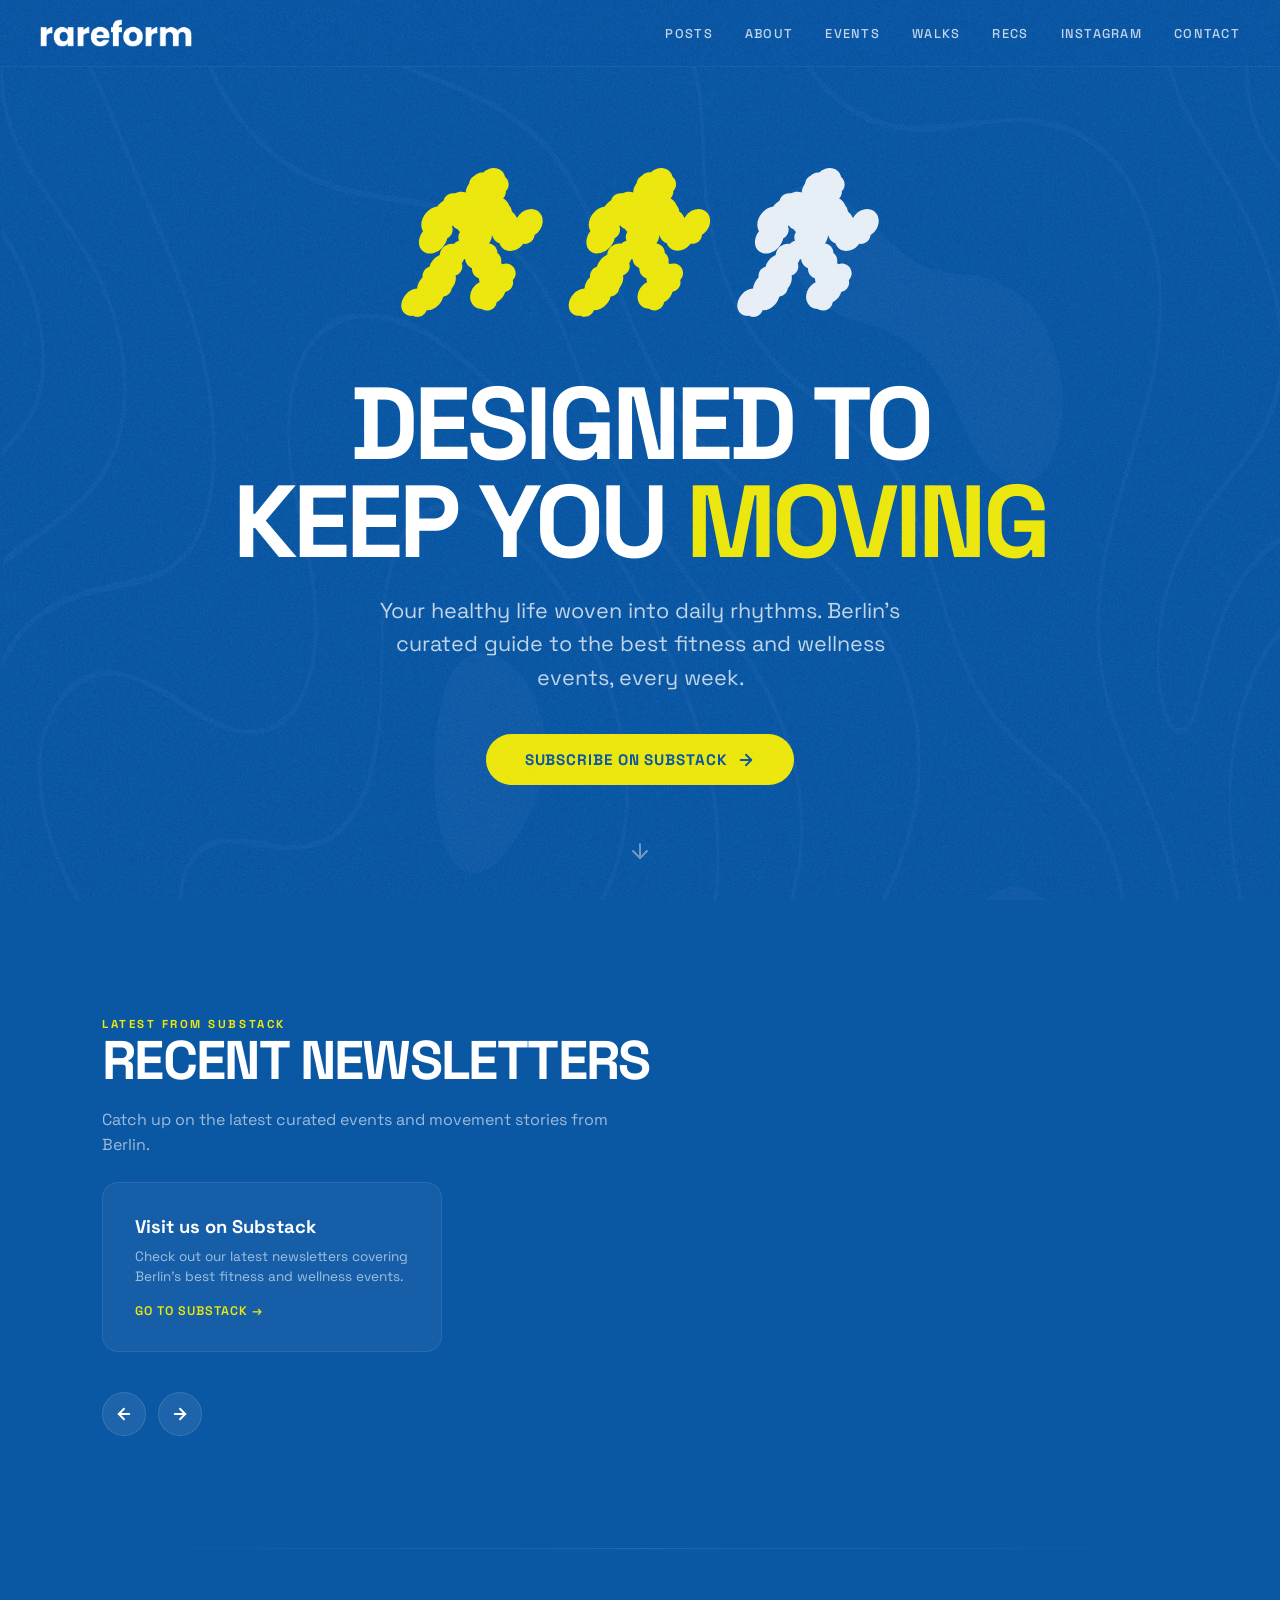
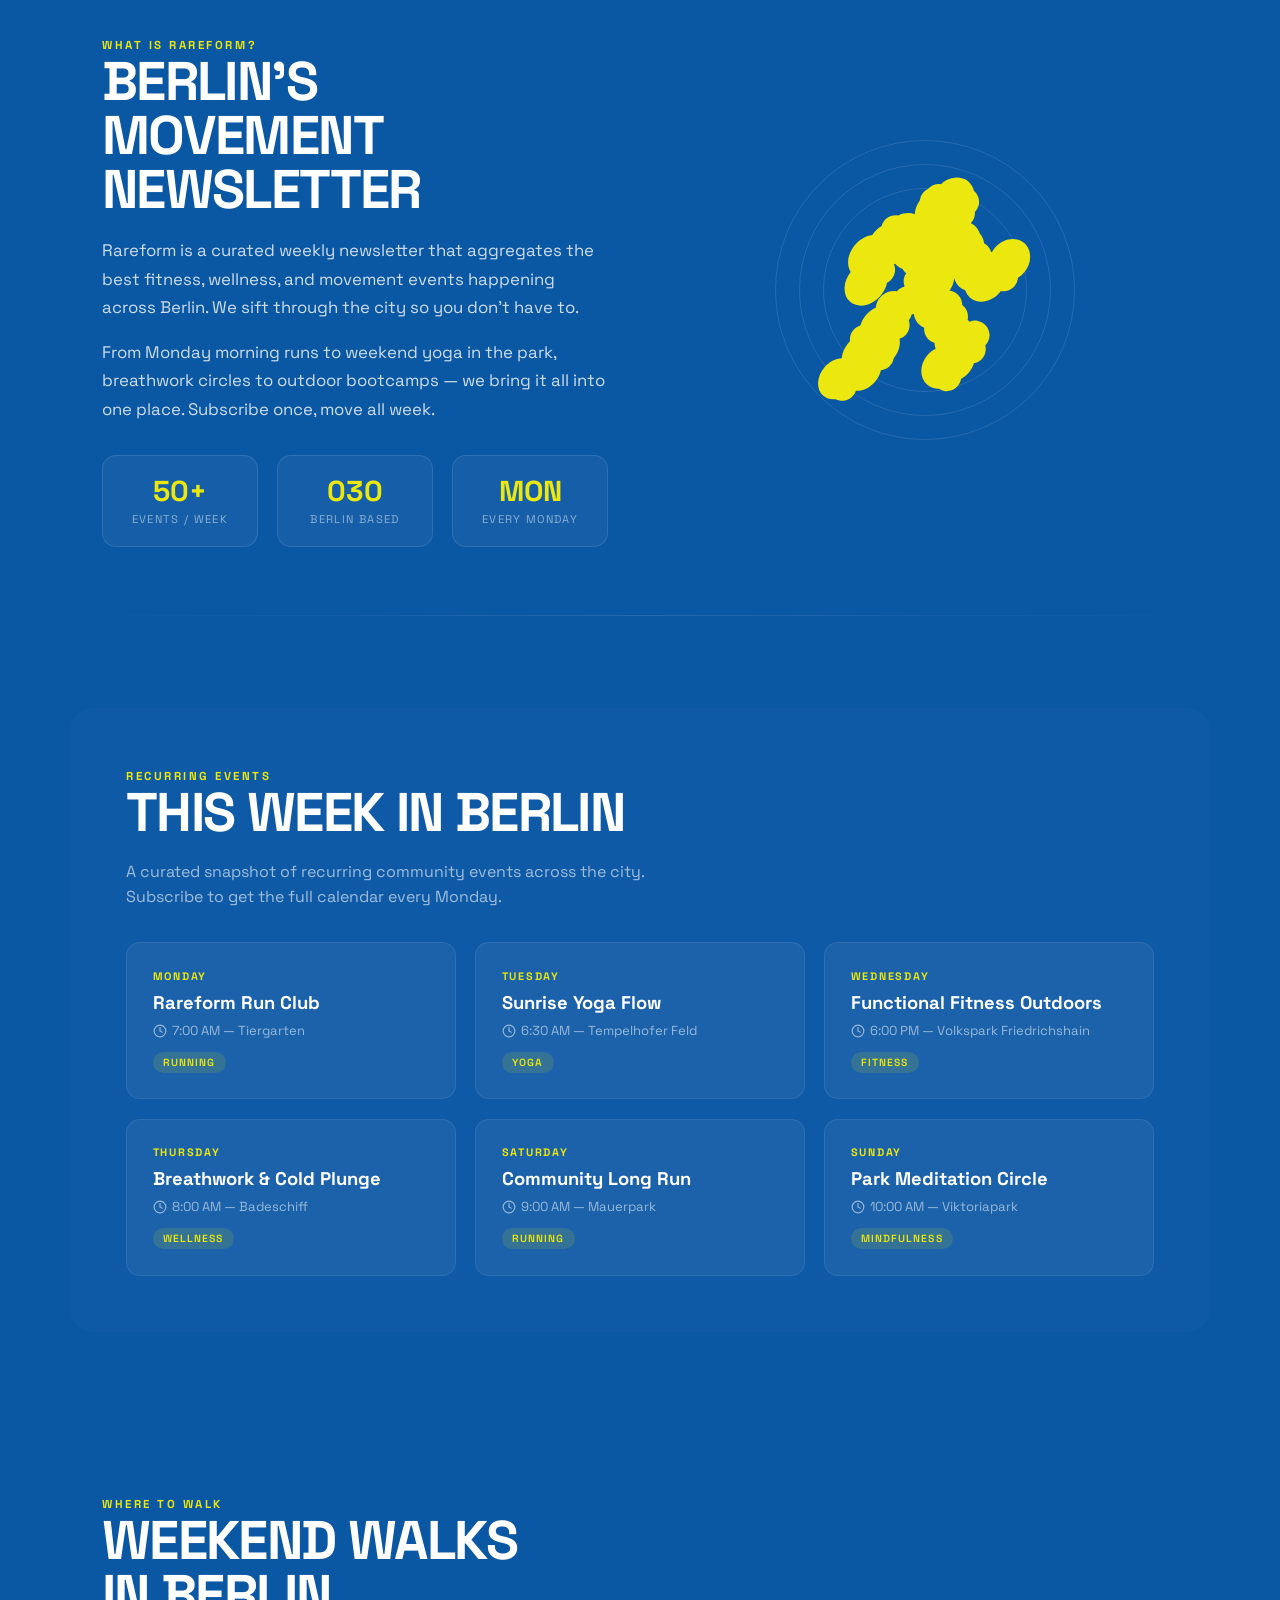
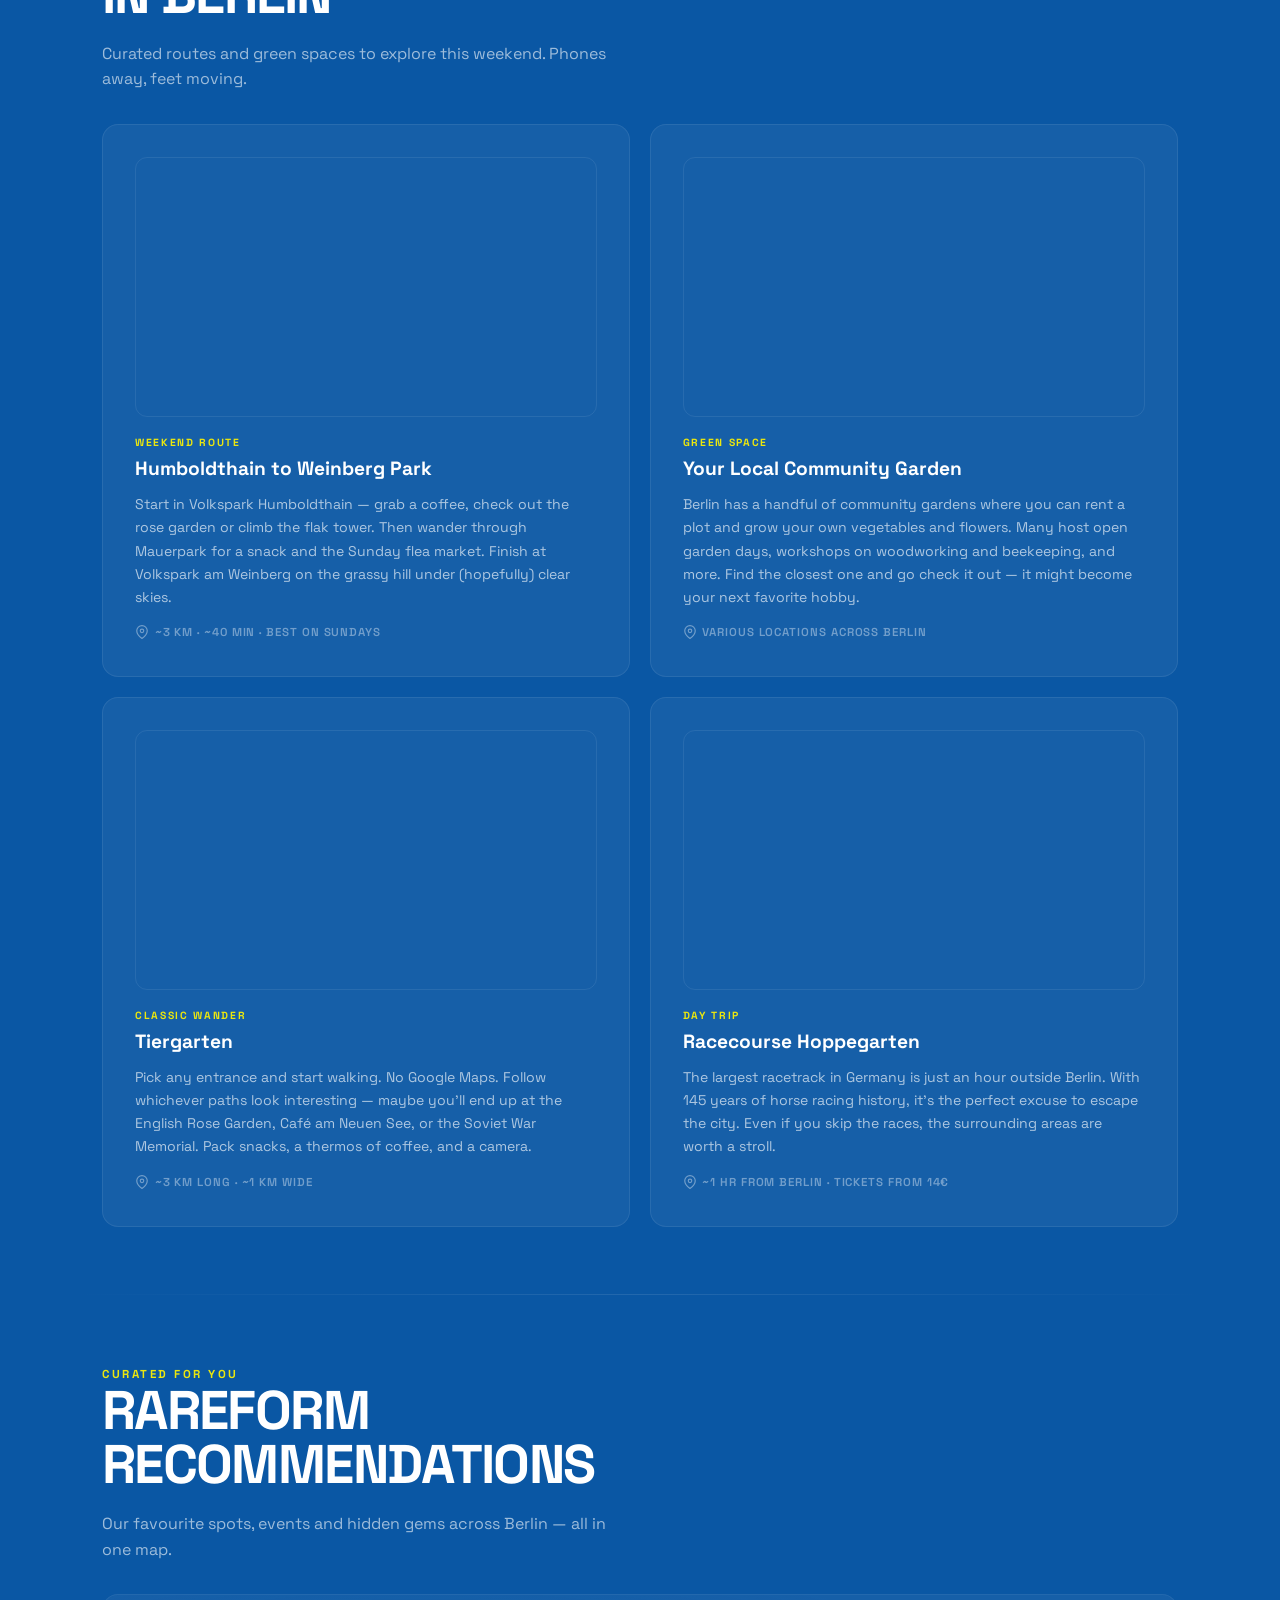
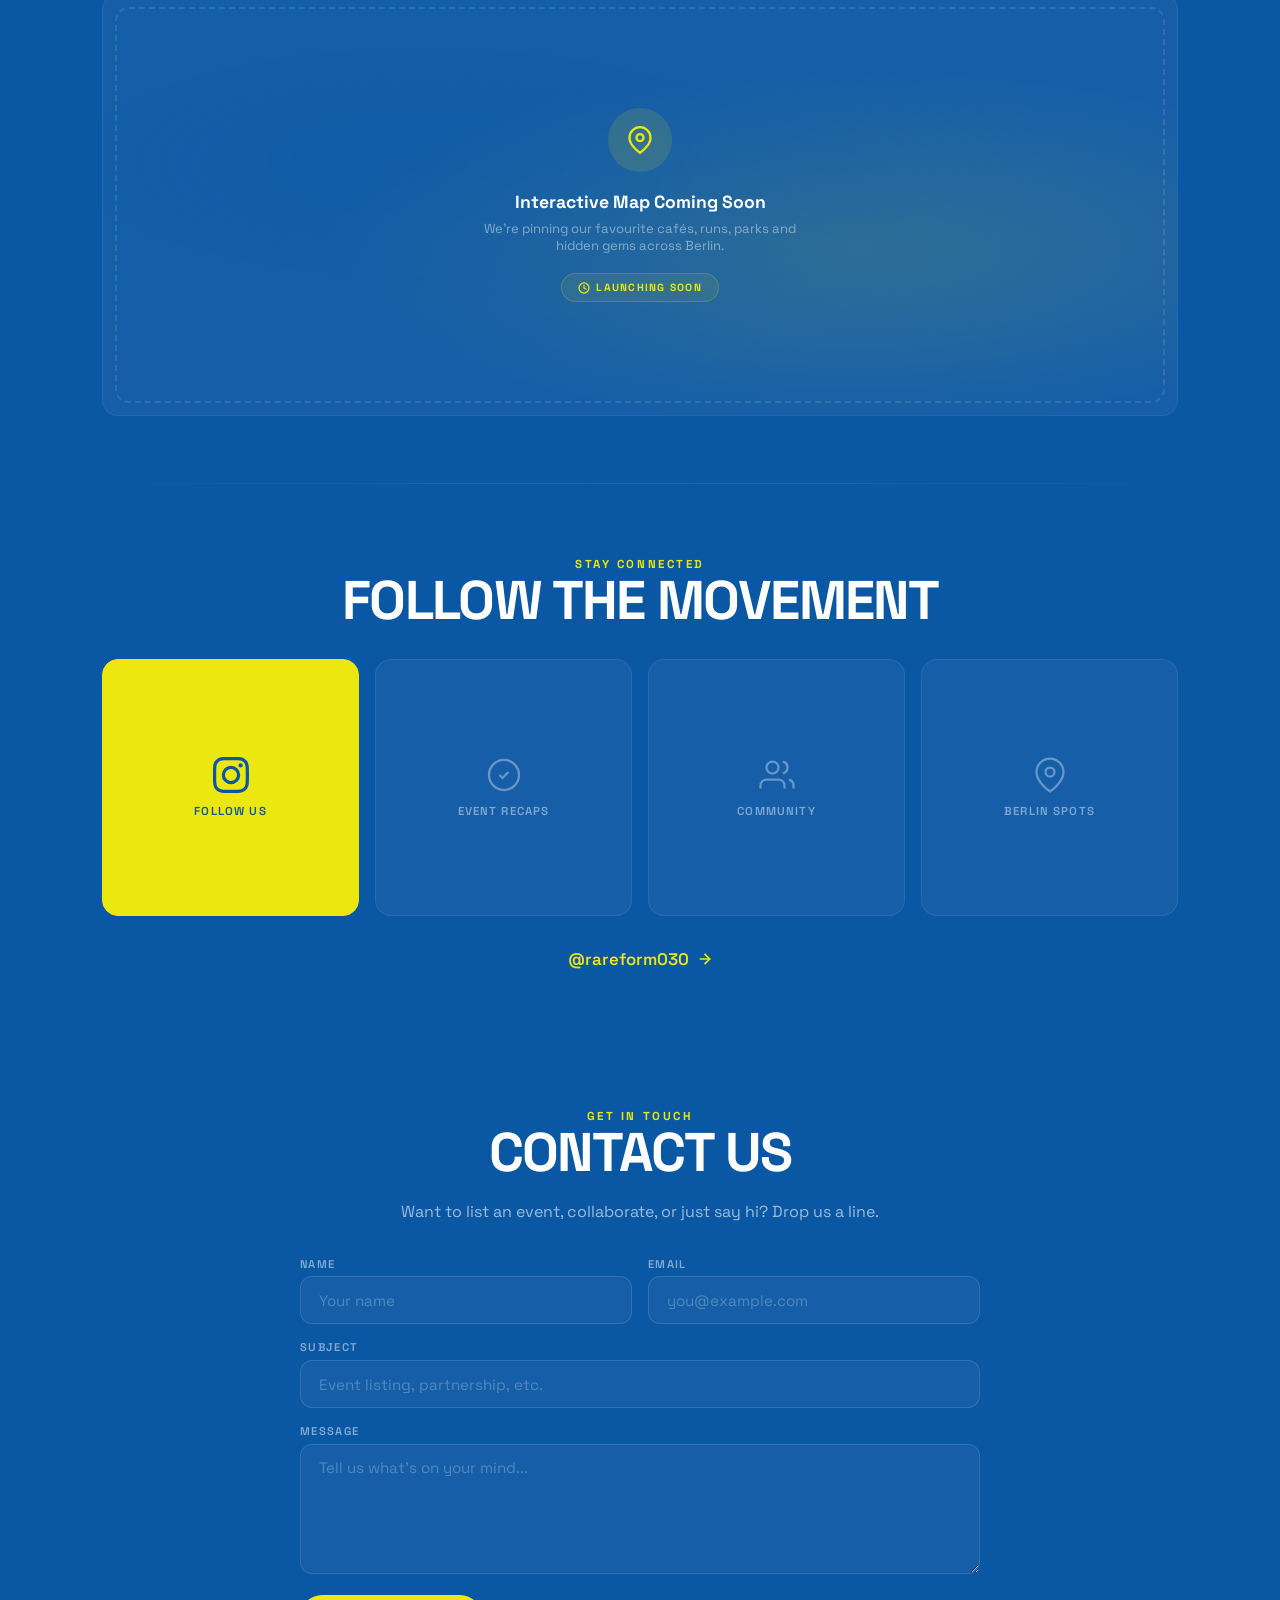
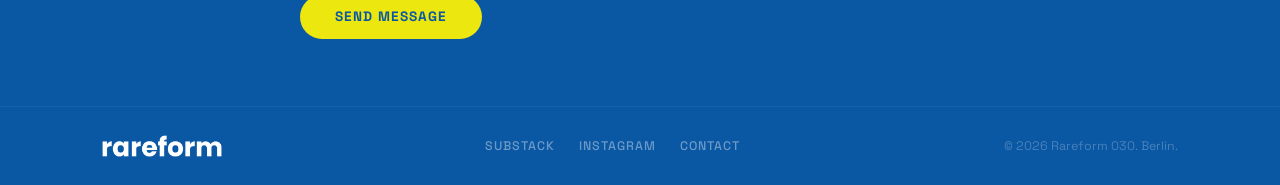
==== index.html @ 79d06886 "Initial commit: Rareform website" ====
<!DOCTYPE html>
<html lang="en">
<head>
<meta charset="UTF-8">
<meta name="viewport" content="width=device-width, initial-scale=1.0">
<title>rareform — Your Healthy Life Woven Into Daily Rhythms</title>
<link rel="preconnect" href="https://fonts.googleapis.com">
<link href="https://fonts.googleapis.com/css2?family=Nunito:wght@900&family=Space+Grotesk:wght@400;500;700&display=swap" rel="stylesheet">
<style>
/* ─── RESET & BASE ─── */
*, *::before, *::after { margin: 0; padding: 0; box-sizing: border-box; }
html { scroll-behavior: smooth; }
body {
  font-family: 'Space Grotesk', sans-serif;
  background: #0a57a4;
  color: #fff;
  overflow-x: hidden;
}

/* ─── GRAIN OVERLAY (canvas-generated, heavy risograph style) ─── */
#grain-canvas {
  position: fixed;
  inset: 0;
  width: 100%;
  height: 100%;
  pointer-events: none;
  z-index: 9999;
  opacity: 0.18;
  mix-blend-mode: overlay;
}

/* ─── FLOWING SQUIGGLE LINES (extracted from Squiggles.ai) ─── */
.bg-squiggles {
  position: fixed;
  inset: 0;
  pointer-events: none;
  z-index: 0;
  overflow: hidden;
}
.bg-squiggles svg {
  width: 100%;
  height: 100%;
}

/* ─── NAVIGATION ─── */
nav {
  position: fixed;
  top: 0; left: 0; right: 0;
  z-index: 1000;
  padding: 1.2rem 2.5rem;
  display: flex;
  justify-content: space-between;
  align-items: center;
  backdrop-filter: blur(16px);
  -webkit-backdrop-filter: blur(16px);
  background: rgba(10, 87, 164, 0.8);
  border-bottom: 1px solid rgba(255,255,255,0.06);
}
.nav-logo {
  text-decoration: none;
  display: inline-flex;
  align-items: center;
}
.nav-logo img {
  height: 28px;
  width: auto;
  filter: brightness(0) invert(1);
}
.nav-links { display: flex; gap: 2rem; align-items: center; }
.nav-links a {
  color: rgba(255,255,255,0.75);
  text-decoration: none;
  font-size: 0.8rem;
  font-weight: 500;
  letter-spacing: 0.1em;
  text-transform: uppercase;
  transition: color 0.25s;
}
.nav-links a:hover { color: #ece70e; }
.hamburger {
  display: none;
  flex-direction: column;
  gap: 5px;
  cursor: pointer;
  background: none;
  border: none;
  padding: 8px;
  -webkit-tap-highlight-color: transparent;
}
.hamburger span {
  width: 26px;
  height: 2.5px;
  background: #fff;
  border-radius: 2px;
  transition: transform 0.3s ease, opacity 0.3s ease;
  transform-origin: center;
}
.hamburger.active span:nth-child(1) { transform: translateY(7.5px) rotate(45deg); }
.hamburger.active span:nth-child(2) { opacity: 0; }
.hamburger.active span:nth-child(3) { transform: translateY(-7.5px) rotate(-45deg); }

/* ─── STICKY MOBILE CTA ─── */
.mobile-cta {
  display: none;
  position: fixed;
  bottom: 0;
  left: 0; right: 0;
  z-index: 999;
  padding: 0.8rem 1.2rem;
  background: rgba(10,87,164,0.95);
  backdrop-filter: blur(12px);
  -webkit-backdrop-filter: blur(12px);
  border-top: 1px solid rgba(255,255,255,0.08);
  transform: translateY(100%);
  transition: transform 0.3s ease;
}
.mobile-cta.visible { transform: translateY(0); }
.mobile-cta a {
  display: flex;
  align-items: center;
  justify-content: center;
  gap: 0.5rem;
  background: #ece70e;
  color: #0a57a4;
  font-family: inherit;
  font-size: 0.85rem;
  font-weight: 700;
  letter-spacing: 0.06em;
  text-transform: uppercase;
  text-decoration: none;
  padding: 0.85rem;
  border-radius: 60px;
  width: 100%;
}
.mobile-cta a svg { width: 16px; height: 16px; }

/* ─── HERO ─── */
.hero {
  min-height: 100vh;
  display: flex;
  flex-direction: column;
  justify-content: center;
  align-items: center;
  text-align: center;
  padding: 5.6rem 2rem 2.8rem;
  position: relative;
  z-index: 1;
}
.hero-runners {
  position: relative;
  display: flex;
  gap: 0.5rem;
  margin-bottom: 3rem;
  align-items: flex-end;
}
.runner-fig {
  animation: bounce 2.6s ease-in-out infinite;
}
.runner-fig:nth-child(2) { animation-delay: 0.25s; }
.runner-fig:nth-child(3) { animation-delay: 0.5s; }
@keyframes bounce {
  0%, 100% { transform: translateY(0); }
  50% { transform: translateY(-16px); }
}
@keyframes bounceMirror {
  0%, 100% { transform: scaleX(-1) translateY(0); }
  50% { transform: scaleX(-1) translateY(-16px); }
}
.runner-fig.mirrored {
  animation-name: bounceMirror;
}
.hero h1 {
  font-size: clamp(2.8rem, 8vw, 6.5rem);
  font-weight: 700;
  letter-spacing: -0.04em;
  line-height: 0.95;
  text-transform: uppercase;
  margin-bottom: 1.5rem;
}
.hero h1 .yellow { color: #ece70e; }
.hero-tagline {
  font-size: clamp(1rem, 2.5vw, 1.35rem);
  font-weight: 400;
  color: rgba(255,255,255,0.75);
  max-width: 520px;
  line-height: 1.55;
  margin-bottom: 2.5rem;
}
.btn-primary {
  display: inline-flex;
  align-items: center;
  gap: 0.6rem;
  background: #ece70e;
  color: #0a57a4;
  font-family: inherit;
  font-size: 0.95rem;
  font-weight: 700;
  letter-spacing: 0.06em;
  text-transform: uppercase;
  text-decoration: none;
  padding: 1rem 2.4rem;
  border-radius: 60px;
  border: none;
  cursor: pointer;
  transition: transform 0.2s, box-shadow 0.25s;
}
.btn-primary:hover {
  transform: translateY(-2px);
  box-shadow: 0 8px 32px rgba(236, 231, 14, 0.3);
}
.btn-primary svg { width: 18px; height: 18px; }
.scroll-hint {
  position: absolute;
  bottom: 2rem;
  left: 50%;
  transform: translateX(-50%);
  animation: scrollPulse 2s ease-in-out infinite;
  opacity: 0.4;
}
@keyframes scrollPulse {
  0%, 100% { transform: translateX(-50%) translateY(0); opacity: 0.4; }
  50% { transform: translateX(-50%) translateY(8px); opacity: 0.8; }
}

/* ─── SECTIONS ─── */
section, .panel {
  position: relative;
  z-index: 1;
}
.container {
  max-width: 1140px;
  margin: 0 auto;
  padding: 4.2rem 2rem;
}
.section-label {
  font-size: 0.72rem;
  font-weight: 700;
  letter-spacing: 0.22em;
  text-transform: uppercase;
  color: #ece70e;
  margin-bottom: 0.8rem;
}
.section-title {
  font-size: clamp(2rem, 5vw, 3.4rem);
  font-weight: 700;
  letter-spacing: -0.03em;
  text-transform: uppercase;
  line-height: 1;
  margin-bottom: 1.2rem;
}
.section-desc {
  color: rgba(255,255,255,0.6);
  max-width: 520px;
  line-height: 1.6;
  font-size: 1rem;
}

/* ─── ABOUT ─── */
.about-grid {
  display: grid;
  grid-template-columns: 1fr 1fr;
  gap: 4rem;
  align-items: center;
  margin-top: 1rem;
}
.about-text p {
  font-size: 1.05rem;
  line-height: 1.7;
  color: rgba(255,255,255,0.8);
  margin-bottom: 1rem;
}
.stats-row {
  display: flex;
  gap: 1.2rem;
  margin-top: 2rem;
}
.stat {
  background: rgba(255,255,255,0.05);
  border: 1px solid rgba(255,255,255,0.1);
  border-radius: 14px;
  padding: 1.3rem 1rem;
  flex: 1;
  text-align: center;
  transition: border-color 0.25s;
}
.stat:hover { border-color: rgba(236,231,14,0.3); }
.stat-number {
  font-size: 1.8rem;
  font-weight: 700;
  color: #ece70e;
  line-height: 1;
}
.stat-label {
  font-size: 0.7rem;
  text-transform: uppercase;
  letter-spacing: 0.12em;
  color: rgba(255,255,255,0.5);
  margin-top: 0.35rem;
}
.about-visual {
  display: flex;
  justify-content: center;
  align-items: center;
}
.about-orb {
  width: 300px;
  height: 300px;
  position: relative;
}
.about-orb .ring {
  position: absolute;
  inset: 0;
  border: 1.5px solid rgba(255,255,255,0.12);
  border-radius: 50%;
  animation: spin 22s linear infinite;
}
.about-orb .ring:nth-child(2) { inset: 24px; animation-direction: reverse; animation-duration: 16s; }
.about-orb .ring:nth-child(3) { inset: 48px; animation-duration: 28s; }
@keyframes spin { to { transform: rotate(360deg); } }

/* ─── DIVIDER ─── */
.divider {
  height: 1px;
  max-width: 1140px;
  margin: 0 auto;
  background: linear-gradient(90deg, transparent, rgba(255,255,255,0.1), transparent);
}

/* ─── EVENTS ─── */
.events-panel {
  background: rgba(255,255,255,0.025);
  border-radius: 24px;
  padding: 3.5rem;
  max-width: 1140px;
  margin: 3rem auto;
}
.events-grid {
  display: grid;
  grid-template-columns: repeat(auto-fill, minmax(300px, 1fr));
  gap: 1.2rem;
  margin-top: 2rem;
}
.event-card {
  background: rgba(255,255,255,0.05);
  border: 1px solid rgba(255,255,255,0.08);
  border-radius: 14px;
  padding: 1.6rem;
  transition: transform 0.2s, border-color 0.25s;
}
.event-card:hover {
  transform: translateY(-3px);
  border-color: rgba(236,231,14,0.5);
}
.event-day {
  font-size: 0.68rem;
  font-weight: 700;
  text-transform: uppercase;
  letter-spacing: 0.16em;
  color: #ece70e;
  margin-bottom: 0.5rem;
}
.event-name {
  font-size: 1.15rem;
  font-weight: 700;
  margin-bottom: 0.45rem;
}
.event-meta {
  font-size: 0.82rem;
  color: rgba(255,255,255,0.55);
  line-height: 1.5;
  display: flex;
  align-items: center;
  gap: 0.35rem;
}
.event-meta svg { width: 14px; height: 14px; flex-shrink: 0; }
.event-tag {
  display: inline-block;
  background: rgba(236,231,14,0.12);
  color: #ece70e;
  font-size: 0.65rem;
  font-weight: 600;
  letter-spacing: 0.1em;
  text-transform: uppercase;
  padding: 0.25rem 0.65rem;
  border-radius: 20px;
  margin-top: 0.7rem;
}

/* ─── SUBSTACK CAROUSEL ─── */
.substack-section { padding: 2.8rem 2rem; }
.substack-carousel {
  display: flex;
  gap: 1.5rem;
  overflow-x: auto;
  scroll-snap-type: x mandatory;
  padding: 1.5rem 0 2rem;
  -webkit-overflow-scrolling: touch;
  scrollbar-width: none;
}
.substack-carousel::-webkit-scrollbar { display: none; }
.substack-card {
  flex: 0 0 340px;
  scroll-snap-align: start;
  background: rgba(255,255,255,0.05);
  border: 1px solid rgba(255,255,255,0.08);
  border-radius: 16px;
  padding: 2rem;
  transition: transform 0.2s, border-color 0.25s;
  text-decoration: none;
  color: #fff;
  display: flex;
  flex-direction: column;
}
.substack-card:hover {
  transform: translateY(-3px);
  border-color: rgba(236,231,14,0.5);
}
.substack-card .post-date {
  font-size: 0.68rem;
  font-weight: 700;
  text-transform: uppercase;
  letter-spacing: 0.16em;
  color: #ece70e;
  margin-bottom: 0.6rem;
}
.substack-card .post-title {
  font-size: 1.15rem;
  font-weight: 700;
  margin-bottom: 0.5rem;
  line-height: 1.3;
}
.substack-card .post-excerpt {
  font-size: 0.85rem;
  color: rgba(255,255,255,0.6);
  line-height: 1.5;
  flex: 1;
  display: -webkit-box;
  -webkit-line-clamp: 3;
  -webkit-box-orient: vertical;
  overflow: hidden;
}
.substack-card .read-more {
  margin-top: 1rem;
  font-size: 0.78rem;
  font-weight: 600;
  color: #ece70e;
  letter-spacing: 0.08em;
  text-transform: uppercase;
}
.carousel-nav {
  display: flex;
  gap: 0.75rem;
  margin-top: 0.5rem;
}
.carousel-nav button {
  background: rgba(255,255,255,0.08);
  border: 1px solid rgba(255,255,255,0.12);
  color: #fff;
  width: 44px;
  height: 44px;
  border-radius: 50%;
  cursor: pointer;
  display: flex;
  align-items: center;
  justify-content: center;
  transition: background 0.2s;
}
.carousel-nav button:hover { background: rgba(236,231,14,0.2); }

/* ─── LOADING SKELETON ─── */
.skeleton-card {
  flex: 0 0 340px;
  background: rgba(255,255,255,0.03);
  border: 1px solid rgba(255,255,255,0.06);
  border-radius: 16px;
  padding: 2rem;
}
.skeleton-line {
  background: rgba(255,255,255,0.06);
  border-radius: 6px;
  margin-bottom: 0.8rem;
  animation: pulse 1.5s ease-in-out infinite;
}
.skeleton-line.short { width: 40%; height: 12px; }
.skeleton-line.medium { width: 80%; height: 16px; }
.skeleton-line.long { width: 100%; height: 12px; }
@keyframes pulse {
  0%, 100% { opacity: 1; }
  50% { opacity: 0.4; }
}

/* ─── ADMIN BADGE ─── */
.admin-hint {
  display: inline-flex;
  align-items: center;
  gap: 0.4rem;
  background: rgba(236,231,14,0.1);
  border: 1px solid rgba(236,231,14,0.2);
  border-radius: 8px;
  padding: 0.4rem 0.8rem;
  font-size: 0.7rem;
  color: #ece70e;
  margin-top: 1rem;
  text-decoration: none;
  transition: background 0.2s;
}
.admin-hint:hover { background: rgba(236,231,14,0.18); }

/* ─── WALKS ─── */
.walks-grid {
  display: grid;
  grid-template-columns: repeat(2, 1fr);
  gap: 1.2rem;
  margin-top: 2rem;
}
.walk-card {
  background: rgba(255,255,255,0.05);
  border: 1px solid rgba(255,255,255,0.08);
  border-radius: 16px;
  padding: 2rem;
  transition: transform 0.2s, border-color 0.25s;
  cursor: default;
}
.walk-card:hover {
  transform: translateY(-3px);
  border-color: rgba(236,231,14,0.5);
}
.walk-card .walk-label {
  font-size: 0.65rem;
  font-weight: 700;
  text-transform: uppercase;
  letter-spacing: 0.16em;
  color: #ece70e;
  margin-bottom: 0.5rem;
}
.walk-card .walk-title {
  font-size: 1.2rem;
  font-weight: 700;
  margin-bottom: 0.75rem;
  line-height: 1.25;
}
.walk-card .walk-desc {
  font-size: 0.88rem;
  color: rgba(255,255,255,0.65);
  line-height: 1.65;
}
.walk-card .walk-meta {
  display: inline-flex;
  align-items: center;
  gap: 0.35rem;
  margin-top: 1rem;
  font-size: 0.72rem;
  font-weight: 600;
  color: rgba(255,255,255,0.4);
  text-transform: uppercase;
  letter-spacing: 0.08em;
}
.walk-card .walk-meta svg { width: 14px; height: 14px; flex-shrink: 0; }
.walk-card .walk-map {
  border-radius: 12px;
  overflow: hidden;
  margin-bottom: 1.2rem;
  aspect-ratio: 16/9;
  position: relative;
  border: 1px solid rgba(255,255,255,0.08);
}
.walk-card .walk-map iframe {
  width: 100%;
  height: 100%;
  border: none;
  filter: saturate(0.4) brightness(0.75) contrast(1.2);
  pointer-events: none;
}
.walk-card .walk-map-link {
  position: absolute;
  inset: 0;
  display: flex;
  align-items: center;
  justify-content: center;
  background: rgba(10,87,164,0);
  transition: background 0.25s;
  text-decoration: none;
  z-index: 1;
}
.walk-card .walk-map-link:hover { background: rgba(10,87,164,0.4); }
.walk-card .walk-map-link span {
  opacity: 0;
  background: #ece70e;
  color: #0a57a4;
  font-size: 0.7rem;
  font-weight: 700;
  text-transform: uppercase;
  letter-spacing: 0.08em;
  padding: 0.5rem 1rem;
  border-radius: 40px;
  transition: opacity 0.25s;
  display: flex;
  align-items: center;
  gap: 0.4rem;
}
.walk-card .walk-map-link:hover span { opacity: 1; }
.walk-card .walk-map-link span svg { width: 14px; height: 14px; }

/* ─── RECOMMENDATIONS MAP ─── */
.recs-map-wrap {
  margin-top: 2rem;
  border-radius: 16px;
  overflow: hidden;
  border: 1px solid rgba(255,255,255,0.08);
  background: rgba(255,255,255,0.03);
}
.recs-map-wrap iframe {
  width: 100%;
  height: 600px;
  border: none;
  display: block;
}
.recs-placeholder {
  height: 420px;
  display: flex;
  flex-direction: column;
  align-items: center;
  justify-content: center;
  gap: 1.2rem;
  background:
    radial-gradient(ellipse at 30% 40%, rgba(10,87,164,0.35) 0%, transparent 60%),
    radial-gradient(ellipse at 70% 60%, rgba(236,231,14,0.12) 0%, transparent 50%),
    rgba(255,255,255,0.02);
  position: relative;
  overflow: hidden;
}
.recs-placeholder::before {
  content: '';
  position: absolute;
  inset: 0;
  border: 2px dashed rgba(255,255,255,0.1);
  border-radius: 14px;
  margin: 12px;
  pointer-events: none;
}
.recs-placeholder-icon {
  width: 64px;
  height: 64px;
  border-radius: 50%;
  background: rgba(236,231,14,0.12);
  display: flex;
  align-items: center;
  justify-content: center;
  animation: pulse-glow 2.5s ease-in-out infinite;
}
.recs-placeholder-icon svg {
  width: 28px;
  height: 28px;
  color: #ece70e;
}
@keyframes pulse-glow {
  0%, 100% { box-shadow: 0 0 0 0 rgba(236,231,14,0.15); }
  50% { box-shadow: 0 0 0 16px rgba(236,231,14,0); }
}
.recs-placeholder-text {
  text-align: center;
}
.recs-placeholder-text h3 {
  font-size: 1.1rem;
  font-weight: 700;
  margin-bottom: 0.4rem;
}
.recs-placeholder-text p {
  font-size: 0.82rem;
  color: rgba(255,255,255,0.45);
  max-width: 320px;
}
.recs-badge {
  display: inline-flex;
  align-items: center;
  gap: 0.4rem;
  background: rgba(236,231,14,0.08);
  border: 1px solid rgba(236,231,14,0.2);
  color: #ece70e;
  font-size: 0.65rem;
  font-weight: 700;
  text-transform: uppercase;
  letter-spacing: 0.12em;
  padding: 0.45rem 1rem;
  border-radius: 40px;
}
.recs-badge svg { width: 12px; height: 12px; }
@media (max-width: 768px) {
  .recs-placeholder { height: 340px; }
}
@media (max-width: 480px) {
  .recs-placeholder { height: 280px; gap: 1rem; }
  .recs-placeholder-icon { width: 52px; height: 52px; }
  .recs-placeholder-icon svg { width: 22px; height: 22px; }
  .recs-placeholder-text h3 { font-size: 0.95rem; }
  .recs-placeholder-text p { font-size: 0.75rem; }
  .recs-map-wrap { border-radius: 10px; }
}

/* ─── INSTAGRAM ─── */
.insta-grid {
  display: grid;
  grid-template-columns: repeat(4, 1fr);
  gap: 1rem;
  margin-top: 2rem;
}
.insta-card {
  aspect-ratio: 1;
  background: rgba(255,255,255,0.05);
  border: 1px solid rgba(255,255,255,0.08);
  border-radius: 16px;
  display: flex;
  flex-direction: column;
  justify-content: center;
  align-items: center;
  padding: 1.5rem;
  transition: transform 0.2s, border-color 0.25s;
  cursor: pointer;
  text-decoration: none;
  color: #fff;
}
.insta-card:hover {
  transform: translateY(-3px);
  border-color: rgba(236,231,14,0.5);
}
.insta-card svg { width: 36px; height: 36px; margin-bottom: 0.7rem; opacity: 0.35; }
.insta-card .label {
  font-size: 0.72rem;
  color: rgba(255,255,255,0.45);
  text-transform: uppercase;
  letter-spacing: 0.1em;
  font-weight: 600;
}
.insta-card.primary {
  background: #ece70e;
  border-color: #ece70e;
  color: #0a57a4;
}
.insta-card.primary svg { opacity: 1; }
.insta-card.primary .label { color: #0a57a4; }
.insta-handle {
  display: inline-flex;
  align-items: center;
  gap: 0.5rem;
  margin-top: 2rem;
  font-size: 1.05rem;
  font-weight: 600;
  color: #ece70e;
  text-decoration: none;
  transition: opacity 0.2s;
}
.insta-handle:hover { opacity: 0.75; }

/* ─── CONTACT ─── */
.contact-inner {
  max-width: 680px;
  margin: 0 auto;
  text-align: center;
}
.contact-form {
  margin-top: 2rem;
  display: flex;
  flex-direction: column;
  gap: 1rem;
  text-align: left;
}
.form-row { display: flex; gap: 1rem; }
.form-row > * { flex: 1; }
.contact-form label {
  font-size: 0.7rem;
  font-weight: 600;
  text-transform: uppercase;
  letter-spacing: 0.12em;
  color: rgba(255,255,255,0.5);
  display: block;
  margin-bottom: 0.35rem;
}
.contact-form input,
.contact-form textarea {
  width: 100%;
  font-family: inherit;
  font-size: 0.95rem;
  color: #fff;
  background: rgba(255,255,255,0.05);
  border: 1px solid rgba(255,255,255,0.12);
  border-radius: 12px;
  padding: 0.85rem 1.1rem;
  outline: none;
  transition: border-color 0.25s;
}
.contact-form input::placeholder,
.contact-form textarea::placeholder { color: rgba(255,255,255,0.25); }
.contact-form input:focus,
.contact-form textarea:focus { border-color: #ece70e; }
.contact-form textarea { min-height: 130px; resize: vertical; }
.btn-submit {
  align-self: flex-start;
  background: #ece70e;
  color: #0a57a4;
  font-family: inherit;
  font-size: 0.85rem;
  font-weight: 700;
  letter-spacing: 0.08em;
  text-transform: uppercase;
  padding: 0.85rem 2.2rem;
  border-radius: 60px;
  border: none;
  cursor: pointer;
  transition: transform 0.2s, box-shadow 0.25s;
}
.btn-submit:hover {
  transform: translateY(-2px);
  box-shadow: 0 6px 24px rgba(236,231,14,0.25);
}

/* ─── FOOTER ─── */
footer {
  border-top: 1px solid rgba(255,255,255,0.06);
  position: relative;
  z-index: 1;
}
.footer-inner {
  max-width: 1140px;
  margin: 0 auto;
  padding: 1.75rem 2rem;
  display: flex;
  justify-content: space-between;
  align-items: center;
  flex-wrap: wrap;
  gap: 1rem;
}
.footer-links { display: flex; gap: 1.5rem; }
.footer-links a {
  color: rgba(255,255,255,0.4);
  text-decoration: none;
  font-size: 0.78rem;
  text-transform: uppercase;
  letter-spacing: 0.08em;
  font-weight: 500;
  transition: color 0.2s;
}
.footer-links a:hover { color: #ece70e; }
.footer-copy {
  font-size: 0.78rem;
  color: rgba(255,255,255,0.25);
}

/* ─── RESPONSIVE: TABLET ─── */
@media (max-width: 1024px) {
  .about-grid { gap: 2.5rem; }
  .events-grid { grid-template-columns: repeat(auto-fill, minmax(260px, 1fr)); }
  .insta-grid { grid-template-columns: repeat(2, 1fr); }
  .container { padding: 3.5rem 1.8rem; }
}

/* ─── RESPONSIVE: MOBILE ─── */
@media (max-width: 768px) {
  /* Nav — smooth slide-down menu */
  nav { padding: 1rem 1.5rem; }
  .nav-logo img { height: 24px; }
  .nav-links {
    display: flex;
    flex-direction: column;
    position: absolute;
    top: 100%;
    left: 0; right: 0;
    background: rgba(10,87,164,0.97);
    backdrop-filter: blur(16px);
    -webkit-backdrop-filter: blur(16px);
    padding: 0 2rem;
    gap: 0;
    border-bottom: 1px solid rgba(255,255,255,0.06);
    max-height: 0;
    overflow: hidden;
    transition: max-height 0.35s ease, padding 0.35s ease;
  }
  .nav-links.open {
    max-height: 400px;
    padding: 1.2rem 2rem;
    gap: 1.2rem;
  }
  .nav-links a {
    font-size: 0.9rem;
    padding: 0.5rem 0;
  }
  .hamburger { display: flex; }
  .mobile-cta { display: block; }

  /* Hero — fills viewport nicely */
  .hero {
    padding: 5rem 1.5rem 2rem;
    min-height: calc(100vh - 60px);
    min-height: calc(100dvh - 60px);
    justify-content: center;
  }
  .hero h1 { margin-bottom: 1rem; }
  .hero-tagline {
    font-size: 0.95rem;
    margin-bottom: 2rem;
    line-height: 1.6;
  }
  .hero-runners { gap: 0.25rem; margin-bottom: 2rem; }
  .hero-runners .runner-fig { width: 110px; height: 116px; }
  .btn-primary { font-size: 0.85rem; padding: 0.9rem 2rem; }
  .scroll-hint { bottom: 5rem; }

  /* Sections — better readability */
  .container { padding: 2.5rem 1.2rem; }
  .section-label { font-size: 0.68rem; margin-bottom: 0.5rem; }
  .section-title { line-height: 1.05; }
  .section-desc { font-size: 0.9rem; line-height: 1.65; }

  /* About */
  .about-grid { grid-template-columns: 1fr; gap: 2rem; }
  .about-visual { order: -1; }
  .about-orb { width: 200px; height: 200px; }
  .about-orb svg { width: 170px !important; height: 178px !important; }
  .about-text p { font-size: 0.95rem; line-height: 1.7; }
  .stats-row { flex-wrap: wrap; gap: 0.8rem; }
  .stat { min-width: calc(50% - 0.4rem); padding: 1rem 0.8rem; }
  .stat-number { font-size: 1.5rem; }

  /* Substack carousel — swipe-friendly */
  .substack-section { padding: 2rem 1.2rem; }
  .substack-carousel { scroll-padding-left: 1.2rem; padding: 1rem 0 1.5rem; }
  .substack-card {
    flex: 0 0 82vw;
    padding: 1.5rem;
    scroll-snap-align: center;
  }
  .substack-card .post-title { font-size: 1.05rem; }
  .skeleton-card { flex: 0 0 82vw; }
  .carousel-nav { display: none; }

  /* Events */
  .events-panel { padding: 2rem 1.2rem; margin: 1.5rem 0.8rem; border-radius: 18px; }
  .events-grid { grid-template-columns: 1fr; gap: 0.8rem; }
  .event-card {
    padding: 1.3rem;
    display: flex;
    flex-wrap: wrap;
    align-items: center;
    gap: 0.3rem;
  }
  .event-day { width: 100%; }
  .event-name { width: 100%; }
  .event-tag { margin-left: auto; margin-top: 0; }

  /* Walks */
  .walks-grid { grid-template-columns: 1fr; }
  .walk-card { padding: 1.5rem; }
  .walk-card .walk-title { font-size: 1.1rem; }
  .walk-card .walk-desc { font-size: 0.85rem; }

  /* Instagram */
  .insta-grid { grid-template-columns: repeat(2, 1fr); gap: 0.8rem; }
  .insta-card { padding: 1.2rem; border-radius: 12px; }
  .insta-card svg { width: 28px; height: 28px; margin-bottom: 0.5rem; }
  .insta-card .label { font-size: 0.65rem; }

  /* Contact — mobile-friendly inputs */
  .form-row { flex-direction: column; gap: 1rem; }
  .contact-form input,
  .contact-form textarea {
    font-size: 16px;
    padding: 0.9rem 1.1rem;
    border-radius: 10px;
  }
  .btn-submit {
    align-self: stretch;
    text-align: center;
    padding: 1rem;
    font-size: 0.9rem;
    min-height: 48px;
  }

  /* Footer — room for sticky CTA */
  .footer-inner { flex-direction: column; text-align: center; gap: 0.8rem; padding-bottom: 5rem; }
  .footer-links { gap: 1rem; }
}

/* ─── RESPONSIVE: SMALL PHONES ─── */
@media (max-width: 480px) {
  .hero {
    padding: 4.2rem 1rem 1.75rem;
  }
  .hero-runners .runner-fig { width: 80px; height: 84px; }
  .hero-tagline { font-size: 0.88rem; padding: 0 0.5rem; }
  .btn-primary { font-size: 0.8rem; padding: 0.85rem 1.6rem; width: 100%; justify-content: center; }

  .container { padding: 2.1rem 1rem; }
  .section-title { margin-bottom: 0.8rem; }
  .section-desc { font-size: 0.85rem; }

  .about-orb { width: 160px; height: 160px; }
  .about-orb svg { width: 130px !important; height: 137px !important; }
  .stats-row { gap: 0.6rem; }
  .stat { min-width: 100%; }
  .stat-number { font-size: 1.3rem; }

  .substack-section { padding: 1.75rem 1rem; }
  .substack-card { flex: 0 0 88vw; padding: 1.3rem; }
  .skeleton-card { flex: 0 0 88vw; }

  .events-panel { padding: 1.5rem 1rem; margin: 1rem 0.5rem; }
  .event-name { font-size: 1.05rem; }

  .insta-grid { gap: 0.6rem; }
  .insta-card { border-radius: 10px; padding: 1rem; }

  .btn-submit { padding: 0.85rem 1.5rem; }

  .footer-inner { padding: 2rem 1rem 5rem; }
  .footer-links { flex-wrap: wrap; justify-content: center; gap: 0.8rem; }

  /* Walk cards mobile */
  .walks-grid { grid-template-columns: 1fr; gap: 1rem; }
  .walk-card .walk-map { aspect-ratio: 2/1; border-radius: 8px; }
  .walk-card .walk-map-link span { opacity: 1; font-size: 0.65rem; padding: 0.4rem 0.8rem; }
  .walk-card .walk-map-link { background: rgba(10,87,164,0.25); }
}

/* ─── REVEAL ANIMATION ─── */
.reveal {
  opacity: 0;
  transform: translateY(28px);
  transition: opacity 0.6s ease, transform 0.6s ease;
}
.reveal.visible {
  opacity: 1;
  transform: translateY(0);
}
</style>
</head>
<body>

<!-- Canvas for heavy grain texture -->
<canvas id="grain-canvas"></canvas>

<!-- Actual squiggle paths extracted from Squiggles.ai -->
<div class="bg-squiggles">
  <svg viewBox="0 0 1024 1661" preserveAspectRatio="xMidYMid slice" fill="none">
    <!-- Squiggle paths from the original AI file, rendered as subtle light strokes -->
    <g opacity="0.07" fill="rgba(239,241,249,0.5)" stroke="none">
      <path d="M575.2,1171.4 C574.1,1206.8 563.2,1238.5 547.1,1262.1 C513.5,1311.8 466.4,1322.5 422.4,1318.0 C410.1,1316.7 398.6,1317.0 386.3,1317.4 C382.4,1317.6 377.9,1319.4 374.1,1320.6 C356.1,1325.9 329.8,1337.6 327.6,1374.1 C324.7,1420.0 367.5,1462.2 388.8,1481.7 C416.4,1507.1 440.4,1537.9 461.9,1576.1 C477.3,1603.5 491.5,1631.5 504.6,1661.1 L500.4,1661.1 C485.5,1626.5 468.5,1593.9 449.9,1563.3 C432.9,1535.2 414.5,1512.0 393.7,1492.3 C371.3,1471.1 328.0,1431.6 325.1,1385.2 C321.7,1330.6 360.8,1315.2 386.9,1314.7 L453.3,1313.3 C485.3,1312.6 522.0,1292.7 546.0,1256.9 C564.9,1228.8 574.3,1190.1 573.2,1148.5 C571.8,1089.0 552.1,1032.5 529.7,986.8 C508.9,944.4 486.7,905.2 462.5,867.6 C431.2,818.8 395.8,779.4 356.5,749.8 C340.9,738.0 325.4,730.9 308.5,726.9 C275.2,719.0 240.1,735.8 233.3,795.9 C226.7,853.5 250.2,897.7 254.0,957.0 C255.6,982.0 252.7,1006.9 243.7,1027.1 C233.7,1049.5 217.2,1059.2 200.4,1058.2 C160.0,1055.8 138.1,1023.7 99.6,1012.1 C84.8,1007.6 62.9,1015.1 50.5,1030.4 C23.0,1064.6 31.8,1119.5 49.5,1160.0 C69.3,1204.9 90.3,1228.1 107.5,1275.3 C122.4,1316.2 125.1,1364.8 105.2,1402.9 C76.9,1457.0 32.3,1458.5 5.2,1505.9 L3.2,1509.3 C-2.1,1518.6 1.9,1490.7 32.4,1467.9 L67.5,1441.6 C79.6,1432.5 90.3,1420.7 99.7,1405.3 C114.4,1381.3 119.6,1347.8 114.5,1314.9 C111.4,1295.7 105.9,1278.9 98.9,1262.5 C76.2,1209.7 33.2,1162.3 30.2,1093.6 C29.0,1065.4 36.1,1040.5 50.2,1024.4 C63.0,1009.7 78.4,1005.3 93.9,1007.9 C108.4,1010.3 121.4,1014.6 135.0,1023.9 C151.3,1035.1 167.4,1045.6 184.9,1051.6 C211.4,1060.7 240.4,1045.9 248.9,998.8 C256.1,959.0 246.8,919.9 238.0,882.6 C233.3,862.9 231.0,843.6 229.9,822.6 C228.2,788.2 235.8,754.3 254.3,736.1 C262.5,728.0 271.6,722.1 281.5,721.8 C289.1,721.6 296.7,721.1 304.4,721.8 C323.9,723.5 342.0,733.7 359.7,747.0 C400.5,777.5 436.7,819.5 468.7,870.3 C487.7,900.4 505.1,931.0 522.2,963.9 C539.1,996.4 553.9,1029.9 564.5,1068.9 C574.6,1106.6 576.5,1130.1 575.2,1171.4Z"/>
      <path d="M477.2,1200.8 C441.9,1254.5 391.7,1272.1 344.2,1262.7 C338.1,1261.5 332.1,1260.4 326.0,1258.2 L310.4,1252.6 C291.7,1245.9 271.3,1234.6 252.8,1245.1 C225.2,1260.7 228.9,1310.8 237.7,1346.5 C255.6,1419.7 295.7,1492.1 337.2,1532.9 L379.5,1574.5 C401.9,1596.5 424.6,1625.7 438.3,1661.1 L434.0,1661.1 C427.2,1637.4 400.9,1601.8 386.7,1587.7 L340.8,1542.3 C313.7,1515.6 290.4,1483.5 270.5,1443.5 C250.9,1404.3 227.4,1344.7 228.2,1292.9 C228.7,1263.4 242.1,1238.7 260.4,1237.9 C267.0,1237.6 273.8,1236.8 280.3,1237.7 C296.1,1240.1 310.8,1248.2 326.0,1253.9 C333.9,1255.4 341.5,1259.3 349.3,1260.0 C354.8,1260.4 359.8,1260.5 365.3,1261.4 C369.3,1262.1 373.3,1261.4 377.3,1261.0 C412.8,1256.8 447.7,1237.4 474.1,1198.7 C507.5,1149.7 506.3,1079.2 484.8,1018.9 C469.0,974.4 446.7,937.0 420.0,909.5 C404.2,893.3 387.6,882.9 369.4,877.9 C362.9,876.1 357.6,875.3 351.3,877.7 C339.9,882.2 329.4,889.1 322.0,904.3 C312.6,923.7 308.0,952.3 307.3,976.6 L306.3,1009.0 C306.1,1015.0 305.9,1020.9 305.6,1026.8 C305.6,1037.0 305.0,1046.2 303.6,1056.1 C299.8,1106.6 279.5,1144.9 247.5,1149.2 C232.1,1151.3 217.6,1150.5 202.4,1147.3 C190.1,1144.7 178.5,1143.8 166.7,1149.4 C152.6,1156.0 144.0,1176.2 145.5,1200.7 C146.5,1217.6 149.2,1234.8 154.1,1250.2 L169.9,1300.7 C174.6,1315.7 178.4,1331.0 180.0,1347.8 C184.4,1391.9 168.7,1425.6 146.8,1447.9 C132.4,1462.6 117.9,1475.3 102.9,1488.6 C71.7,1516.4 49.0,1549.4 39.5,1607.5 C36.7,1625.1 36.4,1643.4 35.6,1661.1 L32.4,1661.1 C33.0,1648.3 33.1,1634.9 35.0,1621.8 L38.2,1599.3 C43.5,1563.0 57.8,1533.2 76.0,1510.9 C98.2,1483.5 122.2,1467.7 146.5,1442.1 C176.3,1410.5 186.6,1365.9 170.0,1312.5 L153.9,1260.8 C144.9,1231.9 142.2,1216.0 143.6,1184.4 C144.8,1158.1 162.4,1141.5 175.3,1141.7 L196.5,1141.9 C215.4,1142.1 230.0,1150.2 248.3,1144.6 C262.0,1140.5 274.8,1132.9 284.3,1115.8 C293.1,1099.8 298.1,1080.1 300.8,1058.6 C302.3,1046.9 303.6,1035.0 303.9,1022.7 L304.7,974.9 C305.0,953.5 308.2,933.7 314.0,914.9 C322.6,887.6 338.8,872.9 357.6,873.1 C363.1,873.2 369.2,873.0 374.8,874.7 C419.3,888.1 460.6,946.7 484.3,1007.5 C491.8,1026.6 496.7,1046.4 500.2,1067.8 C508.3,1116.9 500.3,1165.9 477.2,1200.8Z"/>
      <path d="M734.3,1661.1 L730.9,1661.1 C725.3,1596.0 696.8,1552.3 664.2,1517.1 C638.5,1489.4 614.0,1466.3 596.2,1424.2 C583.1,1393.5 580.3,1356.1 588.4,1321.1 C592.4,1304.0 597.6,1288.2 603.5,1272.6 L620.6,1227.3 C630.2,1201.6 639.7,1166.1 640.0,1135.5 C640.8,1055.0 597.5,996.2 562.4,950.6 C517.9,892.7 490.2,853.2 462.2,770.4 C447.0,725.3 430.9,689.6 402.3,665.5 C357.1,627.2 312.8,637.8 262.1,620.6 C215.4,604.8 172.1,559.5 153.6,486.0 C150.6,474.1 149.2,462.0 148.1,449.4 C147.0,436.5 147.9,424.8 149.2,412.2 C156.1,343.6 202.2,297.0 235.1,262.1 C274.4,220.5 314.5,169.6 327.4,93.3 C332.1,61.0 331.7,29.7 324.4,-0.0 L327.4,-0.0 C335.3,33.2 335.8,69.0 328.3,103.2 C314.2,181.2 268.2,233.8 228.2,275.6 C194.7,310.5 157.9,352.5 150.5,420.3 C146.7,492.9 179.4,557.0 217.0,589.2 C267.3,632.2 312.1,619.3 365.4,638.5 C403.1,652.0 434.1,684.5 454.0,738.8 L475.3,796.8 C501.0,866.8 538.2,912.1 576.0,962.0 C601.6,995.8 628.3,1038.1 638.8,1089.5 C645.5,1122.4 642.6,1165.1 633.9,1196.3 C617.4,1256.2 588.3,1300.5 586.4,1362.5 C588.2,1422.9 620.4,1465.0 649.3,1495.2 C690.1,1538.0 725.2,1578.0 734.3,1661.1Z"/>
      <path d="M810.8,1661.1 L807.3,1661.1 C802.7,1642.8 799.1,1624.0 796.0,1604.0 C775.4,1468.5 694.7,1476.1 660.2,1394.6 C623.5,1308.0 691.2,1229.5 717.3,1162.0 C727.2,1136.4 734.3,1107.8 733.8,1077.3 C732.9,1014.5 704.9,966.6 674.8,933.6 C646.1,902.1 611.0,879.0 579.7,847.9 C555.4,823.8 534.2,794.9 516.6,758.5 C506.0,736.5 497.4,714.0 488.7,690.1 C468.9,635.5 448.2,593.9 411.4,568.0 C398.5,558.9 385.8,551.5 372.0,545.7 L348.3,535.8 C327.8,527.3 307.7,521.6 288.5,506.3 C276.8,497.0 266.1,485.9 257.8,469.7 C236.1,427.7 244.3,377.8 264.6,339.4 C286.7,297.7 311.1,275.3 334.6,237.2 C354.3,205.1 368.2,165.9 374.0,121.8 C375.4,100.1 376.5,80.1 373.5,59.4 C370.5,38.1 366.5,18.5 360.3,-0.0 L363.3,-0.0 C371.1,21.8 375.9,46.0 376.9,72.1 C377.9,99.5 378.4,109.2 374.8,135.0 C371.1,161.3 363.6,185.0 354.2,207.2 C344.2,230.7 331.9,249.7 318.4,267.8 L288.8,307.5 C261.6,344.0 231.9,404.0 257.5,460.8 C273.9,497.2 302.7,512.7 328.3,523.7 C339.0,528.2 349.2,531.1 359.8,535.9 L376.2,543.3 C433.5,569.2 458.7,599.8 489.5,682.8 C496.1,700.7 502.2,717.5 509.5,734.7 C542.5,812.0 579.6,845.0 629.7,886.2 C663.4,913.9 697.3,944.5 719.6,995.6 C732.7,1025.7 737.6,1054.8 736.2,1091.8 C734.6,1135.0 717.2,1175.2 700.3,1207.1 C683.0,1239.8 662.4,1277.0 654.5,1318.7 C643.9,1374.7 673.7,1420.5 701.2,1444.8 L731.1,1471.1 C746.8,1485.0 761.3,1501.3 773.4,1522.7 C799.1,1568.4 796.6,1609.8 810.8,1661.1Z"/>
      <path d="M1024.0,1362.4 L1024.0,1367.6 C1009.5,1360.6 997.0,1346.5 985.8,1328.9 C962.9,1292.7 953.0,1252.3 943.5,1203.9 C936.4,1167.5 926.5,1134.5 912.6,1103.6 C904.7,1085.8 897.3,1068.9 890.7,1050.0 C876.3,1009.1 873.2,963.2 881.9,918.4 C886.8,893.1 893.4,870.0 900.4,846.1 C913.3,802.5 928.2,757.4 926.7,707.4 C924.6,643.2 897.1,596.6 860.4,579.1 C847.9,573.2 835.5,570.8 822.5,568.5 C814.1,567.0 805.7,568.0 797.2,569.1 L752.1,575.0 C709.1,580.6 669.7,565.1 638.6,515.4 C614.4,476.7 604.3,451.6 573.8,421.2 C565.6,413.1 558.0,405.2 550.1,396.2 C528.0,370.9 513.8,334.0 523.1,288.9 C527.1,270.0 533.4,253.8 540.0,236.8 C550.4,210.2 555.8,180.0 552.1,148.8 C545.6,93.5 513.5,40.8 492.3,-0.0 L495.3,-0.0 C510.6,24.8 524.4,52.3 536.9,81.8 C560.3,136.7 563.8,186.1 541.3,243.0 C535.5,257.7 530.0,272.0 526.4,288.3 C520.2,316.0 523.3,344.9 535.0,367.2 C543.1,382.7 552.7,394.1 563.5,404.8 C599.6,440.6 603.9,449.3 632.3,498.0 C645.9,521.4 660.8,541.7 679.2,554.1 C695.0,564.7 711.0,569.9 728.2,570.7 C743.4,571.4 757.9,568.6 773.1,567.4 L798.1,565.5 C823.1,563.5 847.8,565.0 871.3,579.9 C892.0,593.1 909.1,616.4 919.8,648.0 C935.2,693.7 930.6,754.2 917.3,799.7 L900.3,858.0 C883.2,916.6 870.3,971.4 889.3,1035.1 C901.0,1074.4 919.0,1104.1 932.1,1145.5 C939.9,1170.1 945.0,1195.2 950.3,1221.6 C962.6,1283.0 985.7,1340.2 1024.0,1362.4Z"/>
      <path d="M1024.0,1461.8 L1024.0,1467.3 C978.7,1460.4 937.6,1416.1 917.4,1348.8 C900.8,1293.4 908.3,1245.0 895.2,1181.8 C888.1,1147.2 873.9,1119.1 854.0,1101.9 L818.8,1071.5 C795.5,1051.2 776.8,1022.6 763.4,985.5 C755.0,962.2 748.5,938.7 741.2,914.3 C727.8,869.2 710.5,835.1 681.9,813.5 L641.0,782.7 C623.3,769.4 608.3,751.6 594.9,728.8 C574.0,693.1 562.7,648.3 561.6,598.8 C560.5,550.5 557.0,508.6 529.6,479.8 C506.8,455.9 482.1,454.7 457.4,421.7 C443.1,402.5 432.3,375.8 431.5,345.4 L430.9,325.6 C430.8,321.2 430.6,313.0 431.2,308.6 C440.8,238.5 451.0,233.3 462.4,177.2 C466.3,158.0 466.8,137.4 466.0,116.4 C465.2,96.3 459.5,76.8 453.7,58.9 C446.4,36.3 435.9,18.8 426.3,-0.0 L430.3,-0.0 C447.9,32.7 462.7,61.4 467.5,106.9 C469.5,126.2 470.1,144.2 467.1,163.1 C464.1,182.2 461.1,199.8 455.7,217.7 C438.3,275.1 422.2,320.2 441.5,382.9 C447.1,401.1 456.1,415.1 466.3,426.2 C488.2,450.1 506.4,452.5 527.8,472.3 C543.4,486.7 554.7,508.8 559.7,536.8 C565.9,571.4 561.6,602.7 569.2,646.4 C573.1,669.2 579.5,690.0 588.5,708.8 C623.7,782.7 666.9,786.6 703.3,828.3 C756.3,889.2 746.3,995.5 813.2,1060.4 C848.6,1094.8 881.9,1106.3 897.8,1178.7 C906.7,1219.3 903.6,1240.5 908.1,1278.4 C911.1,1303.1 913.9,1326.5 920.8,1348.9 C941.0,1413.4 980.2,1455.4 1024.0,1461.8Z"/>
      <path d="M168.4,875.3 C163.6,897.1 154.5,913.9 141.5,923.5 C131.1,931.3 120.1,936.1 108.7,938.6 L76.1,945.6 C50.1,951.2 16.3,968.6 2.0,1005.7 L0.5,1002.5 L0.5,999.3 C17.2,962.6 48.2,946.8 75.6,940.5 L117.7,930.9 C126.6,928.9 134.9,923.5 142.7,916.7 C176.0,887.4 173.1,814.9 162.5,765.0 C156.7,737.5 149.4,711.9 139.2,687.6 L82.7,551.2 C70.7,522.2 50.5,483.5 28.4,478.1 C18.5,475.7 9.6,483.3 6.0,498.5 C-1.8,531.3 4.5,565.2 18.3,591.0 C37.4,626.8 57.5,648.3 77.2,684.9 C104.5,735.5 113.9,813.3 77.9,859.3 C66.3,874.1 53.1,884.0 39.6,894.4 L0.9,924.2 C6.0,910.3 15.8,906.2 23.8,900.4 L43.8,885.8 C74.3,863.6 101.0,833.4 98.2,771.8 C96.1,725.0 76.6,686.9 55.9,656.4 L26.6,613.0 C16.3,597.8 8.0,579.6 3.0,558.5 L0.5,543.4 L0.5,507.7 C0.9,506.8 1.8,504.0 2.0,502.5 C4.5,484.7 13.1,472.7 24.6,472.8 C56.5,473.3 83.1,543.3 99.1,581.7 L137.7,674.6 C160.2,728.6 182.5,810.7 168.4,875.3Z"/>
      <path d="M1024.0,251.4 L1024.0,254.7 C964.5,257.5 945.4,323.9 908.8,380.9 C877.1,430.2 836.4,458.5 792.5,462.3 C782.2,463.2 772.8,462.7 762.6,460.2 C752.9,457.8 743.6,456.3 733.7,452.1 C668.2,424.2 607.8,331.9 606.4,216.4 L605.8,168.6 C605.0,107.5 585.4,45.4 562.2,-0.0 L565.2,-0.0 C590.5,45.9 606.7,104.2 608.3,166.9 C608.6,179.7 608.0,191.2 609.1,203.4 C608.8,274.4 626.0,330.9 657.7,378.8 C682.3,415.9 712.6,440.2 745.3,451.7 C753.2,454.4 760.1,457.8 768.2,456.9 C821.2,463.5 872.1,433.2 909.7,372.5 C929.4,340.8 944.9,304.5 966.6,279.7 C983.3,260.5 1004.1,248.2 1024.0,251.4Z"/>
      <path d="M1024.0,163.7 L1024.0,168.8 C1001.9,167.8 979.6,176.2 960.3,195.2 C929.9,225.0 918.4,272.9 886.4,309.1 C865.5,332.9 840.7,345.7 815.2,347.8 C781.1,350.6 749.5,342.7 720.3,313.0 C679.4,271.3 658.1,197.5 652.2,121.5 L650.7,102.5 C647.5,62.9 648.2,38.2 638.2,-0.0 L641.2,-0.0 C645.2,13.8 647.3,28.6 649.2,44.4 C652.1,67.5 652.3,90.4 654.2,113.7 C658.9,171.5 670.2,225.6 694.0,269.7 C724.4,326.3 765.6,345.8 811.1,343.6 C826.7,342.8 841.6,337.4 856.2,328.9 C877.9,316.2 896.1,294.1 911.1,266.2 L931.5,228.1 C955.3,183.8 988.5,162.0 1024.0,163.7Z"/>
      <path d="M654.5,1661.1 L651.0,1661.1 C649.8,1649.3 646.6,1638.4 642.9,1627.2 C627.6,1582.1 604.8,1553.8 581.8,1521.0 L553.4,1480.7 C539.8,1461.4 504.1,1402.7 485.4,1426.6 C473.4,1442.0 481.4,1481.1 488.3,1500.9 C494.9,1519.8 502.9,1536.8 512.6,1552.0 L540.4,1596.0 C552.9,1615.9 563.9,1637.2 572.6,1661.1 L568.6,1661.1 C547.6,1600.7 513.0,1572.5 489.3,1513.1 C480.3,1490.3 471.8,1457.5 479.3,1431.4 C484.8,1412.9 500.2,1414.8 508.3,1420.4 C518.8,1427.7 527.8,1437.5 536.5,1449.8 L602.6,1543.5 C624.8,1575.0 647.5,1614.5 654.5,1661.1Z"/>
      <path d="M275.4,102.0 C263.2,136.7 237.9,161.3 215.9,178.0 L162.1,218.8 C116.6,253.2 85.9,316.3 52.6,349.1 C37.1,364.4 19.3,377.5 0.5,373.1 C0.4,373.1 0.2,373.1 0.0,373.0 C0.2,373.0 0.4,372.9 0.5,372.9 C19.1,366.8 35.3,361.7 50.6,345.4 C61.1,334.3 70.7,322.5 80.2,309.2 L103.8,276.1 C123.6,248.4 144.8,225.3 168.6,207.6 L203.0,182.2 C228.6,163.2 259.9,138.2 273.7,96.8 C283.8,66.8 280.6,31.7 265.1,8.4 C263.3,5.7 261.6,2.7 260.4,-0.0 L264.4,-0.0 C269.0,8.1 274.1,16.0 277.4,26.4 C285.1,50.5 283.7,78.5 275.4,102.0Z"/>
      <path d="M1024.0,69.8 L1024.0,73.0 C992.3,71.9 961.6,88.7 936.1,120.2 L911.0,151.1 C884.4,184.0 853.2,209.9 818.7,204.1 C800.7,201.1 785.1,192.2 770.7,174.5 C754.2,154.2 742.8,127.5 735.3,96.5 C731.8,81.6 730.1,67.2 728.2,51.5 L722.2,-0.0 L724.2,-0.0 C724.9,2.1 726.1,5.5 726.4,8.4 L731.6,58.0 C734.2,82.7 739.7,104.9 747.7,126.0 C762.8,165.7 787.2,193.2 816.0,198.7 C838.1,203.0 859.1,194.9 878.6,178.9 C906.5,155.9 922.2,126.7 948.4,100.8 C972.0,77.3 996.9,66.9 1024.0,69.8Z"/>
      <path d="M927.8,986.2 C927.0,996.0 926.8,1004.5 928.3,1013.7 C930.0,1024.4 934.5,1056.5 945.6,1052.7 C949.9,1051.3 953.6,1043.9 955.3,1037.4 L967.9,989.6 C978.8,947.8 998.5,916.1 1024.0,899.2 L1024.0,904.6 C985.3,933.9 976.4,968.0 961.1,1028.1 C957.9,1040.5 953.0,1059.3 943.7,1058.1 C931.5,1056.4 925.6,1026.2 925.9,1010.9 C926.1,998.4 925.6,986.5 926.5,974.5 C928.3,949.8 935.6,927.9 945.0,908.3 C954.7,888.0 966.6,872.2 979.0,856.4 C1002.2,826.7 1017.5,810.2 1024.0,762.4 L1024.0,780.2 C1017.1,814.8 1002.4,832.8 984.9,854.9 C956.5,890.8 932.8,924.5 927.8,986.2Z"/>
      <path d="M945.8,442.1 C922.6,485.3 935.2,533.3 956.9,569.6 L975.1,600.1 C996.2,635.5 1014.6,670.7 1024.0,717.0 L1024.0,739.7 C1018.6,690.4 1000.7,650.1 978.8,613.5 L951.3,567.3 C931.3,533.9 921.7,484.7 940.9,444.2 C961.2,401.2 993.6,385.7 1024.0,372.9 L1024.0,377.7 C995.6,390.4 966.2,404.2 945.8,442.1Z"/>
      <path d="M333.3,1661.1 L329.9,1661.1 C327.2,1636.5 317.6,1615.6 306.1,1598.2 C292.2,1577.4 275.9,1565.6 259.0,1553.4 C245.4,1543.6 218.7,1527.5 204.2,1529.9 C167.7,1521.3 131.0,1545.4 115.6,1604.2 C110.7,1622.8 107.7,1641.7 106.1,1661.1 L103.1,1661.1 C104.6,1640.8 107.9,1620.3 113.0,1601.2 C126.8,1549.7 157.5,1521.7 191.5,1524.3 C217.3,1526.3 233.4,1530.3 257.4,1546.9 C274.0,1558.4 289.8,1570.0 303.8,1588.6 C318.3,1607.8 329.5,1632.0 333.3,1661.1Z"/>
      <path d="M194.4,-0.0 L187.6,37.3 C183.0,62.3 174.3,84.1 162.6,102.6 C140.4,137.5 117.6,169.7 93.4,201.1 C68.8,233.1 33.3,262.3 0.6,253.3 C7.5,249.7 13.7,252.4 20.2,250.6 C45.4,243.5 67.8,226.9 88.0,201.6 C105.4,179.8 121.2,157.1 137.7,133.4 C160.1,101.0 179.3,74.5 186.7,25.4 C188.1,16.4 189.7,8.0 191.4,-0.0 L194.4,-0.0Z"/>
      <path d="M987.8,1074.5 C983.4,1112.3 983.7,1124.0 989.0,1162.1 C994.0,1198.3 1005.7,1232.0 1024.0,1253.0 L1024.0,1258.8 C1001.2,1236.0 986.0,1184.1 983.8,1140.5 C982.6,1116.9 982.4,1094.4 985.2,1071.5 C990.1,1031.2 1003.5,995.8 1024.0,973.1 L1024.0,979.5 C1004.7,1001.5 992.3,1036.2 987.8,1074.5Z"/>
      <path d="M107.5,-0.0 C107.5,3.7 107.1,7.9 106.5,12.3 C103.7,35.0 100.9,56.2 95.5,77.5 C79.6,140.0 41.5,179.6 0.5,173.6 L0.5,171.9 C1.9,168.3 3.8,169.6 6.4,169.6 C48.0,169.7 83.2,126.2 95.7,62.3 C99.8,41.3 102.4,20.8 105.5,-0.0 L107.5,-0.0Z"/>
      <path d="M925.0,-0.0 C925.0,3.0 923.7,5.6 922.0,8.1 C898.3,45.1 870.0,87.3 833.7,74.3 C810.4,65.9 798.7,35.2 796.1,-0.0 L798.1,-0.0 L802.0,20.1 C807.3,48.1 821.3,66.8 838.8,71.4 C854.9,75.7 874.1,64.2 887.6,49.1 C900.5,34.8 911.8,18.3 922.0,-0.0 L925.0,-0.0Z"/>
      <path d="M1024.0,1584.9 L1024.0,1588.1 C1002.1,1586.9 980.2,1589.9 959.3,1603.6 C943.4,1614.0 930.5,1631.0 918.5,1650.4 C916.4,1653.8 914.6,1657.4 913.6,1661.1 L909.5,1661.1 C929.7,1616.2 964.6,1584.6 999.9,1584.8 L1024.0,1584.9Z"/>
      <path d="M999.7,540.1 C1002.4,564.8 1011.6,587.0 1024.0,600.8 L1024.0,606.9 C1006.1,586.9 990.9,549.4 997.9,511.4 C1001.6,491.1 1011.5,475.8 1024.0,472.5 L1024.0,477.4 C1007.1,483.0 996.5,511.4 999.7,540.1Z"/>
      <path d="M37.5,-0.0 C36.9,2.7 36.7,5.9 36.7,9.8 C36.7,39.5 25.4,76.5 4.5,76.8 C3.2,76.8 1.0,74.3 0.5,73.0 L0.5,69.8 C23.9,78.6 35.1,30.5 34.5,-0.0 L37.5,-0.0Z"/>
      <path d="M888.4,1509.2 C873.0,1535.5 847.4,1518.1 835.5,1488.6 L820.9,1452.4 C813.9,1435.1 804.7,1419.4 792.7,1411.8 C770.7,1397.8 767.4,1402.0 749.6,1392.3 C740.2,1387.2 731.6,1379.7 724.9,1368.1 C706.1,1335.2 719.7,1294.9 735.9,1268.1 L765.2,1220.0 C778.6,1198.1 797.9,1175.5 817.6,1180.2 C846.2,1187.0 860.8,1229.7 855.1,1269.0 L849.5,1306.9 C837.6,1388.0 882.9,1406.9 893.3,1463.8 C896.2,1479.4 895.5,1497.1 888.4,1509.2Z"/>
      <path d="M846.3,823.9 C841.4,842.9 831.7,854.5 819.5,856.6 C790.6,861.8 775.1,821.4 760.2,788.6 C740.4,745.0 717.6,736.9 686.1,727.8 C662.4,720.8 638.2,702.3 626.6,666.5 C623.8,657.7 621.8,646.2 624.2,636.9 C629.9,614.5 650.8,617.7 662.7,624.0 C674.2,630.0 684.9,637.2 695.3,647.2 L719.2,670.2 C735.9,686.2 753.7,688.5 773.1,690.3 C805.1,693.3 835.7,710.4 847.2,763.4 C851.5,782.8 851.3,804.3 846.3,823.9Z"/>
      <path d="M425.9,1117.2 C415.5,1139.0 400.7,1164.2 383.3,1168.7 C372.0,1171.6 361.7,1163.9 355.8,1147.9 C343.6,1114.9 345.2,1058.7 355.1,1024.6 C360.9,1004.7 372.3,991.3 386.4,992.5 C414.0,994.8 438.1,1031.4 437.2,1078.1 C434.3,1092.7 431.5,1105.5 425.9,1117.2Z"/>
      <path d="M35.8,765.8 C34.7,798.9 18.8,817.7 2.1,834.9 L1.5,829.0 C10.1,820.6 18.1,812.0 24.3,799.5 C45.2,757.4 25.7,698.1 5.1,665.6 C2.9,662.3 0.8,658.9 1.7,652.9 C21.7,684.3 37.4,718.8 35.8,765.8Z"/>
    </g>
  </svg>
</div>

<!-- ─── NAV ─── -->
<nav>
  <a href="#" class="nav-logo"><img src="rareform-logo.png" alt="rareform"></a>
  <div class="nav-links" id="navLinks">
    <a href="#posts">Posts</a>
    <a href="#about">About</a>
    <a href="#events">Events</a>
    <a href="#walks">Walks</a>
    <a href="#recs">Recs</a>
    <a href="#instagram">Instagram</a>
    <a href="#contact">Contact</a>
  </div>
  <button class="hamburger" id="hamburger" aria-label="Menu">
    <span></span><span></span><span></span>
  </button>
</nav>

<!-- ─── HERO ─── -->
<section class="hero">
  <div class="hero-runners">
    <!-- Character 1 — yellow (from _Stickers-DigitalFile.svg) -->
    <svg class="runner-fig" width="160" height="168" viewBox="34 270 90 94" fill="none">
      <path fill="#ece70e" d="M116.5,310.49c-.67.78-1.48,1.46-2.33,1.98-.02.21-.05.42-.08.62-.48,2.56-2.72,4.43-5.33,4.43-.34,0-.67-.03-.99-.09-.19.26-.39.53-.6.77-1.74,2.03-4.22,3.24-6.64,3.24-1.63,0-3.1-.53-4.28-1.54-.83-.72-1.47-1.66-1.85-2.72-.73-.26-1.41-.66-2-1.16-1.05-.9-1.76-2.1-2.09-3.48-.11,1.65-.72,3.28-1.75,4.7.11.01.21.03.33.05,2.56.48,4.43,2.77,4.42,5.36,1.64,1.23,2.45,3.3,2.07,5.34-.02.1-.05.22-.08.33.28.17.54.36.78.58,0,0,.01,0,.02.01.97-.39,2.05-.49,3.03-.3,2.94.55,4.88,3.39,4.33,6.34-.2,1.07-.73,2.07-1.5,2.84.2.77.23,1.59.08,2.37-.42,2.23-2.16,3.95-4.37,4.34-.37,1.3-1.03,2.51-1.95,3.59-.81.94-1.79,1.73-2.86,2.28,0,.06-.01.11-.03.17-.48,2.56-2.72,4.43-5.33,4.43-.35,0-.69-.03-1.01-.1-.71-.13-1.36-.39-1.97-.79h-.06c-1.63,0-3.11-.53-4.28-1.54-1.46-1.26-2.27-3.11-2.25-5.21.01-2.09.82-4.16,2.28-5.85.87-1.02,1.94-1.84,3.11-2.4-.26-.7-.42-1.44-.45-2.22-1.18-.35-2.22-1.11-2.92-2.14-.71-1.04-1.03-2.28-.93-3.52-.62-.26-1.19-.6-1.7-1.04-1.22-1.05-1.99-2.52-2.2-4.19-.25.1-.51.19-.77.26-.23.8-.59,1.54-1.08,2.2.29.87.35,1.81.18,2.72-.37,1.96-1.79,3.57-3.68,4.17.17.82.17,1.7.03,2.6-.26,1.63-1.03,3.28-2.18,4.66,0,.06-.01.12-.03.19-.45,2.4-2.4,4.17-4.79,4.4-.35,1.5-1.12,2.96-2.2,4.23-1.83,2.13-4.35,3.41-6.74,3.41-.15,0-.3,0-.45-.01-.71,2.24-2.79,3.79-5.18,3.79-.34,0-.68-.03-1-.09-.53-.1-1.03-.27-1.49-.51-.28.03-.56.05-.83.05-1.44,0-2.73-.46-3.74-1.32-1.41-1.21-2.09-3.03-1.93-5.14.14-1.93,1-3.9,2.4-5.54,1.76-2.05,4.16-3.3,6.46-3.4.13-1.93,1-3.96,2.4-5.59.24-.28.47-.52.71-.75-.07-.56-.06-1.13.05-1.7.38-2.02,1.86-3.64,3.82-4.21.38-1.41,1.12-2.77,2.13-3.96,1.03-1.19,2.28-2.13,3.62-2.72.02-.21.06-.44.1-.67.61-3.26,3.46-5.63,6.78-5.63.37,0,.75.03,1.12.09.73-.87,1.75-1.49,2.84-1.77-.36-.94-.45-1.95-.26-2.94.13-.71.42-1.41.82-2.02-.41-.35-.78-.76-1.08-1.21-.08-.11-.15-.22-.21-.33-.71-.26-1.36-.64-1.93-1.13-.32-.27-.6-.58-.86-.9-.15.09-.3.17-.44.24.39.97.5,2.02.3,3.06-.32,1.68-1.41,3.11-2.92,3.87-.36,1.72-1.21,3.39-2.45,4.85-2,2.33-4.75,3.71-7.34,3.71-1.55,0-2.95-.49-4.04-1.43-1.52-1.3-2.26-3.28-2.09-5.56.14-1.93.94-3.91,2.27-5.6-1.75-2.84-1.07-7,1.7-10.23,1.74-2.03,4.05-3.35,6.36-3.66.25-.36.52-.71.8-1.04.8-.93,1.75-1.74,2.76-2.35.62-2.4,2.76-4.07,5.25-4.07.34,0,.68.03,1,.09h.03c1.18-.59,2.46-.91,3.7-.91.87,0,1.68.15,2.45.44.01-.37.05-.73.12-1.12.24-1.42.86-2.81,1.77-4.02.01-.13.03-.26.06-.39.33-1.71,1.41-3.12,2.97-3.88,1.2-1.41,3.03-2.13,4.91-1.85,1.69-1.61,3.86-2.54,5.97-2.54,1.63,0,3.11.53,4.29,1.54,1.04.89,1.75,2.09,2.06,3.48,1.52,1.26,2.23,3.23,1.87,5.18-.2,1.07-.71,2.04-1.48,2.81.03.46,0,.92-.08,1.38-.2,1.05-.71,2.03-1.45,2.79.53.24,1.03.56,1.47.94.92.79,1.59,1.84,1.95,3.04.85.95,1.39,2.15,1.57,3.51.29.17.56.37.81.58.85.73,1.49,1.7,1.85,2.8.1-.01.19-.03.3-.04.32-.6.71-1.16,1.16-1.69,1.74-2.02,4.23-3.24,6.64-3.24,1.63,0,3.11.53,4.28,1.54,3.01,2.58,3,7.54-.02,11.06Z"/>
    </svg>
    <!-- Character 2 — yellow (from _Stickers-DigitalFile.svg) -->
    <svg class="runner-fig" width="160" height="168" viewBox="107 250 90 94" fill="none">
      <path fill="#ece70e" d="M189.21,279.4c-1.17-1-2.65-1.54-4.28-1.54-2.42,0-4.91,1.21-6.64,3.24-.45.52-.84,1.09-1.16,1.68-.1.01-.19.03-.29.05-.37-1.11-1-2.07-1.86-2.8-.25-.22-.52-.42-.81-.59-.17-1.35-.71-2.56-1.57-3.51-.35-1.2-1.03-2.25-1.95-3.04-.44-.38-.94-.7-1.47-.94.75-.77,1.25-1.74,1.45-2.79.09-.46.12-.92.08-1.38.76-.77,1.27-1.74,1.48-2.81.37-1.95-.35-3.93-1.87-5.18-.31-1.39-1.03-2.58-2.06-3.48-1.17-1-2.65-1.54-4.29-1.54-2.12,0-4.29.92-5.97,2.54-.27-.04-.53-.06-.79-.06-1.59,0-3.09.69-4.12,1.91-1.57.76-2.65,2.17-2.97,3.88-.02.12-.04.26-.06.38-.91,1.21-1.52,2.6-1.77,4.03-.06.37-.1.75-.12,1.12-.76-.29-1.58-.44-2.45-.44-1.24,0-2.51.31-3.7.91,0,0-.02,0-.03,0-.33-.06-.67-.09-1-.09-2.49,0-4.63,1.66-5.25,4.06-1.01.62-1.96,1.43-2.76,2.36-.28.34-.55.69-.79,1.04-2.31.3-4.63,1.63-6.37,3.65-2.77,3.23-3.45,7.39-1.7,10.23-1.32,1.7-2.13,3.68-2.27,5.6-.17,2.28.57,4.25,2.09,5.55,1.09.94,2.49,1.43,4.04,1.43,2.6,0,5.34-1.39,7.34-3.72,1.25-1.45,2.09-3.12,2.45-4.85,1.52-.75,2.6-2.18,2.92-3.86.19-1.04.09-2.09-.3-3.06.15-.08.3-.15.45-.24.25.33.54.63.85.9.58.49,1.23.87,1.93,1.13.06.1.13.21.21.33.3.44.67.85,1.09,1.21-.41.61-.7,1.3-.83,2.02-.19,1-.1,2,.26,2.94-1.09.28-2.11.91-2.84,1.77-.37-.06-.74-.09-1.12-.09-3.32,0-6.17,2.37-6.78,5.64-.04.21-.07.44-.09.67-1.35.59-2.6,1.52-3.63,2.72-1.01,1.18-1.75,2.54-2.13,3.95-1.95.57-3.44,2.2-3.82,4.21-.1.56-.12,1.13-.05,1.7-.25.24-.48.49-.7.74-1.41,1.64-2.27,3.66-2.41,5.6-2.31.09-4.7,1.35-6.46,3.4-1.41,1.64-2.26,3.6-2.4,5.54-.16,2.1.53,3.93,1.93,5.13,1.01.87,2.31,1.33,3.74,1.33.27,0,.55-.02.83-.05.47.24.97.41,1.49.51.33.06.67.1,1.01.1,2.38,0,4.45-1.54,5.17-3.79,2.51.17,5.24-1.12,7.19-3.39,1.09-1.27,1.85-2.72,2.2-4.23,2.39-.24,4.34-2.01,4.79-4.4.01-.06.02-.12.03-.19,1.14-1.39,1.91-3.04,2.17-4.66.15-.91.14-1.78-.03-2.61,1.88-.6,3.31-2.2,3.69-4.16.17-.91.1-1.84-.19-2.72.49-.67.86-1.4,1.09-2.2.26-.07.51-.16.76-.26.21,1.67.98,3.15,2.2,4.19.51.43,1.07.78,1.7,1.04-.1,1.24.22,2.48.93,3.52.71,1.03,1.74,1.78,2.92,2.13.03.78.19,1.53.45,2.23-1.16.55-2.24,1.39-3.11,2.4-3.02,3.52-3.03,8.48-.03,11.06,1.17,1,2.65,1.54,4.28,1.54h.05c.6.39,1.28.67,1.97.8.33.06.67.1,1.01.1,2.6,0,4.84-1.86,5.33-4.43.01-.06.02-.12.03-.17,1.07-.56,2.06-1.34,2.86-2.28.91-1.07,1.59-2.3,1.95-3.59,2.21-.39,3.96-2.11,4.37-4.34.15-.78.12-1.6-.08-2.38.77-.77,1.3-1.77,1.5-2.83.55-2.94-1.39-5.78-4.34-6.34-.34-.06-.67-.1-1-.1-.69,0-1.38.14-2.02.4,0,0-.01-.01-.02-.02-.24-.21-.51-.4-.78-.58.03-.1.06-.21.08-.33.38-2.03-.43-4.11-2.07-5.33.01-2.6-1.86-4.88-4.43-5.36-.1-.02-.21-.04-.32-.06,1.03-1.41,1.64-3.05,1.75-4.7.33,1.39,1.04,2.58,2.09,3.48.6.51,1.27.9,2.01,1.16.37,1.07,1.01,2,1.84,2.72,1.17,1.01,2.65,1.54,4.29,1.54,2.42,0,4.9-1.21,6.64-3.24.21-.24.41-.51.6-.78.32.06.65.09.99.09,2.6,0,4.85-1.86,5.33-4.42.04-.21.07-.42.08-.62.87-.53,1.65-1.19,2.33-1.98,1.45-1.69,2.26-3.77,2.27-5.85v-.06c0-2.08-.8-3.91-2.25-5.15Z"/>
    </svg>
    <!-- Character 3 — white (mirrored character 1) -->
    <svg class="runner-fig" width="160" height="168" viewBox="34 270 90 94" fill="none">
      <path fill="rgba(255,255,255,0.9)" d="M116.5,310.49c-.67.78-1.48,1.46-2.33,1.98-.02.21-.05.42-.08.62-.48,2.56-2.72,4.43-5.33,4.43-.34,0-.67-.03-.99-.09-.19.26-.39.53-.6.77-1.74,2.03-4.22,3.24-6.64,3.24-1.63,0-3.1-.53-4.28-1.54-.83-.72-1.47-1.66-1.85-2.72-.73-.26-1.41-.66-2-1.16-1.05-.9-1.76-2.1-2.09-3.48-.11,1.65-.72,3.28-1.75,4.7.11.01.21.03.33.05,2.56.48,4.43,2.77,4.42,5.36,1.64,1.23,2.45,3.3,2.07,5.34-.02.1-.05.22-.08.33.28.17.54.36.78.58,0,0,.01,0,.02.01.97-.39,2.05-.49,3.03-.3,2.94.55,4.88,3.39,4.33,6.34-.2,1.07-.73,2.07-1.5,2.84.2.77.23,1.59.08,2.37-.42,2.23-2.16,3.95-4.37,4.34-.37,1.3-1.03,2.51-1.95,3.59-.81.94-1.79,1.73-2.86,2.28,0,.06-.01.11-.03.17-.48,2.56-2.72,4.43-5.33,4.43-.35,0-.69-.03-1.01-.1-.71-.13-1.36-.39-1.97-.79h-.06c-1.63,0-3.11-.53-4.28-1.54-1.46-1.26-2.27-3.11-2.25-5.21.01-2.09.82-4.16,2.28-5.85.87-1.02,1.94-1.84,3.11-2.4-.26-.7-.42-1.44-.45-2.22-1.18-.35-2.22-1.11-2.92-2.14-.71-1.04-1.03-2.28-.93-3.52-.62-.26-1.19-.6-1.7-1.04-1.22-1.05-1.99-2.52-2.2-4.19-.25.1-.51.19-.77.26-.23.8-.59,1.54-1.08,2.2.29.87.35,1.81.18,2.72-.37,1.96-1.79,3.57-3.68,4.17.17.82.17,1.7.03,2.6-.26,1.63-1.03,3.28-2.18,4.66,0,.06-.01.12-.03.19-.45,2.4-2.4,4.17-4.79,4.4-.35,1.5-1.12,2.96-2.2,4.23-1.83,2.13-4.35,3.41-6.74,3.41-.15,0-.3,0-.45-.01-.71,2.24-2.79,3.79-5.18,3.79-.34,0-.68-.03-1-.09-.53-.1-1.03-.27-1.49-.51-.28.03-.56.05-.83.05-1.44,0-2.73-.46-3.74-1.32-1.41-1.21-2.09-3.03-1.93-5.14.14-1.93,1-3.9,2.4-5.54,1.76-2.05,4.16-3.3,6.46-3.4.13-1.93,1-3.96,2.4-5.59.24-.28.47-.52.71-.75-.07-.56-.06-1.13.05-1.7.38-2.02,1.86-3.64,3.82-4.21.38-1.41,1.12-2.77,2.13-3.96,1.03-1.19,2.28-2.13,3.62-2.72.02-.21.06-.44.1-.67.61-3.26,3.46-5.63,6.78-5.63.37,0,.75.03,1.12.09.73-.87,1.75-1.49,2.84-1.77-.36-.94-.45-1.95-.26-2.94.13-.71.42-1.41.82-2.02-.41-.35-.78-.76-1.08-1.21-.08-.11-.15-.22-.21-.33-.71-.26-1.36-.64-1.93-1.13-.32-.27-.6-.58-.86-.9-.15.09-.3.17-.44.24.39.97.5,2.02.3,3.06-.32,1.68-1.41,3.11-2.92,3.87-.36,1.72-1.21,3.39-2.45,4.85-2,2.33-4.75,3.71-7.34,3.71-1.55,0-2.95-.49-4.04-1.43-1.52-1.3-2.26-3.28-2.09-5.56.14-1.93.94-3.91,2.27-5.6-1.75-2.84-1.07-7,1.7-10.23,1.74-2.03,4.05-3.35,6.36-3.66.25-.36.52-.71.8-1.04.8-.93,1.75-1.74,2.76-2.35.62-2.4,2.76-4.07,5.25-4.07.34,0,.68.03,1,.09h.03c1.18-.59,2.46-.91,3.7-.91.87,0,1.68.15,2.45.44.01-.37.05-.73.12-1.12.24-1.42.86-2.81,1.77-4.02.01-.13.03-.26.06-.39.33-1.71,1.41-3.12,2.97-3.88,1.2-1.41,3.03-2.13,4.91-1.85,1.69-1.61,3.86-2.54,5.97-2.54,1.63,0,3.11.53,4.29,1.54,1.04.89,1.75,2.09,2.06,3.48,1.52,1.26,2.23,3.23,1.87,5.18-.2,1.07-.71,2.04-1.48,2.81.03.46,0,.92-.08,1.38-.2,1.05-.71,2.03-1.45,2.79.53.24,1.03.56,1.47.94.92.79,1.59,1.84,1.95,3.04.85.95,1.39,2.15,1.57,3.51.29.17.56.37.81.58.85.73,1.49,1.7,1.85,2.8.1-.01.19-.03.3-.04.32-.6.71-1.16,1.16-1.69,1.74-2.02,4.23-3.24,6.64-3.24,1.63,0,3.11.53,4.28,1.54,3.01,2.58,3,7.54-.02,11.06Z"/>
    </svg>
  </div>

  <h1>Designed to<br>keep you <span class="yellow">moving</span></h1>
  <p class="hero-tagline">Your healthy life woven into daily rhythms. Berlin's curated guide to the best fitness and wellness events, every week.</p>
  <a href="https://rareform030.substack.com" target="_blank" class="btn-primary">
    Subscribe on Substack
    <svg viewBox="0 0 24 24" fill="none" stroke="currentColor" stroke-width="2.5" stroke-linecap="round" stroke-linejoin="round"><path d="M5 12h14"/><path d="m12 5 7 7-7 7"/></svg>
  </a>

  <div class="scroll-hint">
    <svg width="24" height="24" viewBox="0 0 24 24" fill="none" stroke="white" stroke-width="2" stroke-linecap="round"><path d="M12 5v14"/><path d="m19 12-7 7-7-7"/></svg>
  </div>
</section>

<!-- ─── LATEST POSTS ─── -->
<section id="posts" class="substack-section reveal">
  <div class="container">
    <span class="section-label">Latest from Substack</span>
    <h2 class="section-title">Recent Newsletters</h2>
    <p class="section-desc">Catch up on the latest curated events and movement stories from Berlin.</p>
    <div class="substack-carousel" id="substackCarousel">
      <div class="skeleton-card"><div class="skeleton-line short"></div><div class="skeleton-line medium"></div><div class="skeleton-line long"></div><div class="skeleton-line long"></div></div>
      <div class="skeleton-card"><div class="skeleton-line short"></div><div class="skeleton-line medium"></div><div class="skeleton-line long"></div><div class="skeleton-line long"></div></div>
      <div class="skeleton-card"><div class="skeleton-line short"></div><div class="skeleton-line medium"></div><div class="skeleton-line long"></div><div class="skeleton-line long"></div></div>
    </div>
    <div class="carousel-nav">
      <button onclick="document.getElementById('substackCarousel').scrollBy({left:-360,behavior:'smooth'})" aria-label="Previous">
        <svg width="18" height="18" viewBox="0 0 24 24" fill="none" stroke="currentColor" stroke-width="2.5" stroke-linecap="round"><path d="M19 12H5"/><path d="m12 19-7-7 7-7"/></svg>
      </button>
      <button onclick="document.getElementById('substackCarousel').scrollBy({left:360,behavior:'smooth'})" aria-label="Next">
        <svg width="18" height="18" viewBox="0 0 24 24" fill="none" stroke="currentColor" stroke-width="2.5" stroke-linecap="round"><path d="M5 12h14"/><path d="m12 5 7 7-7 7"/></svg>
      </button>
    </div>
  </div>
</section>

<div class="divider"></div>

<!-- ─── ABOUT ─── -->
<section id="about" class="reveal">
  <div class="container">
    <div class="about-grid">
      <div class="about-text">
        <span class="section-label">What is Rareform?</span>
        <h2 class="section-title">Berlin's Movement<br>Newsletter</h2>
        <p>Rareform is a curated weekly newsletter that aggregates the best fitness, wellness, and movement events happening across Berlin. We sift through the city so you don't have to.</p>
        <p>From Monday morning runs to weekend yoga in the park, breathwork circles to outdoor bootcamps — we bring it all into one place. Subscribe once, move all week.</p>
        <div class="stats-row">
          <div class="stat">
            <div class="stat-number">50+</div>
            <div class="stat-label">Events / Week</div>
          </div>
          <div class="stat">
            <div class="stat-number">030</div>
            <div class="stat-label">Berlin Based</div>
          </div>
          <div class="stat">
            <div class="stat-number">MON</div>
            <div class="stat-label">Every Monday</div>
          </div>
        </div>
      </div>
      <div class="about-visual">
        <div class="about-orb">
          <div class="ring"></div>
          <div class="ring"></div>
          <div class="ring"></div>
          <svg width="240" height="252" viewBox="107 250 90 94" style="position:absolute;top:50%;left:50%;transform:translate(-50%,-50%)" fill="none">
            <path fill="#ece70e" d="M189.21,279.4c-1.17-1-2.65-1.54-4.28-1.54-2.42,0-4.91,1.21-6.64,3.24-.45.52-.84,1.09-1.16,1.68-.1.01-.19.03-.29.05-.37-1.11-1-2.07-1.86-2.8-.25-.22-.52-.42-.81-.59-.17-1.35-.71-2.56-1.57-3.51-.35-1.2-1.03-2.25-1.95-3.04-.44-.38-.94-.7-1.47-.94.75-.77,1.25-1.74,1.45-2.79.09-.46.12-.92.08-1.38.76-.77,1.27-1.74,1.48-2.81.37-1.95-.35-3.93-1.87-5.18-.31-1.39-1.03-2.58-2.06-3.48-1.17-1-2.65-1.54-4.29-1.54-2.12,0-4.29.92-5.97,2.54-.27-.04-.53-.06-.79-.06-1.59,0-3.09.69-4.12,1.91-1.57.76-2.65,2.17-2.97,3.88-.02.12-.04.26-.06.38-.91,1.21-1.52,2.6-1.77,4.03-.06.37-.1.75-.12,1.12-.76-.29-1.58-.44-2.45-.44-1.24,0-2.51.31-3.7.91,0,0-.02,0-.03,0-.33-.06-.67-.09-1-.09-2.49,0-4.63,1.66-5.25,4.06-1.01.62-1.96,1.43-2.76,2.36-.28.34-.55.69-.79,1.04-2.31.3-4.63,1.63-6.37,3.65-2.77,3.23-3.45,7.39-1.7,10.23-1.32,1.7-2.13,3.68-2.27,5.6-.17,2.28.57,4.25,2.09,5.55,1.09.94,2.49,1.43,4.04,1.43,2.6,0,5.34-1.39,7.34-3.72,1.25-1.45,2.09-3.12,2.45-4.85,1.52-.75,2.6-2.18,2.92-3.86.19-1.04.09-2.09-.3-3.06.15-.08.3-.15.45-.24.25.33.54.63.85.9.58.49,1.23.87,1.93,1.13.06.1.13.21.21.33.3.44.67.85,1.09,1.21-.41.61-.7,1.3-.83,2.02-.19,1-.1,2,.26,2.94-1.09.28-2.11.91-2.84,1.77-.37-.06-.74-.09-1.12-.09-3.32,0-6.17,2.37-6.78,5.64-.04.21-.07.44-.09.67-1.35.59-2.6,1.52-3.63,2.72-1.01,1.18-1.75,2.54-2.13,3.95-1.95.57-3.44,2.2-3.82,4.21-.1.56-.12,1.13-.05,1.7-.25.24-.48.49-.7.74-1.41,1.64-2.27,3.66-2.41,5.6-2.31.09-4.7,1.35-6.46,3.4-1.41,1.64-2.26,3.6-2.4,5.54-.16,2.1.53,3.93,1.93,5.13,1.01.87,2.31,1.33,3.74,1.33.27,0,.55-.02.83-.05.47.24.97.41,1.49.51.33.06.67.1,1.01.1,2.38,0,4.45-1.54,5.17-3.79,2.51.17,5.24-1.12,7.19-3.39,1.09-1.27,1.85-2.72,2.2-4.23,2.39-.24,4.34-2.01,4.79-4.4.01-.06.02-.12.03-.19,1.14-1.39,1.91-3.04,2.17-4.66.15-.91.14-1.78-.03-2.61,1.88-.6,3.31-2.2,3.69-4.16.17-.91.1-1.84-.19-2.72.49-.67.86-1.4,1.09-2.2.26-.07.51-.16.76-.26.21,1.67.98,3.15,2.2,4.19.51.43,1.07.78,1.7,1.04-.1,1.24.22,2.48.93,3.52.71,1.03,1.74,1.78,2.92,2.13.03.78.19,1.53.45,2.23-1.16.55-2.24,1.39-3.11,2.4-3.02,3.52-3.03,8.48-.03,11.06,1.17,1,2.65,1.54,4.28,1.54h.05c.6.39,1.28.67,1.97.8.33.06.67.1,1.01.1,2.6,0,4.84-1.86,5.33-4.43.01-.06.02-.12.03-.17,1.07-.56,2.06-1.34,2.86-2.28.91-1.07,1.59-2.3,1.95-3.59,2.21-.39,3.96-2.11,4.37-4.34.15-.78.12-1.6-.08-2.38.77-.77,1.3-1.77,1.5-2.83.55-2.94-1.39-5.78-4.34-6.34-.34-.06-.67-.1-1-.1-.69,0-1.38.14-2.02.4,0,0-.01-.01-.02-.02-.24-.21-.51-.4-.78-.58.03-.1.06-.21.08-.33.38-2.03-.43-4.11-2.07-5.33.01-2.6-1.86-4.88-4.43-5.36-.1-.02-.21-.04-.32-.06,1.03-1.41,1.64-3.05,1.75-4.7.33,1.39,1.04,2.58,2.09,3.48.6.51,1.27.9,2.01,1.16.37,1.07,1.01,2,1.84,2.72,1.17,1.01,2.65,1.54,4.29,1.54,2.42,0,4.9-1.21,6.64-3.24.21-.24.41-.51.6-.78.32.06.65.09.99.09,2.6,0,4.85-1.86,5.33-4.42.04-.21.07-.42.08-.62.87-.53,1.65-1.19,2.33-1.98,1.45-1.69,2.26-3.77,2.27-5.85v-.06c0-2.08-.8-3.91-2.25-5.15Z"/>
          </svg>
        </div>
      </div>
    </div>
  </div>
</section>

<div class="divider"></div>

<!-- ─── EVENTS ─── -->
<section id="events" class="reveal" style="padding: 2.8rem 2rem;">
  <div class="events-panel">
    <span class="section-label">Recurring Events</span>
    <h2 class="section-title">This Week in Berlin</h2>
    <p class="section-desc">A curated snapshot of recurring community events across the city. Subscribe to get the full calendar every Monday.</p>

    <div class="events-grid" id="eventsGrid">
      <!-- Events loaded dynamically from Google Sheets -->
      <div class="event-card" style="opacity:0.4;text-align:center;grid-column:1/-1;padding:3rem">
        <p>Loading events...</p>
      </div>
    </div>
    <a href="#" id="sheetLink" class="admin-hint" style="display:none" target="_blank">
      <svg width="14" height="14" viewBox="0 0 24 24" fill="none" stroke="currentColor" stroke-width="2"><path d="M11 4H4a2 2 0 00-2 2v14a2 2 0 002 2h14a2 2 0 002-2v-7"/><path d="M18.5 2.5a2.121 2.121 0 013 3L12 15l-4 1 1-4 9.5-9.5z"/></svg>
      Edit Events in Google Sheets
    </a>
  </div>
</section>

<!-- ─── WALKS ─── -->
<section id="walks" class="reveal">
  <div class="container">
    <span class="section-label">Where to Walk</span>
    <h2 class="section-title">Weekend Walks<br>in Berlin</h2>
    <p class="section-desc">Curated routes and green spaces to explore this weekend. Phones away, feet moving.</p>

    <div class="walks-grid">
      <div class="walk-card">
        <div class="walk-map">
          <iframe src="https://www.google.com/maps/embed?pb=!1m18!1m12!1m3!1d9704.5!2d13.385!3d52.546!2m3!1f0!2f0!3f0!3m2!1i1024!2i768!4f13.1!3m3!1m2!1s0x47a851f5980d94cf%3A0x2e78aeb1b2e06b3!2sVolkspark%20Humboldthain!5e0!3m2!1sen!2sde!4v1" loading="lazy"></iframe>
          <a href="https://www.google.com/maps/dir/Volkspark+Humboldthain,+Berlin/Mauerpark,+Berlin/Volkspark+am+Weinbergsweg,+Berlin" target="_blank" class="walk-map-link">
            <span>
              <svg viewBox="0 0 24 24" fill="none" stroke="currentColor" stroke-width="2.5" stroke-linecap="round"><path d="M5 12h14"/><path d="m12 5 7 7-7 7"/></svg>
              Open in Maps
            </span>
          </a>
        </div>
        <div class="walk-label">Weekend Route</div>
        <div class="walk-title">Humboldthain to Weinberg Park</div>
        <div class="walk-desc">Start in Volkspark Humboldthain — grab a coffee, check out the rose garden or climb the flak tower. Then wander through Mauerpark for a snack and the Sunday flea market. Finish at Volkspark am Weinberg on the grassy hill under (hopefully) clear skies.</div>
        <div class="walk-meta">
          <svg viewBox="0 0 24 24" fill="none" stroke="currentColor" stroke-width="2" stroke-linecap="round"><path d="M21 10c0 7-9 13-9 13s-9-6-9-13a9 9 0 0118 0z"/><circle cx="12" cy="10" r="3"/></svg>
          ~3 km &middot; ~40 min &middot; Best on Sundays
        </div>
      </div>

      <div class="walk-card">
        <div class="walk-map">
          <iframe src="https://www.google.com/maps/embed?pb=!1m18!1m12!1m3!1d4854.2!2d13.411!3d52.503!2m3!1f0!2f0!3f0!3m2!1i1024!2i768!4f13.1!3m3!1m2!1s0x47a84e24be29dc35%3A0x850c8e187a2ce376!2sPrinzessinnengarten%20Kollektiv%20Berlin!5e0!3m2!1sen!2sde!4v1" loading="lazy"></iframe>
          <a href="https://www.google.com/maps/search/community+garden+berlin" target="_blank" class="walk-map-link">
            <span>
              <svg viewBox="0 0 24 24" fill="none" stroke="currentColor" stroke-width="2.5" stroke-linecap="round"><path d="M5 12h14"/><path d="m12 5 7 7-7 7"/></svg>
              Find Gardens
            </span>
          </a>
        </div>
        <div class="walk-label">Green Space</div>
        <div class="walk-title">Your Local Community Garden</div>
        <div class="walk-desc">Berlin has a handful of community gardens where you can rent a plot and grow your own vegetables and flowers. Many host open garden days, workshops on woodworking and beekeeping, and more. Find the closest one and go check it out — it might become your next favorite hobby.</div>
        <div class="walk-meta">
          <svg viewBox="0 0 24 24" fill="none" stroke="currentColor" stroke-width="2" stroke-linecap="round"><path d="M21 10c0 7-9 13-9 13s-9-6-9-13a9 9 0 0118 0z"/><circle cx="12" cy="10" r="3"/></svg>
          Various locations across Berlin
        </div>
      </div>

      <div class="walk-card">
        <div class="walk-map">
          <iframe src="https://www.google.com/maps/embed?pb=!1m18!1m12!1m3!1d9712.8!2d13.345!3d52.514!2m3!1f0!2f0!3f0!3m2!1i1024!2i768!4f13.1!3m3!1m2!1s0x47a851bfb0af76dd%3A0xad22698d7e7d980e!2sGro%C3%9Fer%20Tiergarten!5e0!3m2!1sen!2sde!4v1" loading="lazy"></iframe>
          <a href="https://www.google.com/maps/place/Gro%C3%9Fer+Tiergarten,+Berlin" target="_blank" class="walk-map-link">
            <span>
              <svg viewBox="0 0 24 24" fill="none" stroke="currentColor" stroke-width="2.5" stroke-linecap="round"><path d="M5 12h14"/><path d="m12 5 7 7-7 7"/></svg>
              Open in Maps
            </span>
          </a>
        </div>
        <div class="walk-label">Classic Wander</div>
        <div class="walk-title">Tiergarten</div>
        <div class="walk-desc">Pick any entrance and start walking. No Google Maps. Follow whichever paths look interesting — maybe you'll end up at the English Rose Garden, Caf&eacute; am Neuen See, or the Soviet War Memorial. Pack snacks, a thermos of coffee, and a camera.</div>
        <div class="walk-meta">
          <svg viewBox="0 0 24 24" fill="none" stroke="currentColor" stroke-width="2" stroke-linecap="round"><path d="M21 10c0 7-9 13-9 13s-9-6-9-13a9 9 0 0118 0z"/><circle cx="12" cy="10" r="3"/></svg>
          ~3 km long &middot; ~1 km wide
        </div>
      </div>

      <div class="walk-card">
        <div class="walk-map">
          <iframe src="https://www.google.com/maps/embed?pb=!1m18!1m12!1m3!1d4860.2!2d13.657!3d52.502!2m3!1f0!2f0!3f0!3m2!1i1024!2i768!4f13.1!3m3!1m2!1s0x47a837dc2ecbe5cb%3A0xe40a541ff8e61de4!2sRennbahn%20Hoppegarten!5e0!3m2!1sen!2sde!4v1" loading="lazy"></iframe>
          <a href="https://www.google.com/maps/place/Rennbahn+Hoppegarten" target="_blank" class="walk-map-link">
            <span>
              <svg viewBox="0 0 24 24" fill="none" stroke="currentColor" stroke-width="2.5" stroke-linecap="round"><path d="M5 12h14"/><path d="m12 5 7 7-7 7"/></svg>
              Open in Maps
            </span>
          </a>
        </div>
        <div class="walk-label">Day Trip</div>
        <div class="walk-title">Racecourse Hoppegarten</div>
        <div class="walk-desc">The largest racetrack in Germany is just an hour outside Berlin. With 145 years of horse racing history, it's the perfect excuse to escape the city. Even if you skip the races, the surrounding areas are worth a stroll.</div>
        <div class="walk-meta">
          <svg viewBox="0 0 24 24" fill="none" stroke="currentColor" stroke-width="2" stroke-linecap="round"><path d="M21 10c0 7-9 13-9 13s-9-6-9-13a9 9 0 0118 0z"/><circle cx="12" cy="10" r="3"/></svg>
          ~1 hr from Berlin &middot; Tickets from 14&euro;
        </div>
      </div>
    </div>
  </div>
</section>

<div class="divider"></div>

<!-- ─── RAREFORM RECOMMENDATIONS ─── -->
<section id="recs" class="reveal">
  <div class="container">
    <span class="section-label">Curated for You</span>
    <h2 class="section-title">Rareform<br>Recommendations</h2>
    <p class="section-desc">Our favourite spots, events and hidden gems across Berlin — all in one map.</p>
    <div class="recs-map-wrap">
      <!-- PLACEHOLDER — replace this div with the iframe below once the map is hosted:
           <iframe src="https://yoursite.com/berlin-events-map.html" loading="lazy" allow="geolocation"></iframe>
      -->
      <div class="recs-placeholder">
        <div class="recs-placeholder-icon">
          <svg viewBox="0 0 24 24" fill="none" stroke="currentColor" stroke-width="2" stroke-linecap="round" stroke-linejoin="round"><path d="M21 10c0 7-9 13-9 13s-9-6-9-13a9 9 0 0118 0z"/><circle cx="12" cy="10" r="3"/></svg>
        </div>
        <div class="recs-placeholder-text">
          <h3>Interactive Map Coming Soon</h3>
          <p>We're pinning our favourite cafés, runs, parks and hidden gems across Berlin.</p>
        </div>
        <span class="recs-badge">
          <svg viewBox="0 0 24 24" fill="none" stroke="currentColor" stroke-width="2.5" stroke-linecap="round"><circle cx="12" cy="12" r="10"/><path d="M12 6v6l4 2"/></svg>
          Launching Soon
        </span>
      </div>
    </div>
  </div>
</section>

<div class="divider"></div>

<!-- ─── INSTAGRAM ─── -->
<section id="instagram" class="reveal">
  <div class="container" style="text-align:center;">
    <span class="section-label">Stay Connected</span>
    <h2 class="section-title">Follow the Movement</h2>

    <div class="insta-grid">
      <a href="https://instagram.com/rareform030" target="_blank" class="insta-card primary">
        <svg viewBox="0 0 24 24" fill="currentColor">
          <path d="M12 2.163c3.204 0 3.584.012 4.85.07 3.252.148 4.771 1.691 4.919 4.919.058 1.265.069 1.645.069 4.849 0 3.205-.012 3.584-.069 4.849-.149 3.225-1.664 4.771-4.919 4.919-1.266.058-1.644.07-4.85.07-3.204 0-3.584-.012-4.849-.07-3.26-.149-4.771-1.699-4.919-4.92-.058-1.265-.07-1.644-.07-4.849 0-3.204.013-3.583.07-4.849.149-3.227 1.664-4.771 4.919-4.919 1.266-.057 1.645-.069 4.849-.069zM12 0C8.741 0 8.333.014 7.053.072 2.695.272.273 2.69.073 7.052.014 8.333 0 8.741 0 12c0 3.259.014 3.668.072 4.948.2 4.358 2.618 6.78 6.98 6.98C8.333 23.986 8.741 24 12 24c3.259 0 3.668-.014 4.948-.072 4.354-.2 6.782-2.618 6.979-6.98.059-1.28.073-1.689.073-4.948 0-3.259-.014-3.667-.072-4.947-.196-4.354-2.617-6.78-6.979-6.98C15.668.014 15.259 0 12 0zm0 5.838a6.162 6.162 0 100 12.324 6.162 6.162 0 000-12.324zM12 16a4 4 0 110-8 4 4 0 010 8zm6.406-11.845a1.44 1.44 0 100 2.881 1.44 1.44 0 000-2.881z"/>
        </svg>
        <span class="label">Follow Us</span>
      </a>
      <div class="insta-card">
        <svg viewBox="0 0 24 24" fill="none" stroke="currentColor" stroke-width="1.5"><path d="M15 10l-4 4-2-2"/><circle cx="12" cy="12" r="10"/></svg>
        <span class="label">Event Recaps</span>
      </div>
      <div class="insta-card">
        <svg viewBox="0 0 24 24" fill="none" stroke="currentColor" stroke-width="1.5"><path d="M17 21v-2a4 4 0 00-4-4H5a4 4 0 00-4 4v2"/><circle cx="9" cy="7" r="4"/><path d="M23 21v-2a4 4 0 00-3-3.87"/><path d="M16 3.13a4 4 0 010 7.75"/></svg>
        <span class="label">Community</span>
      </div>
      <div class="insta-card">
        <svg viewBox="0 0 24 24" fill="none" stroke="currentColor" stroke-width="1.5"><path d="M21 10c0 7-9 13-9 13s-9-6-9-13a9 9 0 0118 0z"/><circle cx="12" cy="10" r="3"/></svg>
        <span class="label">Berlin Spots</span>
      </div>
    </div>

    <a href="https://instagram.com/rareform030" target="_blank" class="insta-handle">
      @rareform030
      <svg width="16" height="16" viewBox="0 0 24 24" fill="none" stroke="currentColor" stroke-width="2.5" stroke-linecap="round"><path d="M5 12h14"/><path d="m12 5 7 7-7 7"/></svg>
    </a>
  </div>
</section>

<!-- ─── CONTACT ─── -->
<section id="contact" class="reveal">
  <div class="container">
    <div class="contact-inner">
      <span class="section-label">Get in Touch</span>
      <h2 class="section-title">Contact Us</h2>
      <p class="section-desc" style="margin: 0 auto;">Want to list an event, collaborate, or just say hi? Drop us a line.</p>

      <form class="contact-form" onsubmit="event.preventDefault(); this.querySelector('.btn-submit').textContent='Sent!'; setTimeout(() => this.querySelector('.btn-submit').textContent='Send Message', 2000);">
        <div class="form-row">
          <div>
            <label for="name">Name</label>
            <input type="text" id="name" placeholder="Your name" required>
          </div>
          <div>
            <label for="email">Email</label>
            <input type="email" id="email" placeholder="you@example.com" required>
          </div>
        </div>
        <div>
          <label for="subject">Subject</label>
          <input type="text" id="subject" placeholder="Event listing, partnership, etc.">
        </div>
        <div>
          <label for="message">Message</label>
          <textarea id="message" placeholder="Tell us what's on your mind..." required></textarea>
        </div>
        <button type="submit" class="btn-submit">Send Message</button>
      </form>
    </div>
  </div>
</section>

<!-- ─── STICKY MOBILE CTA ─── -->
<div class="mobile-cta" id="mobileCta">
  <a href="https://rareform030.substack.com" target="_blank">
    Subscribe on Substack
    <svg viewBox="0 0 24 24" fill="none" stroke="currentColor" stroke-width="2.5" stroke-linecap="round" stroke-linejoin="round"><path d="M5 12h14"/><path d="m12 5 7 7-7 7"/></svg>
  </a>
</div>

<!-- ─── FOOTER ─── -->
<footer>
  <div class="footer-inner">
    <a href="#" class="nav-logo"><img src="rareform-logo.png" alt="rareform" style="height:22px"></a>
    <div class="footer-links">
      <a href="https://rareform030.substack.com" target="_blank">Substack</a>
      <a href="https://instagram.com/rareform030" target="_blank">Instagram</a>
      <a href="#contact">Contact</a>
    </div>
    <span class="footer-copy">&copy; 2026 Rareform 030. Berlin.</span>
  </div>
</footer>

<!-- ─── SCRIPTS ─── -->
<script>
// Mobile menu with animated hamburger
const hamburger = document.getElementById('hamburger');
const navLinks = document.getElementById('navLinks');
hamburger.addEventListener('click', () => {
  navLinks.classList.toggle('open');
  hamburger.classList.toggle('active');
});
navLinks.querySelectorAll('a').forEach(a => a.addEventListener('click', () => {
  navLinks.classList.remove('open');
  hamburger.classList.remove('active');
}));

// Sticky mobile CTA — appears after scrolling past hero
const mobileCta = document.getElementById('mobileCta');
if (mobileCta) {
  const heroSection = document.querySelector('.hero');
  const ctaObserver = new IntersectionObserver(entries => {
    entries.forEach(e => {
      mobileCta.classList.toggle('visible', !e.isIntersecting);
    });
  }, { threshold: 0 });
  if (heroSection) ctaObserver.observe(heroSection);
}

// Scroll reveal
const observer = new IntersectionObserver(entries => {
  entries.forEach(e => { if (e.isIntersecting) e.target.classList.add('visible'); });
}, { threshold: 0.08 });
document.querySelectorAll('.reveal').forEach(el => observer.observe(el));

// Nav background on scroll
window.addEventListener('scroll', () => {
  document.querySelector('nav').style.background =
    window.scrollY > 60 ? 'rgba(10,87,164,0.95)' : 'rgba(10,87,164,0.8)';
});

// Heavy grain / noise texture (risograph poster style)
(function generateGrain() {
  const canvas = document.getElementById('grain-canvas');
  const ctx = canvas.getContext('2d');
  let w, h;

  function resize() {
    w = canvas.width = window.innerWidth;
    h = canvas.height = window.innerHeight;
    render();
  }

  function render() {
    const imageData = ctx.createImageData(w, h);
    const data = imageData.data;
    for (let i = 0; i < data.length; i += 4) {
      const v = Math.random() * 255;
      data[i] = v;        // R
      data[i + 1] = v;    // G
      data[i + 2] = v;    // B
      data[i + 3] = 50 + Math.random() * 80;  // A — variable for organic feel
    }
    ctx.putImageData(imageData, 0, 0);
  }

  resize();
  window.addEventListener('resize', resize);

  // Re-render grain periodically for subtle shimmer
  setInterval(render, 120);
})();

// ─── GOOGLE SHEETS EVENTS BACKEND ───
// HOW TO SET UP:
// 1. Create a Google Sheet with columns: Day | Event | Time | Location | Tag
// 2. Go to Extensions → Apps Script
// 3. Paste this code in the script editor:
//    function doGet() {
//      var sheet = SpreadsheetApp.getActiveSpreadsheet().getActiveSheet();
//      var data = sheet.getDataRange().getValues();
//      var headers = data[0];
//      var rows = [];
//      for (var i = 1; i < data.length; i++) {
//        var row = {};
//        for (var j = 0; j < headers.length; j++) {
//          row[headers[j].toLowerCase().trim()] = data[i][j];
//        }
//        rows.push(row);
//      }
//      return ContentService.createTextOutput(JSON.stringify(rows))
//        .setMimeType(ContentService.MimeType.JSON);
//    }
// 4. Deploy → New Deployment → Web App → Anyone can access → Deploy
// 5. Copy the URL and paste it below:

const GOOGLE_SHEET_API = ''; // ← Paste your Google Apps Script Web App URL here
const GOOGLE_SHEET_URL = ''; // ← Paste your Google Sheet URL here (for the edit link)

// Fallback events (shown when sheet isn't connected yet)
const FALLBACK_EVENTS = [
  { day: 'Monday', event: 'Rareform Run Club', time: '7:00 AM', location: 'Tiergarten', tag: 'Running' },
  { day: 'Tuesday', event: 'Sunrise Yoga Flow', time: '6:30 AM', location: 'Tempelhofer Feld', tag: 'Yoga' },
  { day: 'Wednesday', event: 'Functional Fitness Outdoors', time: '6:00 PM', location: 'Volkspark Friedrichshain', tag: 'Fitness' },
  { day: 'Thursday', event: 'Breathwork & Cold Plunge', time: '8:00 AM', location: 'Badeschiff', tag: 'Wellness' },
  { day: 'Saturday', event: 'Community Long Run', time: '9:00 AM', location: 'Mauerpark', tag: 'Running' },
  { day: 'Sunday', event: 'Park Meditation Circle', time: '10:00 AM', location: 'Viktoriapark', tag: 'Mindfulness' }
];

function renderEvents(events) {
  const grid = document.getElementById('eventsGrid');
  grid.innerHTML = events.map(ev => `
    <div class="event-card">
      <div class="event-day">${ev.day}</div>
      <div class="event-name">${ev.event}</div>
      <div class="event-meta">
        <svg viewBox="0 0 24 24" fill="none" stroke="currentColor" stroke-width="2" stroke-linecap="round"><circle cx="12" cy="12" r="10"/><path d="M12 6v6l4 2"/></svg>
        ${ev.time} — ${ev.location}
      </div>
      <span class="event-tag">${ev.tag}</span>
    </div>
  `).join('');
}

function loadEvents() {
  if (!GOOGLE_SHEET_API) {
    renderEvents(FALLBACK_EVENTS);
    return;
  }
  const sheetLink = document.getElementById('sheetLink');
  if (GOOGLE_SHEET_URL && sheetLink) {
    sheetLink.href = GOOGLE_SHEET_URL;
    sheetLink.style.display = 'inline-flex';
  }
  fetch(GOOGLE_SHEET_API)
    .then(r => r.json())
    .then(data => {
      if (data && data.length) renderEvents(data);
      else renderEvents(FALLBACK_EVENTS);
    })
    .catch(() => renderEvents(FALLBACK_EVENTS));
}
loadEvents();

// ─── SUBSTACK RSS FEED CAROUSEL ───
const SUBSTACK_RSS = 'https://api.rss2json.com/v1/api.json?rss_url=https%3A%2F%2Frareform030.substack.com%2Ffeed';

function loadSubstackPosts() {
  const carousel = document.getElementById('substackCarousel');
  fetch(SUBSTACK_RSS)
    .then(r => r.json())
    .then(data => {
      if (!data.items || !data.items.length) {
        carousel.innerHTML = '<p style="color:rgba(255,255,255,0.5);padding:2rem;">No posts found. Check back soon!</p>';
        return;
      }
      carousel.innerHTML = data.items.slice(0, 8).map(post => {
        const date = new Date(post.pubDate).toLocaleDateString('en-US', { month: 'short', day: 'numeric', year: 'numeric' });
        // Strip HTML tags from description for excerpt
        const excerpt = post.description ? post.description.replace(/<[^>]*>/g, '').substring(0, 160) + '...' : '';
        return `
          <a href="${post.link}" target="_blank" class="substack-card">
            <div class="post-date">${date}</div>
            <div class="post-title">${post.title}</div>
            <div class="post-excerpt">${excerpt}</div>
            <div class="read-more">Read on Substack →</div>
          </a>
        `;
      }).join('');
    })
    .catch(() => {
      carousel.innerHTML = `
        <a href="https://rareform030.substack.com" target="_blank" class="substack-card">
          <div class="post-title">Visit us on Substack</div>
          <div class="post-excerpt">Check out our latest newsletters covering Berlin's best fitness and wellness events.</div>
          <div class="read-more">Go to Substack →</div>
        </a>
      `;
    });
}
loadSubstackPosts();
</script>
</body>
</html>
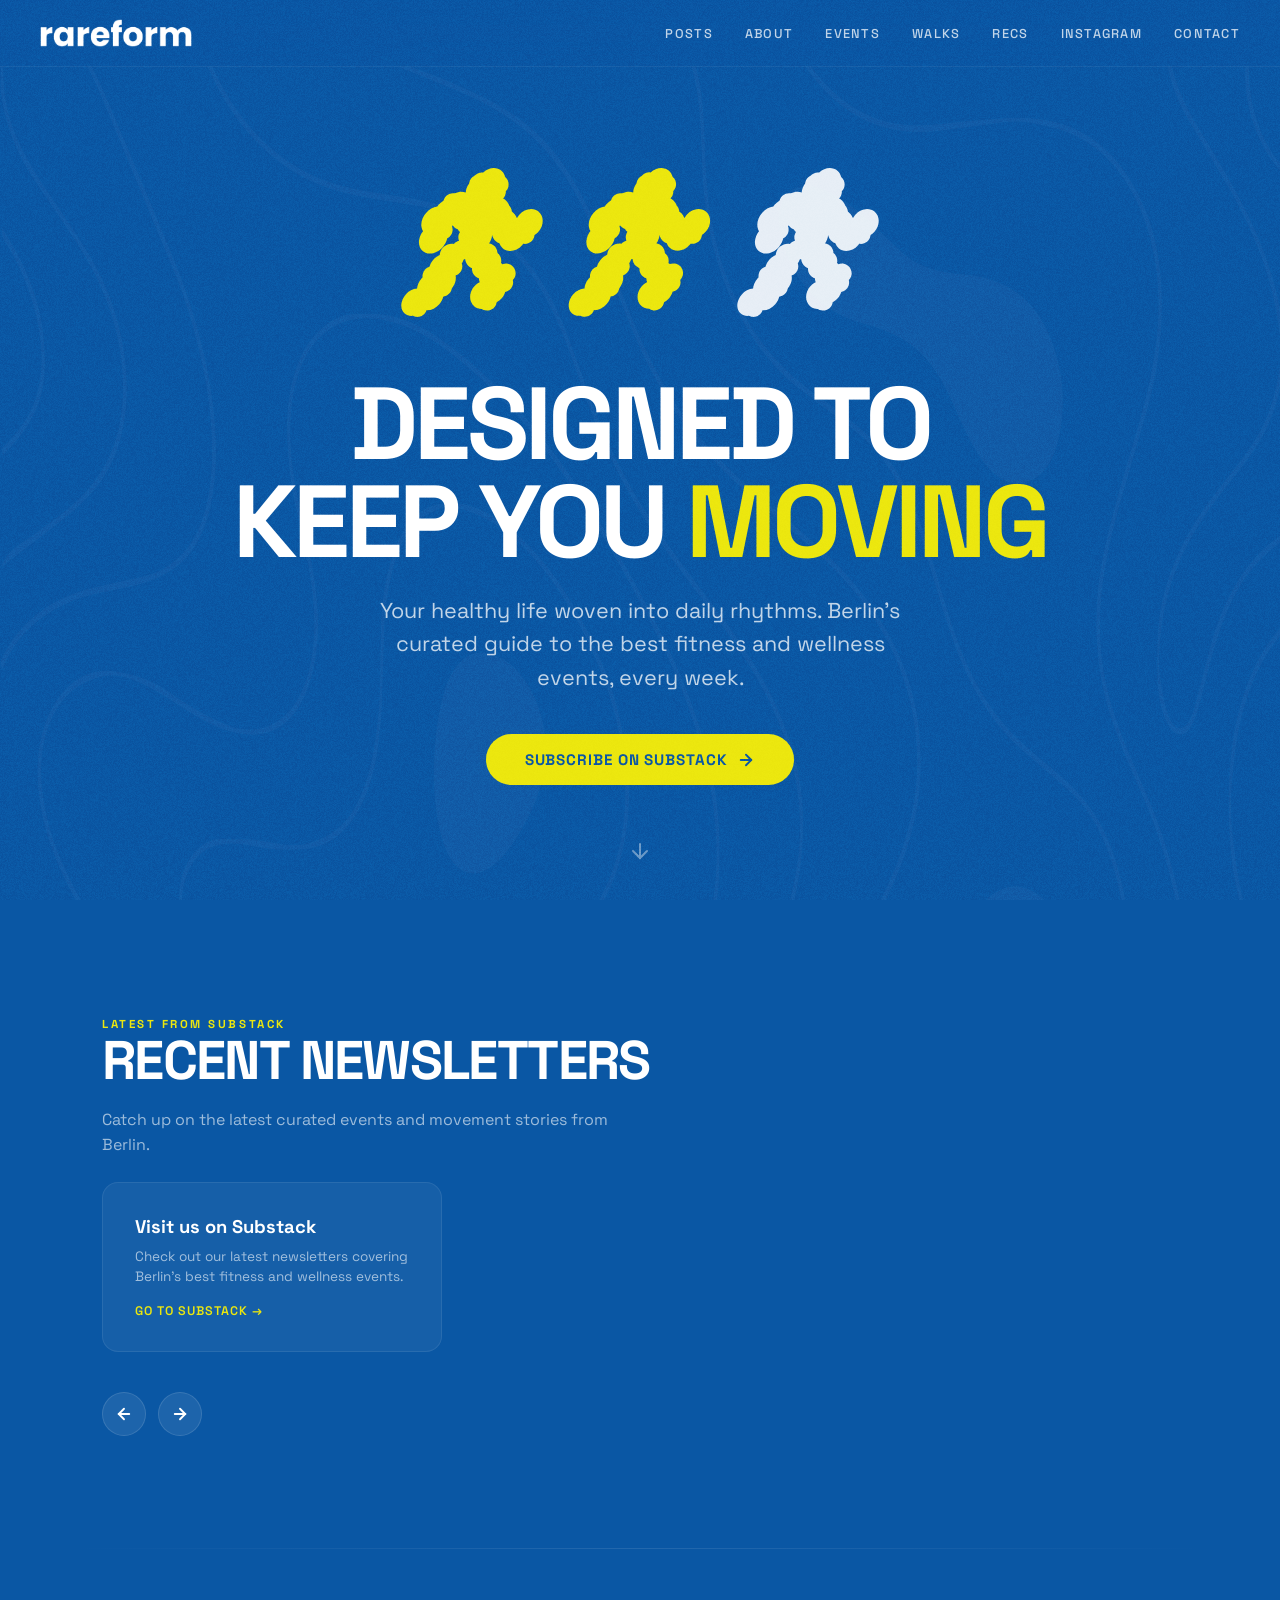
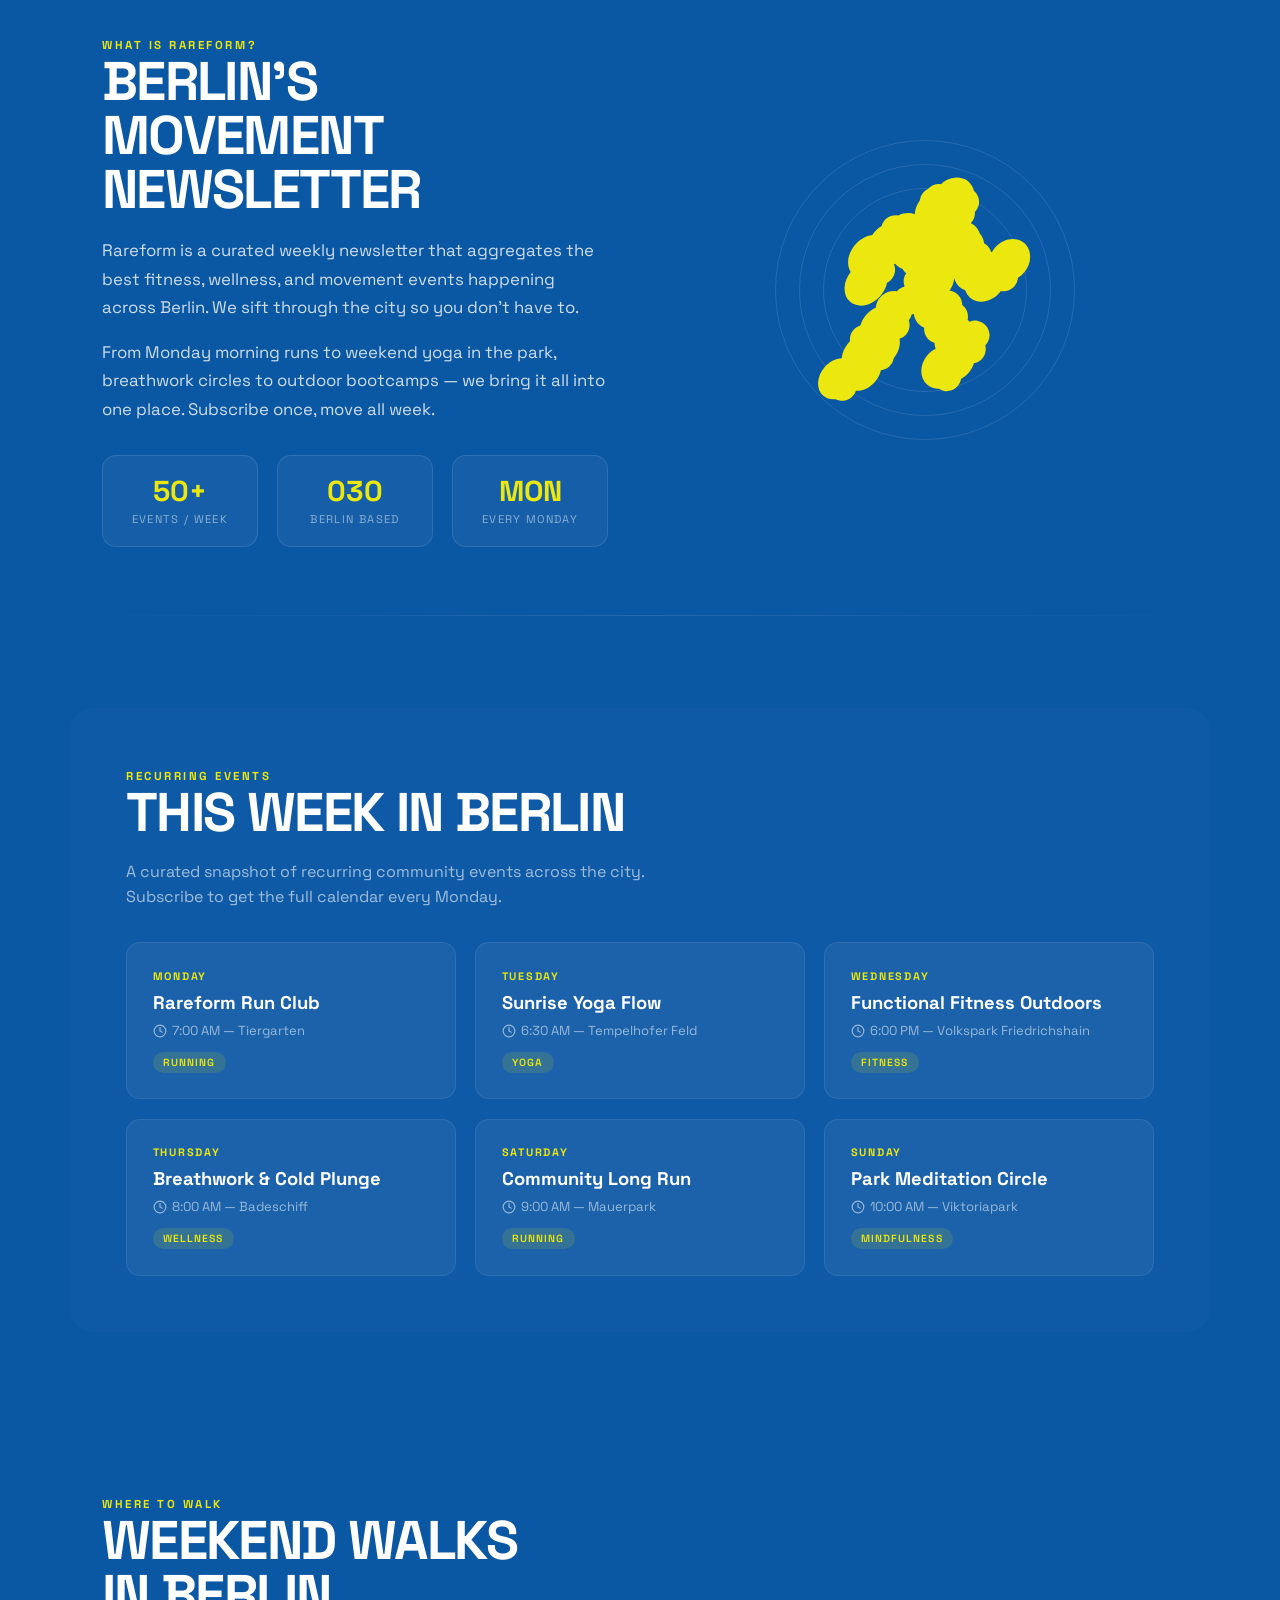
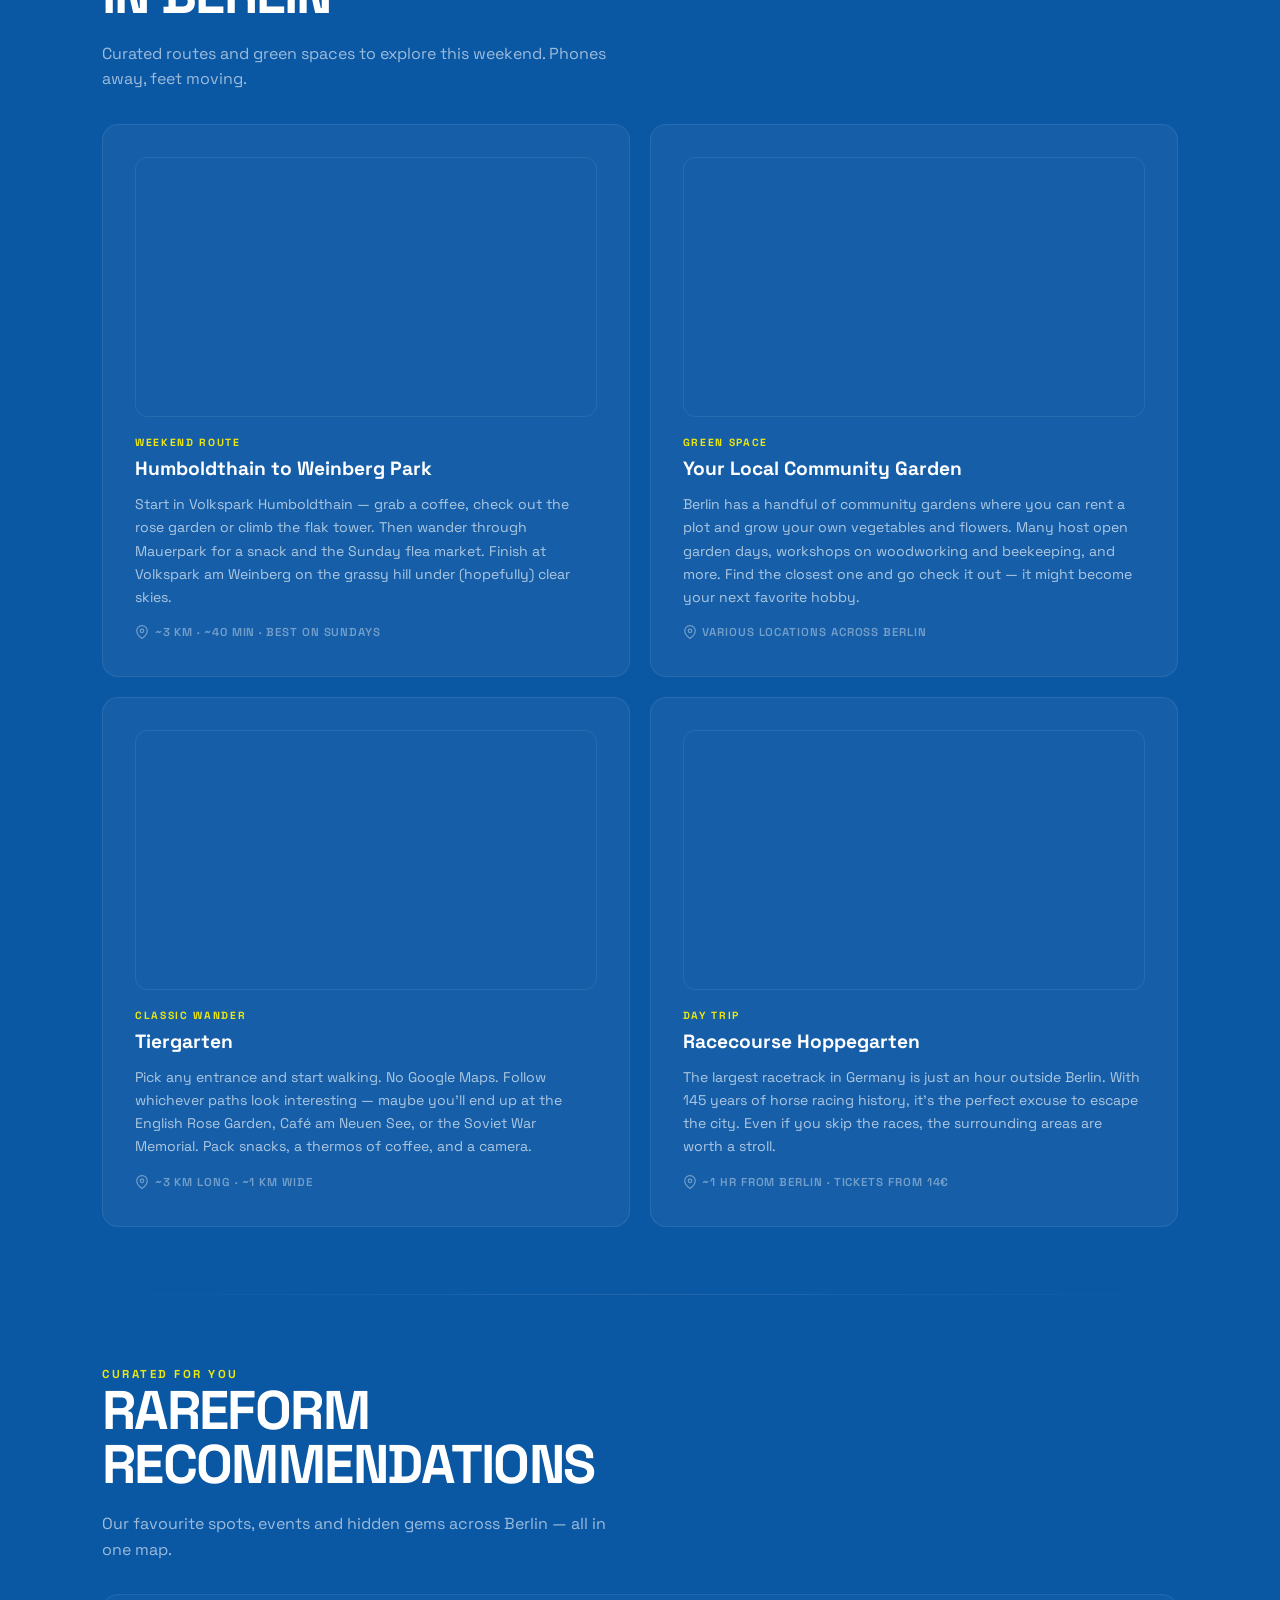
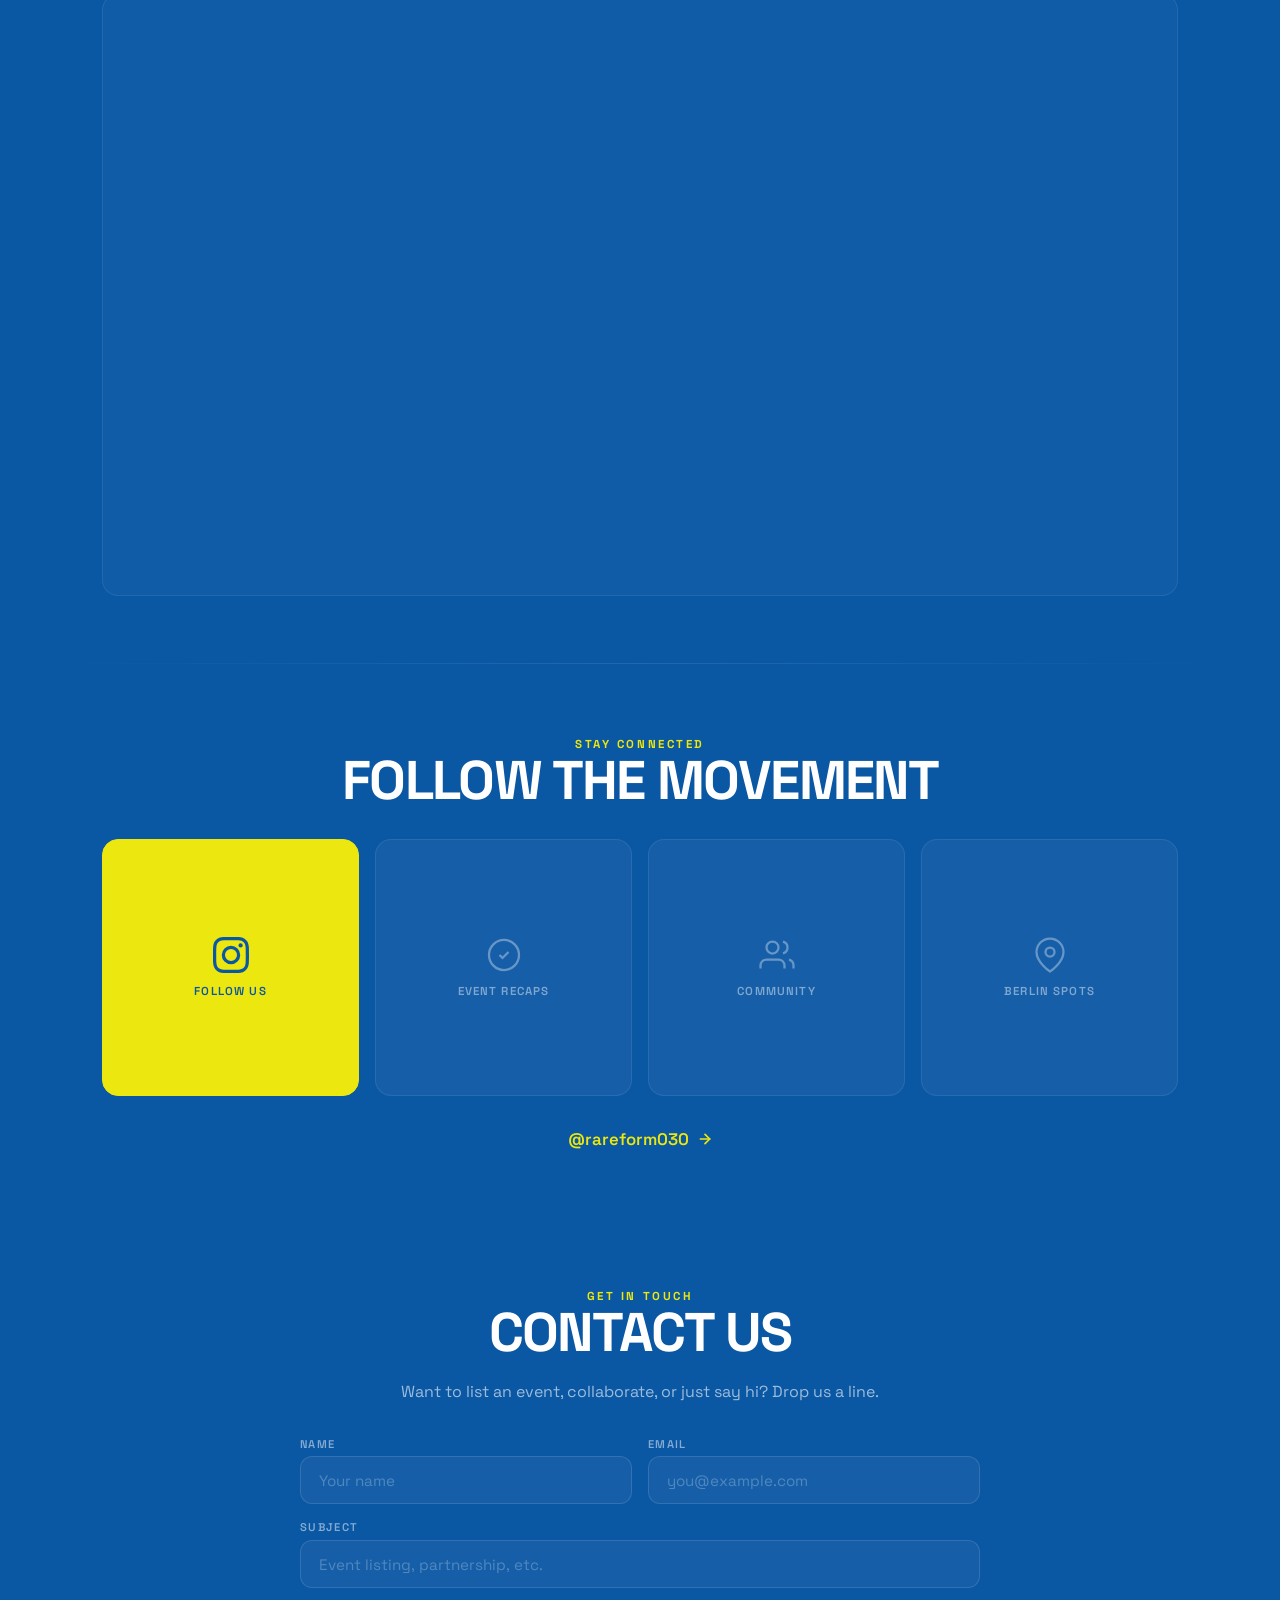
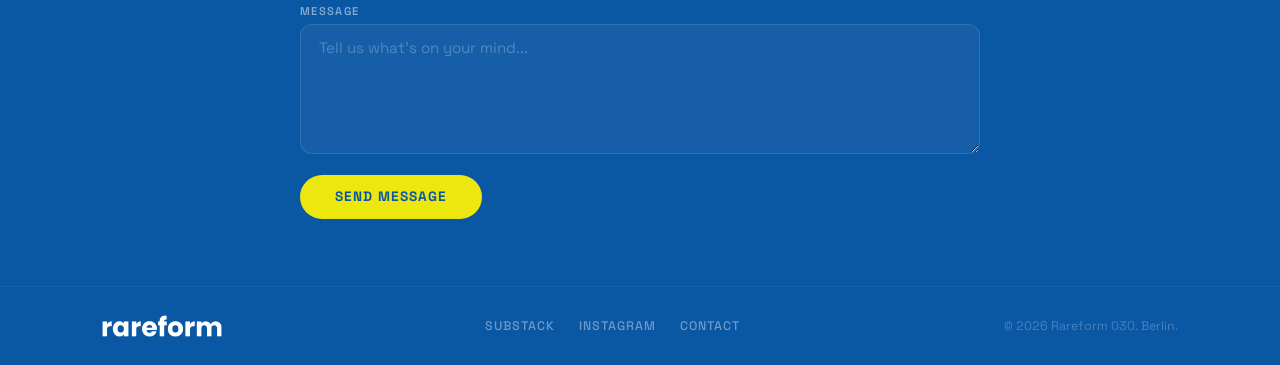
==== commit 69a0ab1e: "Connect contact form to Google Sheets backend" ====
--- a/index.html
+++ b/index.html
@@ -1298,22 +1298,7 @@
     <h2 class="section-title">Rareform<br>Recommendations</h2>
     <p class="section-desc">Our favourite spots, events and hidden gems across Berlin — all in one map.</p>
     <div class="recs-map-wrap">
-      <!-- PLACEHOLDER — replace this div with the iframe below once the map is hosted:
-           <iframe src="https://yoursite.com/berlin-events-map.html" loading="lazy" allow="geolocation"></iframe>
-      -->
-      <div class="recs-placeholder">
-        <div class="recs-placeholder-icon">
-          <svg viewBox="0 0 24 24" fill="none" stroke="currentColor" stroke-width="2" stroke-linecap="round" stroke-linejoin="round"><path d="M21 10c0 7-9 13-9 13s-9-6-9-13a9 9 0 0118 0z"/><circle cx="12" cy="10" r="3"/></svg>
-        </div>
-        <div class="recs-placeholder-text">
-          <h3>Interactive Map Coming Soon</h3>
-          <p>We're pinning our favourite cafés, runs, parks and hidden gems across Berlin.</p>
-        </div>
-        <span class="recs-badge">
-          <svg viewBox="0 0 24 24" fill="none" stroke="currentColor" stroke-width="2.5" stroke-linecap="round"><circle cx="12" cy="12" r="10"/><path d="M12 6v6l4 2"/></svg>
-          Launching Soon
-        </span>
-      </div>
+      <iframe src="https://rareform.health/berlin-events-map.html" width="100%" height="600" frameborder="0" loading="lazy"></iframe>
     </div>
   </div>
 </section>
@@ -1362,27 +1347,60 @@
       <h2 class="section-title">Contact Us</h2>
       <p class="section-desc" style="margin: 0 auto;">Want to list an event, collaborate, or just say hi? Drop us a line.</p>
 
-      <form class="contact-form" onsubmit="event.preventDefault(); this.querySelector('.btn-submit').textContent='Sent!'; setTimeout(() => this.querySelector('.btn-submit').textContent='Send Message', 2000);">
+      <!-- Replace YOUR_SCRIPT_ID with your deployed Google Apps Script URL -->
+      <form class="contact-form" id="contactForm">
+        <input type="text" name="_gotcha" style="display:none">
         <div class="form-row">
           <div>
             <label for="name">Name</label>
-            <input type="text" id="name" placeholder="Your name" required>
+            <input type="text" id="name" name="name" placeholder="Your name" required>
           </div>
           <div>
             <label for="email">Email</label>
-            <input type="email" id="email" placeholder="you@example.com" required>
+            <input type="email" id="email" name="email" placeholder="you@example.com" required>
           </div>
         </div>
         <div>
           <label for="subject">Subject</label>
-          <input type="text" id="subject" placeholder="Event listing, partnership, etc.">
+          <input type="text" id="subject" name="subject" placeholder="Event listing, partnership, etc.">
         </div>
         <div>
           <label for="message">Message</label>
-          <textarea id="message" placeholder="Tell us what's on your mind..." required></textarea>
+          <textarea id="message" name="message" placeholder="Tell us what's on your mind..." required></textarea>
         </div>
-        <button type="submit" class="btn-submit">Send Message</button>
+        <button type="submit" class="btn-submit" id="contactSubmit">Send Message</button>
       </form>
+      <script>
+      const CONTACT_SCRIPT_URL = 'https://script.google.com/a/macros/outcurve.ai/s/AKfycbySmRNE8OK91QNtxdPCLevFegOBUaWKKJl0q1uS17RnPdk2RcyLjZGHYONwrdvONLn1/exec';
+      document.getElementById('contactForm').addEventListener('submit', function(e) {
+        const btn = document.getElementById('contactSubmit');
+        const form = this;
+        e.preventDefault();
+        if (form.querySelector('[name="_gotcha"]').value) return;
+        btn.textContent = 'Sending...';
+        btn.disabled = true;
+        const data = {
+          name: form.name.value,
+          email: form.email.value,
+          subject: form.subject.value,
+          message: form.message.value,
+          timestamp: new Date().toISOString()
+        };
+        fetch(CONTACT_SCRIPT_URL, {
+          method: 'POST',
+          mode: 'no-cors',
+          headers: { 'Content-Type': 'application/json' },
+          body: JSON.stringify(data)
+        }).then(() => {
+          btn.textContent = 'Sent!';
+          form.reset();
+          setTimeout(() => { btn.textContent = 'Send Message'; btn.disabled = false; }, 3000);
+        }).catch(() => {
+          btn.textContent = 'Error — try again';
+          btn.disabled = false;
+        });
+      });
+      </script>
     </div>
   </div>
 </section>
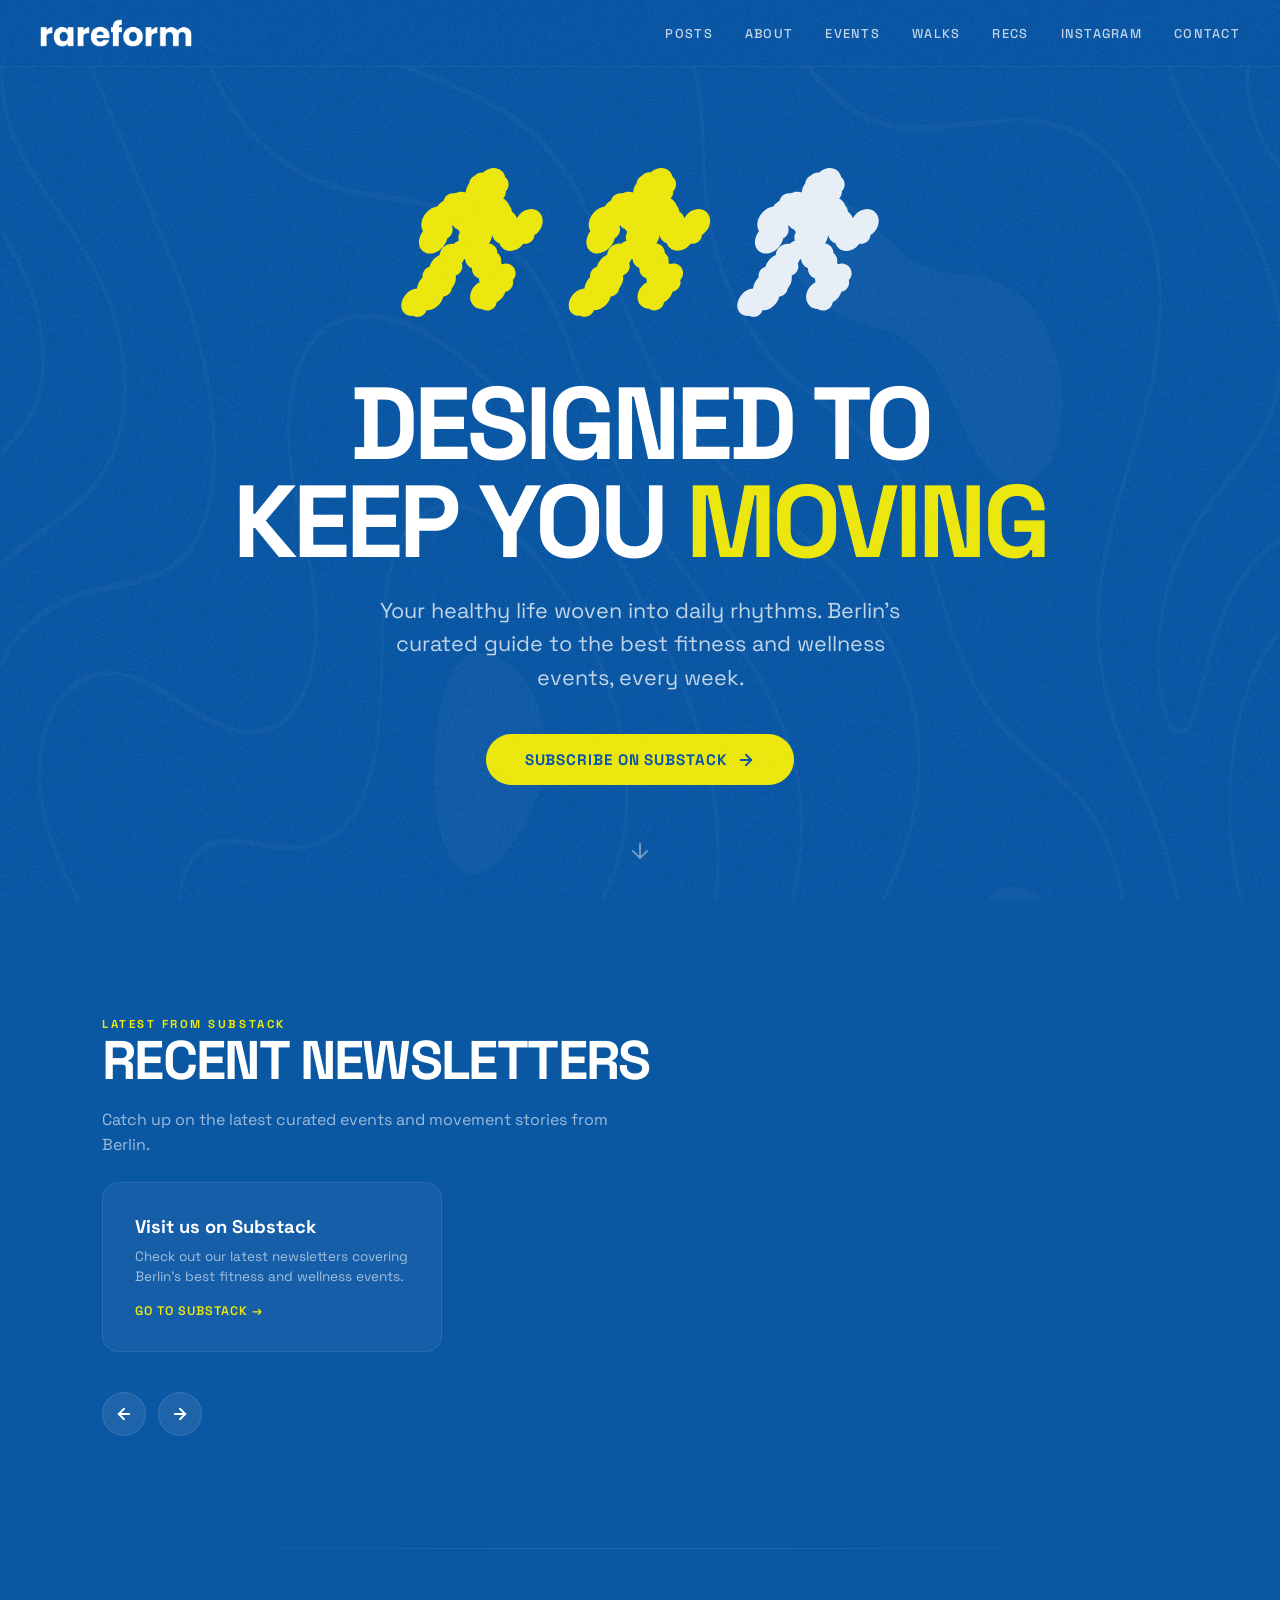
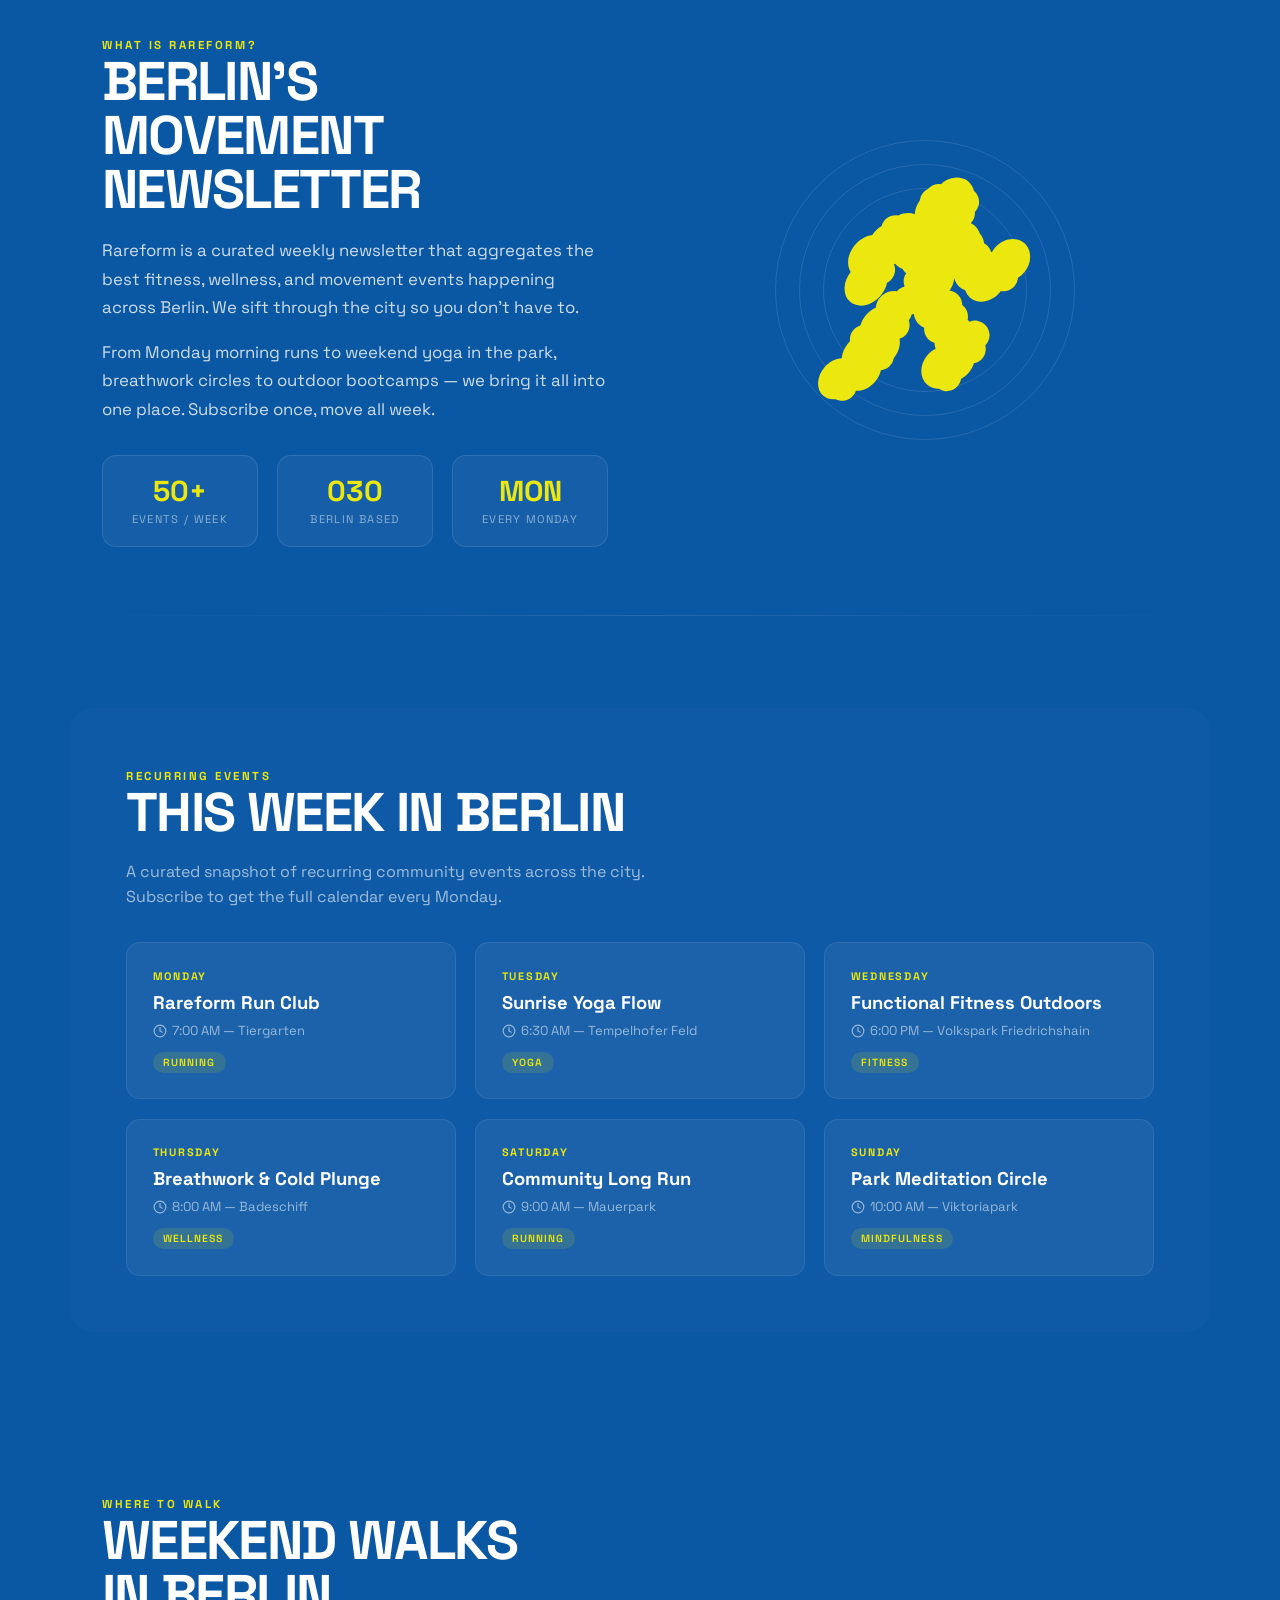
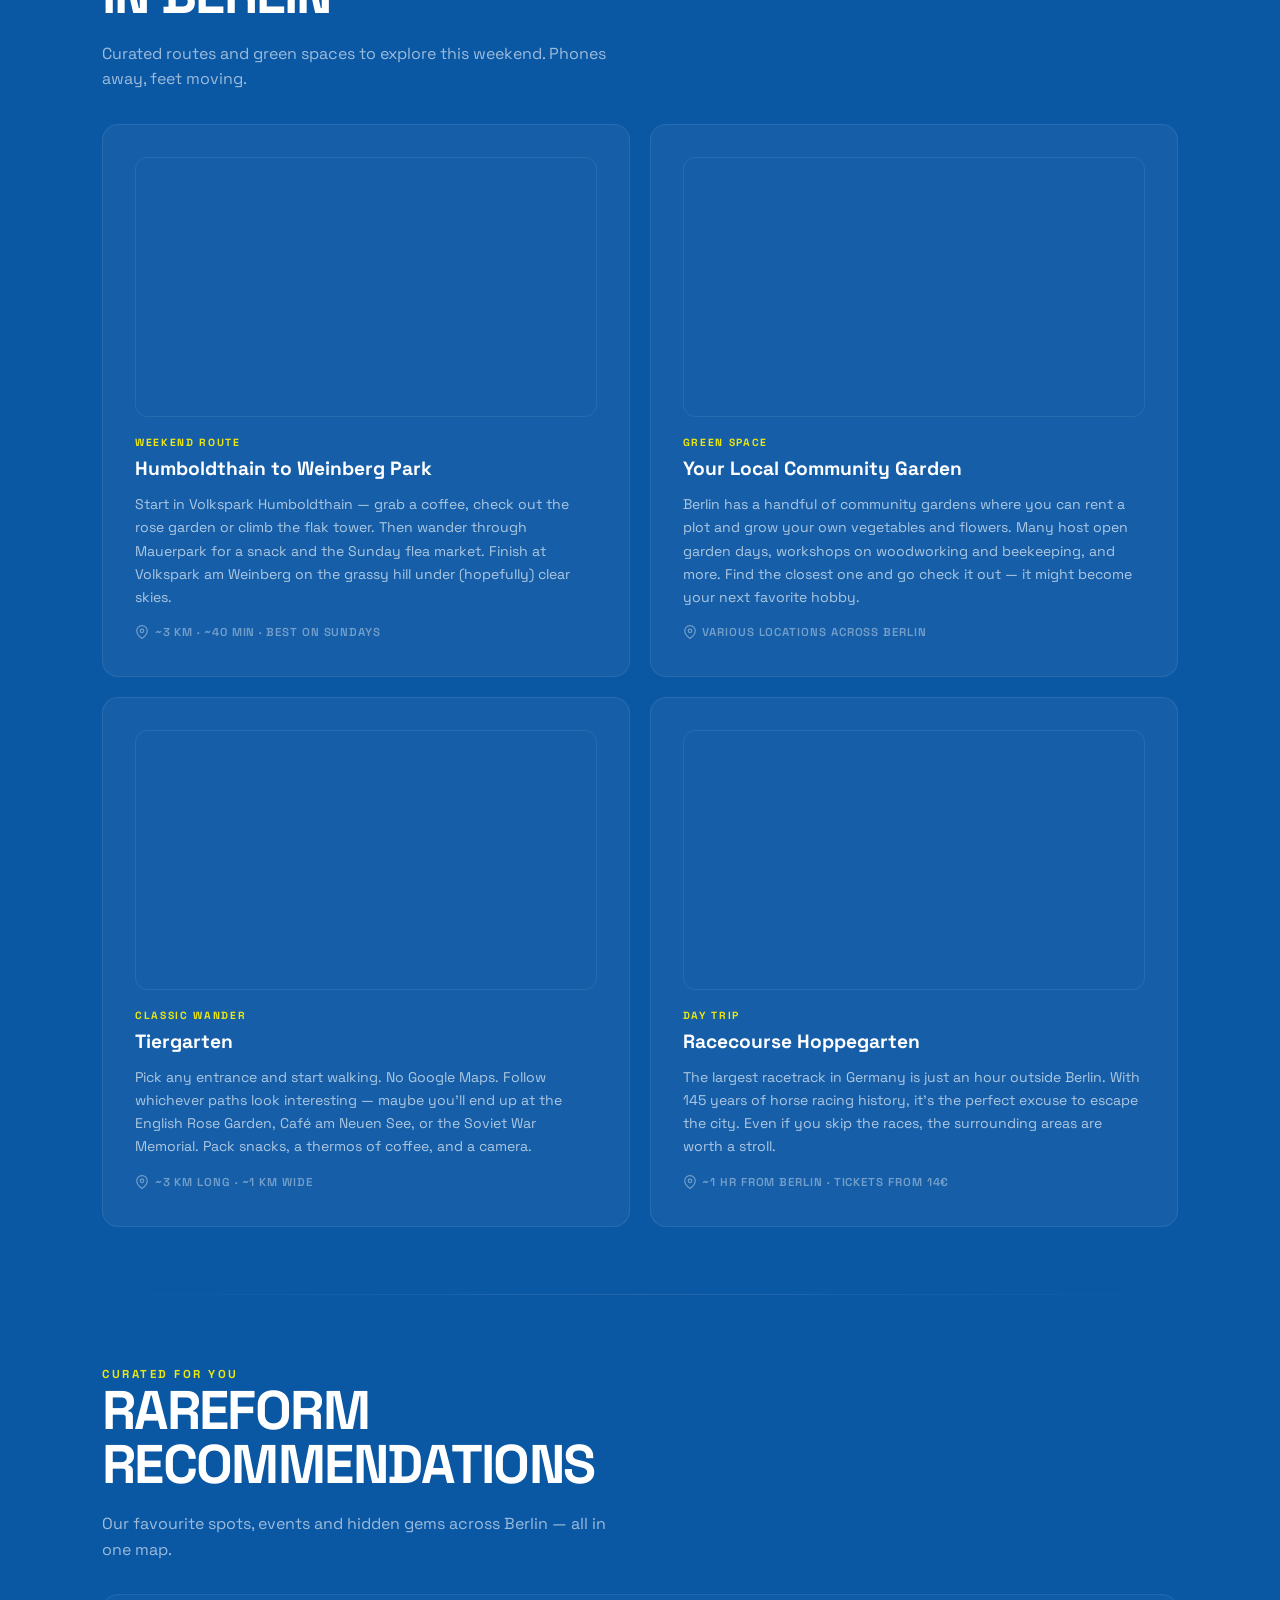
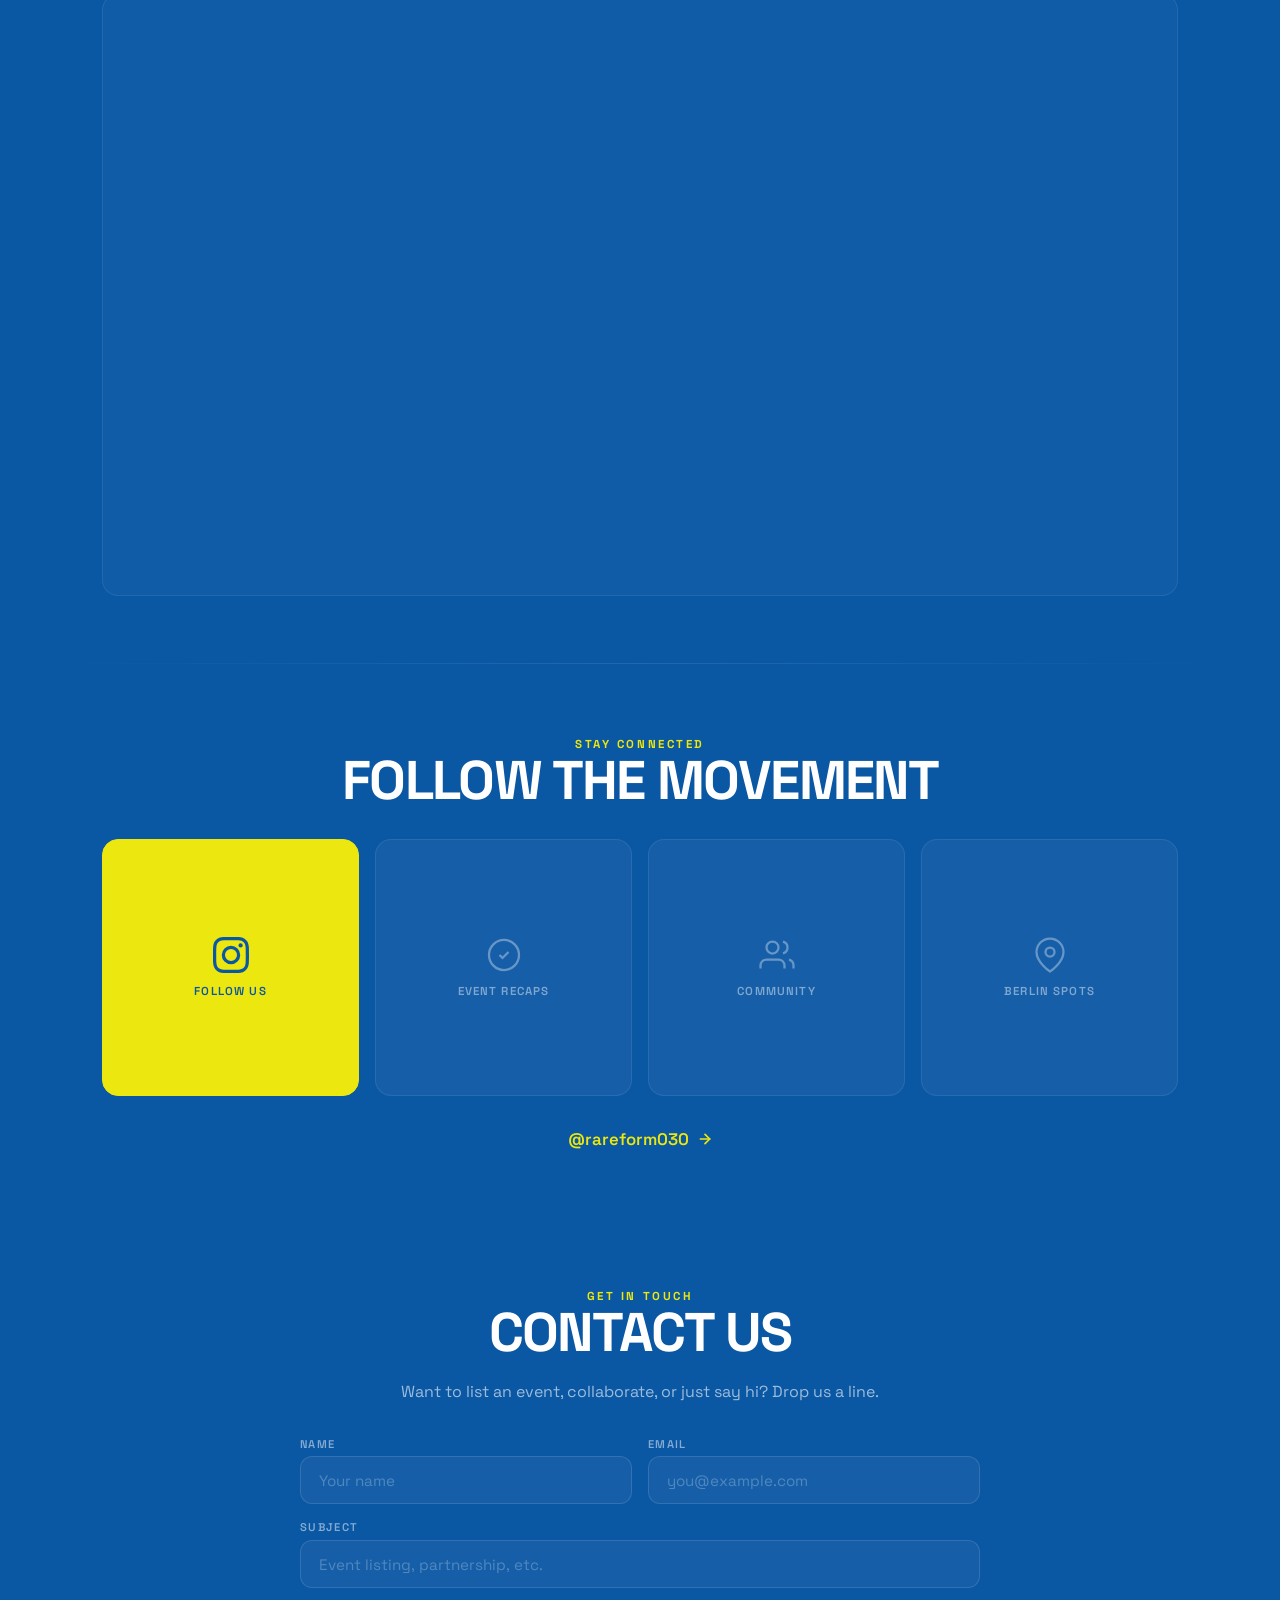
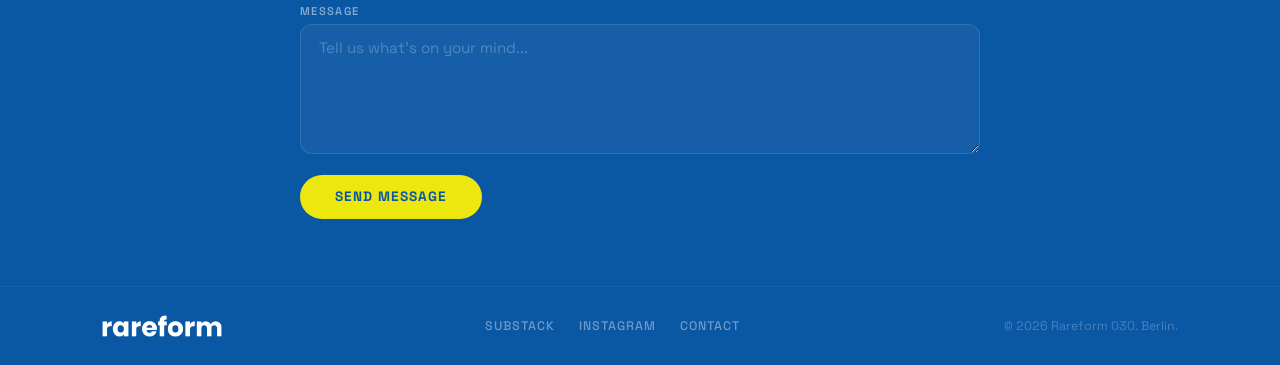
==== commit dcbb0a45: "Update Apps Script URL for contact form" ====
--- a/index.html
+++ b/index.html
@@ -811,6 +811,115 @@
 .btn-submit:hover {
   transform: translateY(-2px);
   box-shadow: 0 6px 24px rgba(236,231,14,0.25);
+}
+
+/* ─── CONTACT SUCCESS OVERLAY ─── */
+.contact-inner { position: relative; }
+.contact-success {
+  position: absolute;
+  inset: 0;
+  display: flex;
+  flex-direction: column;
+  align-items: center;
+  justify-content: center;
+  gap: 1.5rem;
+  background: rgba(10,87,164,0.97);
+  border-radius: 20px;
+  z-index: 10;
+  opacity: 0;
+  pointer-events: none;
+  transition: opacity 0.4s ease;
+}
+.contact-success.visible {
+  opacity: 1;
+  pointer-events: auto;
+}
+.success-check {
+  width: 100px;
+  height: 100px;
+  border-radius: 50%;
+  background: rgba(236,231,14,0.12);
+  display: flex;
+  align-items: center;
+  justify-content: center;
+  animation: success-pop 0.5s cubic-bezier(0.34, 1.56, 0.64, 1) forwards;
+}
+@keyframes success-pop {
+  0% { transform: scale(0); opacity: 0; }
+  60% { transform: scale(1.15); }
+  100% { transform: scale(1); opacity: 1; }
+}
+.success-check svg {
+  width: 52px;
+  height: 52px;
+  stroke: #ece70e;
+  stroke-width: 3;
+  fill: none;
+  stroke-linecap: round;
+  stroke-linejoin: round;
+}
+.success-check svg path {
+  stroke-dasharray: 60;
+  stroke-dashoffset: 60;
+  animation: draw-check 0.5s 0.3s ease forwards;
+}
+@keyframes draw-check {
+  to { stroke-dashoffset: 0; }
+}
+.success-ring {
+  position: absolute;
+  width: 100px;
+  height: 100px;
+  border-radius: 50%;
+  border: 2px solid rgba(236,231,14,0.3);
+  animation: success-ring-expand 0.8s 0.2s ease-out forwards;
+  opacity: 0;
+}
+@keyframes success-ring-expand {
+  0% { transform: scale(1); opacity: 0.6; }
+  100% { transform: scale(1.8); opacity: 0; }
+}
+.contact-success h3 {
+  font-size: 1.4rem;
+  font-weight: 700;
+  color: #fff;
+  opacity: 0;
+  transform: translateY(10px);
+  animation: success-text-in 0.4s 0.5s ease forwards;
+}
+.contact-success p {
+  font-size: 0.9rem;
+  color: rgba(255,255,255,0.6);
+  max-width: 320px;
+  text-align: center;
+  line-height: 1.5;
+  opacity: 0;
+  transform: translateY(10px);
+  animation: success-text-in 0.4s 0.65s ease forwards;
+}
+.contact-success .success-btn {
+  margin-top: 0.5rem;
+  background: rgba(236,231,14,0.1);
+  border: 1px solid rgba(236,231,14,0.25);
+  color: #ece70e;
+  font-family: inherit;
+  font-size: 0.75rem;
+  font-weight: 700;
+  text-transform: uppercase;
+  letter-spacing: 0.1em;
+  padding: 0.65rem 1.6rem;
+  border-radius: 40px;
+  cursor: pointer;
+  opacity: 0;
+  transform: translateY(10px);
+  animation: success-text-in 0.4s 0.8s ease forwards;
+  transition: background 0.2s;
+}
+.contact-success .success-btn:hover {
+  background: rgba(236,231,14,0.2);
+}
+@keyframes success-text-in {
+  to { opacity: 1; transform: translateY(0); }
 }
 
 /* ─── FOOTER ─── */
@@ -1370,9 +1479,25 @@
         </div>
         <button type="submit" class="btn-submit" id="contactSubmit">Send Message</button>
       </form>
+
+      <div class="contact-success" id="contactSuccess">
+        <div style="position:relative;display:flex;align-items:center;justify-content:center;">
+          <div class="success-ring"></div>
+          <div class="success-check">
+            <svg viewBox="0 0 24 24"><path d="M4 12.5l5.5 5.5L20 6"/></svg>
+          </div>
+        </div>
+        <h3>Message Sent</h3>
+        <p>Thanks for reaching out — we'll get back to you soon.</p>
+        <button class="success-btn" id="successReset">Send Another</button>
+      </div>
+
       <script>
-      const CONTACT_SCRIPT_URL = 'https://script.google.com/a/macros/outcurve.ai/s/AKfycbySmRNE8OK91QNtxdPCLevFegOBUaWKKJl0q1uS17RnPdk2RcyLjZGHYONwrdvONLn1/exec';
-      document.getElementById('contactForm').addEventListener('submit', function(e) {
+      const CONTACT_SCRIPT_URL = 'https://script.google.com/a/macros/outcurve.ai/s/AKfycbxRmpp--Bdb7MUtwe_AqHq0X5IJQM65asraF7mFDQsYB7qOllLhMahURZcD25LJVeZs/exec';
+      const contactForm = document.getElementById('contactForm');
+      const contactSuccess = document.getElementById('contactSuccess');
+
+      contactForm.addEventListener('submit', function(e) {
         const btn = document.getElementById('contactSubmit');
         const form = this;
         e.preventDefault();
@@ -1392,13 +1517,18 @@
           headers: { 'Content-Type': 'application/json' },
           body: JSON.stringify(data)
         }).then(() => {
-          btn.textContent = 'Sent!';
           form.reset();
-          setTimeout(() => { btn.textContent = 'Send Message'; btn.disabled = false; }, 3000);
+          btn.textContent = 'Send Message';
+          btn.disabled = false;
+          contactSuccess.classList.add('visible');
         }).catch(() => {
           btn.textContent = 'Error — try again';
           btn.disabled = false;
         });
+      });
+
+      document.getElementById('successReset').addEventListener('click', function() {
+        contactSuccess.classList.remove('visible');
       });
       </script>
     </div>
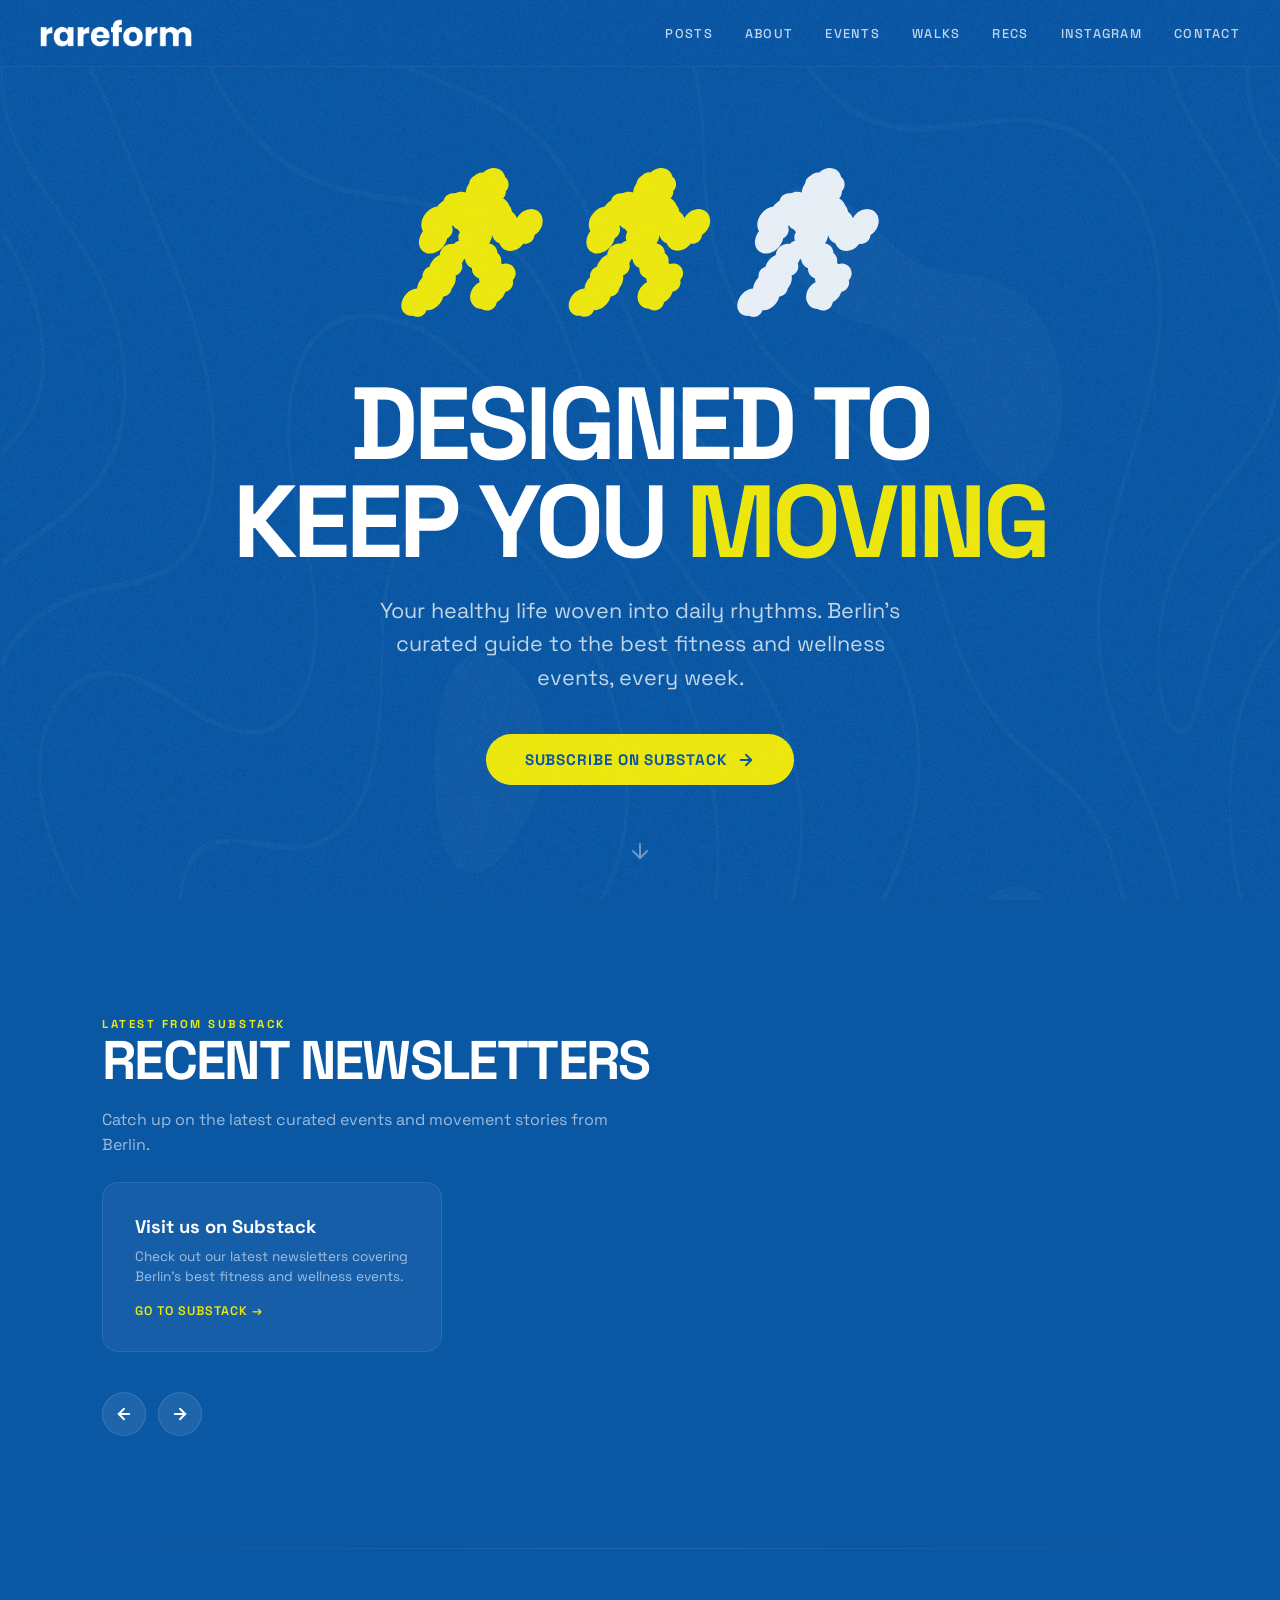
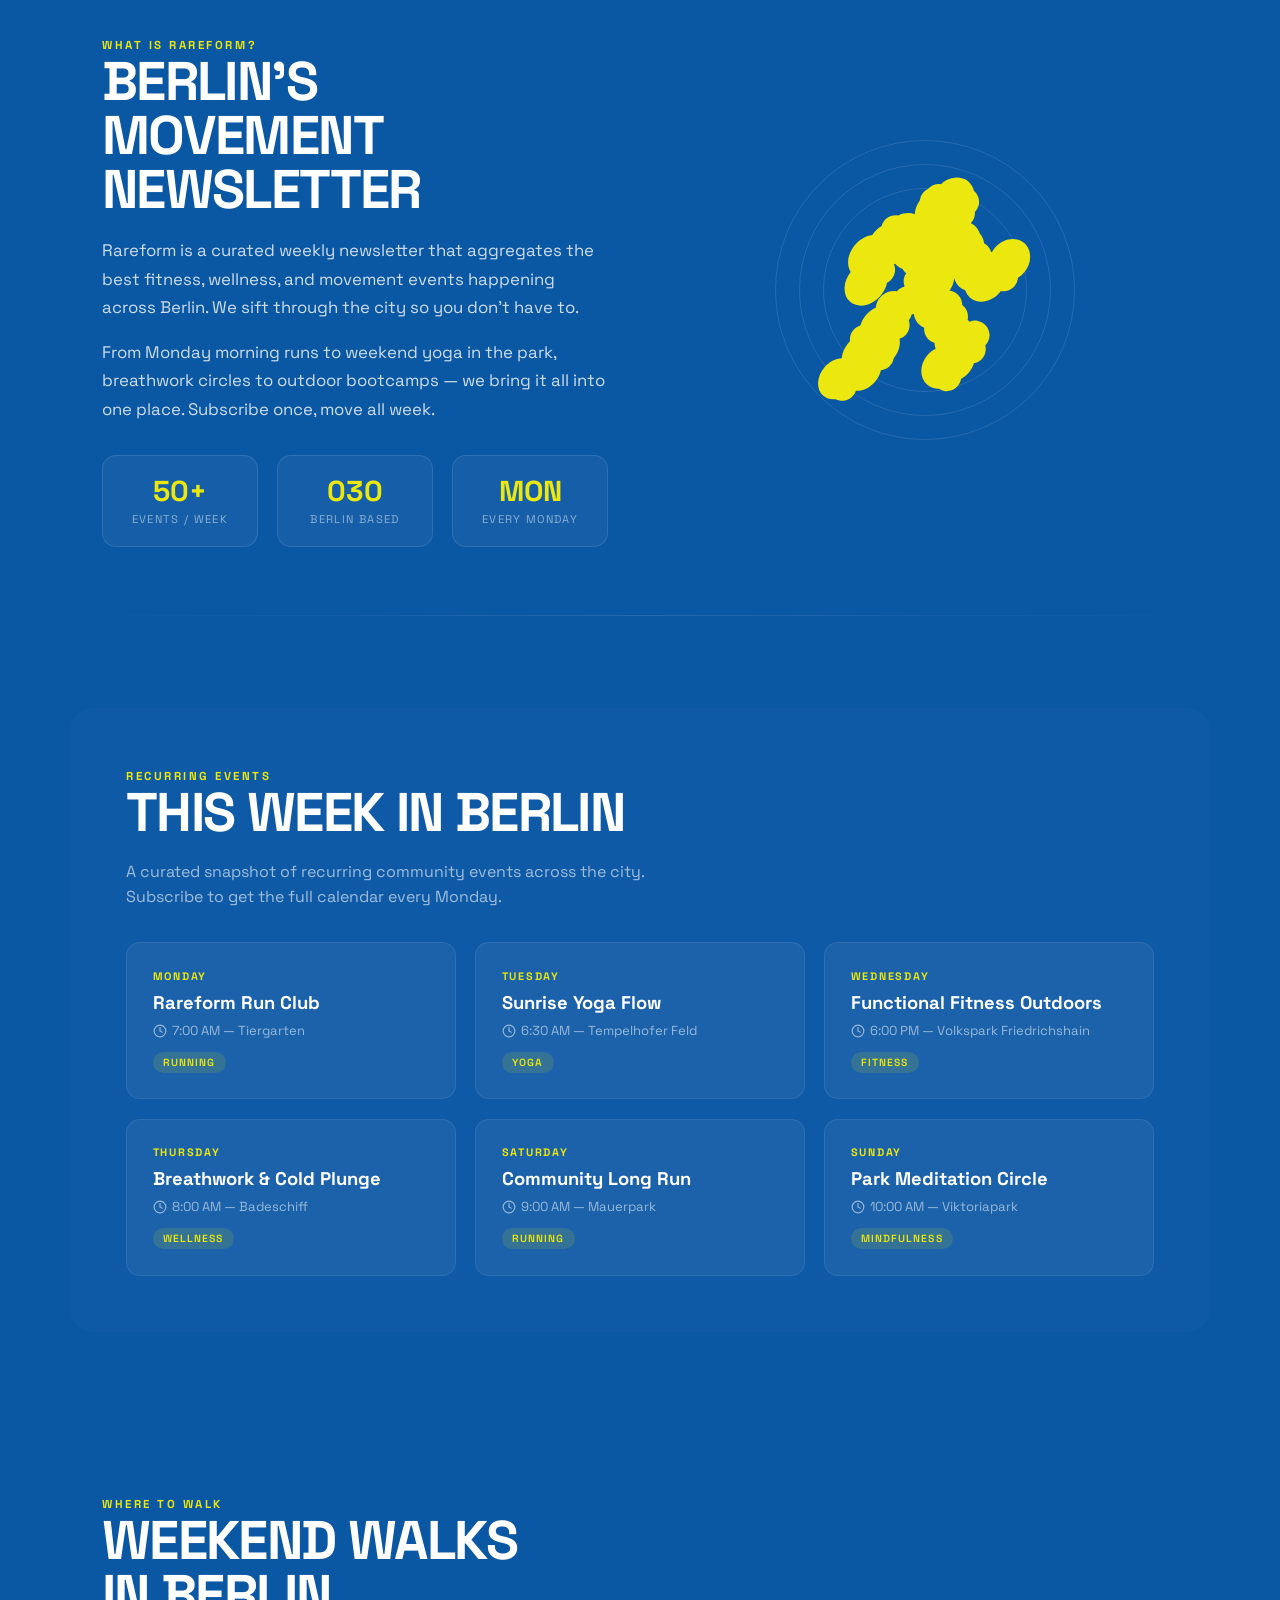
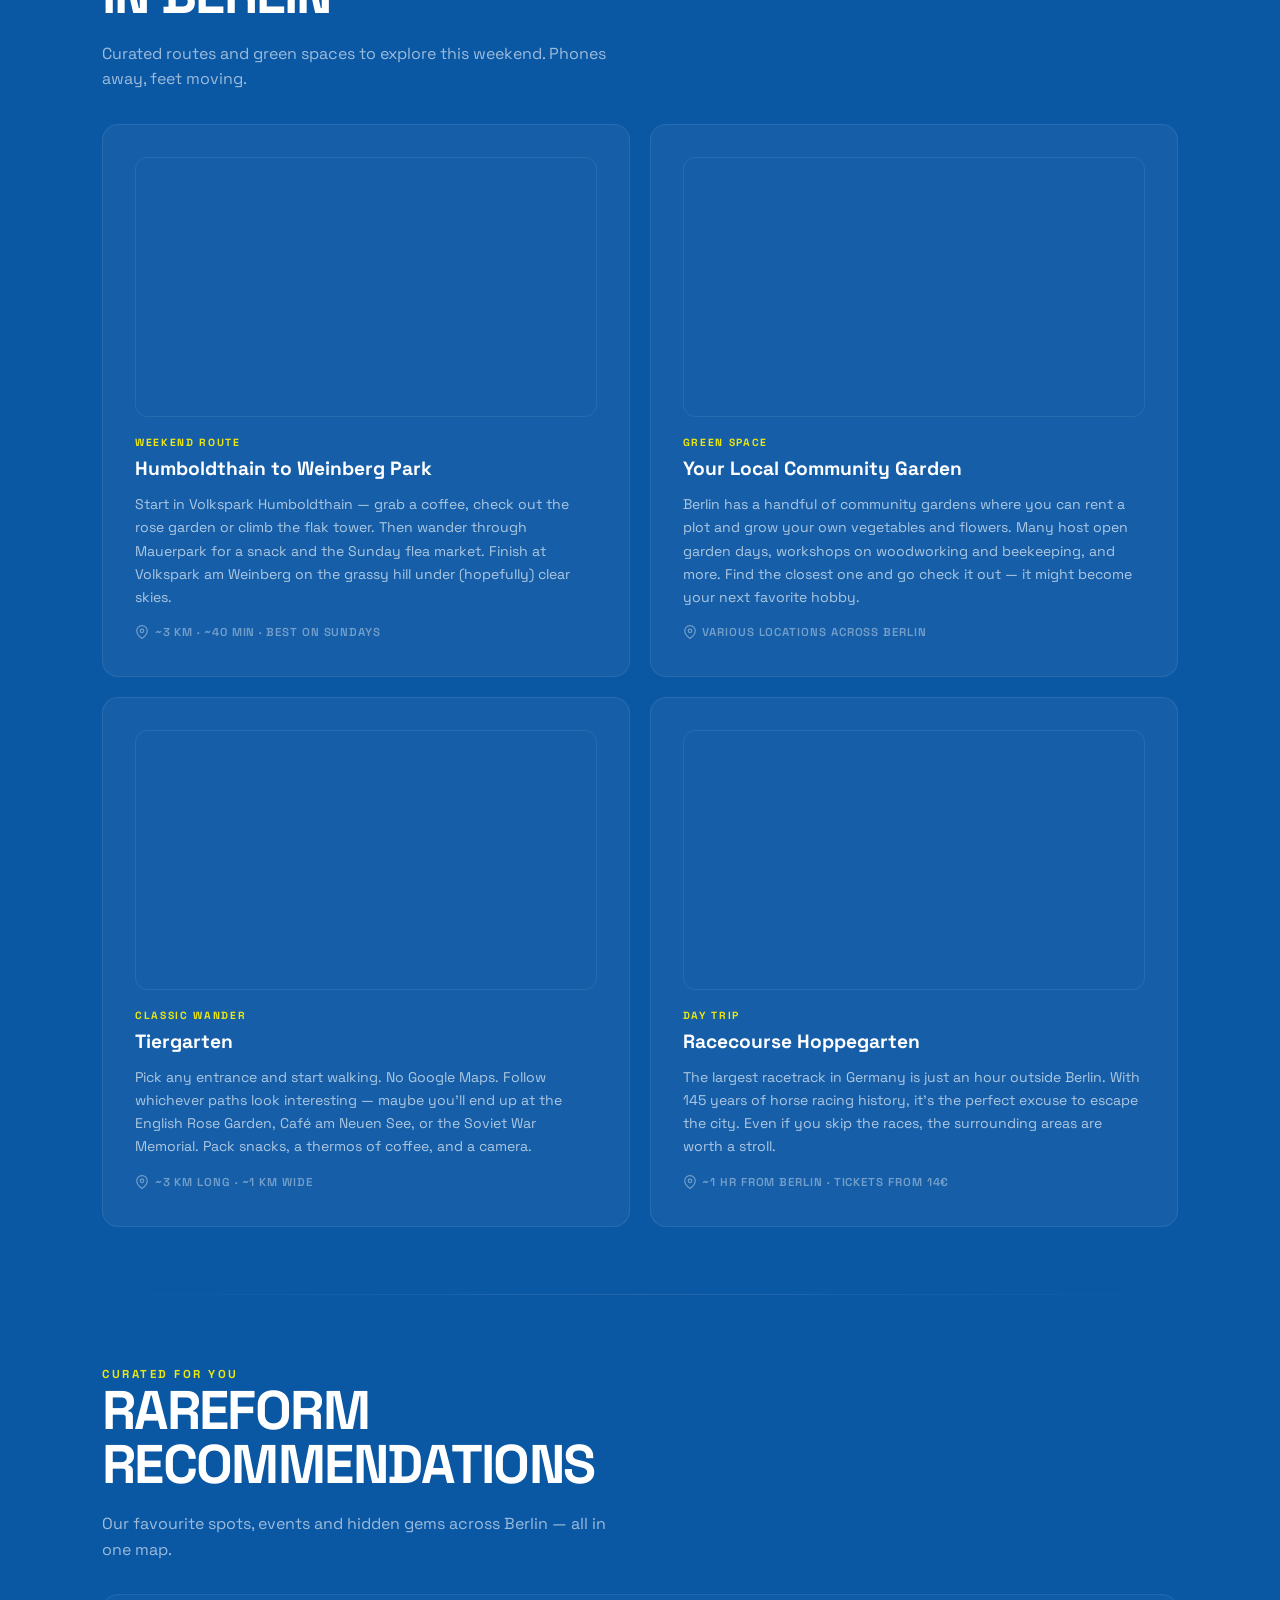
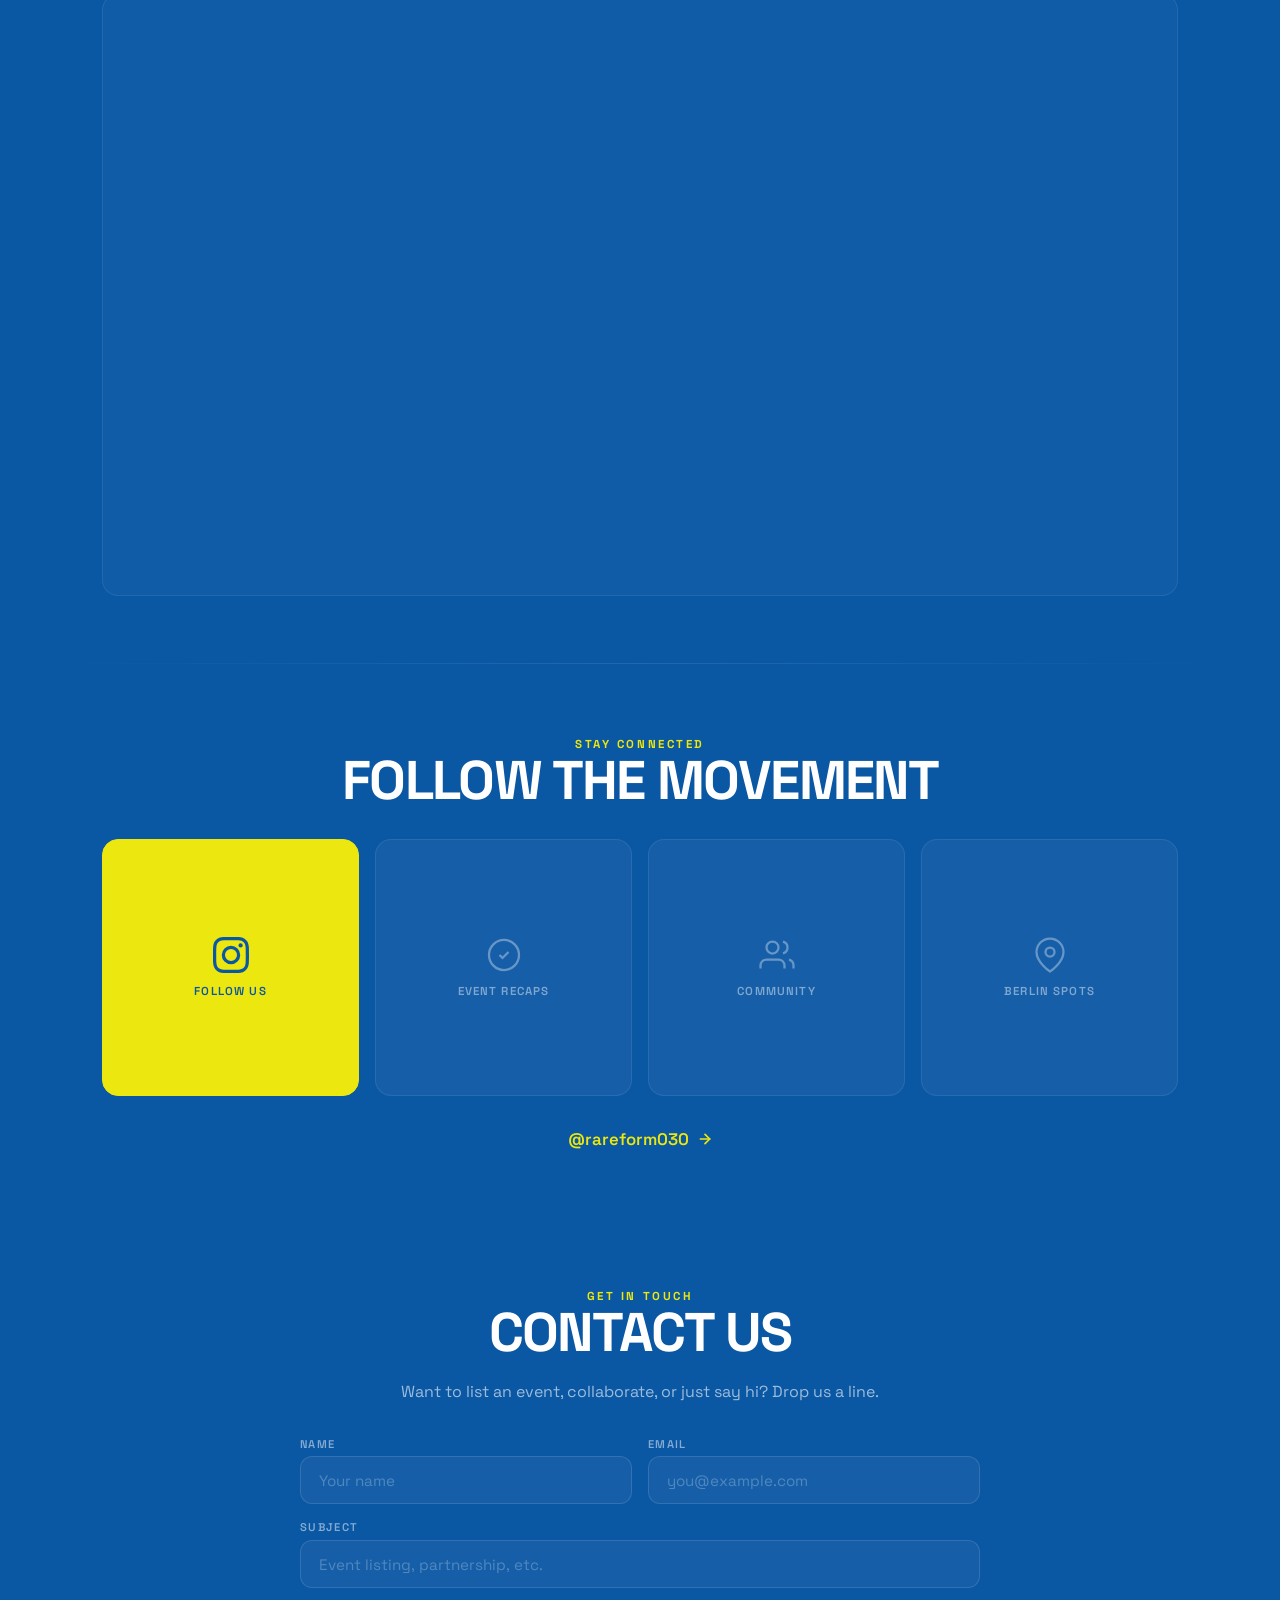
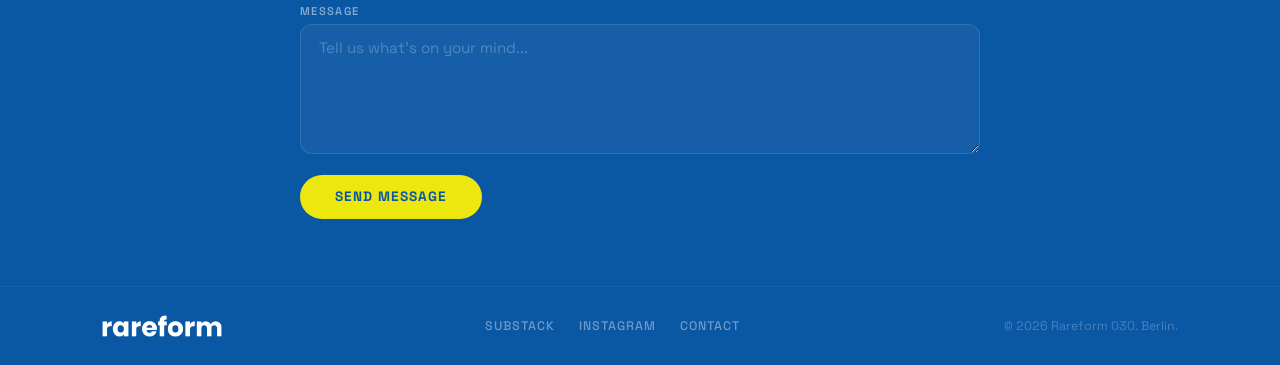
==== commit 54c41b4e: "Fix contact form content type for no-cors mode" ====
--- a/index.html
+++ b/index.html
@@ -1514,7 +1514,7 @@
         fetch(CONTACT_SCRIPT_URL, {
           method: 'POST',
           mode: 'no-cors',
-          headers: { 'Content-Type': 'application/json' },
+          headers: { 'Content-Type': 'text/plain' },
           body: JSON.stringify(data)
         }).then(() => {
           form.reset();
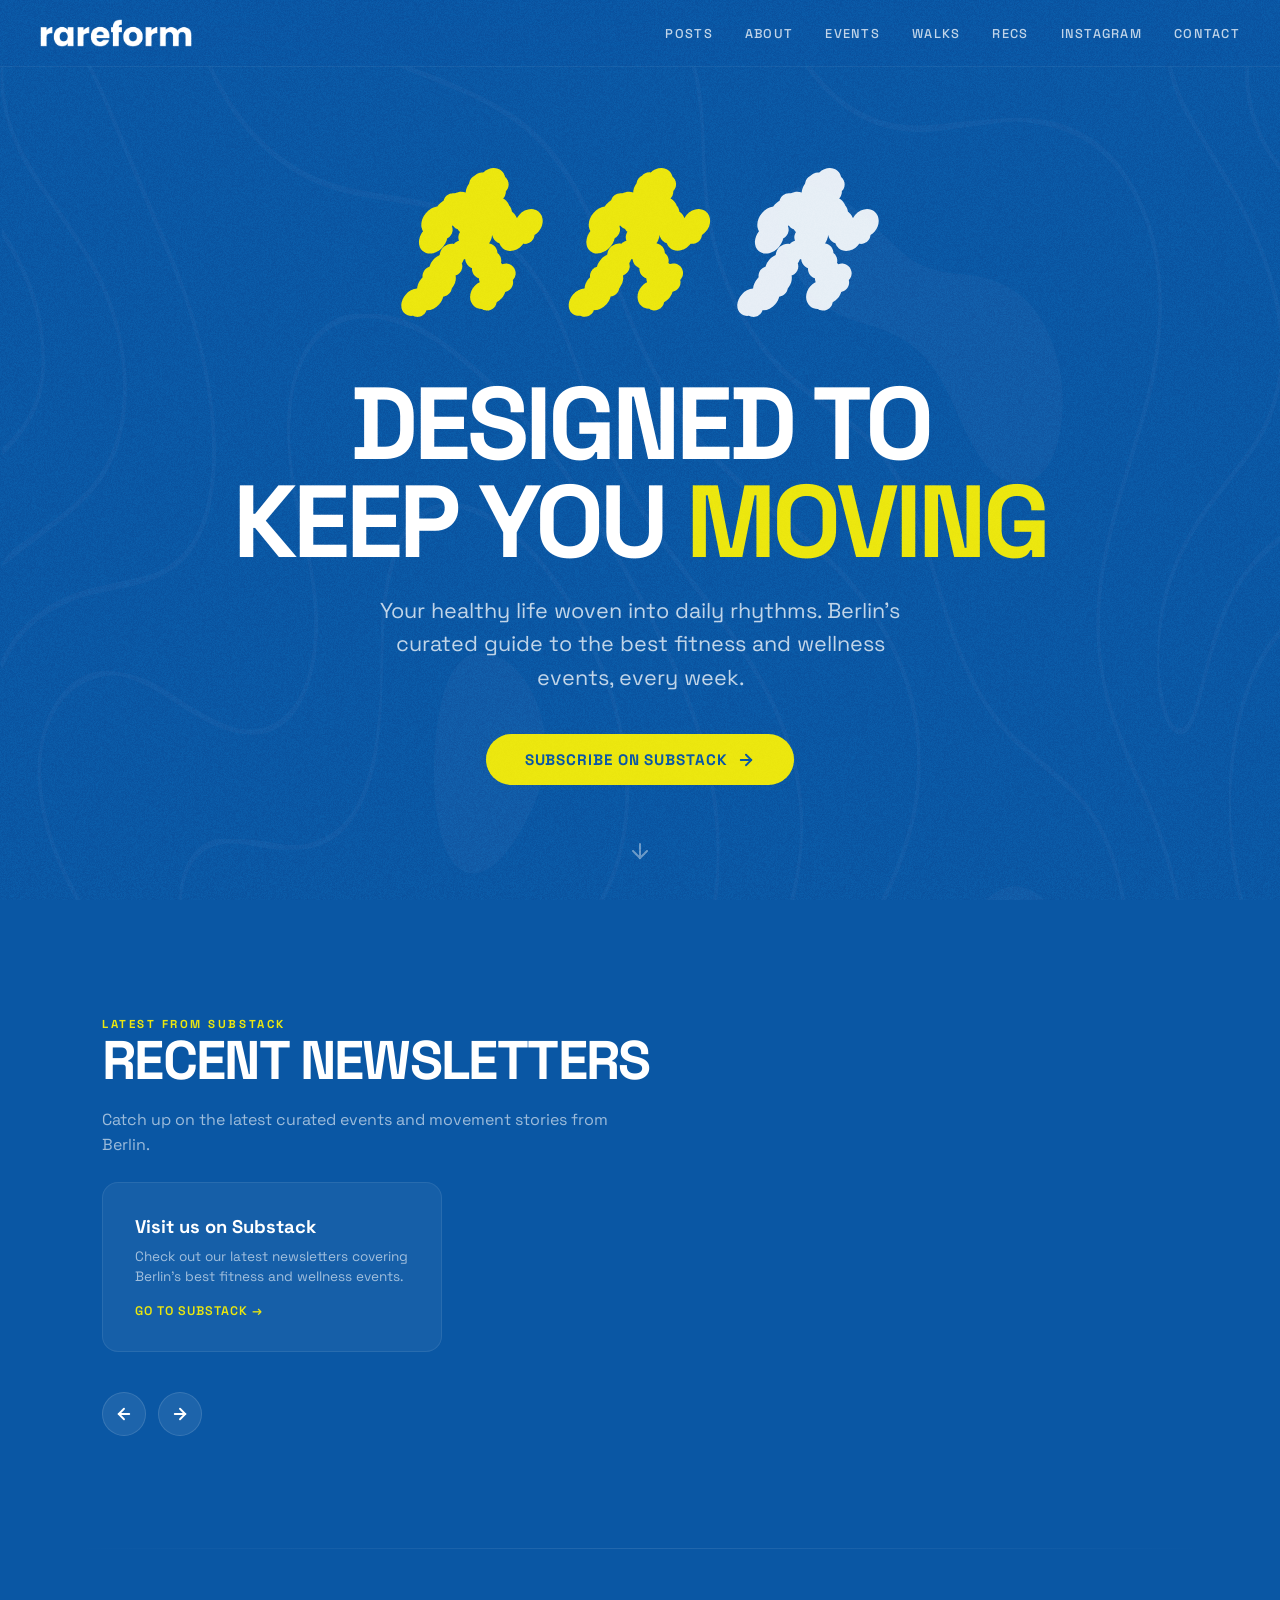
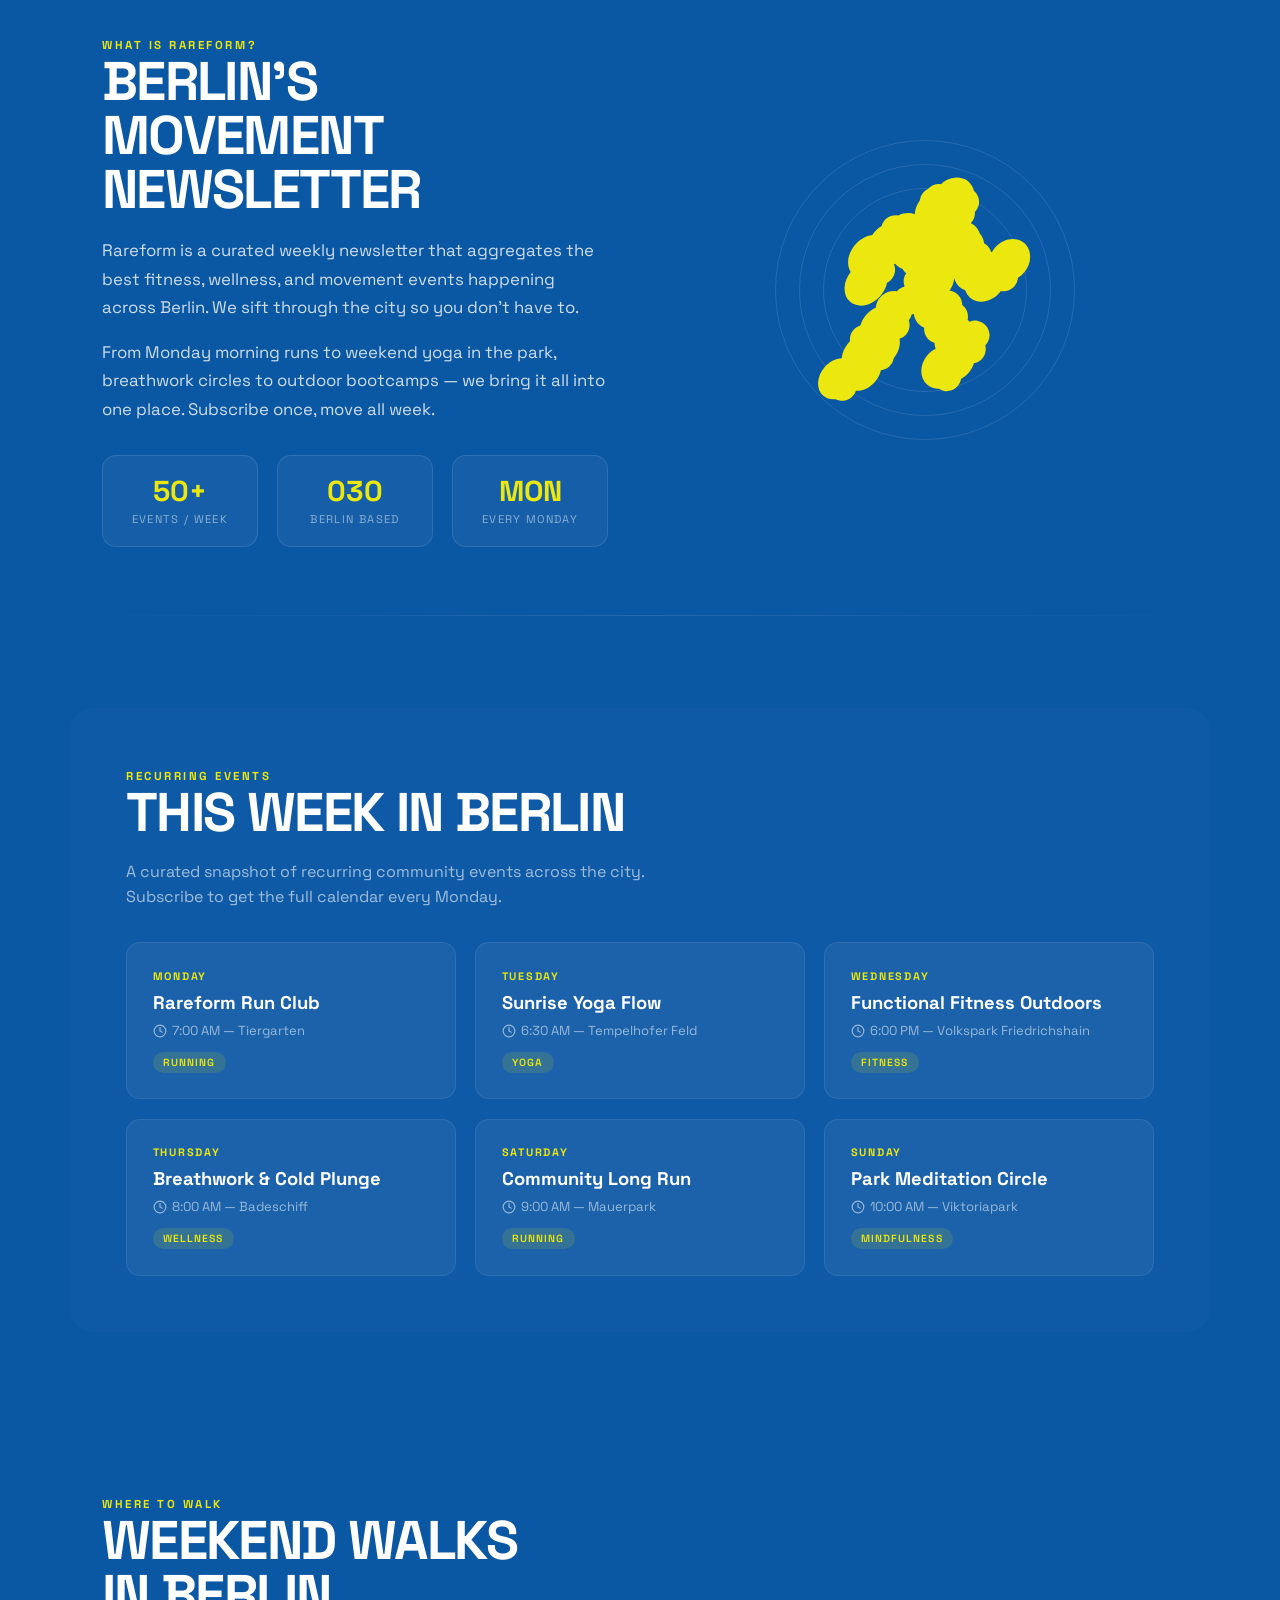
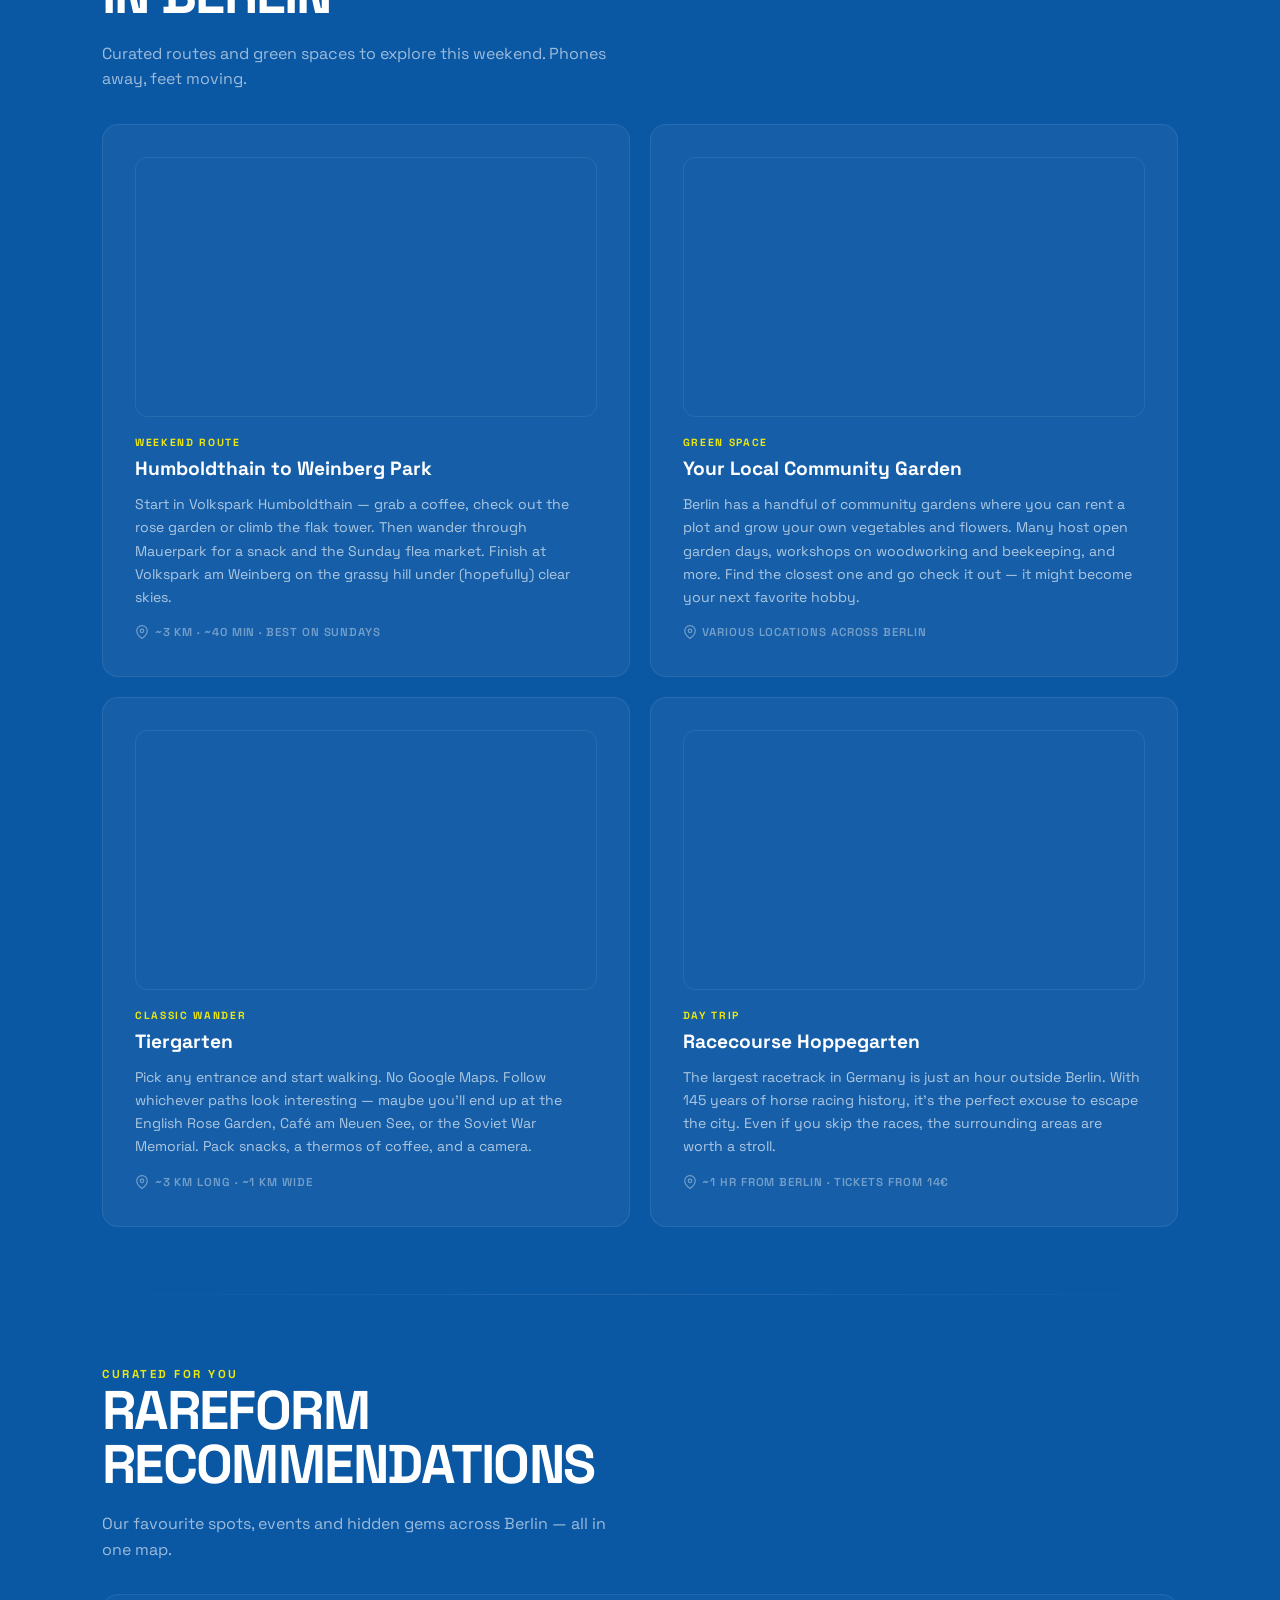
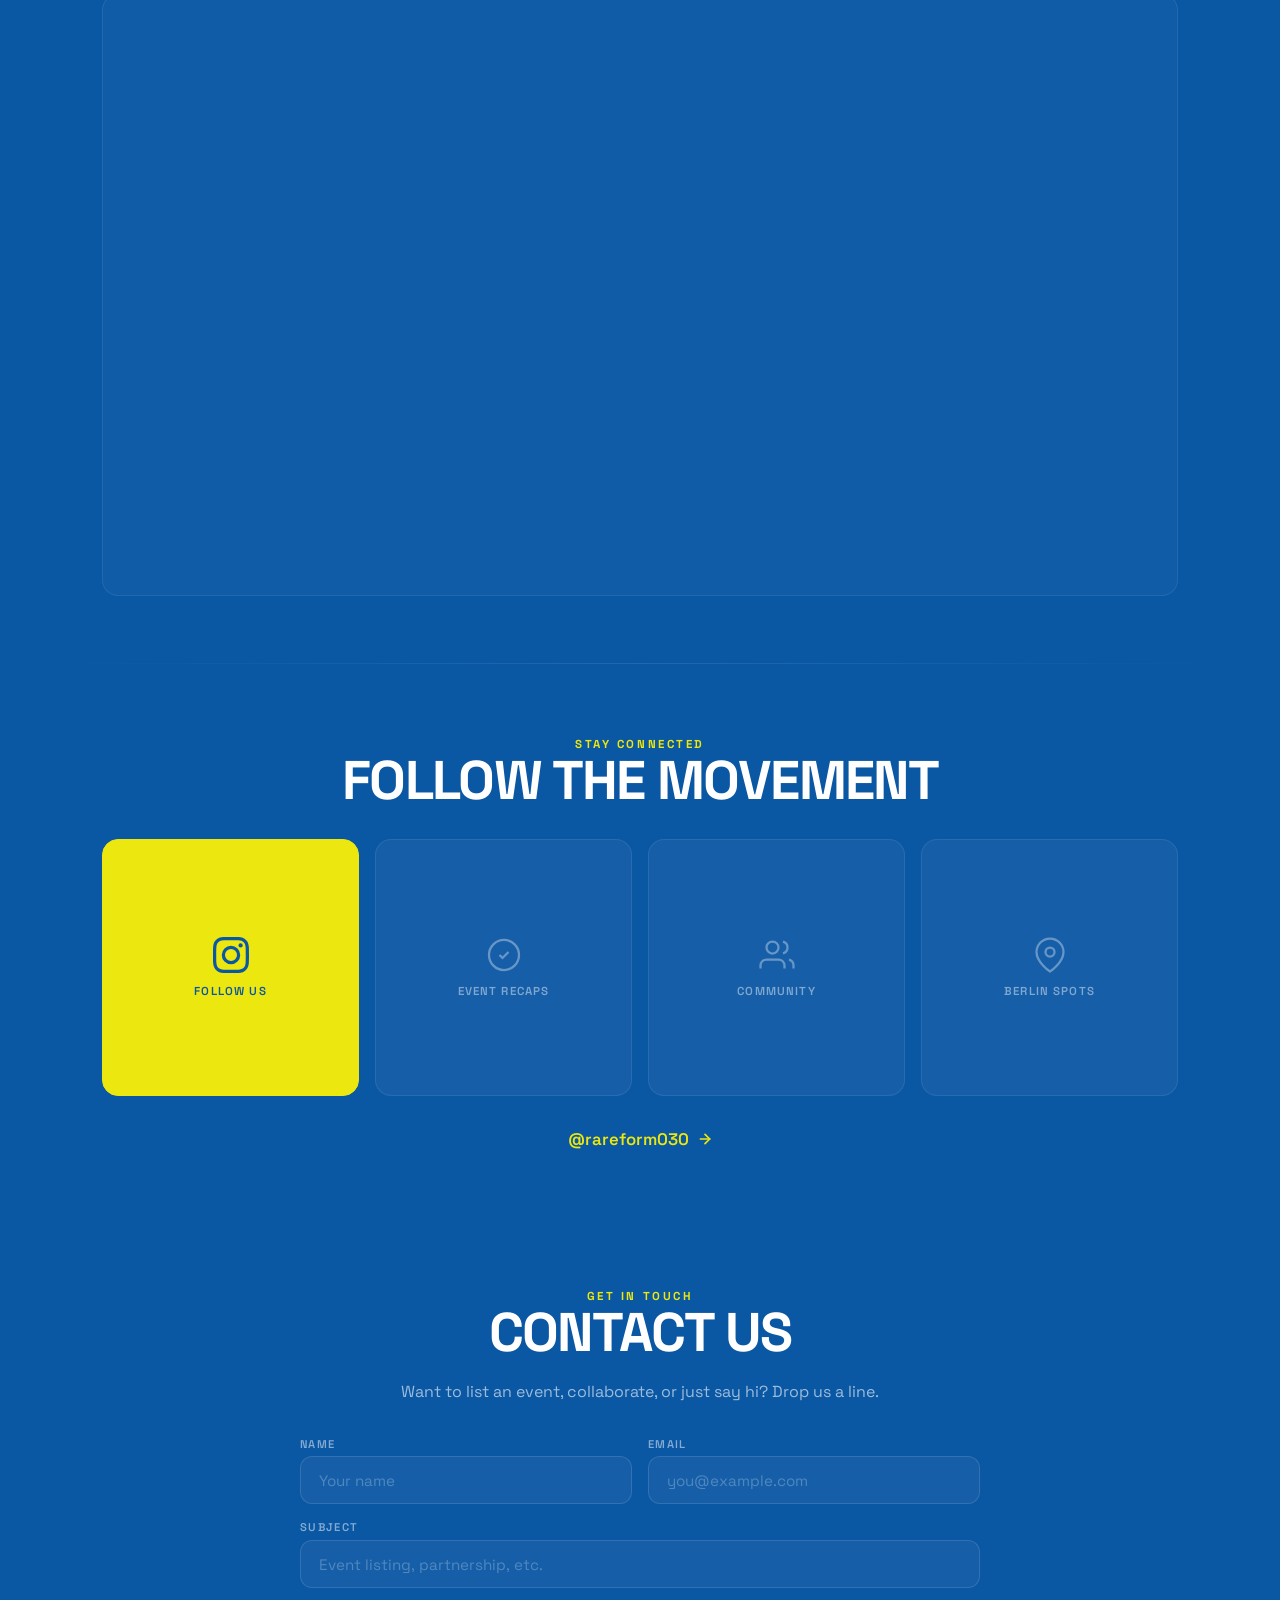
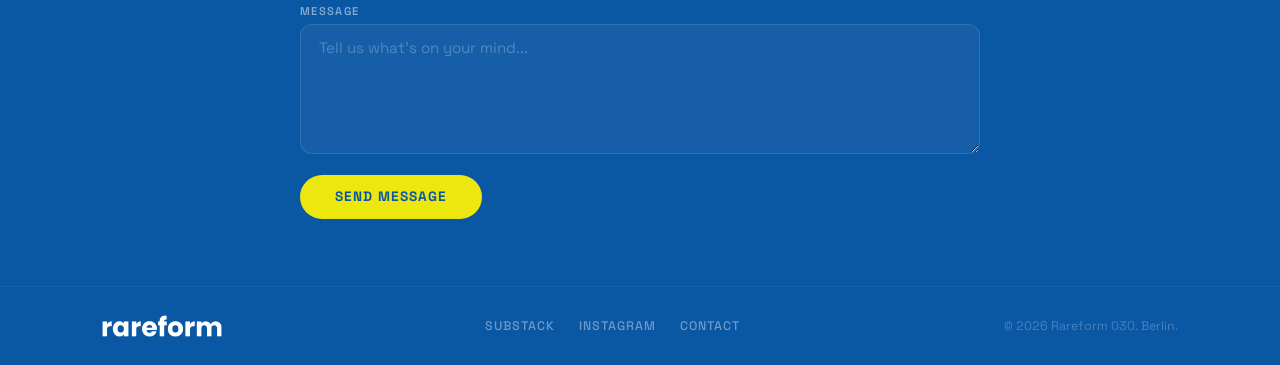
==== commit 8bcc8747: "Update contact form script URL" ====
--- a/index.html
+++ b/index.html
@@ -1493,7 +1493,7 @@
       </div>
 
       <script>
-      const CONTACT_SCRIPT_URL = 'https://script.google.com/a/macros/outcurve.ai/s/AKfycbxRmpp--Bdb7MUtwe_AqHq0X5IJQM65asraF7mFDQsYB7qOllLhMahURZcD25LJVeZs/exec';
+      const CONTACT_SCRIPT_URL = 'https://script.google.com/macros/s/AKfycbw-0d30tTgCojYQSPyOFTertWVkGqjH-U3i5JHBQ9_cVuPKJsU3-uak_rMYu1JiFGs0/exec';
       const contactForm = document.getElementById('contactForm');
       const contactSuccess = document.getElementById('contactSuccess');
 
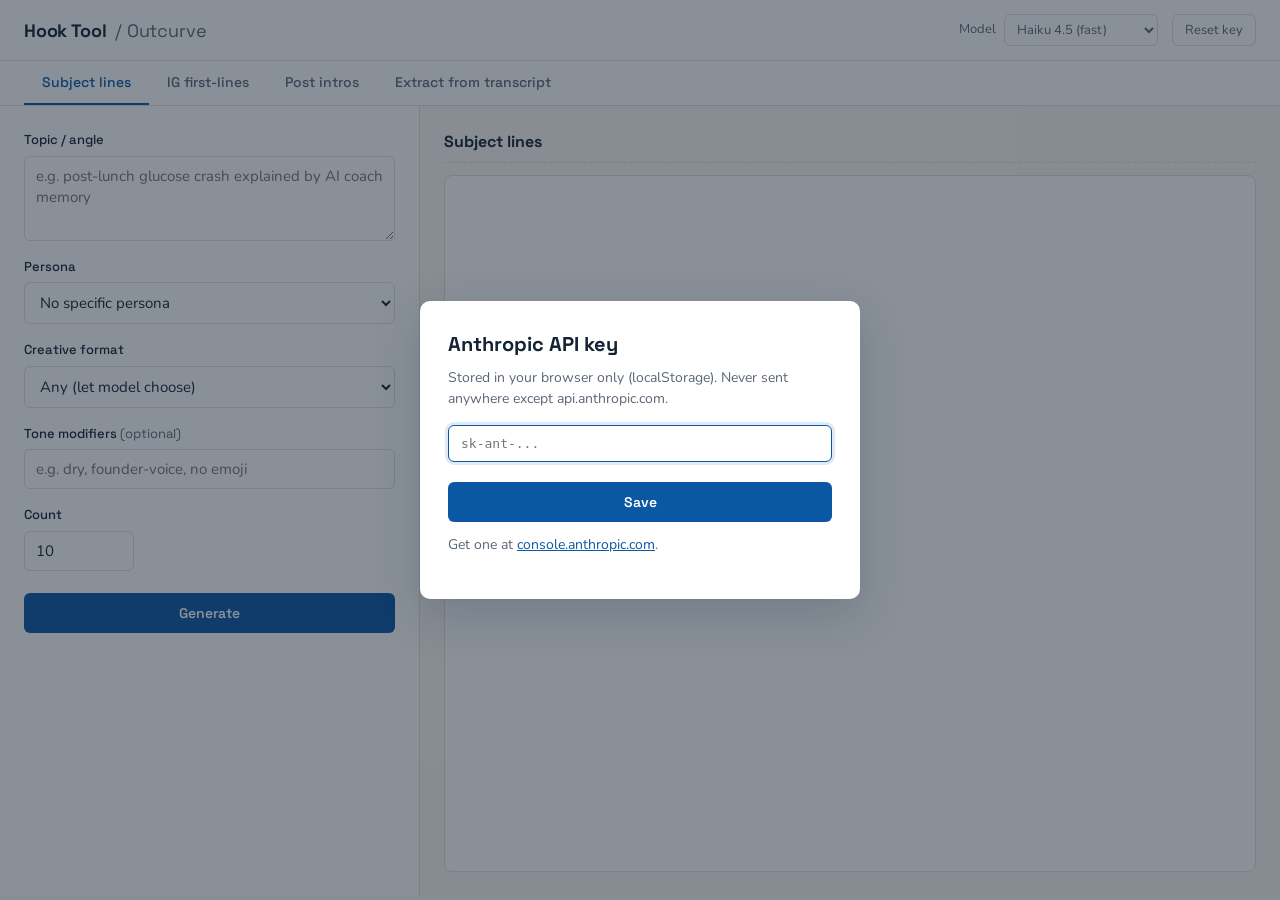
==== commit 90ce50b6: "Add internal hook research tool for Outcurve paid UA Single-page static tool grounded in the 10 Outc" ====
--- a/index.html
+++ b/index.html
@@ -1,1739 +1,105 @@
 <!DOCTYPE html>
 <html lang="en">
 <head>
-<meta charset="UTF-8">
-<meta name="viewport" content="width=device-width, initial-scale=1.0">
-<title>rareform — Your Healthy Life Woven Into Daily Rhythms</title>
-<link rel="preconnect" href="https://fonts.googleapis.com">
-<link href="https://fonts.googleapis.com/css2?family=Nunito:wght@900&family=Space+Grotesk:wght@400;500;700&display=swap" rel="stylesheet">
-<style>
-/* ─── RESET & BASE ─── */
-*, *::before, *::after { margin: 0; padding: 0; box-sizing: border-box; }
-html { scroll-behavior: smooth; }
-body {
-  font-family: 'Space Grotesk', sans-serif;
-  background: #0a57a4;
-  color: #fff;
-  overflow-x: hidden;
-}
-
-/* ─── GRAIN OVERLAY (canvas-generated, heavy risograph style) ─── */
-#grain-canvas {
-  position: fixed;
-  inset: 0;
-  width: 100%;
-  height: 100%;
-  pointer-events: none;
-  z-index: 9999;
-  opacity: 0.18;
-  mix-blend-mode: overlay;
-}
-
-/* ─── FLOWING SQUIGGLE LINES (extracted from Squiggles.ai) ─── */
-.bg-squiggles {
-  position: fixed;
-  inset: 0;
-  pointer-events: none;
-  z-index: 0;
-  overflow: hidden;
-}
-.bg-squiggles svg {
-  width: 100%;
-  height: 100%;
-}
-
-/* ─── NAVIGATION ─── */
-nav {
-  position: fixed;
-  top: 0; left: 0; right: 0;
-  z-index: 1000;
-  padding: 1.2rem 2.5rem;
-  display: flex;
-  justify-content: space-between;
-  align-items: center;
-  backdrop-filter: blur(16px);
-  -webkit-backdrop-filter: blur(16px);
-  background: rgba(10, 87, 164, 0.8);
-  border-bottom: 1px solid rgba(255,255,255,0.06);
-}
-.nav-logo {
-  text-decoration: none;
-  display: inline-flex;
-  align-items: center;
-}
-.nav-logo img {
-  height: 28px;
-  width: auto;
-  filter: brightness(0) invert(1);
-}
-.nav-links { display: flex; gap: 2rem; align-items: center; }
-.nav-links a {
-  color: rgba(255,255,255,0.75);
-  text-decoration: none;
-  font-size: 0.8rem;
-  font-weight: 500;
-  letter-spacing: 0.1em;
-  text-transform: uppercase;
-  transition: color 0.25s;
-}
-.nav-links a:hover { color: #ece70e; }
-.hamburger {
-  display: none;
-  flex-direction: column;
-  gap: 5px;
-  cursor: pointer;
-  background: none;
-  border: none;
-  padding: 8px;
-  -webkit-tap-highlight-color: transparent;
-}
-.hamburger span {
-  width: 26px;
-  height: 2.5px;
-  background: #fff;
-  border-radius: 2px;
-  transition: transform 0.3s ease, opacity 0.3s ease;
-  transform-origin: center;
-}
-.hamburger.active span:nth-child(1) { transform: translateY(7.5px) rotate(45deg); }
-.hamburger.active span:nth-child(2) { opacity: 0; }
-.hamburger.active span:nth-child(3) { transform: translateY(-7.5px) rotate(-45deg); }
-
-/* ─── STICKY MOBILE CTA ─── */
-.mobile-cta {
-  display: none;
-  position: fixed;
-  bottom: 0;
-  left: 0; right: 0;
-  z-index: 999;
-  padding: 0.8rem 1.2rem;
-  background: rgba(10,87,164,0.95);
-  backdrop-filter: blur(12px);
-  -webkit-backdrop-filter: blur(12px);
-  border-top: 1px solid rgba(255,255,255,0.08);
-  transform: translateY(100%);
-  transition: transform 0.3s ease;
-}
-.mobile-cta.visible { transform: translateY(0); }
-.mobile-cta a {
-  display: flex;
-  align-items: center;
-  justify-content: center;
-  gap: 0.5rem;
-  background: #ece70e;
-  color: #0a57a4;
-  font-family: inherit;
-  font-size: 0.85rem;
-  font-weight: 700;
-  letter-spacing: 0.06em;
-  text-transform: uppercase;
-  text-decoration: none;
-  padding: 0.85rem;
-  border-radius: 60px;
-  width: 100%;
-}
-.mobile-cta a svg { width: 16px; height: 16px; }
-
-/* ─── HERO ─── */
-.hero {
-  min-height: 100vh;
-  display: flex;
-  flex-direction: column;
-  justify-content: center;
-  align-items: center;
-  text-align: center;
-  padding: 5.6rem 2rem 2.8rem;
-  position: relative;
-  z-index: 1;
-}
-.hero-runners {
-  position: relative;
-  display: flex;
-  gap: 0.5rem;
-  margin-bottom: 3rem;
-  align-items: flex-end;
-}
-.runner-fig {
-  animation: bounce 2.6s ease-in-out infinite;
-}
-.runner-fig:nth-child(2) { animation-delay: 0.25s; }
-.runner-fig:nth-child(3) { animation-delay: 0.5s; }
-@keyframes bounce {
-  0%, 100% { transform: translateY(0); }
-  50% { transform: translateY(-16px); }
-}
-@keyframes bounceMirror {
-  0%, 100% { transform: scaleX(-1) translateY(0); }
-  50% { transform: scaleX(-1) translateY(-16px); }
-}
-.runner-fig.mirrored {
-  animation-name: bounceMirror;
-}
-.hero h1 {
-  font-size: clamp(2.8rem, 8vw, 6.5rem);
-  font-weight: 700;
-  letter-spacing: -0.04em;
-  line-height: 0.95;
-  text-transform: uppercase;
-  margin-bottom: 1.5rem;
-}
-.hero h1 .yellow { color: #ece70e; }
-.hero-tagline {
-  font-size: clamp(1rem, 2.5vw, 1.35rem);
-  font-weight: 400;
-  color: rgba(255,255,255,0.75);
-  max-width: 520px;
-  line-height: 1.55;
-  margin-bottom: 2.5rem;
-}
-.btn-primary {
-  display: inline-flex;
-  align-items: center;
-  gap: 0.6rem;
-  background: #ece70e;
-  color: #0a57a4;
-  font-family: inherit;
-  font-size: 0.95rem;
-  font-weight: 700;
-  letter-spacing: 0.06em;
-  text-transform: uppercase;
-  text-decoration: none;
-  padding: 1rem 2.4rem;
-  border-radius: 60px;
-  border: none;
-  cursor: pointer;
-  transition: transform 0.2s, box-shadow 0.25s;
-}
-.btn-primary:hover {
-  transform: translateY(-2px);
-  box-shadow: 0 8px 32px rgba(236, 231, 14, 0.3);
-}
-.btn-primary svg { width: 18px; height: 18px; }
-.scroll-hint {
-  position: absolute;
-  bottom: 2rem;
-  left: 50%;
-  transform: translateX(-50%);
-  animation: scrollPulse 2s ease-in-out infinite;
-  opacity: 0.4;
-}
-@keyframes scrollPulse {
-  0%, 100% { transform: translateX(-50%) translateY(0); opacity: 0.4; }
-  50% { transform: translateX(-50%) translateY(8px); opacity: 0.8; }
-}
-
-/* ─── SECTIONS ─── */
-section, .panel {
-  position: relative;
-  z-index: 1;
-}
-.container {
-  max-width: 1140px;
-  margin: 0 auto;
-  padding: 4.2rem 2rem;
-}
-.section-label {
-  font-size: 0.72rem;
-  font-weight: 700;
-  letter-spacing: 0.22em;
-  text-transform: uppercase;
-  color: #ece70e;
-  margin-bottom: 0.8rem;
-}
-.section-title {
-  font-size: clamp(2rem, 5vw, 3.4rem);
-  font-weight: 700;
-  letter-spacing: -0.03em;
-  text-transform: uppercase;
-  line-height: 1;
-  margin-bottom: 1.2rem;
-}
-.section-desc {
-  color: rgba(255,255,255,0.6);
-  max-width: 520px;
-  line-height: 1.6;
-  font-size: 1rem;
-}
-
-/* ─── ABOUT ─── */
-.about-grid {
-  display: grid;
-  grid-template-columns: 1fr 1fr;
-  gap: 4rem;
-  align-items: center;
-  margin-top: 1rem;
-}
-.about-text p {
-  font-size: 1.05rem;
-  line-height: 1.7;
-  color: rgba(255,255,255,0.8);
-  margin-bottom: 1rem;
-}
-.stats-row {
-  display: flex;
-  gap: 1.2rem;
-  margin-top: 2rem;
-}
-.stat {
-  background: rgba(255,255,255,0.05);
-  border: 1px solid rgba(255,255,255,0.1);
-  border-radius: 14px;
-  padding: 1.3rem 1rem;
-  flex: 1;
-  text-align: center;
-  transition: border-color 0.25s;
-}
-.stat:hover { border-color: rgba(236,231,14,0.3); }
-.stat-number {
-  font-size: 1.8rem;
-  font-weight: 700;
-  color: #ece70e;
-  line-height: 1;
-}
-.stat-label {
-  font-size: 0.7rem;
-  text-transform: uppercase;
-  letter-spacing: 0.12em;
-  color: rgba(255,255,255,0.5);
-  margin-top: 0.35rem;
-}
-.about-visual {
-  display: flex;
-  justify-content: center;
-  align-items: center;
-}
-.about-orb {
-  width: 300px;
-  height: 300px;
-  position: relative;
-}
-.about-orb .ring {
-  position: absolute;
-  inset: 0;
-  border: 1.5px solid rgba(255,255,255,0.12);
-  border-radius: 50%;
-  animation: spin 22s linear infinite;
-}
-.about-orb .ring:nth-child(2) { inset: 24px; animation-direction: reverse; animation-duration: 16s; }
-.about-orb .ring:nth-child(3) { inset: 48px; animation-duration: 28s; }
-@keyframes spin { to { transform: rotate(360deg); } }
-
-/* ─── DIVIDER ─── */
-.divider {
-  height: 1px;
-  max-width: 1140px;
-  margin: 0 auto;
-  background: linear-gradient(90deg, transparent, rgba(255,255,255,0.1), transparent);
-}
-
-/* ─── EVENTS ─── */
-.events-panel {
-  background: rgba(255,255,255,0.025);
-  border-radius: 24px;
-  padding: 3.5rem;
-  max-width: 1140px;
-  margin: 3rem auto;
-}
-.events-grid {
-  display: grid;
-  grid-template-columns: repeat(auto-fill, minmax(300px, 1fr));
-  gap: 1.2rem;
-  margin-top: 2rem;
-}
-.event-card {
-  background: rgba(255,255,255,0.05);
-  border: 1px solid rgba(255,255,255,0.08);
-  border-radius: 14px;
-  padding: 1.6rem;
-  transition: transform 0.2s, border-color 0.25s;
-}
-.event-card:hover {
-  transform: translateY(-3px);
-  border-color: rgba(236,231,14,0.5);
-}
-.event-day {
-  font-size: 0.68rem;
-  font-weight: 700;
-  text-transform: uppercase;
-  letter-spacing: 0.16em;
-  color: #ece70e;
-  margin-bottom: 0.5rem;
-}
-.event-name {
-  font-size: 1.15rem;
-  font-weight: 700;
-  margin-bottom: 0.45rem;
-}
-.event-meta {
-  font-size: 0.82rem;
-  color: rgba(255,255,255,0.55);
-  line-height: 1.5;
-  display: flex;
-  align-items: center;
-  gap: 0.35rem;
-}
-.event-meta svg { width: 14px; height: 14px; flex-shrink: 0; }
-.event-tag {
-  display: inline-block;
-  background: rgba(236,231,14,0.12);
-  color: #ece70e;
-  font-size: 0.65rem;
-  font-weight: 600;
-  letter-spacing: 0.1em;
-  text-transform: uppercase;
-  padding: 0.25rem 0.65rem;
-  border-radius: 20px;
-  margin-top: 0.7rem;
-}
-
-/* ─── SUBSTACK CAROUSEL ─── */
-.substack-section { padding: 2.8rem 2rem; }
-.substack-carousel {
-  display: flex;
-  gap: 1.5rem;
-  overflow-x: auto;
-  scroll-snap-type: x mandatory;
-  padding: 1.5rem 0 2rem;
-  -webkit-overflow-scrolling: touch;
-  scrollbar-width: none;
-}
-.substack-carousel::-webkit-scrollbar { display: none; }
-.substack-card {
-  flex: 0 0 340px;
-  scroll-snap-align: start;
-  background: rgba(255,255,255,0.05);
-  border: 1px solid rgba(255,255,255,0.08);
-  border-radius: 16px;
-  padding: 2rem;
-  transition: transform 0.2s, border-color 0.25s;
-  text-decoration: none;
-  color: #fff;
-  display: flex;
-  flex-direction: column;
-}
-.substack-card:hover {
-  transform: translateY(-3px);
-  border-color: rgba(236,231,14,0.5);
-}
-.substack-card .post-date {
-  font-size: 0.68rem;
-  font-weight: 700;
-  text-transform: uppercase;
-  letter-spacing: 0.16em;
-  color: #ece70e;
-  margin-bottom: 0.6rem;
-}
-.substack-card .post-title {
-  font-size: 1.15rem;
-  font-weight: 700;
-  margin-bottom: 0.5rem;
-  line-height: 1.3;
-}
-.substack-card .post-excerpt {
-  font-size: 0.85rem;
-  color: rgba(255,255,255,0.6);
-  line-height: 1.5;
-  flex: 1;
-  display: -webkit-box;
-  -webkit-line-clamp: 3;
-  -webkit-box-orient: vertical;
-  overflow: hidden;
-}
-.substack-card .read-more {
-  margin-top: 1rem;
-  font-size: 0.78rem;
-  font-weight: 600;
-  color: #ece70e;
-  letter-spacing: 0.08em;
-  text-transform: uppercase;
-}
-.carousel-nav {
-  display: flex;
-  gap: 0.75rem;
-  margin-top: 0.5rem;
-}
-.carousel-nav button {
-  background: rgba(255,255,255,0.08);
-  border: 1px solid rgba(255,255,255,0.12);
-  color: #fff;
-  width: 44px;
-  height: 44px;
-  border-radius: 50%;
-  cursor: pointer;
-  display: flex;
-  align-items: center;
-  justify-content: center;
-  transition: background 0.2s;
-}
-.carousel-nav button:hover { background: rgba(236,231,14,0.2); }
-
-/* ─── LOADING SKELETON ─── */
-.skeleton-card {
-  flex: 0 0 340px;
-  background: rgba(255,255,255,0.03);
-  border: 1px solid rgba(255,255,255,0.06);
-  border-radius: 16px;
-  padding: 2rem;
-}
-.skeleton-line {
-  background: rgba(255,255,255,0.06);
-  border-radius: 6px;
-  margin-bottom: 0.8rem;
-  animation: pulse 1.5s ease-in-out infinite;
-}
-.skeleton-line.short { width: 40%; height: 12px; }
-.skeleton-line.medium { width: 80%; height: 16px; }
-.skeleton-line.long { width: 100%; height: 12px; }
-@keyframes pulse {
-  0%, 100% { opacity: 1; }
-  50% { opacity: 0.4; }
-}
-
-/* ─── ADMIN BADGE ─── */
-.admin-hint {
-  display: inline-flex;
-  align-items: center;
-  gap: 0.4rem;
-  background: rgba(236,231,14,0.1);
-  border: 1px solid rgba(236,231,14,0.2);
-  border-radius: 8px;
-  padding: 0.4rem 0.8rem;
-  font-size: 0.7rem;
-  color: #ece70e;
-  margin-top: 1rem;
-  text-decoration: none;
-  transition: background 0.2s;
-}
-.admin-hint:hover { background: rgba(236,231,14,0.18); }
-
-/* ─── WALKS ─── */
-.walks-grid {
-  display: grid;
-  grid-template-columns: repeat(2, 1fr);
-  gap: 1.2rem;
-  margin-top: 2rem;
-}
-.walk-card {
-  background: rgba(255,255,255,0.05);
-  border: 1px solid rgba(255,255,255,0.08);
-  border-radius: 16px;
-  padding: 2rem;
-  transition: transform 0.2s, border-color 0.25s;
-  cursor: default;
-}
-.walk-card:hover {
-  transform: translateY(-3px);
-  border-color: rgba(236,231,14,0.5);
-}
-.walk-card .walk-label {
-  font-size: 0.65rem;
-  font-weight: 700;
-  text-transform: uppercase;
-  letter-spacing: 0.16em;
-  color: #ece70e;
-  margin-bottom: 0.5rem;
-}
-.walk-card .walk-title {
-  font-size: 1.2rem;
-  font-weight: 700;
-  margin-bottom: 0.75rem;
-  line-height: 1.25;
-}
-.walk-card .walk-desc {
-  font-size: 0.88rem;
-  color: rgba(255,255,255,0.65);
-  line-height: 1.65;
-}
-.walk-card .walk-meta {
-  display: inline-flex;
-  align-items: center;
-  gap: 0.35rem;
-  margin-top: 1rem;
-  font-size: 0.72rem;
-  font-weight: 600;
-  color: rgba(255,255,255,0.4);
-  text-transform: uppercase;
-  letter-spacing: 0.08em;
-}
-.walk-card .walk-meta svg { width: 14px; height: 14px; flex-shrink: 0; }
-.walk-card .walk-map {
-  border-radius: 12px;
-  overflow: hidden;
-  margin-bottom: 1.2rem;
-  aspect-ratio: 16/9;
-  position: relative;
-  border: 1px solid rgba(255,255,255,0.08);
-}
-.walk-card .walk-map iframe {
-  width: 100%;
-  height: 100%;
-  border: none;
-  filter: saturate(0.4) brightness(0.75) contrast(1.2);
-  pointer-events: none;
-}
-.walk-card .walk-map-link {
-  position: absolute;
-  inset: 0;
-  display: flex;
-  align-items: center;
-  justify-content: center;
-  background: rgba(10,87,164,0);
-  transition: background 0.25s;
-  text-decoration: none;
-  z-index: 1;
-}
-.walk-card .walk-map-link:hover { background: rgba(10,87,164,0.4); }
-.walk-card .walk-map-link span {
-  opacity: 0;
-  background: #ece70e;
-  color: #0a57a4;
-  font-size: 0.7rem;
-  font-weight: 700;
-  text-transform: uppercase;
-  letter-spacing: 0.08em;
-  padding: 0.5rem 1rem;
-  border-radius: 40px;
-  transition: opacity 0.25s;
-  display: flex;
-  align-items: center;
-  gap: 0.4rem;
-}
-.walk-card .walk-map-link:hover span { opacity: 1; }
-.walk-card .walk-map-link span svg { width: 14px; height: 14px; }
-
-/* ─── RECOMMENDATIONS MAP ─── */
-.recs-map-wrap {
-  margin-top: 2rem;
-  border-radius: 16px;
-  overflow: hidden;
-  border: 1px solid rgba(255,255,255,0.08);
-  background: rgba(255,255,255,0.03);
-}
-.recs-map-wrap iframe {
-  width: 100%;
-  height: 600px;
-  border: none;
-  display: block;
-}
-.recs-placeholder {
-  height: 420px;
-  display: flex;
-  flex-direction: column;
-  align-items: center;
-  justify-content: center;
-  gap: 1.2rem;
-  background:
-    radial-gradient(ellipse at 30% 40%, rgba(10,87,164,0.35) 0%, transparent 60%),
-    radial-gradient(ellipse at 70% 60%, rgba(236,231,14,0.12) 0%, transparent 50%),
-    rgba(255,255,255,0.02);
-  position: relative;
-  overflow: hidden;
-}
-.recs-placeholder::before {
-  content: '';
-  position: absolute;
-  inset: 0;
-  border: 2px dashed rgba(255,255,255,0.1);
-  border-radius: 14px;
-  margin: 12px;
-  pointer-events: none;
-}
-.recs-placeholder-icon {
-  width: 64px;
-  height: 64px;
-  border-radius: 50%;
-  background: rgba(236,231,14,0.12);
-  display: flex;
-  align-items: center;
-  justify-content: center;
-  animation: pulse-glow 2.5s ease-in-out infinite;
-}
-.recs-placeholder-icon svg {
-  width: 28px;
-  height: 28px;
-  color: #ece70e;
-}
-@keyframes pulse-glow {
-  0%, 100% { box-shadow: 0 0 0 0 rgba(236,231,14,0.15); }
-  50% { box-shadow: 0 0 0 16px rgba(236,231,14,0); }
-}
-.recs-placeholder-text {
-  text-align: center;
-}
-.recs-placeholder-text h3 {
-  font-size: 1.1rem;
-  font-weight: 700;
-  margin-bottom: 0.4rem;
-}
-.recs-placeholder-text p {
-  font-size: 0.82rem;
-  color: rgba(255,255,255,0.45);
-  max-width: 320px;
-}
-.recs-badge {
-  display: inline-flex;
-  align-items: center;
-  gap: 0.4rem;
-  background: rgba(236,231,14,0.08);
-  border: 1px solid rgba(236,231,14,0.2);
-  color: #ece70e;
-  font-size: 0.65rem;
-  font-weight: 700;
-  text-transform: uppercase;
-  letter-spacing: 0.12em;
-  padding: 0.45rem 1rem;
-  border-radius: 40px;
-}
-.recs-badge svg { width: 12px; height: 12px; }
-@media (max-width: 768px) {
-  .recs-placeholder { height: 340px; }
-}
-@media (max-width: 480px) {
-  .recs-placeholder { height: 280px; gap: 1rem; }
-  .recs-placeholder-icon { width: 52px; height: 52px; }
-  .recs-placeholder-icon svg { width: 22px; height: 22px; }
-  .recs-placeholder-text h3 { font-size: 0.95rem; }
-  .recs-placeholder-text p { font-size: 0.75rem; }
-  .recs-map-wrap { border-radius: 10px; }
-}
-
-/* ─── INSTAGRAM ─── */
-.insta-grid {
-  display: grid;
-  grid-template-columns: repeat(4, 1fr);
-  gap: 1rem;
-  margin-top: 2rem;
-}
-.insta-card {
-  aspect-ratio: 1;
-  background: rgba(255,255,255,0.05);
-  border: 1px solid rgba(255,255,255,0.08);
-  border-radius: 16px;
-  display: flex;
-  flex-direction: column;
-  justify-content: center;
-  align-items: center;
-  padding: 1.5rem;
-  transition: transform 0.2s, border-color 0.25s;
-  cursor: pointer;
-  text-decoration: none;
-  color: #fff;
-}
-.insta-card:hover {
-  transform: translateY(-3px);
-  border-color: rgba(236,231,14,0.5);
-}
-.insta-card svg { width: 36px; height: 36px; margin-bottom: 0.7rem; opacity: 0.35; }
-.insta-card .label {
-  font-size: 0.72rem;
-  color: rgba(255,255,255,0.45);
-  text-transform: uppercase;
-  letter-spacing: 0.1em;
-  font-weight: 600;
-}
-.insta-card.primary {
-  background: #ece70e;
-  border-color: #ece70e;
-  color: #0a57a4;
-}
-.insta-card.primary svg { opacity: 1; }
-.insta-card.primary .label { color: #0a57a4; }
-.insta-handle {
-  display: inline-flex;
-  align-items: center;
-  gap: 0.5rem;
-  margin-top: 2rem;
-  font-size: 1.05rem;
-  font-weight: 600;
-  color: #ece70e;
-  text-decoration: none;
-  transition: opacity 0.2s;
-}
-.insta-handle:hover { opacity: 0.75; }
-
-/* ─── CONTACT ─── */
-.contact-inner {
-  max-width: 680px;
-  margin: 0 auto;
-  text-align: center;
-}
-.contact-form {
-  margin-top: 2rem;
-  display: flex;
-  flex-direction: column;
-  gap: 1rem;
-  text-align: left;
-}
-.form-row { display: flex; gap: 1rem; }
-.form-row > * { flex: 1; }
-.contact-form label {
-  font-size: 0.7rem;
-  font-weight: 600;
-  text-transform: uppercase;
-  letter-spacing: 0.12em;
-  color: rgba(255,255,255,0.5);
-  display: block;
-  margin-bottom: 0.35rem;
-}
-.contact-form input,
-.contact-form textarea {
-  width: 100%;
-  font-family: inherit;
-  font-size: 0.95rem;
-  color: #fff;
-  background: rgba(255,255,255,0.05);
-  border: 1px solid rgba(255,255,255,0.12);
-  border-radius: 12px;
-  padding: 0.85rem 1.1rem;
-  outline: none;
-  transition: border-color 0.25s;
-}
-.contact-form input::placeholder,
-.contact-form textarea::placeholder { color: rgba(255,255,255,0.25); }
-.contact-form input:focus,
-.contact-form textarea:focus { border-color: #ece70e; }
-.contact-form textarea { min-height: 130px; resize: vertical; }
-.btn-submit {
-  align-self: flex-start;
-  background: #ece70e;
-  color: #0a57a4;
-  font-family: inherit;
-  font-size: 0.85rem;
-  font-weight: 700;
-  letter-spacing: 0.08em;
-  text-transform: uppercase;
-  padding: 0.85rem 2.2rem;
-  border-radius: 60px;
-  border: none;
-  cursor: pointer;
-  transition: transform 0.2s, box-shadow 0.25s;
-}
-.btn-submit:hover {
-  transform: translateY(-2px);
-  box-shadow: 0 6px 24px rgba(236,231,14,0.25);
-}
-
-/* ─── CONTACT SUCCESS OVERLAY ─── */
-.contact-inner { position: relative; }
-.contact-success {
-  position: absolute;
-  inset: 0;
-  display: flex;
-  flex-direction: column;
-  align-items: center;
-  justify-content: center;
-  gap: 1.5rem;
-  background: rgba(10,87,164,0.97);
-  border-radius: 20px;
-  z-index: 10;
-  opacity: 0;
-  pointer-events: none;
-  transition: opacity 0.4s ease;
-}
-.contact-success.visible {
-  opacity: 1;
-  pointer-events: auto;
-}
-.success-check {
-  width: 100px;
-  height: 100px;
-  border-radius: 50%;
-  background: rgba(236,231,14,0.12);
-  display: flex;
-  align-items: center;
-  justify-content: center;
-  animation: success-pop 0.5s cubic-bezier(0.34, 1.56, 0.64, 1) forwards;
-}
-@keyframes success-pop {
-  0% { transform: scale(0); opacity: 0; }
-  60% { transform: scale(1.15); }
-  100% { transform: scale(1); opacity: 1; }
-}
-.success-check svg {
-  width: 52px;
-  height: 52px;
-  stroke: #ece70e;
-  stroke-width: 3;
-  fill: none;
-  stroke-linecap: round;
-  stroke-linejoin: round;
-}
-.success-check svg path {
-  stroke-dasharray: 60;
-  stroke-dashoffset: 60;
-  animation: draw-check 0.5s 0.3s ease forwards;
-}
-@keyframes draw-check {
-  to { stroke-dashoffset: 0; }
-}
-.success-ring {
-  position: absolute;
-  width: 100px;
-  height: 100px;
-  border-radius: 50%;
-  border: 2px solid rgba(236,231,14,0.3);
-  animation: success-ring-expand 0.8s 0.2s ease-out forwards;
-  opacity: 0;
-}
-@keyframes success-ring-expand {
-  0% { transform: scale(1); opacity: 0.6; }
-  100% { transform: scale(1.8); opacity: 0; }
-}
-.contact-success h3 {
-  font-size: 1.4rem;
-  font-weight: 700;
-  color: #fff;
-  opacity: 0;
-  transform: translateY(10px);
-  animation: success-text-in 0.4s 0.5s ease forwards;
-}
-.contact-success p {
-  font-size: 0.9rem;
-  color: rgba(255,255,255,0.6);
-  max-width: 320px;
-  text-align: center;
-  line-height: 1.5;
-  opacity: 0;
-  transform: translateY(10px);
-  animation: success-text-in 0.4s 0.65s ease forwards;
-}
-.contact-success .success-btn {
-  margin-top: 0.5rem;
-  background: rgba(236,231,14,0.1);
-  border: 1px solid rgba(236,231,14,0.25);
-  color: #ece70e;
-  font-family: inherit;
-  font-size: 0.75rem;
-  font-weight: 700;
-  text-transform: uppercase;
-  letter-spacing: 0.1em;
-  padding: 0.65rem 1.6rem;
-  border-radius: 40px;
-  cursor: pointer;
-  opacity: 0;
-  transform: translateY(10px);
-  animation: success-text-in 0.4s 0.8s ease forwards;
-  transition: background 0.2s;
-}
-.contact-success .success-btn:hover {
-  background: rgba(236,231,14,0.2);
-}
-@keyframes success-text-in {
-  to { opacity: 1; transform: translateY(0); }
-}
-
-/* ─── FOOTER ─── */
-footer {
-  border-top: 1px solid rgba(255,255,255,0.06);
-  position: relative;
-  z-index: 1;
-}
-.footer-inner {
-  max-width: 1140px;
-  margin: 0 auto;
-  padding: 1.75rem 2rem;
-  display: flex;
-  justify-content: space-between;
-  align-items: center;
-  flex-wrap: wrap;
-  gap: 1rem;
-}
-.footer-links { display: flex; gap: 1.5rem; }
-.footer-links a {
-  color: rgba(255,255,255,0.4);
-  text-decoration: none;
-  font-size: 0.78rem;
-  text-transform: uppercase;
-  letter-spacing: 0.08em;
-  font-weight: 500;
-  transition: color 0.2s;
-}
-.footer-links a:hover { color: #ece70e; }
-.footer-copy {
-  font-size: 0.78rem;
-  color: rgba(255,255,255,0.25);
-}
-
-/* ─── RESPONSIVE: TABLET ─── */
-@media (max-width: 1024px) {
-  .about-grid { gap: 2.5rem; }
-  .events-grid { grid-template-columns: repeat(auto-fill, minmax(260px, 1fr)); }
-  .insta-grid { grid-template-columns: repeat(2, 1fr); }
-  .container { padding: 3.5rem 1.8rem; }
-}
-
-/* ─── RESPONSIVE: MOBILE ─── */
-@media (max-width: 768px) {
-  /* Nav — smooth slide-down menu */
-  nav { padding: 1rem 1.5rem; }
-  .nav-logo img { height: 24px; }
-  .nav-links {
-    display: flex;
-    flex-direction: column;
-    position: absolute;
-    top: 100%;
-    left: 0; right: 0;
-    background: rgba(10,87,164,0.97);
-    backdrop-filter: blur(16px);
-    -webkit-backdrop-filter: blur(16px);
-    padding: 0 2rem;
-    gap: 0;
-    border-bottom: 1px solid rgba(255,255,255,0.06);
-    max-height: 0;
-    overflow: hidden;
-    transition: max-height 0.35s ease, padding 0.35s ease;
-  }
-  .nav-links.open {
-    max-height: 400px;
-    padding: 1.2rem 2rem;
-    gap: 1.2rem;
-  }
-  .nav-links a {
-    font-size: 0.9rem;
-    padding: 0.5rem 0;
-  }
-  .hamburger { display: flex; }
-  .mobile-cta { display: block; }
-
-  /* Hero — fills viewport nicely */
-  .hero {
-    padding: 5rem 1.5rem 2rem;
-    min-height: calc(100vh - 60px);
-    min-height: calc(100dvh - 60px);
-    justify-content: center;
-  }
-  .hero h1 { margin-bottom: 1rem; }
-  .hero-tagline {
-    font-size: 0.95rem;
-    margin-bottom: 2rem;
-    line-height: 1.6;
-  }
-  .hero-runners { gap: 0.25rem; margin-bottom: 2rem; }
-  .hero-runners .runner-fig { width: 110px; height: 116px; }
-  .btn-primary { font-size: 0.85rem; padding: 0.9rem 2rem; }
-  .scroll-hint { bottom: 5rem; }
-
-  /* Sections — better readability */
-  .container { padding: 2.5rem 1.2rem; }
-  .section-label { font-size: 0.68rem; margin-bottom: 0.5rem; }
-  .section-title { line-height: 1.05; }
-  .section-desc { font-size: 0.9rem; line-height: 1.65; }
-
-  /* About */
-  .about-grid { grid-template-columns: 1fr; gap: 2rem; }
-  .about-visual { order: -1; }
-  .about-orb { width: 200px; height: 200px; }
-  .about-orb svg { width: 170px !important; height: 178px !important; }
-  .about-text p { font-size: 0.95rem; line-height: 1.7; }
-  .stats-row { flex-wrap: wrap; gap: 0.8rem; }
-  .stat { min-width: calc(50% - 0.4rem); padding: 1rem 0.8rem; }
-  .stat-number { font-size: 1.5rem; }
-
-  /* Substack carousel — swipe-friendly */
-  .substack-section { padding: 2rem 1.2rem; }
-  .substack-carousel { scroll-padding-left: 1.2rem; padding: 1rem 0 1.5rem; }
-  .substack-card {
-    flex: 0 0 82vw;
-    padding: 1.5rem;
-    scroll-snap-align: center;
-  }
-  .substack-card .post-title { font-size: 1.05rem; }
-  .skeleton-card { flex: 0 0 82vw; }
-  .carousel-nav { display: none; }
-
-  /* Events */
-  .events-panel { padding: 2rem 1.2rem; margin: 1.5rem 0.8rem; border-radius: 18px; }
-  .events-grid { grid-template-columns: 1fr; gap: 0.8rem; }
-  .event-card {
-    padding: 1.3rem;
-    display: flex;
-    flex-wrap: wrap;
-    align-items: center;
-    gap: 0.3rem;
-  }
-  .event-day { width: 100%; }
-  .event-name { width: 100%; }
-  .event-tag { margin-left: auto; margin-top: 0; }
-
-  /* Walks */
-  .walks-grid { grid-template-columns: 1fr; }
-  .walk-card { padding: 1.5rem; }
-  .walk-card .walk-title { font-size: 1.1rem; }
-  .walk-card .walk-desc { font-size: 0.85rem; }
-
-  /* Instagram */
-  .insta-grid { grid-template-columns: repeat(2, 1fr); gap: 0.8rem; }
-  .insta-card { padding: 1.2rem; border-radius: 12px; }
-  .insta-card svg { width: 28px; height: 28px; margin-bottom: 0.5rem; }
-  .insta-card .label { font-size: 0.65rem; }
-
-  /* Contact — mobile-friendly inputs */
-  .form-row { flex-direction: column; gap: 1rem; }
-  .contact-form input,
-  .contact-form textarea {
-    font-size: 16px;
-    padding: 0.9rem 1.1rem;
-    border-radius: 10px;
-  }
-  .btn-submit {
-    align-self: stretch;
-    text-align: center;
-    padding: 1rem;
-    font-size: 0.9rem;
-    min-height: 48px;
-  }
-
-  /* Footer — room for sticky CTA */
-  .footer-inner { flex-direction: column; text-align: center; gap: 0.8rem; padding-bottom: 5rem; }
-  .footer-links { gap: 1rem; }
-}
-
-/* ─── RESPONSIVE: SMALL PHONES ─── */
-@media (max-width: 480px) {
-  .hero {
-    padding: 4.2rem 1rem 1.75rem;
-  }
-  .hero-runners .runner-fig { width: 80px; height: 84px; }
-  .hero-tagline { font-size: 0.88rem; padding: 0 0.5rem; }
-  .btn-primary { font-size: 0.8rem; padding: 0.85rem 1.6rem; width: 100%; justify-content: center; }
-
-  .container { padding: 2.1rem 1rem; }
-  .section-title { margin-bottom: 0.8rem; }
-  .section-desc { font-size: 0.85rem; }
-
-  .about-orb { width: 160px; height: 160px; }
-  .about-orb svg { width: 130px !important; height: 137px !important; }
-  .stats-row { gap: 0.6rem; }
-  .stat { min-width: 100%; }
-  .stat-number { font-size: 1.3rem; }
-
-  .substack-section { padding: 1.75rem 1rem; }
-  .substack-card { flex: 0 0 88vw; padding: 1.3rem; }
-  .skeleton-card { flex: 0 0 88vw; }
-
-  .events-panel { padding: 1.5rem 1rem; margin: 1rem 0.5rem; }
-  .event-name { font-size: 1.05rem; }
-
-  .insta-grid { gap: 0.6rem; }
-  .insta-card { border-radius: 10px; padding: 1rem; }
-
-  .btn-submit { padding: 0.85rem 1.5rem; }
-
-  .footer-inner { padding: 2rem 1rem 5rem; }
-  .footer-links { flex-wrap: wrap; justify-content: center; gap: 0.8rem; }
-
-  /* Walk cards mobile */
-  .walks-grid { grid-template-columns: 1fr; gap: 1rem; }
-  .walk-card .walk-map { aspect-ratio: 2/1; border-radius: 8px; }
-  .walk-card .walk-map-link span { opacity: 1; font-size: 0.65rem; padding: 0.4rem 0.8rem; }
-  .walk-card .walk-map-link { background: rgba(10,87,164,0.25); }
-}
-
-/* ─── REVEAL ANIMATION ─── */
-.reveal {
-  opacity: 0;
-  transform: translateY(28px);
-  transition: opacity 0.6s ease, transform 0.6s ease;
-}
-.reveal.visible {
-  opacity: 1;
-  transform: translateY(0);
-}
-</style>
+  <meta charset="UTF-8" />
+  <meta name="viewport" content="width=device-width, initial-scale=1.0" />
+  <meta name="robots" content="noindex, nofollow" />
+  <title>Hook Tool — Outcurve</title>
+  <link rel="preconnect" href="https://fonts.googleapis.com" />
+  <link rel="preconnect" href="https://fonts.gstatic.com" crossorigin />
+  <link href="https://fonts.googleapis.com/css2?family=Nunito:wght@400;600;700&family=Space+Grotesk:wght@400;500;700&display=swap" rel="stylesheet" />
+  <link rel="stylesheet" href="styles.css" />
 </head>
 <body>
+  <header class="topbar">
+    <div class="brand">Hook Tool <span class="brand-sub">/ Outcurve</span></div>
+    <div class="topbar-controls">
+      <label class="model-toggle">
+        Model
+        <select id="model-select">
+          <option value="claude-haiku-4-5-20251001">Haiku 4.5 (fast)</option>
+          <option value="claude-sonnet-4-6">Sonnet 4.6 (deeper)</option>
+        </select>
+      </label>
+      <button id="reset-key" class="ghost-btn" type="button">Reset key</button>
+    </div>
+  </header>
 
-<!-- Canvas for heavy grain texture -->
-<canvas id="grain-canvas"></canvas>
+  <nav class="tabs" role="tablist">
+    <button class="tab active" data-mode="subject-lines" role="tab">Subject lines</button>
+    <button class="tab" data-mode="ig-first-lines" role="tab">IG first-lines</button>
+    <button class="tab" data-mode="post-intros" role="tab">Post intros</button>
+    <button class="tab" data-mode="extract-hook" role="tab">Extract from transcript</button>
+  </nav>
 
-<!-- Actual squiggle paths extracted from Squiggles.ai -->
-<div class="bg-squiggles">
-  <svg viewBox="0 0 1024 1661" preserveAspectRatio="xMidYMid slice" fill="none">
-    <!-- Squiggle paths from the original AI file, rendered as subtle light strokes -->
-    <g opacity="0.07" fill="rgba(239,241,249,0.5)" stroke="none">
-      <path d="M575.2,1171.4 C574.1,1206.8 563.2,1238.5 547.1,1262.1 C513.5,1311.8 466.4,1322.5 422.4,1318.0 C410.1,1316.7 398.6,1317.0 386.3,1317.4 C382.4,1317.6 377.9,1319.4 374.1,1320.6 C356.1,1325.9 329.8,1337.6 327.6,1374.1 C324.7,1420.0 367.5,1462.2 388.8,1481.7 C416.4,1507.1 440.4,1537.9 461.9,1576.1 C477.3,1603.5 491.5,1631.5 504.6,1661.1 L500.4,1661.1 C485.5,1626.5 468.5,1593.9 449.9,1563.3 C432.9,1535.2 414.5,1512.0 393.7,1492.3 C371.3,1471.1 328.0,1431.6 325.1,1385.2 C321.7,1330.6 360.8,1315.2 386.9,1314.7 L453.3,1313.3 C485.3,1312.6 522.0,1292.7 546.0,1256.9 C564.9,1228.8 574.3,1190.1 573.2,1148.5 C571.8,1089.0 552.1,1032.5 529.7,986.8 C508.9,944.4 486.7,905.2 462.5,867.6 C431.2,818.8 395.8,779.4 356.5,749.8 C340.9,738.0 325.4,730.9 308.5,726.9 C275.2,719.0 240.1,735.8 233.3,795.9 C226.7,853.5 250.2,897.7 254.0,957.0 C255.6,982.0 252.7,1006.9 243.7,1027.1 C233.7,1049.5 217.2,1059.2 200.4,1058.2 C160.0,1055.8 138.1,1023.7 99.6,1012.1 C84.8,1007.6 62.9,1015.1 50.5,1030.4 C23.0,1064.6 31.8,1119.5 49.5,1160.0 C69.3,1204.9 90.3,1228.1 107.5,1275.3 C122.4,1316.2 125.1,1364.8 105.2,1402.9 C76.9,1457.0 32.3,1458.5 5.2,1505.9 L3.2,1509.3 C-2.1,1518.6 1.9,1490.7 32.4,1467.9 L67.5,1441.6 C79.6,1432.5 90.3,1420.7 99.7,1405.3 C114.4,1381.3 119.6,1347.8 114.5,1314.9 C111.4,1295.7 105.9,1278.9 98.9,1262.5 C76.2,1209.7 33.2,1162.3 30.2,1093.6 C29.0,1065.4 36.1,1040.5 50.2,1024.4 C63.0,1009.7 78.4,1005.3 93.9,1007.9 C108.4,1010.3 121.4,1014.6 135.0,1023.9 C151.3,1035.1 167.4,1045.6 184.9,1051.6 C211.4,1060.7 240.4,1045.9 248.9,998.8 C256.1,959.0 246.8,919.9 238.0,882.6 C233.3,862.9 231.0,843.6 229.9,822.6 C228.2,788.2 235.8,754.3 254.3,736.1 C262.5,728.0 271.6,722.1 281.5,721.8 C289.1,721.6 296.7,721.1 304.4,721.8 C323.9,723.5 342.0,733.7 359.7,747.0 C400.5,777.5 436.7,819.5 468.7,870.3 C487.7,900.4 505.1,931.0 522.2,963.9 C539.1,996.4 553.9,1029.9 564.5,1068.9 C574.6,1106.6 576.5,1130.1 575.2,1171.4Z"/>
-      <path d="M477.2,1200.8 C441.9,1254.5 391.7,1272.1 344.2,1262.7 C338.1,1261.5 332.1,1260.4 326.0,1258.2 L310.4,1252.6 C291.7,1245.9 271.3,1234.6 252.8,1245.1 C225.2,1260.7 228.9,1310.8 237.7,1346.5 C255.6,1419.7 295.7,1492.1 337.2,1532.9 L379.5,1574.5 C401.9,1596.5 424.6,1625.7 438.3,1661.1 L434.0,1661.1 C427.2,1637.4 400.9,1601.8 386.7,1587.7 L340.8,1542.3 C313.7,1515.6 290.4,1483.5 270.5,1443.5 C250.9,1404.3 227.4,1344.7 228.2,1292.9 C228.7,1263.4 242.1,1238.7 260.4,1237.9 C267.0,1237.6 273.8,1236.8 280.3,1237.7 C296.1,1240.1 310.8,1248.2 326.0,1253.9 C333.9,1255.4 341.5,1259.3 349.3,1260.0 C354.8,1260.4 359.8,1260.5 365.3,1261.4 C369.3,1262.1 373.3,1261.4 377.3,1261.0 C412.8,1256.8 447.7,1237.4 474.1,1198.7 C507.5,1149.7 506.3,1079.2 484.8,1018.9 C469.0,974.4 446.7,937.0 420.0,909.5 C404.2,893.3 387.6,882.9 369.4,877.9 C362.9,876.1 357.6,875.3 351.3,877.7 C339.9,882.2 329.4,889.1 322.0,904.3 C312.6,923.7 308.0,952.3 307.3,976.6 L306.3,1009.0 C306.1,1015.0 305.9,1020.9 305.6,1026.8 C305.6,1037.0 305.0,1046.2 303.6,1056.1 C299.8,1106.6 279.5,1144.9 247.5,1149.2 C232.1,1151.3 217.6,1150.5 202.4,1147.3 C190.1,1144.7 178.5,1143.8 166.7,1149.4 C152.6,1156.0 144.0,1176.2 145.5,1200.7 C146.5,1217.6 149.2,1234.8 154.1,1250.2 L169.9,1300.7 C174.6,1315.7 178.4,1331.0 180.0,1347.8 C184.4,1391.9 168.7,1425.6 146.8,1447.9 C132.4,1462.6 117.9,1475.3 102.9,1488.6 C71.7,1516.4 49.0,1549.4 39.5,1607.5 C36.7,1625.1 36.4,1643.4 35.6,1661.1 L32.4,1661.1 C33.0,1648.3 33.1,1634.9 35.0,1621.8 L38.2,1599.3 C43.5,1563.0 57.8,1533.2 76.0,1510.9 C98.2,1483.5 122.2,1467.7 146.5,1442.1 C176.3,1410.5 186.6,1365.9 170.0,1312.5 L153.9,1260.8 C144.9,1231.9 142.2,1216.0 143.6,1184.4 C144.8,1158.1 162.4,1141.5 175.3,1141.7 L196.5,1141.9 C215.4,1142.1 230.0,1150.2 248.3,1144.6 C262.0,1140.5 274.8,1132.9 284.3,1115.8 C293.1,1099.8 298.1,1080.1 300.8,1058.6 C302.3,1046.9 303.6,1035.0 303.9,1022.7 L304.7,974.9 C305.0,953.5 308.2,933.7 314.0,914.9 C322.6,887.6 338.8,872.9 357.6,873.1 C363.1,873.2 369.2,873.0 374.8,874.7 C419.3,888.1 460.6,946.7 484.3,1007.5 C491.8,1026.6 496.7,1046.4 500.2,1067.8 C508.3,1116.9 500.3,1165.9 477.2,1200.8Z"/>
-      <path d="M734.3,1661.1 L730.9,1661.1 C725.3,1596.0 696.8,1552.3 664.2,1517.1 C638.5,1489.4 614.0,1466.3 596.2,1424.2 C583.1,1393.5 580.3,1356.1 588.4,1321.1 C592.4,1304.0 597.6,1288.2 603.5,1272.6 L620.6,1227.3 C630.2,1201.6 639.7,1166.1 640.0,1135.5 C640.8,1055.0 597.5,996.2 562.4,950.6 C517.9,892.7 490.2,853.2 462.2,770.4 C447.0,725.3 430.9,689.6 402.3,665.5 C357.1,627.2 312.8,637.8 262.1,620.6 C215.4,604.8 172.1,559.5 153.6,486.0 C150.6,474.1 149.2,462.0 148.1,449.4 C147.0,436.5 147.9,424.8 149.2,412.2 C156.1,343.6 202.2,297.0 235.1,262.1 C274.4,220.5 314.5,169.6 327.4,93.3 C332.1,61.0 331.7,29.7 324.4,-0.0 L327.4,-0.0 C335.3,33.2 335.8,69.0 328.3,103.2 C314.2,181.2 268.2,233.8 228.2,275.6 C194.7,310.5 157.9,352.5 150.5,420.3 C146.7,492.9 179.4,557.0 217.0,589.2 C267.3,632.2 312.1,619.3 365.4,638.5 C403.1,652.0 434.1,684.5 454.0,738.8 L475.3,796.8 C501.0,866.8 538.2,912.1 576.0,962.0 C601.6,995.8 628.3,1038.1 638.8,1089.5 C645.5,1122.4 642.6,1165.1 633.9,1196.3 C617.4,1256.2 588.3,1300.5 586.4,1362.5 C588.2,1422.9 620.4,1465.0 649.3,1495.2 C690.1,1538.0 725.2,1578.0 734.3,1661.1Z"/>
-      <path d="M810.8,1661.1 L807.3,1661.1 C802.7,1642.8 799.1,1624.0 796.0,1604.0 C775.4,1468.5 694.7,1476.1 660.2,1394.6 C623.5,1308.0 691.2,1229.5 717.3,1162.0 C727.2,1136.4 734.3,1107.8 733.8,1077.3 C732.9,1014.5 704.9,966.6 674.8,933.6 C646.1,902.1 611.0,879.0 579.7,847.9 C555.4,823.8 534.2,794.9 516.6,758.5 C506.0,736.5 497.4,714.0 488.7,690.1 C468.9,635.5 448.2,593.9 411.4,568.0 C398.5,558.9 385.8,551.5 372.0,545.7 L348.3,535.8 C327.8,527.3 307.7,521.6 288.5,506.3 C276.8,497.0 266.1,485.9 257.8,469.7 C236.1,427.7 244.3,377.8 264.6,339.4 C286.7,297.7 311.1,275.3 334.6,237.2 C354.3,205.1 368.2,165.9 374.0,121.8 C375.4,100.1 376.5,80.1 373.5,59.4 C370.5,38.1 366.5,18.5 360.3,-0.0 L363.3,-0.0 C371.1,21.8 375.9,46.0 376.9,72.1 C377.9,99.5 378.4,109.2 374.8,135.0 C371.1,161.3 363.6,185.0 354.2,207.2 C344.2,230.7 331.9,249.7 318.4,267.8 L288.8,307.5 C261.6,344.0 231.9,404.0 257.5,460.8 C273.9,497.2 302.7,512.7 328.3,523.7 C339.0,528.2 349.2,531.1 359.8,535.9 L376.2,543.3 C433.5,569.2 458.7,599.8 489.5,682.8 C496.1,700.7 502.2,717.5 509.5,734.7 C542.5,812.0 579.6,845.0 629.7,886.2 C663.4,913.9 697.3,944.5 719.6,995.6 C732.7,1025.7 737.6,1054.8 736.2,1091.8 C734.6,1135.0 717.2,1175.2 700.3,1207.1 C683.0,1239.8 662.4,1277.0 654.5,1318.7 C643.9,1374.7 673.7,1420.5 701.2,1444.8 L731.1,1471.1 C746.8,1485.0 761.3,1501.3 773.4,1522.7 C799.1,1568.4 796.6,1609.8 810.8,1661.1Z"/>
-      <path d="M1024.0,1362.4 L1024.0,1367.6 C1009.5,1360.6 997.0,1346.5 985.8,1328.9 C962.9,1292.7 953.0,1252.3 943.5,1203.9 C936.4,1167.5 926.5,1134.5 912.6,1103.6 C904.7,1085.8 897.3,1068.9 890.7,1050.0 C876.3,1009.1 873.2,963.2 881.9,918.4 C886.8,893.1 893.4,870.0 900.4,846.1 C913.3,802.5 928.2,757.4 926.7,707.4 C924.6,643.2 897.1,596.6 860.4,579.1 C847.9,573.2 835.5,570.8 822.5,568.5 C814.1,567.0 805.7,568.0 797.2,569.1 L752.1,575.0 C709.1,580.6 669.7,565.1 638.6,515.4 C614.4,476.7 604.3,451.6 573.8,421.2 C565.6,413.1 558.0,405.2 550.1,396.2 C528.0,370.9 513.8,334.0 523.1,288.9 C527.1,270.0 533.4,253.8 540.0,236.8 C550.4,210.2 555.8,180.0 552.1,148.8 C545.6,93.5 513.5,40.8 492.3,-0.0 L495.3,-0.0 C510.6,24.8 524.4,52.3 536.9,81.8 C560.3,136.7 563.8,186.1 541.3,243.0 C535.5,257.7 530.0,272.0 526.4,288.3 C520.2,316.0 523.3,344.9 535.0,367.2 C543.1,382.7 552.7,394.1 563.5,404.8 C599.6,440.6 603.9,449.3 632.3,498.0 C645.9,521.4 660.8,541.7 679.2,554.1 C695.0,564.7 711.0,569.9 728.2,570.7 C743.4,571.4 757.9,568.6 773.1,567.4 L798.1,565.5 C823.1,563.5 847.8,565.0 871.3,579.9 C892.0,593.1 909.1,616.4 919.8,648.0 C935.2,693.7 930.6,754.2 917.3,799.7 L900.3,858.0 C883.2,916.6 870.3,971.4 889.3,1035.1 C901.0,1074.4 919.0,1104.1 932.1,1145.5 C939.9,1170.1 945.0,1195.2 950.3,1221.6 C962.6,1283.0 985.7,1340.2 1024.0,1362.4Z"/>
-      <path d="M1024.0,1461.8 L1024.0,1467.3 C978.7,1460.4 937.6,1416.1 917.4,1348.8 C900.8,1293.4 908.3,1245.0 895.2,1181.8 C888.1,1147.2 873.9,1119.1 854.0,1101.9 L818.8,1071.5 C795.5,1051.2 776.8,1022.6 763.4,985.5 C755.0,962.2 748.5,938.7 741.2,914.3 C727.8,869.2 710.5,835.1 681.9,813.5 L641.0,782.7 C623.3,769.4 608.3,751.6 594.9,728.8 C574.0,693.1 562.7,648.3 561.6,598.8 C560.5,550.5 557.0,508.6 529.6,479.8 C506.8,455.9 482.1,454.7 457.4,421.7 C443.1,402.5 432.3,375.8 431.5,345.4 L430.9,325.6 C430.8,321.2 430.6,313.0 431.2,308.6 C440.8,238.5 451.0,233.3 462.4,177.2 C466.3,158.0 466.8,137.4 466.0,116.4 C465.2,96.3 459.5,76.8 453.7,58.9 C446.4,36.3 435.9,18.8 426.3,-0.0 L430.3,-0.0 C447.9,32.7 462.7,61.4 467.5,106.9 C469.5,126.2 470.1,144.2 467.1,163.1 C464.1,182.2 461.1,199.8 455.7,217.7 C438.3,275.1 422.2,320.2 441.5,382.9 C447.1,401.1 456.1,415.1 466.3,426.2 C488.2,450.1 506.4,452.5 527.8,472.3 C543.4,486.7 554.7,508.8 559.7,536.8 C565.9,571.4 561.6,602.7 569.2,646.4 C573.1,669.2 579.5,690.0 588.5,708.8 C623.7,782.7 666.9,786.6 703.3,828.3 C756.3,889.2 746.3,995.5 813.2,1060.4 C848.6,1094.8 881.9,1106.3 897.8,1178.7 C906.7,1219.3 903.6,1240.5 908.1,1278.4 C911.1,1303.1 913.9,1326.5 920.8,1348.9 C941.0,1413.4 980.2,1455.4 1024.0,1461.8Z"/>
-      <path d="M168.4,875.3 C163.6,897.1 154.5,913.9 141.5,923.5 C131.1,931.3 120.1,936.1 108.7,938.6 L76.1,945.6 C50.1,951.2 16.3,968.6 2.0,1005.7 L0.5,1002.5 L0.5,999.3 C17.2,962.6 48.2,946.8 75.6,940.5 L117.7,930.9 C126.6,928.9 134.9,923.5 142.7,916.7 C176.0,887.4 173.1,814.9 162.5,765.0 C156.7,737.5 149.4,711.9 139.2,687.6 L82.7,551.2 C70.7,522.2 50.5,483.5 28.4,478.1 C18.5,475.7 9.6,483.3 6.0,498.5 C-1.8,531.3 4.5,565.2 18.3,591.0 C37.4,626.8 57.5,648.3 77.2,684.9 C104.5,735.5 113.9,813.3 77.9,859.3 C66.3,874.1 53.1,884.0 39.6,894.4 L0.9,924.2 C6.0,910.3 15.8,906.2 23.8,900.4 L43.8,885.8 C74.3,863.6 101.0,833.4 98.2,771.8 C96.1,725.0 76.6,686.9 55.9,656.4 L26.6,613.0 C16.3,597.8 8.0,579.6 3.0,558.5 L0.5,543.4 L0.5,507.7 C0.9,506.8 1.8,504.0 2.0,502.5 C4.5,484.7 13.1,472.7 24.6,472.8 C56.5,473.3 83.1,543.3 99.1,581.7 L137.7,674.6 C160.2,728.6 182.5,810.7 168.4,875.3Z"/>
-      <path d="M1024.0,251.4 L1024.0,254.7 C964.5,257.5 945.4,323.9 908.8,380.9 C877.1,430.2 836.4,458.5 792.5,462.3 C782.2,463.2 772.8,462.7 762.6,460.2 C752.9,457.8 743.6,456.3 733.7,452.1 C668.2,424.2 607.8,331.9 606.4,216.4 L605.8,168.6 C605.0,107.5 585.4,45.4 562.2,-0.0 L565.2,-0.0 C590.5,45.9 606.7,104.2 608.3,166.9 C608.6,179.7 608.0,191.2 609.1,203.4 C608.8,274.4 626.0,330.9 657.7,378.8 C682.3,415.9 712.6,440.2 745.3,451.7 C753.2,454.4 760.1,457.8 768.2,456.9 C821.2,463.5 872.1,433.2 909.7,372.5 C929.4,340.8 944.9,304.5 966.6,279.7 C983.3,260.5 1004.1,248.2 1024.0,251.4Z"/>
-      <path d="M1024.0,163.7 L1024.0,168.8 C1001.9,167.8 979.6,176.2 960.3,195.2 C929.9,225.0 918.4,272.9 886.4,309.1 C865.5,332.9 840.7,345.7 815.2,347.8 C781.1,350.6 749.5,342.7 720.3,313.0 C679.4,271.3 658.1,197.5 652.2,121.5 L650.7,102.5 C647.5,62.9 648.2,38.2 638.2,-0.0 L641.2,-0.0 C645.2,13.8 647.3,28.6 649.2,44.4 C652.1,67.5 652.3,90.4 654.2,113.7 C658.9,171.5 670.2,225.6 694.0,269.7 C724.4,326.3 765.6,345.8 811.1,343.6 C826.7,342.8 841.6,337.4 856.2,328.9 C877.9,316.2 896.1,294.1 911.1,266.2 L931.5,228.1 C955.3,183.8 988.5,162.0 1024.0,163.7Z"/>
-      <path d="M654.5,1661.1 L651.0,1661.1 C649.8,1649.3 646.6,1638.4 642.9,1627.2 C627.6,1582.1 604.8,1553.8 581.8,1521.0 L553.4,1480.7 C539.8,1461.4 504.1,1402.7 485.4,1426.6 C473.4,1442.0 481.4,1481.1 488.3,1500.9 C494.9,1519.8 502.9,1536.8 512.6,1552.0 L540.4,1596.0 C552.9,1615.9 563.9,1637.2 572.6,1661.1 L568.6,1661.1 C547.6,1600.7 513.0,1572.5 489.3,1513.1 C480.3,1490.3 471.8,1457.5 479.3,1431.4 C484.8,1412.9 500.2,1414.8 508.3,1420.4 C518.8,1427.7 527.8,1437.5 536.5,1449.8 L602.6,1543.5 C624.8,1575.0 647.5,1614.5 654.5,1661.1Z"/>
-      <path d="M275.4,102.0 C263.2,136.7 237.9,161.3 215.9,178.0 L162.1,218.8 C116.6,253.2 85.9,316.3 52.6,349.1 C37.1,364.4 19.3,377.5 0.5,373.1 C0.4,373.1 0.2,373.1 0.0,373.0 C0.2,373.0 0.4,372.9 0.5,372.9 C19.1,366.8 35.3,361.7 50.6,345.4 C61.1,334.3 70.7,322.5 80.2,309.2 L103.8,276.1 C123.6,248.4 144.8,225.3 168.6,207.6 L203.0,182.2 C228.6,163.2 259.9,138.2 273.7,96.8 C283.8,66.8 280.6,31.7 265.1,8.4 C263.3,5.7 261.6,2.7 260.4,-0.0 L264.4,-0.0 C269.0,8.1 274.1,16.0 277.4,26.4 C285.1,50.5 283.7,78.5 275.4,102.0Z"/>
-      <path d="M1024.0,69.8 L1024.0,73.0 C992.3,71.9 961.6,88.7 936.1,120.2 L911.0,151.1 C884.4,184.0 853.2,209.9 818.7,204.1 C800.7,201.1 785.1,192.2 770.7,174.5 C754.2,154.2 742.8,127.5 735.3,96.5 C731.8,81.6 730.1,67.2 728.2,51.5 L722.2,-0.0 L724.2,-0.0 C724.9,2.1 726.1,5.5 726.4,8.4 L731.6,58.0 C734.2,82.7 739.7,104.9 747.7,126.0 C762.8,165.7 787.2,193.2 816.0,198.7 C838.1,203.0 859.1,194.9 878.6,178.9 C906.5,155.9 922.2,126.7 948.4,100.8 C972.0,77.3 996.9,66.9 1024.0,69.8Z"/>
-      <path d="M927.8,986.2 C927.0,996.0 926.8,1004.5 928.3,1013.7 C930.0,1024.4 934.5,1056.5 945.6,1052.7 C949.9,1051.3 953.6,1043.9 955.3,1037.4 L967.9,989.6 C978.8,947.8 998.5,916.1 1024.0,899.2 L1024.0,904.6 C985.3,933.9 976.4,968.0 961.1,1028.1 C957.9,1040.5 953.0,1059.3 943.7,1058.1 C931.5,1056.4 925.6,1026.2 925.9,1010.9 C926.1,998.4 925.6,986.5 926.5,974.5 C928.3,949.8 935.6,927.9 945.0,908.3 C954.7,888.0 966.6,872.2 979.0,856.4 C1002.2,826.7 1017.5,810.2 1024.0,762.4 L1024.0,780.2 C1017.1,814.8 1002.4,832.8 984.9,854.9 C956.5,890.8 932.8,924.5 927.8,986.2Z"/>
-      <path d="M945.8,442.1 C922.6,485.3 935.2,533.3 956.9,569.6 L975.1,600.1 C996.2,635.5 1014.6,670.7 1024.0,717.0 L1024.0,739.7 C1018.6,690.4 1000.7,650.1 978.8,613.5 L951.3,567.3 C931.3,533.9 921.7,484.7 940.9,444.2 C961.2,401.2 993.6,385.7 1024.0,372.9 L1024.0,377.7 C995.6,390.4 966.2,404.2 945.8,442.1Z"/>
-      <path d="M333.3,1661.1 L329.9,1661.1 C327.2,1636.5 317.6,1615.6 306.1,1598.2 C292.2,1577.4 275.9,1565.6 259.0,1553.4 C245.4,1543.6 218.7,1527.5 204.2,1529.9 C167.7,1521.3 131.0,1545.4 115.6,1604.2 C110.7,1622.8 107.7,1641.7 106.1,1661.1 L103.1,1661.1 C104.6,1640.8 107.9,1620.3 113.0,1601.2 C126.8,1549.7 157.5,1521.7 191.5,1524.3 C217.3,1526.3 233.4,1530.3 257.4,1546.9 C274.0,1558.4 289.8,1570.0 303.8,1588.6 C318.3,1607.8 329.5,1632.0 333.3,1661.1Z"/>
-      <path d="M194.4,-0.0 L187.6,37.3 C183.0,62.3 174.3,84.1 162.6,102.6 C140.4,137.5 117.6,169.7 93.4,201.1 C68.8,233.1 33.3,262.3 0.6,253.3 C7.5,249.7 13.7,252.4 20.2,250.6 C45.4,243.5 67.8,226.9 88.0,201.6 C105.4,179.8 121.2,157.1 137.7,133.4 C160.1,101.0 179.3,74.5 186.7,25.4 C188.1,16.4 189.7,8.0 191.4,-0.0 L194.4,-0.0Z"/>
-      <path d="M987.8,1074.5 C983.4,1112.3 983.7,1124.0 989.0,1162.1 C994.0,1198.3 1005.7,1232.0 1024.0,1253.0 L1024.0,1258.8 C1001.2,1236.0 986.0,1184.1 983.8,1140.5 C982.6,1116.9 982.4,1094.4 985.2,1071.5 C990.1,1031.2 1003.5,995.8 1024.0,973.1 L1024.0,979.5 C1004.7,1001.5 992.3,1036.2 987.8,1074.5Z"/>
-      <path d="M107.5,-0.0 C107.5,3.7 107.1,7.9 106.5,12.3 C103.7,35.0 100.9,56.2 95.5,77.5 C79.6,140.0 41.5,179.6 0.5,173.6 L0.5,171.9 C1.9,168.3 3.8,169.6 6.4,169.6 C48.0,169.7 83.2,126.2 95.7,62.3 C99.8,41.3 102.4,20.8 105.5,-0.0 L107.5,-0.0Z"/>
-      <path d="M925.0,-0.0 C925.0,3.0 923.7,5.6 922.0,8.1 C898.3,45.1 870.0,87.3 833.7,74.3 C810.4,65.9 798.7,35.2 796.1,-0.0 L798.1,-0.0 L802.0,20.1 C807.3,48.1 821.3,66.8 838.8,71.4 C854.9,75.7 874.1,64.2 887.6,49.1 C900.5,34.8 911.8,18.3 922.0,-0.0 L925.0,-0.0Z"/>
-      <path d="M1024.0,1584.9 L1024.0,1588.1 C1002.1,1586.9 980.2,1589.9 959.3,1603.6 C943.4,1614.0 930.5,1631.0 918.5,1650.4 C916.4,1653.8 914.6,1657.4 913.6,1661.1 L909.5,1661.1 C929.7,1616.2 964.6,1584.6 999.9,1584.8 L1024.0,1584.9Z"/>
-      <path d="M999.7,540.1 C1002.4,564.8 1011.6,587.0 1024.0,600.8 L1024.0,606.9 C1006.1,586.9 990.9,549.4 997.9,511.4 C1001.6,491.1 1011.5,475.8 1024.0,472.5 L1024.0,477.4 C1007.1,483.0 996.5,511.4 999.7,540.1Z"/>
-      <path d="M37.5,-0.0 C36.9,2.7 36.7,5.9 36.7,9.8 C36.7,39.5 25.4,76.5 4.5,76.8 C3.2,76.8 1.0,74.3 0.5,73.0 L0.5,69.8 C23.9,78.6 35.1,30.5 34.5,-0.0 L37.5,-0.0Z"/>
-      <path d="M888.4,1509.2 C873.0,1535.5 847.4,1518.1 835.5,1488.6 L820.9,1452.4 C813.9,1435.1 804.7,1419.4 792.7,1411.8 C770.7,1397.8 767.4,1402.0 749.6,1392.3 C740.2,1387.2 731.6,1379.7 724.9,1368.1 C706.1,1335.2 719.7,1294.9 735.9,1268.1 L765.2,1220.0 C778.6,1198.1 797.9,1175.5 817.6,1180.2 C846.2,1187.0 860.8,1229.7 855.1,1269.0 L849.5,1306.9 C837.6,1388.0 882.9,1406.9 893.3,1463.8 C896.2,1479.4 895.5,1497.1 888.4,1509.2Z"/>
-      <path d="M846.3,823.9 C841.4,842.9 831.7,854.5 819.5,856.6 C790.6,861.8 775.1,821.4 760.2,788.6 C740.4,745.0 717.6,736.9 686.1,727.8 C662.4,720.8 638.2,702.3 626.6,666.5 C623.8,657.7 621.8,646.2 624.2,636.9 C629.9,614.5 650.8,617.7 662.7,624.0 C674.2,630.0 684.9,637.2 695.3,647.2 L719.2,670.2 C735.9,686.2 753.7,688.5 773.1,690.3 C805.1,693.3 835.7,710.4 847.2,763.4 C851.5,782.8 851.3,804.3 846.3,823.9Z"/>
-      <path d="M425.9,1117.2 C415.5,1139.0 400.7,1164.2 383.3,1168.7 C372.0,1171.6 361.7,1163.9 355.8,1147.9 C343.6,1114.9 345.2,1058.7 355.1,1024.6 C360.9,1004.7 372.3,991.3 386.4,992.5 C414.0,994.8 438.1,1031.4 437.2,1078.1 C434.3,1092.7 431.5,1105.5 425.9,1117.2Z"/>
-      <path d="M35.8,765.8 C34.7,798.9 18.8,817.7 2.1,834.9 L1.5,829.0 C10.1,820.6 18.1,812.0 24.3,799.5 C45.2,757.4 25.7,698.1 5.1,665.6 C2.9,662.3 0.8,658.9 1.7,652.9 C21.7,684.3 37.4,718.8 35.8,765.8Z"/>
-    </g>
-  </svg>
-</div>
+  <main class="layout">
+    <section class="form-pane">
+      <div class="generate-form" data-form="generate">
+        <label class="field">
+          <span>Topic / angle</span>
+          <textarea id="topic" rows="3" placeholder="e.g. post-lunch glucose crash explained by AI coach memory"></textarea>
+        </label>
 
-<!-- ─── NAV ─── -->
-<nav>
-  <a href="#" class="nav-logo"><img src="rareform-logo.png" alt="rareform"></a>
-  <div class="nav-links" id="navLinks">
-    <a href="#posts">Posts</a>
-    <a href="#about">About</a>
-    <a href="#events">Events</a>
-    <a href="#walks">Walks</a>
-    <a href="#recs">Recs</a>
-    <a href="#instagram">Instagram</a>
-    <a href="#contact">Contact</a>
-  </div>
-  <button class="hamburger" id="hamburger" aria-label="Menu">
-    <span></span><span></span><span></span>
-  </button>
-</nav>
+        <label class="field">
+          <span>Persona</span>
+          <select id="persona-select"></select>
+        </label>
 
-<!-- ─── HERO ─── -->
-<section class="hero">
-  <div class="hero-runners">
-    <!-- Character 1 — yellow (from _Stickers-DigitalFile.svg) -->
-    <svg class="runner-fig" width="160" height="168" viewBox="34 270 90 94" fill="none">
-      <path fill="#ece70e" d="M116.5,310.49c-.67.78-1.48,1.46-2.33,1.98-.02.21-.05.42-.08.62-.48,2.56-2.72,4.43-5.33,4.43-.34,0-.67-.03-.99-.09-.19.26-.39.53-.6.77-1.74,2.03-4.22,3.24-6.64,3.24-1.63,0-3.1-.53-4.28-1.54-.83-.72-1.47-1.66-1.85-2.72-.73-.26-1.41-.66-2-1.16-1.05-.9-1.76-2.1-2.09-3.48-.11,1.65-.72,3.28-1.75,4.7.11.01.21.03.33.05,2.56.48,4.43,2.77,4.42,5.36,1.64,1.23,2.45,3.3,2.07,5.34-.02.1-.05.22-.08.33.28.17.54.36.78.58,0,0,.01,0,.02.01.97-.39,2.05-.49,3.03-.3,2.94.55,4.88,3.39,4.33,6.34-.2,1.07-.73,2.07-1.5,2.84.2.77.23,1.59.08,2.37-.42,2.23-2.16,3.95-4.37,4.34-.37,1.3-1.03,2.51-1.95,3.59-.81.94-1.79,1.73-2.86,2.28,0,.06-.01.11-.03.17-.48,2.56-2.72,4.43-5.33,4.43-.35,0-.69-.03-1.01-.1-.71-.13-1.36-.39-1.97-.79h-.06c-1.63,0-3.11-.53-4.28-1.54-1.46-1.26-2.27-3.11-2.25-5.21.01-2.09.82-4.16,2.28-5.85.87-1.02,1.94-1.84,3.11-2.4-.26-.7-.42-1.44-.45-2.22-1.18-.35-2.22-1.11-2.92-2.14-.71-1.04-1.03-2.28-.93-3.52-.62-.26-1.19-.6-1.7-1.04-1.22-1.05-1.99-2.52-2.2-4.19-.25.1-.51.19-.77.26-.23.8-.59,1.54-1.08,2.2.29.87.35,1.81.18,2.72-.37,1.96-1.79,3.57-3.68,4.17.17.82.17,1.7.03,2.6-.26,1.63-1.03,3.28-2.18,4.66,0,.06-.01.12-.03.19-.45,2.4-2.4,4.17-4.79,4.4-.35,1.5-1.12,2.96-2.2,4.23-1.83,2.13-4.35,3.41-6.74,3.41-.15,0-.3,0-.45-.01-.71,2.24-2.79,3.79-5.18,3.79-.34,0-.68-.03-1-.09-.53-.1-1.03-.27-1.49-.51-.28.03-.56.05-.83.05-1.44,0-2.73-.46-3.74-1.32-1.41-1.21-2.09-3.03-1.93-5.14.14-1.93,1-3.9,2.4-5.54,1.76-2.05,4.16-3.3,6.46-3.4.13-1.93,1-3.96,2.4-5.59.24-.28.47-.52.71-.75-.07-.56-.06-1.13.05-1.7.38-2.02,1.86-3.64,3.82-4.21.38-1.41,1.12-2.77,2.13-3.96,1.03-1.19,2.28-2.13,3.62-2.72.02-.21.06-.44.1-.67.61-3.26,3.46-5.63,6.78-5.63.37,0,.75.03,1.12.09.73-.87,1.75-1.49,2.84-1.77-.36-.94-.45-1.95-.26-2.94.13-.71.42-1.41.82-2.02-.41-.35-.78-.76-1.08-1.21-.08-.11-.15-.22-.21-.33-.71-.26-1.36-.64-1.93-1.13-.32-.27-.6-.58-.86-.9-.15.09-.3.17-.44.24.39.97.5,2.02.3,3.06-.32,1.68-1.41,3.11-2.92,3.87-.36,1.72-1.21,3.39-2.45,4.85-2,2.33-4.75,3.71-7.34,3.71-1.55,0-2.95-.49-4.04-1.43-1.52-1.3-2.26-3.28-2.09-5.56.14-1.93.94-3.91,2.27-5.6-1.75-2.84-1.07-7,1.7-10.23,1.74-2.03,4.05-3.35,6.36-3.66.25-.36.52-.71.8-1.04.8-.93,1.75-1.74,2.76-2.35.62-2.4,2.76-4.07,5.25-4.07.34,0,.68.03,1,.09h.03c1.18-.59,2.46-.91,3.7-.91.87,0,1.68.15,2.45.44.01-.37.05-.73.12-1.12.24-1.42.86-2.81,1.77-4.02.01-.13.03-.26.06-.39.33-1.71,1.41-3.12,2.97-3.88,1.2-1.41,3.03-2.13,4.91-1.85,1.69-1.61,3.86-2.54,5.97-2.54,1.63,0,3.11.53,4.29,1.54,1.04.89,1.75,2.09,2.06,3.48,1.52,1.26,2.23,3.23,1.87,5.18-.2,1.07-.71,2.04-1.48,2.81.03.46,0,.92-.08,1.38-.2,1.05-.71,2.03-1.45,2.79.53.24,1.03.56,1.47.94.92.79,1.59,1.84,1.95,3.04.85.95,1.39,2.15,1.57,3.51.29.17.56.37.81.58.85.73,1.49,1.7,1.85,2.8.1-.01.19-.03.3-.04.32-.6.71-1.16,1.16-1.69,1.74-2.02,4.23-3.24,6.64-3.24,1.63,0,3.11.53,4.28,1.54,3.01,2.58,3,7.54-.02,11.06Z"/>
-    </svg>
-    <!-- Character 2 — yellow (from _Stickers-DigitalFile.svg) -->
-    <svg class="runner-fig" width="160" height="168" viewBox="107 250 90 94" fill="none">
-      <path fill="#ece70e" d="M189.21,279.4c-1.17-1-2.65-1.54-4.28-1.54-2.42,0-4.91,1.21-6.64,3.24-.45.52-.84,1.09-1.16,1.68-.1.01-.19.03-.29.05-.37-1.11-1-2.07-1.86-2.8-.25-.22-.52-.42-.81-.59-.17-1.35-.71-2.56-1.57-3.51-.35-1.2-1.03-2.25-1.95-3.04-.44-.38-.94-.7-1.47-.94.75-.77,1.25-1.74,1.45-2.79.09-.46.12-.92.08-1.38.76-.77,1.27-1.74,1.48-2.81.37-1.95-.35-3.93-1.87-5.18-.31-1.39-1.03-2.58-2.06-3.48-1.17-1-2.65-1.54-4.29-1.54-2.12,0-4.29.92-5.97,2.54-.27-.04-.53-.06-.79-.06-1.59,0-3.09.69-4.12,1.91-1.57.76-2.65,2.17-2.97,3.88-.02.12-.04.26-.06.38-.91,1.21-1.52,2.6-1.77,4.03-.06.37-.1.75-.12,1.12-.76-.29-1.58-.44-2.45-.44-1.24,0-2.51.31-3.7.91,0,0-.02,0-.03,0-.33-.06-.67-.09-1-.09-2.49,0-4.63,1.66-5.25,4.06-1.01.62-1.96,1.43-2.76,2.36-.28.34-.55.69-.79,1.04-2.31.3-4.63,1.63-6.37,3.65-2.77,3.23-3.45,7.39-1.7,10.23-1.32,1.7-2.13,3.68-2.27,5.6-.17,2.28.57,4.25,2.09,5.55,1.09.94,2.49,1.43,4.04,1.43,2.6,0,5.34-1.39,7.34-3.72,1.25-1.45,2.09-3.12,2.45-4.85,1.52-.75,2.6-2.18,2.92-3.86.19-1.04.09-2.09-.3-3.06.15-.08.3-.15.45-.24.25.33.54.63.85.9.58.49,1.23.87,1.93,1.13.06.1.13.21.21.33.3.44.67.85,1.09,1.21-.41.61-.7,1.3-.83,2.02-.19,1-.1,2,.26,2.94-1.09.28-2.11.91-2.84,1.77-.37-.06-.74-.09-1.12-.09-3.32,0-6.17,2.37-6.78,5.64-.04.21-.07.44-.09.67-1.35.59-2.6,1.52-3.63,2.72-1.01,1.18-1.75,2.54-2.13,3.95-1.95.57-3.44,2.2-3.82,4.21-.1.56-.12,1.13-.05,1.7-.25.24-.48.49-.7.74-1.41,1.64-2.27,3.66-2.41,5.6-2.31.09-4.7,1.35-6.46,3.4-1.41,1.64-2.26,3.6-2.4,5.54-.16,2.1.53,3.93,1.93,5.13,1.01.87,2.31,1.33,3.74,1.33.27,0,.55-.02.83-.05.47.24.97.41,1.49.51.33.06.67.1,1.01.1,2.38,0,4.45-1.54,5.17-3.79,2.51.17,5.24-1.12,7.19-3.39,1.09-1.27,1.85-2.72,2.2-4.23,2.39-.24,4.34-2.01,4.79-4.4.01-.06.02-.12.03-.19,1.14-1.39,1.91-3.04,2.17-4.66.15-.91.14-1.78-.03-2.61,1.88-.6,3.31-2.2,3.69-4.16.17-.91.1-1.84-.19-2.72.49-.67.86-1.4,1.09-2.2.26-.07.51-.16.76-.26.21,1.67.98,3.15,2.2,4.19.51.43,1.07.78,1.7,1.04-.1,1.24.22,2.48.93,3.52.71,1.03,1.74,1.78,2.92,2.13.03.78.19,1.53.45,2.23-1.16.55-2.24,1.39-3.11,2.4-3.02,3.52-3.03,8.48-.03,11.06,1.17,1,2.65,1.54,4.28,1.54h.05c.6.39,1.28.67,1.97.8.33.06.67.1,1.01.1,2.6,0,4.84-1.86,5.33-4.43.01-.06.02-.12.03-.17,1.07-.56,2.06-1.34,2.86-2.28.91-1.07,1.59-2.3,1.95-3.59,2.21-.39,3.96-2.11,4.37-4.34.15-.78.12-1.6-.08-2.38.77-.77,1.3-1.77,1.5-2.83.55-2.94-1.39-5.78-4.34-6.34-.34-.06-.67-.1-1-.1-.69,0-1.38.14-2.02.4,0,0-.01-.01-.02-.02-.24-.21-.51-.4-.78-.58.03-.1.06-.21.08-.33.38-2.03-.43-4.11-2.07-5.33.01-2.6-1.86-4.88-4.43-5.36-.1-.02-.21-.04-.32-.06,1.03-1.41,1.64-3.05,1.75-4.7.33,1.39,1.04,2.58,2.09,3.48.6.51,1.27.9,2.01,1.16.37,1.07,1.01,2,1.84,2.72,1.17,1.01,2.65,1.54,4.29,1.54,2.42,0,4.9-1.21,6.64-3.24.21-.24.41-.51.6-.78.32.06.65.09.99.09,2.6,0,4.85-1.86,5.33-4.42.04-.21.07-.42.08-.62.87-.53,1.65-1.19,2.33-1.98,1.45-1.69,2.26-3.77,2.27-5.85v-.06c0-2.08-.8-3.91-2.25-5.15Z"/>
-    </svg>
-    <!-- Character 3 — white (mirrored character 1) -->
-    <svg class="runner-fig" width="160" height="168" viewBox="34 270 90 94" fill="none">
-      <path fill="rgba(255,255,255,0.9)" d="M116.5,310.49c-.67.78-1.48,1.46-2.33,1.98-.02.21-.05.42-.08.62-.48,2.56-2.72,4.43-5.33,4.43-.34,0-.67-.03-.99-.09-.19.26-.39.53-.6.77-1.74,2.03-4.22,3.24-6.64,3.24-1.63,0-3.1-.53-4.28-1.54-.83-.72-1.47-1.66-1.85-2.72-.73-.26-1.41-.66-2-1.16-1.05-.9-1.76-2.1-2.09-3.48-.11,1.65-.72,3.28-1.75,4.7.11.01.21.03.33.05,2.56.48,4.43,2.77,4.42,5.36,1.64,1.23,2.45,3.3,2.07,5.34-.02.1-.05.22-.08.33.28.17.54.36.78.58,0,0,.01,0,.02.01.97-.39,2.05-.49,3.03-.3,2.94.55,4.88,3.39,4.33,6.34-.2,1.07-.73,2.07-1.5,2.84.2.77.23,1.59.08,2.37-.42,2.23-2.16,3.95-4.37,4.34-.37,1.3-1.03,2.51-1.95,3.59-.81.94-1.79,1.73-2.86,2.28,0,.06-.01.11-.03.17-.48,2.56-2.72,4.43-5.33,4.43-.35,0-.69-.03-1.01-.1-.71-.13-1.36-.39-1.97-.79h-.06c-1.63,0-3.11-.53-4.28-1.54-1.46-1.26-2.27-3.11-2.25-5.21.01-2.09.82-4.16,2.28-5.85.87-1.02,1.94-1.84,3.11-2.4-.26-.7-.42-1.44-.45-2.22-1.18-.35-2.22-1.11-2.92-2.14-.71-1.04-1.03-2.28-.93-3.52-.62-.26-1.19-.6-1.7-1.04-1.22-1.05-1.99-2.52-2.2-4.19-.25.1-.51.19-.77.26-.23.8-.59,1.54-1.08,2.2.29.87.35,1.81.18,2.72-.37,1.96-1.79,3.57-3.68,4.17.17.82.17,1.7.03,2.6-.26,1.63-1.03,3.28-2.18,4.66,0,.06-.01.12-.03.19-.45,2.4-2.4,4.17-4.79,4.4-.35,1.5-1.12,2.96-2.2,4.23-1.83,2.13-4.35,3.41-6.74,3.41-.15,0-.3,0-.45-.01-.71,2.24-2.79,3.79-5.18,3.79-.34,0-.68-.03-1-.09-.53-.1-1.03-.27-1.49-.51-.28.03-.56.05-.83.05-1.44,0-2.73-.46-3.74-1.32-1.41-1.21-2.09-3.03-1.93-5.14.14-1.93,1-3.9,2.4-5.54,1.76-2.05,4.16-3.3,6.46-3.4.13-1.93,1-3.96,2.4-5.59.24-.28.47-.52.71-.75-.07-.56-.06-1.13.05-1.7.38-2.02,1.86-3.64,3.82-4.21.38-1.41,1.12-2.77,2.13-3.96,1.03-1.19,2.28-2.13,3.62-2.72.02-.21.06-.44.1-.67.61-3.26,3.46-5.63,6.78-5.63.37,0,.75.03,1.12.09.73-.87,1.75-1.49,2.84-1.77-.36-.94-.45-1.95-.26-2.94.13-.71.42-1.41.82-2.02-.41-.35-.78-.76-1.08-1.21-.08-.11-.15-.22-.21-.33-.71-.26-1.36-.64-1.93-1.13-.32-.27-.6-.58-.86-.9-.15.09-.3.17-.44.24.39.97.5,2.02.3,3.06-.32,1.68-1.41,3.11-2.92,3.87-.36,1.72-1.21,3.39-2.45,4.85-2,2.33-4.75,3.71-7.34,3.71-1.55,0-2.95-.49-4.04-1.43-1.52-1.3-2.26-3.28-2.09-5.56.14-1.93.94-3.91,2.27-5.6-1.75-2.84-1.07-7,1.7-10.23,1.74-2.03,4.05-3.35,6.36-3.66.25-.36.52-.71.8-1.04.8-.93,1.75-1.74,2.76-2.35.62-2.4,2.76-4.07,5.25-4.07.34,0,.68.03,1,.09h.03c1.18-.59,2.46-.91,3.7-.91.87,0,1.68.15,2.45.44.01-.37.05-.73.12-1.12.24-1.42.86-2.81,1.77-4.02.01-.13.03-.26.06-.39.33-1.71,1.41-3.12,2.97-3.88,1.2-1.41,3.03-2.13,4.91-1.85,1.69-1.61,3.86-2.54,5.97-2.54,1.63,0,3.11.53,4.29,1.54,1.04.89,1.75,2.09,2.06,3.48,1.52,1.26,2.23,3.23,1.87,5.18-.2,1.07-.71,2.04-1.48,2.81.03.46,0,.92-.08,1.38-.2,1.05-.71,2.03-1.45,2.79.53.24,1.03.56,1.47.94.92.79,1.59,1.84,1.95,3.04.85.95,1.39,2.15,1.57,3.51.29.17.56.37.81.58.85.73,1.49,1.7,1.85,2.8.1-.01.19-.03.3-.04.32-.6.71-1.16,1.16-1.69,1.74-2.02,4.23-3.24,6.64-3.24,1.63,0,3.11.53,4.28,1.54,3.01,2.58,3,7.54-.02,11.06Z"/>
-    </svg>
+        <label class="field">
+          <span>Creative format</span>
+          <select id="format-select">
+            <option value="any">Any (let model choose)</option>
+            <option value="demo_led">Demo-led</option>
+            <option value="story_led">Story-led</option>
+            <option value="problem_led">Problem-led</option>
+            <option value="persona_led">Persona-led</option>
+          </select>
+        </label>
+
+        <label class="field">
+          <span>Tone modifiers <em>(optional)</em></span>
+          <input id="tone" type="text" placeholder="e.g. dry, founder-voice, no emoji" />
+        </label>
+
+        <label class="field count-field">
+          <span>Count</span>
+          <input id="count" type="number" min="3" max="20" value="10" />
+        </label>
+
+        <button id="generate-btn" class="primary-btn" type="button">Generate</button>
+      </div>
+
+      <div class="extract-form hidden" data-form="extract">
+        <label class="field">
+          <span>Paste transcript</span>
+          <textarea id="transcript" rows="14" placeholder="Paste a video transcript (Reel, TikTok, YouTube short, podcast clip). Up to ~10,000 characters."></textarea>
+          <small class="char-count"><span id="transcript-count">0</span> / 10,000 chars</small>
+        </label>
+        <button id="extract-btn" class="primary-btn" type="button">Extract hook</button>
+      </div>
+    </section>
+
+    <section class="output-pane">
+      <div class="output-header">
+        <span id="output-label">Output</span>
+        <span id="status" class="status"></span>
+      </div>
+      <div id="output" class="output"></div>
+    </section>
+  </main>
+
+  <div id="key-modal" class="modal hidden" aria-hidden="true">
+    <div class="modal-card">
+      <h2>Anthropic API key</h2>
+      <p>Stored in your browser only (localStorage). Never sent anywhere except api.anthropic.com.</p>
+      <input id="key-input" type="password" placeholder="sk-ant-..." autocomplete="off" />
+      <div class="modal-actions">
+        <button id="key-save" class="primary-btn" type="button">Save</button>
+      </div>
+      <p class="modal-foot">Get one at <a href="https://console.anthropic.com/settings/keys" target="_blank" rel="noopener">console.anthropic.com</a>.</p>
+    </div>
   </div>
 
-  <h1>Designed to<br>keep you <span class="yellow">moving</span></h1>
-  <p class="hero-tagline">Your healthy life woven into daily rhythms. Berlin's curated guide to the best fitness and wellness events, every week.</p>
-  <a href="https://rareform030.substack.com" target="_blank" class="btn-primary">
-    Subscribe on Substack
-    <svg viewBox="0 0 24 24" fill="none" stroke="currentColor" stroke-width="2.5" stroke-linecap="round" stroke-linejoin="round"><path d="M5 12h14"/><path d="m12 5 7 7-7 7"/></svg>
-  </a>
-
-  <div class="scroll-hint">
-    <svg width="24" height="24" viewBox="0 0 24 24" fill="none" stroke="white" stroke-width="2" stroke-linecap="round"><path d="M12 5v14"/><path d="m19 12-7 7-7-7"/></svg>
-  </div>
-</section>
-
-<!-- ─── LATEST POSTS ─── -->
-<section id="posts" class="substack-section reveal">
-  <div class="container">
-    <span class="section-label">Latest from Substack</span>
-    <h2 class="section-title">Recent Newsletters</h2>
-    <p class="section-desc">Catch up on the latest curated events and movement stories from Berlin.</p>
-    <div class="substack-carousel" id="substackCarousel">
-      <div class="skeleton-card"><div class="skeleton-line short"></div><div class="skeleton-line medium"></div><div class="skeleton-line long"></div><div class="skeleton-line long"></div></div>
-      <div class="skeleton-card"><div class="skeleton-line short"></div><div class="skeleton-line medium"></div><div class="skeleton-line long"></div><div class="skeleton-line long"></div></div>
-      <div class="skeleton-card"><div class="skeleton-line short"></div><div class="skeleton-line medium"></div><div class="skeleton-line long"></div><div class="skeleton-line long"></div></div>
-    </div>
-    <div class="carousel-nav">
-      <button onclick="document.getElementById('substackCarousel').scrollBy({left:-360,behavior:'smooth'})" aria-label="Previous">
-        <svg width="18" height="18" viewBox="0 0 24 24" fill="none" stroke="currentColor" stroke-width="2.5" stroke-linecap="round"><path d="M19 12H5"/><path d="m12 19-7-7 7-7"/></svg>
-      </button>
-      <button onclick="document.getElementById('substackCarousel').scrollBy({left:360,behavior:'smooth'})" aria-label="Next">
-        <svg width="18" height="18" viewBox="0 0 24 24" fill="none" stroke="currentColor" stroke-width="2.5" stroke-linecap="round"><path d="M5 12h14"/><path d="m12 5 7 7-7 7"/></svg>
-      </button>
-    </div>
-  </div>
-</section>
-
-<div class="divider"></div>
-
-<!-- ─── ABOUT ─── -->
-<section id="about" class="reveal">
-  <div class="container">
-    <div class="about-grid">
-      <div class="about-text">
-        <span class="section-label">What is Rareform?</span>
-        <h2 class="section-title">Berlin's Movement<br>Newsletter</h2>
-        <p>Rareform is a curated weekly newsletter that aggregates the best fitness, wellness, and movement events happening across Berlin. We sift through the city so you don't have to.</p>
-        <p>From Monday morning runs to weekend yoga in the park, breathwork circles to outdoor bootcamps — we bring it all into one place. Subscribe once, move all week.</p>
-        <div class="stats-row">
-          <div class="stat">
-            <div class="stat-number">50+</div>
-            <div class="stat-label">Events / Week</div>
-          </div>
-          <div class="stat">
-            <div class="stat-number">030</div>
-            <div class="stat-label">Berlin Based</div>
-          </div>
-          <div class="stat">
-            <div class="stat-number">MON</div>
-            <div class="stat-label">Every Monday</div>
-          </div>
-        </div>
-      </div>
-      <div class="about-visual">
-        <div class="about-orb">
-          <div class="ring"></div>
-          <div class="ring"></div>
-          <div class="ring"></div>
-          <svg width="240" height="252" viewBox="107 250 90 94" style="position:absolute;top:50%;left:50%;transform:translate(-50%,-50%)" fill="none">
-            <path fill="#ece70e" d="M189.21,279.4c-1.17-1-2.65-1.54-4.28-1.54-2.42,0-4.91,1.21-6.64,3.24-.45.52-.84,1.09-1.16,1.68-.1.01-.19.03-.29.05-.37-1.11-1-2.07-1.86-2.8-.25-.22-.52-.42-.81-.59-.17-1.35-.71-2.56-1.57-3.51-.35-1.2-1.03-2.25-1.95-3.04-.44-.38-.94-.7-1.47-.94.75-.77,1.25-1.74,1.45-2.79.09-.46.12-.92.08-1.38.76-.77,1.27-1.74,1.48-2.81.37-1.95-.35-3.93-1.87-5.18-.31-1.39-1.03-2.58-2.06-3.48-1.17-1-2.65-1.54-4.29-1.54-2.12,0-4.29.92-5.97,2.54-.27-.04-.53-.06-.79-.06-1.59,0-3.09.69-4.12,1.91-1.57.76-2.65,2.17-2.97,3.88-.02.12-.04.26-.06.38-.91,1.21-1.52,2.6-1.77,4.03-.06.37-.1.75-.12,1.12-.76-.29-1.58-.44-2.45-.44-1.24,0-2.51.31-3.7.91,0,0-.02,0-.03,0-.33-.06-.67-.09-1-.09-2.49,0-4.63,1.66-5.25,4.06-1.01.62-1.96,1.43-2.76,2.36-.28.34-.55.69-.79,1.04-2.31.3-4.63,1.63-6.37,3.65-2.77,3.23-3.45,7.39-1.7,10.23-1.32,1.7-2.13,3.68-2.27,5.6-.17,2.28.57,4.25,2.09,5.55,1.09.94,2.49,1.43,4.04,1.43,2.6,0,5.34-1.39,7.34-3.72,1.25-1.45,2.09-3.12,2.45-4.85,1.52-.75,2.6-2.18,2.92-3.86.19-1.04.09-2.09-.3-3.06.15-.08.3-.15.45-.24.25.33.54.63.85.9.58.49,1.23.87,1.93,1.13.06.1.13.21.21.33.3.44.67.85,1.09,1.21-.41.61-.7,1.3-.83,2.02-.19,1-.1,2,.26,2.94-1.09.28-2.11.91-2.84,1.77-.37-.06-.74-.09-1.12-.09-3.32,0-6.17,2.37-6.78,5.64-.04.21-.07.44-.09.67-1.35.59-2.6,1.52-3.63,2.72-1.01,1.18-1.75,2.54-2.13,3.95-1.95.57-3.44,2.2-3.82,4.21-.1.56-.12,1.13-.05,1.7-.25.24-.48.49-.7.74-1.41,1.64-2.27,3.66-2.41,5.6-2.31.09-4.7,1.35-6.46,3.4-1.41,1.64-2.26,3.6-2.4,5.54-.16,2.1.53,3.93,1.93,5.13,1.01.87,2.31,1.33,3.74,1.33.27,0,.55-.02.83-.05.47.24.97.41,1.49.51.33.06.67.1,1.01.1,2.38,0,4.45-1.54,5.17-3.79,2.51.17,5.24-1.12,7.19-3.39,1.09-1.27,1.85-2.72,2.2-4.23,2.39-.24,4.34-2.01,4.79-4.4.01-.06.02-.12.03-.19,1.14-1.39,1.91-3.04,2.17-4.66.15-.91.14-1.78-.03-2.61,1.88-.6,3.31-2.2,3.69-4.16.17-.91.1-1.84-.19-2.72.49-.67.86-1.4,1.09-2.2.26-.07.51-.16.76-.26.21,1.67.98,3.15,2.2,4.19.51.43,1.07.78,1.7,1.04-.1,1.24.22,2.48.93,3.52.71,1.03,1.74,1.78,2.92,2.13.03.78.19,1.53.45,2.23-1.16.55-2.24,1.39-3.11,2.4-3.02,3.52-3.03,8.48-.03,11.06,1.17,1,2.65,1.54,4.28,1.54h.05c.6.39,1.28.67,1.97.8.33.06.67.1,1.01.1,2.6,0,4.84-1.86,5.33-4.43.01-.06.02-.12.03-.17,1.07-.56,2.06-1.34,2.86-2.28.91-1.07,1.59-2.3,1.95-3.59,2.21-.39,3.96-2.11,4.37-4.34.15-.78.12-1.6-.08-2.38.77-.77,1.3-1.77,1.5-2.83.55-2.94-1.39-5.78-4.34-6.34-.34-.06-.67-.1-1-.1-.69,0-1.38.14-2.02.4,0,0-.01-.01-.02-.02-.24-.21-.51-.4-.78-.58.03-.1.06-.21.08-.33.38-2.03-.43-4.11-2.07-5.33.01-2.6-1.86-4.88-4.43-5.36-.1-.02-.21-.04-.32-.06,1.03-1.41,1.64-3.05,1.75-4.7.33,1.39,1.04,2.58,2.09,3.48.6.51,1.27.9,2.01,1.16.37,1.07,1.01,2,1.84,2.72,1.17,1.01,2.65,1.54,4.29,1.54,2.42,0,4.9-1.21,6.64-3.24.21-.24.41-.51.6-.78.32.06.65.09.99.09,2.6,0,4.85-1.86,5.33-4.42.04-.21.07-.42.08-.62.87-.53,1.65-1.19,2.33-1.98,1.45-1.69,2.26-3.77,2.27-5.85v-.06c0-2.08-.8-3.91-2.25-5.15Z"/>
-          </svg>
-        </div>
-      </div>
-    </div>
-  </div>
-</section>
-
-<div class="divider"></div>
-
-<!-- ─── EVENTS ─── -->
-<section id="events" class="reveal" style="padding: 2.8rem 2rem;">
-  <div class="events-panel">
-    <span class="section-label">Recurring Events</span>
-    <h2 class="section-title">This Week in Berlin</h2>
-    <p class="section-desc">A curated snapshot of recurring community events across the city. Subscribe to get the full calendar every Monday.</p>
-
-    <div class="events-grid" id="eventsGrid">
-      <!-- Events loaded dynamically from Google Sheets -->
-      <div class="event-card" style="opacity:0.4;text-align:center;grid-column:1/-1;padding:3rem">
-        <p>Loading events...</p>
-      </div>
-    </div>
-    <a href="#" id="sheetLink" class="admin-hint" style="display:none" target="_blank">
-      <svg width="14" height="14" viewBox="0 0 24 24" fill="none" stroke="currentColor" stroke-width="2"><path d="M11 4H4a2 2 0 00-2 2v14a2 2 0 002 2h14a2 2 0 002-2v-7"/><path d="M18.5 2.5a2.121 2.121 0 013 3L12 15l-4 1 1-4 9.5-9.5z"/></svg>
-      Edit Events in Google Sheets
-    </a>
-  </div>
-</section>
-
-<!-- ─── WALKS ─── -->
-<section id="walks" class="reveal">
-  <div class="container">
-    <span class="section-label">Where to Walk</span>
-    <h2 class="section-title">Weekend Walks<br>in Berlin</h2>
-    <p class="section-desc">Curated routes and green spaces to explore this weekend. Phones away, feet moving.</p>
-
-    <div class="walks-grid">
-      <div class="walk-card">
-        <div class="walk-map">
-          <iframe src="https://www.google.com/maps/embed?pb=!1m18!1m12!1m3!1d9704.5!2d13.385!3d52.546!2m3!1f0!2f0!3f0!3m2!1i1024!2i768!4f13.1!3m3!1m2!1s0x47a851f5980d94cf%3A0x2e78aeb1b2e06b3!2sVolkspark%20Humboldthain!5e0!3m2!1sen!2sde!4v1" loading="lazy"></iframe>
-          <a href="https://www.google.com/maps/dir/Volkspark+Humboldthain,+Berlin/Mauerpark,+Berlin/Volkspark+am+Weinbergsweg,+Berlin" target="_blank" class="walk-map-link">
-            <span>
-              <svg viewBox="0 0 24 24" fill="none" stroke="currentColor" stroke-width="2.5" stroke-linecap="round"><path d="M5 12h14"/><path d="m12 5 7 7-7 7"/></svg>
-              Open in Maps
-            </span>
-          </a>
-        </div>
-        <div class="walk-label">Weekend Route</div>
-        <div class="walk-title">Humboldthain to Weinberg Park</div>
-        <div class="walk-desc">Start in Volkspark Humboldthain — grab a coffee, check out the rose garden or climb the flak tower. Then wander through Mauerpark for a snack and the Sunday flea market. Finish at Volkspark am Weinberg on the grassy hill under (hopefully) clear skies.</div>
-        <div class="walk-meta">
-          <svg viewBox="0 0 24 24" fill="none" stroke="currentColor" stroke-width="2" stroke-linecap="round"><path d="M21 10c0 7-9 13-9 13s-9-6-9-13a9 9 0 0118 0z"/><circle cx="12" cy="10" r="3"/></svg>
-          ~3 km &middot; ~40 min &middot; Best on Sundays
-        </div>
-      </div>
-
-      <div class="walk-card">
-        <div class="walk-map">
-          <iframe src="https://www.google.com/maps/embed?pb=!1m18!1m12!1m3!1d4854.2!2d13.411!3d52.503!2m3!1f0!2f0!3f0!3m2!1i1024!2i768!4f13.1!3m3!1m2!1s0x47a84e24be29dc35%3A0x850c8e187a2ce376!2sPrinzessinnengarten%20Kollektiv%20Berlin!5e0!3m2!1sen!2sde!4v1" loading="lazy"></iframe>
-          <a href="https://www.google.com/maps/search/community+garden+berlin" target="_blank" class="walk-map-link">
-            <span>
-              <svg viewBox="0 0 24 24" fill="none" stroke="currentColor" stroke-width="2.5" stroke-linecap="round"><path d="M5 12h14"/><path d="m12 5 7 7-7 7"/></svg>
-              Find Gardens
-            </span>
-          </a>
-        </div>
-        <div class="walk-label">Green Space</div>
-        <div class="walk-title">Your Local Community Garden</div>
-        <div class="walk-desc">Berlin has a handful of community gardens where you can rent a plot and grow your own vegetables and flowers. Many host open garden days, workshops on woodworking and beekeeping, and more. Find the closest one and go check it out — it might become your next favorite hobby.</div>
-        <div class="walk-meta">
-          <svg viewBox="0 0 24 24" fill="none" stroke="currentColor" stroke-width="2" stroke-linecap="round"><path d="M21 10c0 7-9 13-9 13s-9-6-9-13a9 9 0 0118 0z"/><circle cx="12" cy="10" r="3"/></svg>
-          Various locations across Berlin
-        </div>
-      </div>
-
-      <div class="walk-card">
-        <div class="walk-map">
-          <iframe src="https://www.google.com/maps/embed?pb=!1m18!1m12!1m3!1d9712.8!2d13.345!3d52.514!2m3!1f0!2f0!3f0!3m2!1i1024!2i768!4f13.1!3m3!1m2!1s0x47a851bfb0af76dd%3A0xad22698d7e7d980e!2sGro%C3%9Fer%20Tiergarten!5e0!3m2!1sen!2sde!4v1" loading="lazy"></iframe>
-          <a href="https://www.google.com/maps/place/Gro%C3%9Fer+Tiergarten,+Berlin" target="_blank" class="walk-map-link">
-            <span>
-              <svg viewBox="0 0 24 24" fill="none" stroke="currentColor" stroke-width="2.5" stroke-linecap="round"><path d="M5 12h14"/><path d="m12 5 7 7-7 7"/></svg>
-              Open in Maps
-            </span>
-          </a>
-        </div>
-        <div class="walk-label">Classic Wander</div>
-        <div class="walk-title">Tiergarten</div>
-        <div class="walk-desc">Pick any entrance and start walking. No Google Maps. Follow whichever paths look interesting — maybe you'll end up at the English Rose Garden, Caf&eacute; am Neuen See, or the Soviet War Memorial. Pack snacks, a thermos of coffee, and a camera.</div>
-        <div class="walk-meta">
-          <svg viewBox="0 0 24 24" fill="none" stroke="currentColor" stroke-width="2" stroke-linecap="round"><path d="M21 10c0 7-9 13-9 13s-9-6-9-13a9 9 0 0118 0z"/><circle cx="12" cy="10" r="3"/></svg>
-          ~3 km long &middot; ~1 km wide
-        </div>
-      </div>
-
-      <div class="walk-card">
-        <div class="walk-map">
-          <iframe src="https://www.google.com/maps/embed?pb=!1m18!1m12!1m3!1d4860.2!2d13.657!3d52.502!2m3!1f0!2f0!3f0!3m2!1i1024!2i768!4f13.1!3m3!1m2!1s0x47a837dc2ecbe5cb%3A0xe40a541ff8e61de4!2sRennbahn%20Hoppegarten!5e0!3m2!1sen!2sde!4v1" loading="lazy"></iframe>
-          <a href="https://www.google.com/maps/place/Rennbahn+Hoppegarten" target="_blank" class="walk-map-link">
-            <span>
-              <svg viewBox="0 0 24 24" fill="none" stroke="currentColor" stroke-width="2.5" stroke-linecap="round"><path d="M5 12h14"/><path d="m12 5 7 7-7 7"/></svg>
-              Open in Maps
-            </span>
-          </a>
-        </div>
-        <div class="walk-label">Day Trip</div>
-        <div class="walk-title">Racecourse Hoppegarten</div>
-        <div class="walk-desc">The largest racetrack in Germany is just an hour outside Berlin. With 145 years of horse racing history, it's the perfect excuse to escape the city. Even if you skip the races, the surrounding areas are worth a stroll.</div>
-        <div class="walk-meta">
-          <svg viewBox="0 0 24 24" fill="none" stroke="currentColor" stroke-width="2" stroke-linecap="round"><path d="M21 10c0 7-9 13-9 13s-9-6-9-13a9 9 0 0118 0z"/><circle cx="12" cy="10" r="3"/></svg>
-          ~1 hr from Berlin &middot; Tickets from 14&euro;
-        </div>
-      </div>
-    </div>
-  </div>
-</section>
-
-<div class="divider"></div>
-
-<!-- ─── RAREFORM RECOMMENDATIONS ─── -->
-<section id="recs" class="reveal">
-  <div class="container">
-    <span class="section-label">Curated for You</span>
-    <h2 class="section-title">Rareform<br>Recommendations</h2>
-    <p class="section-desc">Our favourite spots, events and hidden gems across Berlin — all in one map.</p>
-    <div class="recs-map-wrap">
-      <iframe src="https://rareform.health/berlin-events-map.html" width="100%" height="600" frameborder="0" loading="lazy"></iframe>
-    </div>
-  </div>
-</section>
-
-<div class="divider"></div>
-
-<!-- ─── INSTAGRAM ─── -->
-<section id="instagram" class="reveal">
-  <div class="container" style="text-align:center;">
-    <span class="section-label">Stay Connected</span>
-    <h2 class="section-title">Follow the Movement</h2>
-
-    <div class="insta-grid">
-      <a href="https://instagram.com/rareform030" target="_blank" class="insta-card primary">
-        <svg viewBox="0 0 24 24" fill="currentColor">
-          <path d="M12 2.163c3.204 0 3.584.012 4.85.07 3.252.148 4.771 1.691 4.919 4.919.058 1.265.069 1.645.069 4.849 0 3.205-.012 3.584-.069 4.849-.149 3.225-1.664 4.771-4.919 4.919-1.266.058-1.644.07-4.85.07-3.204 0-3.584-.012-4.849-.07-3.26-.149-4.771-1.699-4.919-4.92-.058-1.265-.07-1.644-.07-4.849 0-3.204.013-3.583.07-4.849.149-3.227 1.664-4.771 4.919-4.919 1.266-.057 1.645-.069 4.849-.069zM12 0C8.741 0 8.333.014 7.053.072 2.695.272.273 2.69.073 7.052.014 8.333 0 8.741 0 12c0 3.259.014 3.668.072 4.948.2 4.358 2.618 6.78 6.98 6.98C8.333 23.986 8.741 24 12 24c3.259 0 3.668-.014 4.948-.072 4.354-.2 6.782-2.618 6.979-6.98.059-1.28.073-1.689.073-4.948 0-3.259-.014-3.667-.072-4.947-.196-4.354-2.617-6.78-6.979-6.98C15.668.014 15.259 0 12 0zm0 5.838a6.162 6.162 0 100 12.324 6.162 6.162 0 000-12.324zM12 16a4 4 0 110-8 4 4 0 010 8zm6.406-11.845a1.44 1.44 0 100 2.881 1.44 1.44 0 000-2.881z"/>
-        </svg>
-        <span class="label">Follow Us</span>
-      </a>
-      <div class="insta-card">
-        <svg viewBox="0 0 24 24" fill="none" stroke="currentColor" stroke-width="1.5"><path d="M15 10l-4 4-2-2"/><circle cx="12" cy="12" r="10"/></svg>
-        <span class="label">Event Recaps</span>
-      </div>
-      <div class="insta-card">
-        <svg viewBox="0 0 24 24" fill="none" stroke="currentColor" stroke-width="1.5"><path d="M17 21v-2a4 4 0 00-4-4H5a4 4 0 00-4 4v2"/><circle cx="9" cy="7" r="4"/><path d="M23 21v-2a4 4 0 00-3-3.87"/><path d="M16 3.13a4 4 0 010 7.75"/></svg>
-        <span class="label">Community</span>
-      </div>
-      <div class="insta-card">
-        <svg viewBox="0 0 24 24" fill="none" stroke="currentColor" stroke-width="1.5"><path d="M21 10c0 7-9 13-9 13s-9-6-9-13a9 9 0 0118 0z"/><circle cx="12" cy="10" r="3"/></svg>
-        <span class="label">Berlin Spots</span>
-      </div>
-    </div>
-
-    <a href="https://instagram.com/rareform030" target="_blank" class="insta-handle">
-      @rareform030
-      <svg width="16" height="16" viewBox="0 0 24 24" fill="none" stroke="currentColor" stroke-width="2.5" stroke-linecap="round"><path d="M5 12h14"/><path d="m12 5 7 7-7 7"/></svg>
-    </a>
-  </div>
-</section>
-
-<!-- ─── CONTACT ─── -->
-<section id="contact" class="reveal">
-  <div class="container">
-    <div class="contact-inner">
-      <span class="section-label">Get in Touch</span>
-      <h2 class="section-title">Contact Us</h2>
-      <p class="section-desc" style="margin: 0 auto;">Want to list an event, collaborate, or just say hi? Drop us a line.</p>
-
-      <!-- Replace YOUR_SCRIPT_ID with your deployed Google Apps Script URL -->
-      <form class="contact-form" id="contactForm">
-        <input type="text" name="_gotcha" style="display:none">
-        <div class="form-row">
-          <div>
-            <label for="name">Name</label>
-            <input type="text" id="name" name="name" placeholder="Your name" required>
-          </div>
-          <div>
-            <label for="email">Email</label>
-            <input type="email" id="email" name="email" placeholder="you@example.com" required>
-          </div>
-        </div>
-        <div>
-          <label for="subject">Subject</label>
-          <input type="text" id="subject" name="subject" placeholder="Event listing, partnership, etc.">
-        </div>
-        <div>
-          <label for="message">Message</label>
-          <textarea id="message" name="message" placeholder="Tell us what's on your mind..." required></textarea>
-        </div>
-        <button type="submit" class="btn-submit" id="contactSubmit">Send Message</button>
-      </form>
-
-      <div class="contact-success" id="contactSuccess">
-        <div style="position:relative;display:flex;align-items:center;justify-content:center;">
-          <div class="success-ring"></div>
-          <div class="success-check">
-            <svg viewBox="0 0 24 24"><path d="M4 12.5l5.5 5.5L20 6"/></svg>
-          </div>
-        </div>
-        <h3>Message Sent</h3>
-        <p>Thanks for reaching out — we'll get back to you soon.</p>
-        <button class="success-btn" id="successReset">Send Another</button>
-      </div>
-
-      <script>
-      const CONTACT_SCRIPT_URL = 'https://script.google.com/macros/s/AKfycbw-0d30tTgCojYQSPyOFTertWVkGqjH-U3i5JHBQ9_cVuPKJsU3-uak_rMYu1JiFGs0/exec';
-      const contactForm = document.getElementById('contactForm');
-      const contactSuccess = document.getElementById('contactSuccess');
-
-      contactForm.addEventListener('submit', function(e) {
-        const btn = document.getElementById('contactSubmit');
-        const form = this;
-        e.preventDefault();
-        if (form.querySelector('[name="_gotcha"]').value) return;
-        btn.textContent = 'Sending...';
-        btn.disabled = true;
-        const data = {
-          name: form.name.value,
-          email: form.email.value,
-          subject: form.subject.value,
-          message: form.message.value,
-          timestamp: new Date().toISOString()
-        };
-        fetch(CONTACT_SCRIPT_URL, {
-          method: 'POST',
-          mode: 'no-cors',
-          headers: { 'Content-Type': 'text/plain' },
-          body: JSON.stringify(data)
-        }).then(() => {
-          form.reset();
-          btn.textContent = 'Send Message';
-          btn.disabled = false;
-          contactSuccess.classList.add('visible');
-        }).catch(() => {
-          btn.textContent = 'Error — try again';
-          btn.disabled = false;
-        });
-      });
-
-      document.getElementById('successReset').addEventListener('click', function() {
-        contactSuccess.classList.remove('visible');
-      });
-      </script>
-    </div>
-  </div>
-</section>
-
-<!-- ─── STICKY MOBILE CTA ─── -->
-<div class="mobile-cta" id="mobileCta">
-  <a href="https://rareform030.substack.com" target="_blank">
-    Subscribe on Substack
-    <svg viewBox="0 0 24 24" fill="none" stroke="currentColor" stroke-width="2.5" stroke-linecap="round" stroke-linejoin="round"><path d="M5 12h14"/><path d="m12 5 7 7-7 7"/></svg>
-  </a>
-</div>
-
-<!-- ─── FOOTER ─── -->
-<footer>
-  <div class="footer-inner">
-    <a href="#" class="nav-logo"><img src="rareform-logo.png" alt="rareform" style="height:22px"></a>
-    <div class="footer-links">
-      <a href="https://rareform030.substack.com" target="_blank">Substack</a>
-      <a href="https://instagram.com/rareform030" target="_blank">Instagram</a>
-      <a href="#contact">Contact</a>
-    </div>
-    <span class="footer-copy">&copy; 2026 Rareform 030. Berlin.</span>
-  </div>
-</footer>
-
-<!-- ─── SCRIPTS ─── -->
-<script>
-// Mobile menu with animated hamburger
-const hamburger = document.getElementById('hamburger');
-const navLinks = document.getElementById('navLinks');
-hamburger.addEventListener('click', () => {
-  navLinks.classList.toggle('open');
-  hamburger.classList.toggle('active');
-});
-navLinks.querySelectorAll('a').forEach(a => a.addEventListener('click', () => {
-  navLinks.classList.remove('open');
-  hamburger.classList.remove('active');
-}));
-
-// Sticky mobile CTA — appears after scrolling past hero
-const mobileCta = document.getElementById('mobileCta');
-if (mobileCta) {
-  const heroSection = document.querySelector('.hero');
-  const ctaObserver = new IntersectionObserver(entries => {
-    entries.forEach(e => {
-      mobileCta.classList.toggle('visible', !e.isIntersecting);
-    });
-  }, { threshold: 0 });
-  if (heroSection) ctaObserver.observe(heroSection);
-}
-
-// Scroll reveal
-const observer = new IntersectionObserver(entries => {
-  entries.forEach(e => { if (e.isIntersecting) e.target.classList.add('visible'); });
-}, { threshold: 0.08 });
-document.querySelectorAll('.reveal').forEach(el => observer.observe(el));
-
-// Nav background on scroll
-window.addEventListener('scroll', () => {
-  document.querySelector('nav').style.background =
-    window.scrollY > 60 ? 'rgba(10,87,164,0.95)' : 'rgba(10,87,164,0.8)';
-});
-
-// Heavy grain / noise texture (risograph poster style)
-(function generateGrain() {
-  const canvas = document.getElementById('grain-canvas');
-  const ctx = canvas.getContext('2d');
-  let w, h;
-
-  function resize() {
-    w = canvas.width = window.innerWidth;
-    h = canvas.height = window.innerHeight;
-    render();
-  }
-
-  function render() {
-    const imageData = ctx.createImageData(w, h);
-    const data = imageData.data;
-    for (let i = 0; i < data.length; i += 4) {
-      const v = Math.random() * 255;
-      data[i] = v;        // R
-      data[i + 1] = v;    // G
-      data[i + 2] = v;    // B
-      data[i + 3] = 50 + Math.random() * 80;  // A — variable for organic feel
-    }
-    ctx.putImageData(imageData, 0, 0);
-  }
-
-  resize();
-  window.addEventListener('resize', resize);
-
-  // Re-render grain periodically for subtle shimmer
-  setInterval(render, 120);
-})();
-
-// ─── GOOGLE SHEETS EVENTS BACKEND ───
-// HOW TO SET UP:
-// 1. Create a Google Sheet with columns: Day | Event | Time | Location | Tag
-// 2. Go to Extensions → Apps Script
-// 3. Paste this code in the script editor:
-//    function doGet() {
-//      var sheet = SpreadsheetApp.getActiveSpreadsheet().getActiveSheet();
-//      var data = sheet.getDataRange().getValues();
-//      var headers = data[0];
-//      var rows = [];
-//      for (var i = 1; i < data.length; i++) {
-//        var row = {};
-//        for (var j = 0; j < headers.length; j++) {
-//          row[headers[j].toLowerCase().trim()] = data[i][j];
-//        }
-//        rows.push(row);
-//      }
-//      return ContentService.createTextOutput(JSON.stringify(rows))
-//        .setMimeType(ContentService.MimeType.JSON);
-//    }
-// 4. Deploy → New Deployment → Web App → Anyone can access → Deploy
-// 5. Copy the URL and paste it below:
-
-const GOOGLE_SHEET_API = ''; // ← Paste your Google Apps Script Web App URL here
-const GOOGLE_SHEET_URL = ''; // ← Paste your Google Sheet URL here (for the edit link)
-
-// Fallback events (shown when sheet isn't connected yet)
-const FALLBACK_EVENTS = [
-  { day: 'Monday', event: 'Rareform Run Club', time: '7:00 AM', location: 'Tiergarten', tag: 'Running' },
-  { day: 'Tuesday', event: 'Sunrise Yoga Flow', time: '6:30 AM', location: 'Tempelhofer Feld', tag: 'Yoga' },
-  { day: 'Wednesday', event: 'Functional Fitness Outdoors', time: '6:00 PM', location: 'Volkspark Friedrichshain', tag: 'Fitness' },
-  { day: 'Thursday', event: 'Breathwork & Cold Plunge', time: '8:00 AM', location: 'Badeschiff', tag: 'Wellness' },
-  { day: 'Saturday', event: 'Community Long Run', time: '9:00 AM', location: 'Mauerpark', tag: 'Running' },
-  { day: 'Sunday', event: 'Park Meditation Circle', time: '10:00 AM', location: 'Viktoriapark', tag: 'Mindfulness' }
-];
-
-function renderEvents(events) {
-  const grid = document.getElementById('eventsGrid');
-  grid.innerHTML = events.map(ev => `
-    <div class="event-card">
-      <div class="event-day">${ev.day}</div>
-      <div class="event-name">${ev.event}</div>
-      <div class="event-meta">
-        <svg viewBox="0 0 24 24" fill="none" stroke="currentColor" stroke-width="2" stroke-linecap="round"><circle cx="12" cy="12" r="10"/><path d="M12 6v6l4 2"/></svg>
-        ${ev.time} — ${ev.location}
-      </div>
-      <span class="event-tag">${ev.tag}</span>
-    </div>
-  `).join('');
-}
-
-function loadEvents() {
-  if (!GOOGLE_SHEET_API) {
-    renderEvents(FALLBACK_EVENTS);
-    return;
-  }
-  const sheetLink = document.getElementById('sheetLink');
-  if (GOOGLE_SHEET_URL && sheetLink) {
-    sheetLink.href = GOOGLE_SHEET_URL;
-    sheetLink.style.display = 'inline-flex';
-  }
-  fetch(GOOGLE_SHEET_API)
-    .then(r => r.json())
-    .then(data => {
-      if (data && data.length) renderEvents(data);
-      else renderEvents(FALLBACK_EVENTS);
-    })
-    .catch(() => renderEvents(FALLBACK_EVENTS));
-}
-loadEvents();
-
-// ─── SUBSTACK RSS FEED CAROUSEL ───
-const SUBSTACK_RSS = 'https://api.rss2json.com/v1/api.json?rss_url=https%3A%2F%2Frareform030.substack.com%2Ffeed';
-
-function loadSubstackPosts() {
-  const carousel = document.getElementById('substackCarousel');
-  fetch(SUBSTACK_RSS)
-    .then(r => r.json())
-    .then(data => {
-      if (!data.items || !data.items.length) {
-        carousel.innerHTML = '<p style="color:rgba(255,255,255,0.5);padding:2rem;">No posts found. Check back soon!</p>';
-        return;
-      }
-      carousel.innerHTML = data.items.slice(0, 8).map(post => {
-        const date = new Date(post.pubDate).toLocaleDateString('en-US', { month: 'short', day: 'numeric', year: 'numeric' });
-        // Strip HTML tags from description for excerpt
-        const excerpt = post.description ? post.description.replace(/<[^>]*>/g, '').substring(0, 160) + '...' : '';
-        return `
-          <a href="${post.link}" target="_blank" class="substack-card">
-            <div class="post-date">${date}</div>
-            <div class="post-title">${post.title}</div>
-            <div class="post-excerpt">${excerpt}</div>
-            <div class="read-more">Read on Substack →</div>
-          </a>
-        `;
-      }).join('');
-    })
-    .catch(() => {
-      carousel.innerHTML = `
-        <a href="https://rareform030.substack.com" target="_blank" class="substack-card">
-          <div class="post-title">Visit us on Substack</div>
-          <div class="post-excerpt">Check out our latest newsletters covering Berlin's best fitness and wellness events.</div>
-          <div class="read-more">Go to Substack →</div>
-        </a>
-      `;
-    });
-}
-loadSubstackPosts();
-</script>
+  <script src="app.js" defer></script>
 </body>
 </html>
--- a/styles.css
+++ b/styles.css
@@ -0,0 +1,329 @@
+:root {
+  --bg: #faf8f3;
+  --surface: #ffffff;
+  --ink: #142233;
+  --muted: #5b6776;
+  --line: #e5dfd0;
+  --accent: #0a57a4;
+  --accent-ink: #ffffff;
+  --highlight: #ece70e;
+  --warn: #c97500;
+  --err: #b8391f;
+  --ok: #2f7a3a;
+  --radius: 8px;
+}
+
+* { box-sizing: border-box; }
+
+html, body {
+  margin: 0;
+  padding: 0;
+  background: var(--bg);
+  color: var(--ink);
+  font-family: 'Nunito', system-ui, -apple-system, sans-serif;
+  font-size: 15px;
+  line-height: 1.5;
+  min-height: 100vh;
+}
+
+button, input, select, textarea {
+  font-family: inherit;
+  font-size: inherit;
+  color: inherit;
+}
+
+a { color: var(--accent); }
+
+.topbar {
+  display: flex;
+  justify-content: space-between;
+  align-items: center;
+  padding: 14px 24px;
+  border-bottom: 1px solid var(--line);
+  background: var(--surface);
+}
+
+.brand {
+  font-family: 'Space Grotesk', sans-serif;
+  font-weight: 700;
+  font-size: 18px;
+  letter-spacing: -0.01em;
+}
+
+.brand-sub {
+  color: var(--muted);
+  font-weight: 400;
+  margin-left: 4px;
+}
+
+.topbar-controls {
+  display: flex;
+  align-items: center;
+  gap: 14px;
+}
+
+.model-toggle {
+  display: flex;
+  align-items: center;
+  gap: 8px;
+  font-size: 13px;
+  color: var(--muted);
+}
+
+.model-toggle select {
+  padding: 5px 8px;
+  border: 1px solid var(--line);
+  border-radius: 6px;
+  background: var(--surface);
+}
+
+.ghost-btn {
+  background: none;
+  border: 1px solid var(--line);
+  border-radius: 6px;
+  padding: 6px 12px;
+  cursor: pointer;
+  color: var(--muted);
+  font-size: 13px;
+}
+
+.ghost-btn:hover {
+  border-color: var(--ink);
+  color: var(--ink);
+}
+
+.tabs {
+  display: flex;
+  gap: 0;
+  padding: 0 24px;
+  border-bottom: 1px solid var(--line);
+  background: var(--surface);
+  overflow-x: auto;
+}
+
+.tab {
+  background: none;
+  border: none;
+  padding: 12px 18px;
+  cursor: pointer;
+  font-family: 'Space Grotesk', sans-serif;
+  font-weight: 500;
+  font-size: 14px;
+  color: var(--muted);
+  border-bottom: 2px solid transparent;
+  white-space: nowrap;
+  transition: color 120ms, border-color 120ms;
+}
+
+.tab:hover { color: var(--ink); }
+
+.tab.active {
+  color: var(--accent);
+  border-bottom-color: var(--accent);
+}
+
+.layout {
+  display: grid;
+  grid-template-columns: minmax(320px, 420px) 1fr;
+  gap: 0;
+  height: calc(100vh - 110px);
+}
+
+.form-pane {
+  padding: 24px;
+  overflow-y: auto;
+  border-right: 1px solid var(--line);
+  background: var(--surface);
+}
+
+.output-pane {
+  padding: 24px;
+  overflow-y: auto;
+  background: var(--bg);
+  display: flex;
+  flex-direction: column;
+}
+
+.output-header {
+  display: flex;
+  justify-content: space-between;
+  align-items: baseline;
+  margin-bottom: 12px;
+  padding-bottom: 8px;
+  border-bottom: 1px dashed var(--line);
+}
+
+#output-label {
+  font-family: 'Space Grotesk', sans-serif;
+  font-weight: 700;
+  font-size: 16px;
+}
+
+.status {
+  font-size: 12px;
+  color: var(--muted);
+  font-variant-numeric: tabular-nums;
+}
+
+.status.busy { color: var(--accent); }
+.status.ok   { color: var(--ok); }
+.status.warn { color: var(--warn); }
+.status.err  { color: var(--err); }
+
+.output {
+  white-space: pre-wrap;
+  font-family: 'Nunito', sans-serif;
+  font-size: 15px;
+  line-height: 1.6;
+  flex: 1;
+  background: var(--surface);
+  border: 1px solid var(--line);
+  border-radius: var(--radius);
+  padding: 18px 20px;
+  overflow-y: auto;
+  min-height: 200px;
+}
+
+.field {
+  display: flex;
+  flex-direction: column;
+  gap: 6px;
+  margin-bottom: 16px;
+}
+
+.field > span {
+  font-family: 'Space Grotesk', sans-serif;
+  font-weight: 500;
+  font-size: 13px;
+  color: var(--ink);
+}
+
+.field > span em {
+  font-weight: 400;
+  color: var(--muted);
+  font-style: normal;
+}
+
+.field input,
+.field select,
+.field textarea {
+  background: var(--surface);
+  border: 1px solid var(--line);
+  border-radius: 6px;
+  padding: 9px 11px;
+  outline: none;
+  transition: border-color 120ms;
+  resize: vertical;
+}
+
+.field textarea { font-family: inherit; line-height: 1.45; }
+
+.field input:focus,
+.field select:focus,
+.field textarea:focus {
+  border-color: var(--accent);
+  box-shadow: 0 0 0 3px rgba(10, 87, 164, 0.12);
+}
+
+.count-field {
+  max-width: 110px;
+}
+
+.char-count {
+  align-self: flex-end;
+  font-size: 12px;
+  color: var(--muted);
+}
+
+.primary-btn {
+  background: var(--accent);
+  color: var(--accent-ink);
+  border: none;
+  border-radius: 6px;
+  padding: 11px 20px;
+  font-family: 'Space Grotesk', sans-serif;
+  font-weight: 600;
+  font-size: 14px;
+  cursor: pointer;
+  transition: background 120ms;
+  width: 100%;
+  margin-top: 6px;
+}
+
+.primary-btn:hover:not(:disabled) {
+  background: #084380;
+}
+
+.primary-btn:disabled {
+  background: var(--muted);
+  cursor: not-allowed;
+  opacity: 0.6;
+}
+
+.hidden { display: none !important; }
+
+.modal {
+  position: fixed;
+  inset: 0;
+  background: rgba(20, 34, 51, 0.5);
+  display: flex;
+  align-items: center;
+  justify-content: center;
+  z-index: 100;
+}
+
+.modal-card {
+  background: var(--surface);
+  border-radius: 10px;
+  padding: 28px;
+  width: 100%;
+  max-width: 440px;
+  box-shadow: 0 16px 48px rgba(20, 34, 51, 0.18);
+}
+
+.modal-card h2 {
+  font-family: 'Space Grotesk', sans-serif;
+  margin: 0 0 8px;
+  font-size: 20px;
+}
+
+.modal-card p {
+  margin: 0 0 16px;
+  color: var(--muted);
+  font-size: 14px;
+}
+
+.modal-card input {
+  width: 100%;
+  padding: 10px 12px;
+  border: 1px solid var(--line);
+  border-radius: 6px;
+  font-family: ui-monospace, 'SF Mono', Menlo, monospace;
+  font-size: 13px;
+  margin-bottom: 14px;
+}
+
+.modal-card input:focus {
+  outline: none;
+  border-color: var(--accent);
+  box-shadow: 0 0 0 3px rgba(10, 87, 164, 0.12);
+}
+
+.modal-actions { margin-bottom: 12px; }
+
+.modal-foot {
+  font-size: 12px;
+  margin: 0;
+}
+
+@media (max-width: 800px) {
+  .layout {
+    grid-template-columns: 1fr;
+    height: auto;
+  }
+  .form-pane {
+    border-right: none;
+    border-bottom: 1px solid var(--line);
+  }
+  .output-pane { min-height: 60vh; }
+}
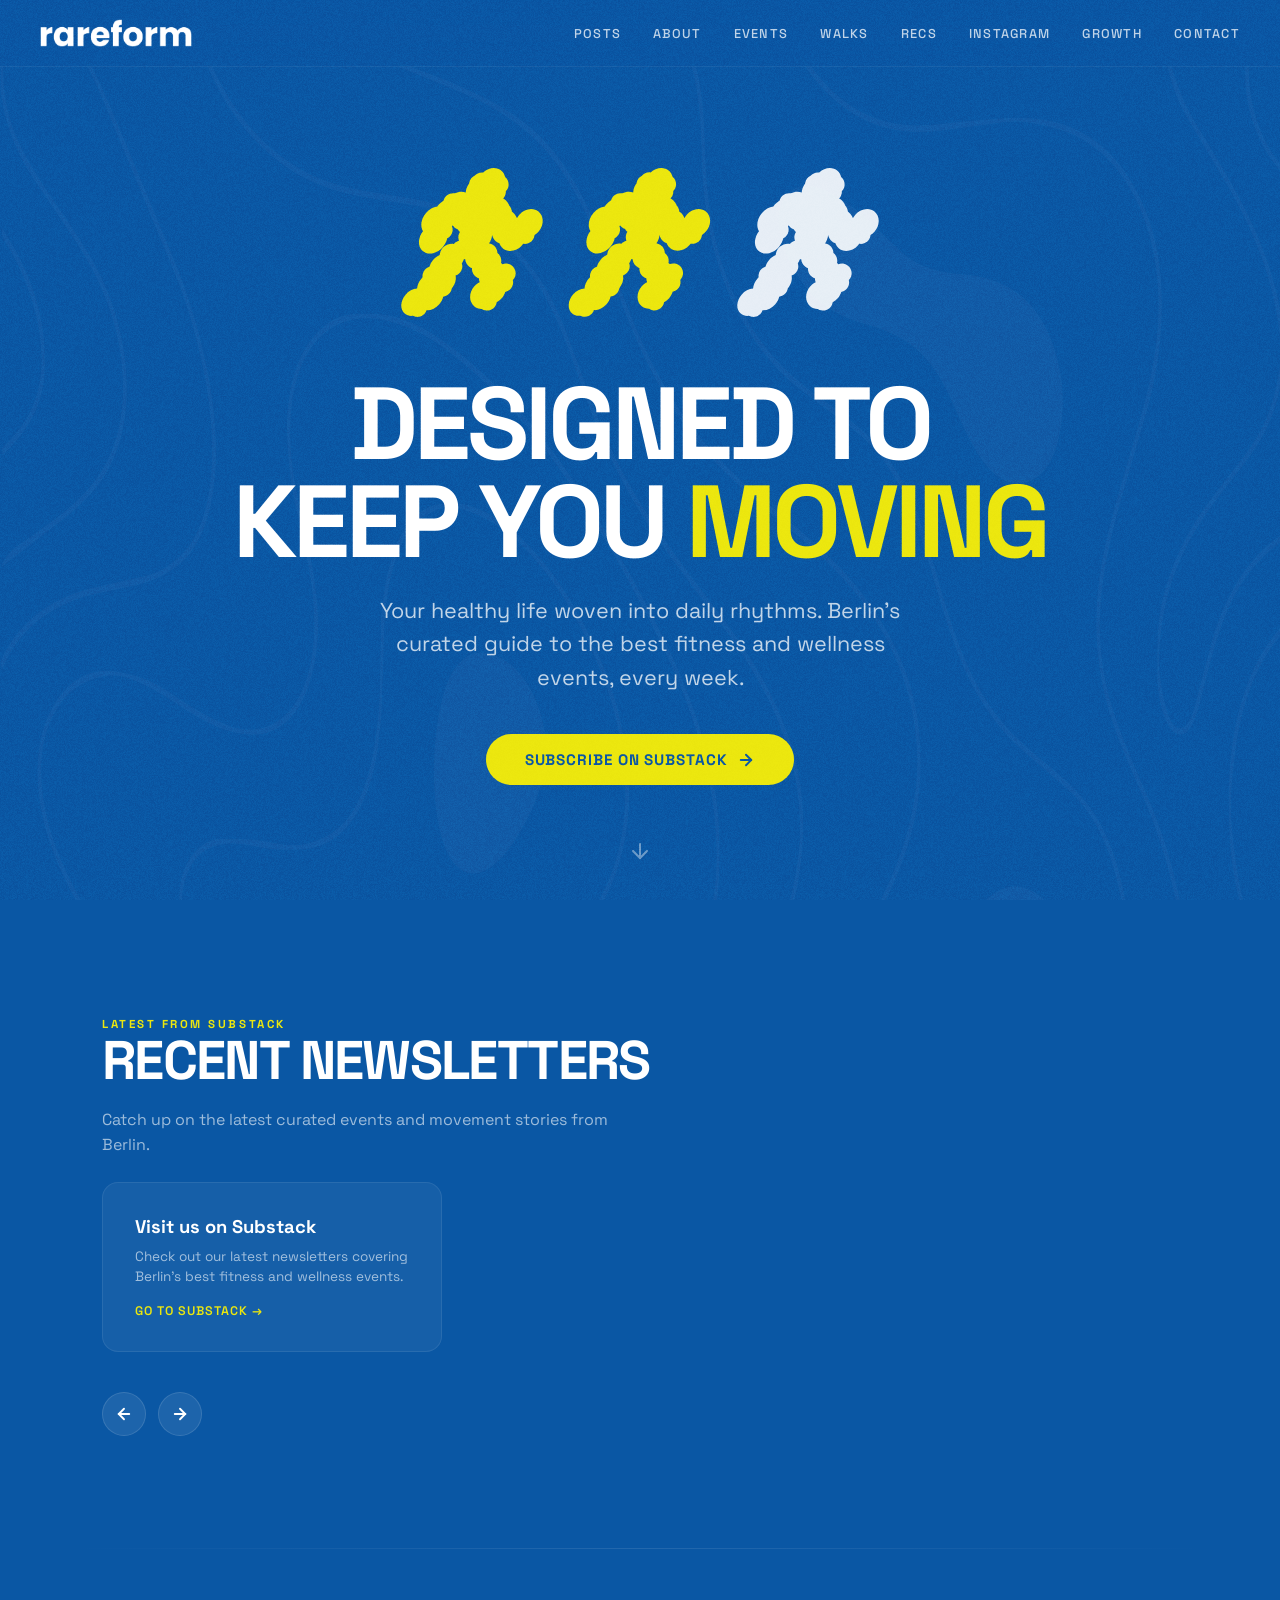
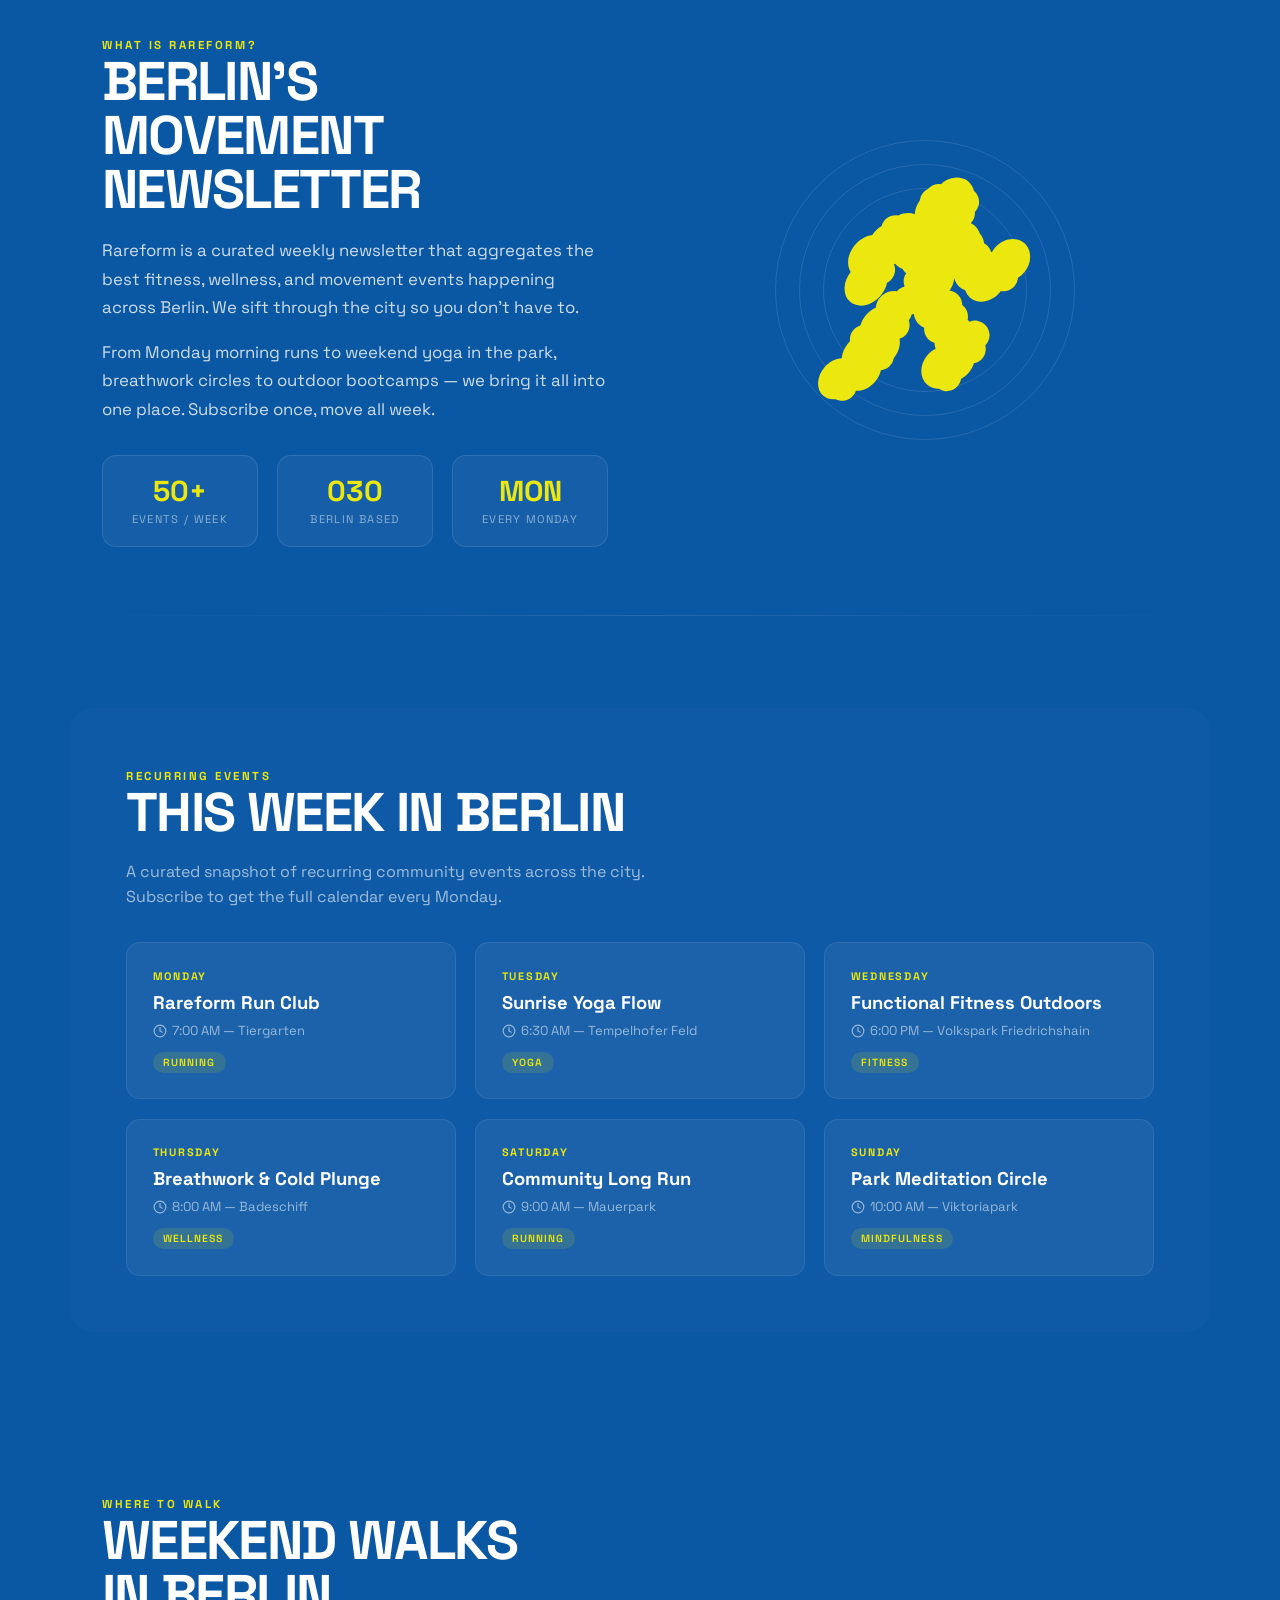
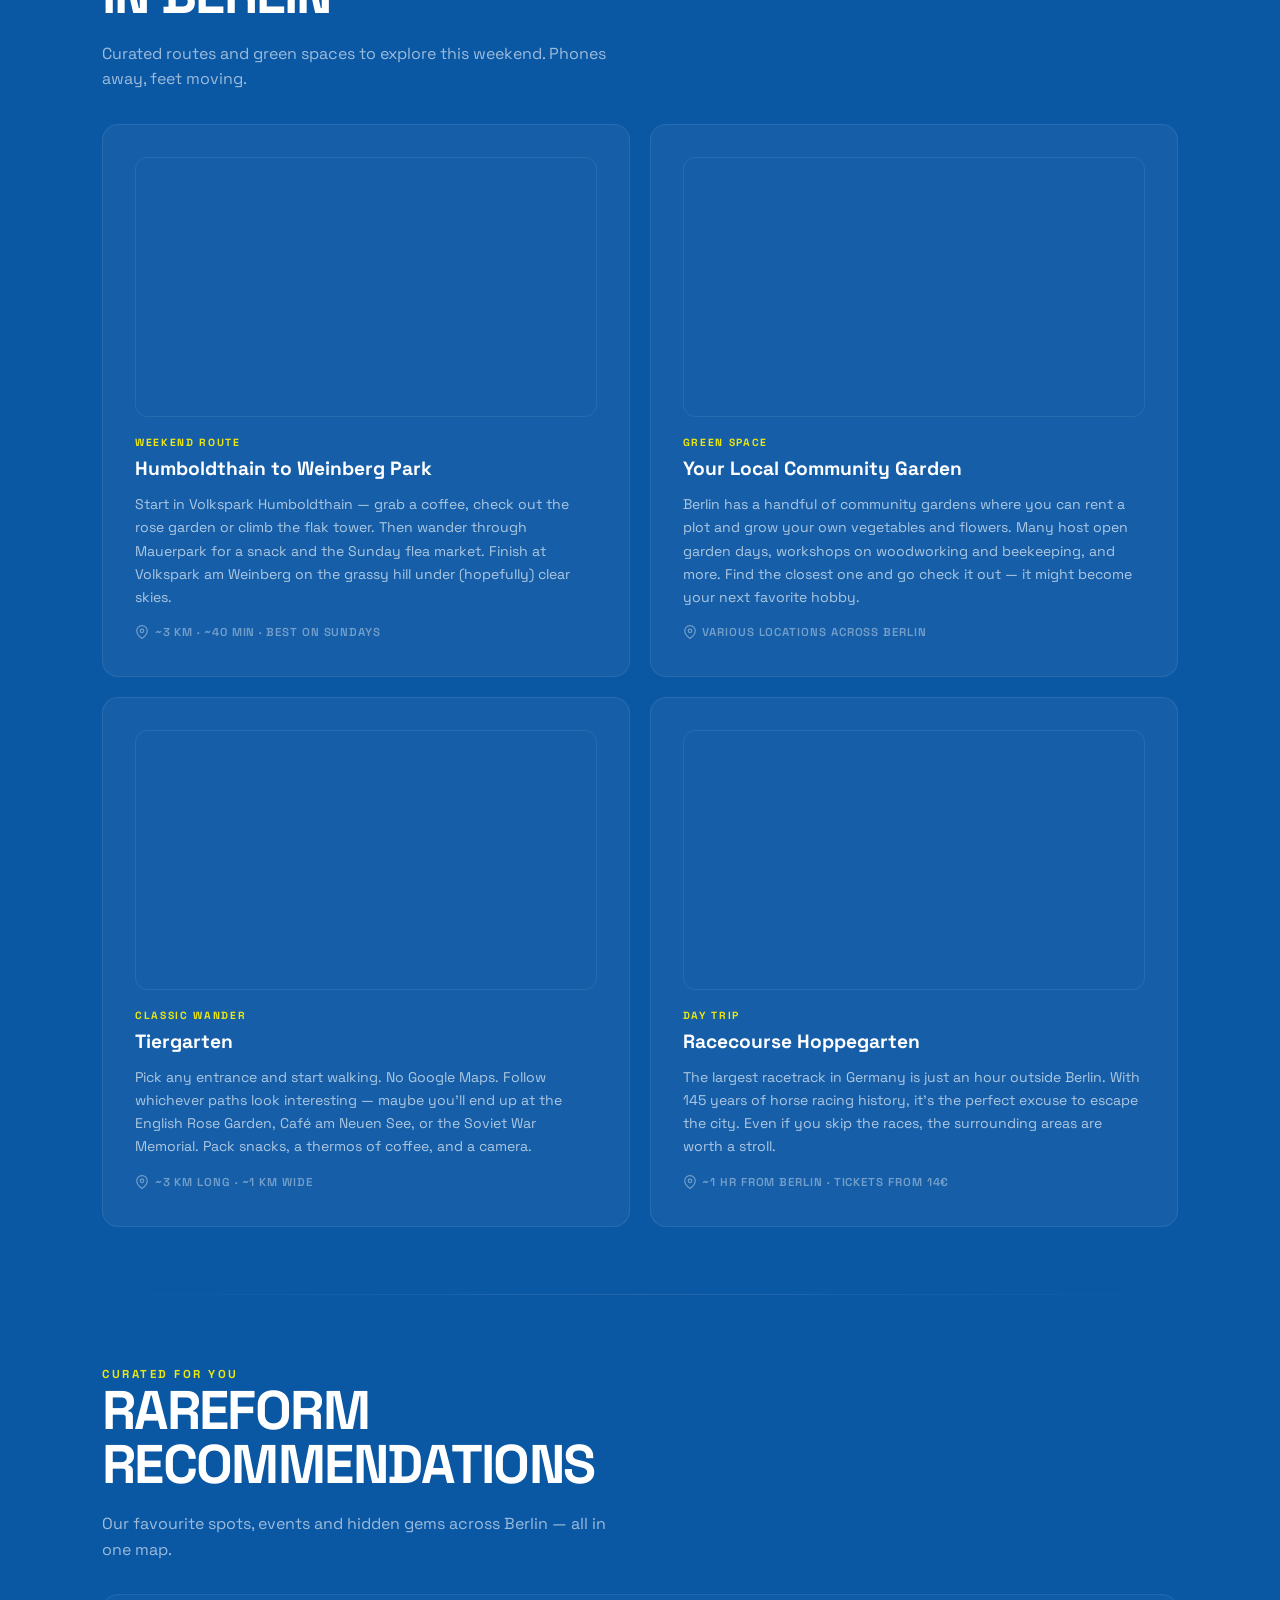
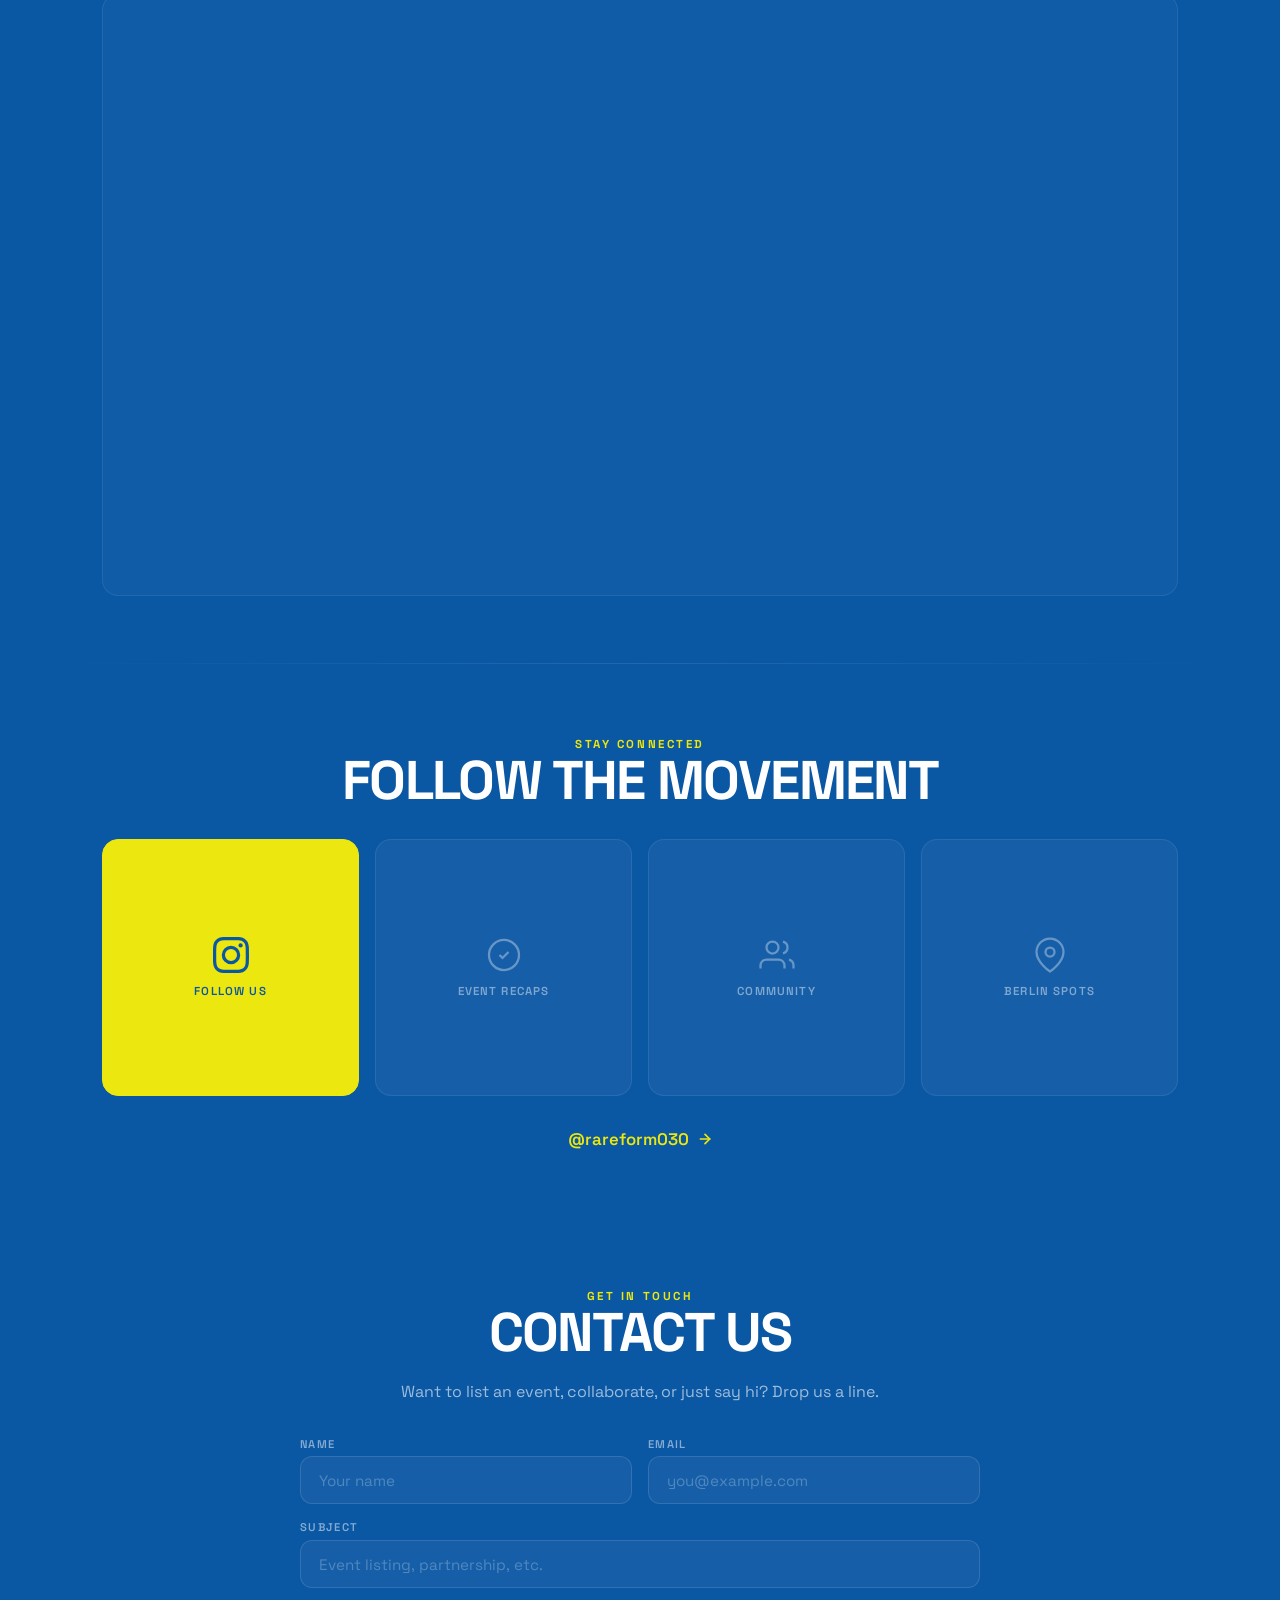
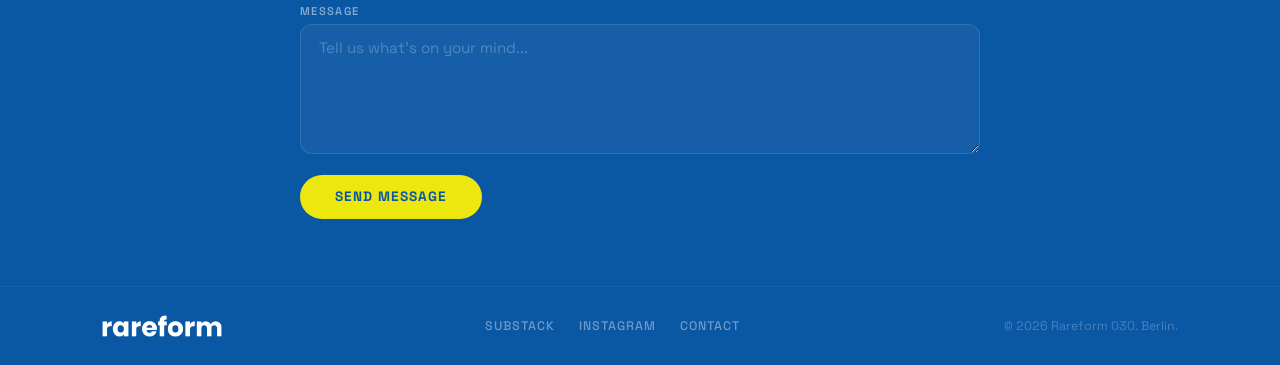
==== commit ba1bcee0: "Add Growth/Northstar dashboard page Public-facing growth metrics dashboard for the team to celebrate" ====
--- a/index.html
+++ b/index.html
@@ -1,105 +1,1740 @@
 <!DOCTYPE html>
 <html lang="en">
 <head>
-  <meta charset="UTF-8" />
-  <meta name="viewport" content="width=device-width, initial-scale=1.0" />
-  <meta name="robots" content="noindex, nofollow" />
-  <title>Hook Tool — Outcurve</title>
-  <link rel="preconnect" href="https://fonts.googleapis.com" />
-  <link rel="preconnect" href="https://fonts.gstatic.com" crossorigin />
-  <link href="https://fonts.googleapis.com/css2?family=Nunito:wght@400;600;700&family=Space+Grotesk:wght@400;500;700&display=swap" rel="stylesheet" />
-  <link rel="stylesheet" href="styles.css" />
+<meta charset="UTF-8">
+<meta name="viewport" content="width=device-width, initial-scale=1.0">
+<title>rareform — Your Healthy Life Woven Into Daily Rhythms</title>
+<link rel="preconnect" href="https://fonts.googleapis.com">
+<link href="https://fonts.googleapis.com/css2?family=Nunito:wght@900&family=Space+Grotesk:wght@400;500;700&display=swap" rel="stylesheet">
+<style>
+/* ─── RESET & BASE ─── */
+*, *::before, *::after { margin: 0; padding: 0; box-sizing: border-box; }
+html { scroll-behavior: smooth; }
+body {
+  font-family: 'Space Grotesk', sans-serif;
+  background: #0a57a4;
+  color: #fff;
+  overflow-x: hidden;
+}
+
+/* ─── GRAIN OVERLAY (canvas-generated, heavy risograph style) ─── */
+#grain-canvas {
+  position: fixed;
+  inset: 0;
+  width: 100%;
+  height: 100%;
+  pointer-events: none;
+  z-index: 9999;
+  opacity: 0.18;
+  mix-blend-mode: overlay;
+}
+
+/* ─── FLOWING SQUIGGLE LINES (extracted from Squiggles.ai) ─── */
+.bg-squiggles {
+  position: fixed;
+  inset: 0;
+  pointer-events: none;
+  z-index: 0;
+  overflow: hidden;
+}
+.bg-squiggles svg {
+  width: 100%;
+  height: 100%;
+}
+
+/* ─── NAVIGATION ─── */
+nav {
+  position: fixed;
+  top: 0; left: 0; right: 0;
+  z-index: 1000;
+  padding: 1.2rem 2.5rem;
+  display: flex;
+  justify-content: space-between;
+  align-items: center;
+  backdrop-filter: blur(16px);
+  -webkit-backdrop-filter: blur(16px);
+  background: rgba(10, 87, 164, 0.8);
+  border-bottom: 1px solid rgba(255,255,255,0.06);
+}
+.nav-logo {
+  text-decoration: none;
+  display: inline-flex;
+  align-items: center;
+}
+.nav-logo img {
+  height: 28px;
+  width: auto;
+  filter: brightness(0) invert(1);
+}
+.nav-links { display: flex; gap: 2rem; align-items: center; }
+.nav-links a {
+  color: rgba(255,255,255,0.75);
+  text-decoration: none;
+  font-size: 0.8rem;
+  font-weight: 500;
+  letter-spacing: 0.1em;
+  text-transform: uppercase;
+  transition: color 0.25s;
+}
+.nav-links a:hover { color: #ece70e; }
+.hamburger {
+  display: none;
+  flex-direction: column;
+  gap: 5px;
+  cursor: pointer;
+  background: none;
+  border: none;
+  padding: 8px;
+  -webkit-tap-highlight-color: transparent;
+}
+.hamburger span {
+  width: 26px;
+  height: 2.5px;
+  background: #fff;
+  border-radius: 2px;
+  transition: transform 0.3s ease, opacity 0.3s ease;
+  transform-origin: center;
+}
+.hamburger.active span:nth-child(1) { transform: translateY(7.5px) rotate(45deg); }
+.hamburger.active span:nth-child(2) { opacity: 0; }
+.hamburger.active span:nth-child(3) { transform: translateY(-7.5px) rotate(-45deg); }
+
+/* ─── STICKY MOBILE CTA ─── */
+.mobile-cta {
+  display: none;
+  position: fixed;
+  bottom: 0;
+  left: 0; right: 0;
+  z-index: 999;
+  padding: 0.8rem 1.2rem;
+  background: rgba(10,87,164,0.95);
+  backdrop-filter: blur(12px);
+  -webkit-backdrop-filter: blur(12px);
+  border-top: 1px solid rgba(255,255,255,0.08);
+  transform: translateY(100%);
+  transition: transform 0.3s ease;
+}
+.mobile-cta.visible { transform: translateY(0); }
+.mobile-cta a {
+  display: flex;
+  align-items: center;
+  justify-content: center;
+  gap: 0.5rem;
+  background: #ece70e;
+  color: #0a57a4;
+  font-family: inherit;
+  font-size: 0.85rem;
+  font-weight: 700;
+  letter-spacing: 0.06em;
+  text-transform: uppercase;
+  text-decoration: none;
+  padding: 0.85rem;
+  border-radius: 60px;
+  width: 100%;
+}
+.mobile-cta a svg { width: 16px; height: 16px; }
+
+/* ─── HERO ─── */
+.hero {
+  min-height: 100vh;
+  display: flex;
+  flex-direction: column;
+  justify-content: center;
+  align-items: center;
+  text-align: center;
+  padding: 5.6rem 2rem 2.8rem;
+  position: relative;
+  z-index: 1;
+}
+.hero-runners {
+  position: relative;
+  display: flex;
+  gap: 0.5rem;
+  margin-bottom: 3rem;
+  align-items: flex-end;
+}
+.runner-fig {
+  animation: bounce 2.6s ease-in-out infinite;
+}
+.runner-fig:nth-child(2) { animation-delay: 0.25s; }
+.runner-fig:nth-child(3) { animation-delay: 0.5s; }
+@keyframes bounce {
+  0%, 100% { transform: translateY(0); }
+  50% { transform: translateY(-16px); }
+}
+@keyframes bounceMirror {
+  0%, 100% { transform: scaleX(-1) translateY(0); }
+  50% { transform: scaleX(-1) translateY(-16px); }
+}
+.runner-fig.mirrored {
+  animation-name: bounceMirror;
+}
+.hero h1 {
+  font-size: clamp(2.8rem, 8vw, 6.5rem);
+  font-weight: 700;
+  letter-spacing: -0.04em;
+  line-height: 0.95;
+  text-transform: uppercase;
+  margin-bottom: 1.5rem;
+}
+.hero h1 .yellow { color: #ece70e; }
+.hero-tagline {
+  font-size: clamp(1rem, 2.5vw, 1.35rem);
+  font-weight: 400;
+  color: rgba(255,255,255,0.75);
+  max-width: 520px;
+  line-height: 1.55;
+  margin-bottom: 2.5rem;
+}
+.btn-primary {
+  display: inline-flex;
+  align-items: center;
+  gap: 0.6rem;
+  background: #ece70e;
+  color: #0a57a4;
+  font-family: inherit;
+  font-size: 0.95rem;
+  font-weight: 700;
+  letter-spacing: 0.06em;
+  text-transform: uppercase;
+  text-decoration: none;
+  padding: 1rem 2.4rem;
+  border-radius: 60px;
+  border: none;
+  cursor: pointer;
+  transition: transform 0.2s, box-shadow 0.25s;
+}
+.btn-primary:hover {
+  transform: translateY(-2px);
+  box-shadow: 0 8px 32px rgba(236, 231, 14, 0.3);
+}
+.btn-primary svg { width: 18px; height: 18px; }
+.scroll-hint {
+  position: absolute;
+  bottom: 2rem;
+  left: 50%;
+  transform: translateX(-50%);
+  animation: scrollPulse 2s ease-in-out infinite;
+  opacity: 0.4;
+}
+@keyframes scrollPulse {
+  0%, 100% { transform: translateX(-50%) translateY(0); opacity: 0.4; }
+  50% { transform: translateX(-50%) translateY(8px); opacity: 0.8; }
+}
+
+/* ─── SECTIONS ─── */
+section, .panel {
+  position: relative;
+  z-index: 1;
+}
+.container {
+  max-width: 1140px;
+  margin: 0 auto;
+  padding: 4.2rem 2rem;
+}
+.section-label {
+  font-size: 0.72rem;
+  font-weight: 700;
+  letter-spacing: 0.22em;
+  text-transform: uppercase;
+  color: #ece70e;
+  margin-bottom: 0.8rem;
+}
+.section-title {
+  font-size: clamp(2rem, 5vw, 3.4rem);
+  font-weight: 700;
+  letter-spacing: -0.03em;
+  text-transform: uppercase;
+  line-height: 1;
+  margin-bottom: 1.2rem;
+}
+.section-desc {
+  color: rgba(255,255,255,0.6);
+  max-width: 520px;
+  line-height: 1.6;
+  font-size: 1rem;
+}
+
+/* ─── ABOUT ─── */
+.about-grid {
+  display: grid;
+  grid-template-columns: 1fr 1fr;
+  gap: 4rem;
+  align-items: center;
+  margin-top: 1rem;
+}
+.about-text p {
+  font-size: 1.05rem;
+  line-height: 1.7;
+  color: rgba(255,255,255,0.8);
+  margin-bottom: 1rem;
+}
+.stats-row {
+  display: flex;
+  gap: 1.2rem;
+  margin-top: 2rem;
+}
+.stat {
+  background: rgba(255,255,255,0.05);
+  border: 1px solid rgba(255,255,255,0.1);
+  border-radius: 14px;
+  padding: 1.3rem 1rem;
+  flex: 1;
+  text-align: center;
+  transition: border-color 0.25s;
+}
+.stat:hover { border-color: rgba(236,231,14,0.3); }
+.stat-number {
+  font-size: 1.8rem;
+  font-weight: 700;
+  color: #ece70e;
+  line-height: 1;
+}
+.stat-label {
+  font-size: 0.7rem;
+  text-transform: uppercase;
+  letter-spacing: 0.12em;
+  color: rgba(255,255,255,0.5);
+  margin-top: 0.35rem;
+}
+.about-visual {
+  display: flex;
+  justify-content: center;
+  align-items: center;
+}
+.about-orb {
+  width: 300px;
+  height: 300px;
+  position: relative;
+}
+.about-orb .ring {
+  position: absolute;
+  inset: 0;
+  border: 1.5px solid rgba(255,255,255,0.12);
+  border-radius: 50%;
+  animation: spin 22s linear infinite;
+}
+.about-orb .ring:nth-child(2) { inset: 24px; animation-direction: reverse; animation-duration: 16s; }
+.about-orb .ring:nth-child(3) { inset: 48px; animation-duration: 28s; }
+@keyframes spin { to { transform: rotate(360deg); } }
+
+/* ─── DIVIDER ─── */
+.divider {
+  height: 1px;
+  max-width: 1140px;
+  margin: 0 auto;
+  background: linear-gradient(90deg, transparent, rgba(255,255,255,0.1), transparent);
+}
+
+/* ─── EVENTS ─── */
+.events-panel {
+  background: rgba(255,255,255,0.025);
+  border-radius: 24px;
+  padding: 3.5rem;
+  max-width: 1140px;
+  margin: 3rem auto;
+}
+.events-grid {
+  display: grid;
+  grid-template-columns: repeat(auto-fill, minmax(300px, 1fr));
+  gap: 1.2rem;
+  margin-top: 2rem;
+}
+.event-card {
+  background: rgba(255,255,255,0.05);
+  border: 1px solid rgba(255,255,255,0.08);
+  border-radius: 14px;
+  padding: 1.6rem;
+  transition: transform 0.2s, border-color 0.25s;
+}
+.event-card:hover {
+  transform: translateY(-3px);
+  border-color: rgba(236,231,14,0.5);
+}
+.event-day {
+  font-size: 0.68rem;
+  font-weight: 700;
+  text-transform: uppercase;
+  letter-spacing: 0.16em;
+  color: #ece70e;
+  margin-bottom: 0.5rem;
+}
+.event-name {
+  font-size: 1.15rem;
+  font-weight: 700;
+  margin-bottom: 0.45rem;
+}
+.event-meta {
+  font-size: 0.82rem;
+  color: rgba(255,255,255,0.55);
+  line-height: 1.5;
+  display: flex;
+  align-items: center;
+  gap: 0.35rem;
+}
+.event-meta svg { width: 14px; height: 14px; flex-shrink: 0; }
+.event-tag {
+  display: inline-block;
+  background: rgba(236,231,14,0.12);
+  color: #ece70e;
+  font-size: 0.65rem;
+  font-weight: 600;
+  letter-spacing: 0.1em;
+  text-transform: uppercase;
+  padding: 0.25rem 0.65rem;
+  border-radius: 20px;
+  margin-top: 0.7rem;
+}
+
+/* ─── SUBSTACK CAROUSEL ─── */
+.substack-section { padding: 2.8rem 2rem; }
+.substack-carousel {
+  display: flex;
+  gap: 1.5rem;
+  overflow-x: auto;
+  scroll-snap-type: x mandatory;
+  padding: 1.5rem 0 2rem;
+  -webkit-overflow-scrolling: touch;
+  scrollbar-width: none;
+}
+.substack-carousel::-webkit-scrollbar { display: none; }
+.substack-card {
+  flex: 0 0 340px;
+  scroll-snap-align: start;
+  background: rgba(255,255,255,0.05);
+  border: 1px solid rgba(255,255,255,0.08);
+  border-radius: 16px;
+  padding: 2rem;
+  transition: transform 0.2s, border-color 0.25s;
+  text-decoration: none;
+  color: #fff;
+  display: flex;
+  flex-direction: column;
+}
+.substack-card:hover {
+  transform: translateY(-3px);
+  border-color: rgba(236,231,14,0.5);
+}
+.substack-card .post-date {
+  font-size: 0.68rem;
+  font-weight: 700;
+  text-transform: uppercase;
+  letter-spacing: 0.16em;
+  color: #ece70e;
+  margin-bottom: 0.6rem;
+}
+.substack-card .post-title {
+  font-size: 1.15rem;
+  font-weight: 700;
+  margin-bottom: 0.5rem;
+  line-height: 1.3;
+}
+.substack-card .post-excerpt {
+  font-size: 0.85rem;
+  color: rgba(255,255,255,0.6);
+  line-height: 1.5;
+  flex: 1;
+  display: -webkit-box;
+  -webkit-line-clamp: 3;
+  -webkit-box-orient: vertical;
+  overflow: hidden;
+}
+.substack-card .read-more {
+  margin-top: 1rem;
+  font-size: 0.78rem;
+  font-weight: 600;
+  color: #ece70e;
+  letter-spacing: 0.08em;
+  text-transform: uppercase;
+}
+.carousel-nav {
+  display: flex;
+  gap: 0.75rem;
+  margin-top: 0.5rem;
+}
+.carousel-nav button {
+  background: rgba(255,255,255,0.08);
+  border: 1px solid rgba(255,255,255,0.12);
+  color: #fff;
+  width: 44px;
+  height: 44px;
+  border-radius: 50%;
+  cursor: pointer;
+  display: flex;
+  align-items: center;
+  justify-content: center;
+  transition: background 0.2s;
+}
+.carousel-nav button:hover { background: rgba(236,231,14,0.2); }
+
+/* ─── LOADING SKELETON ─── */
+.skeleton-card {
+  flex: 0 0 340px;
+  background: rgba(255,255,255,0.03);
+  border: 1px solid rgba(255,255,255,0.06);
+  border-radius: 16px;
+  padding: 2rem;
+}
+.skeleton-line {
+  background: rgba(255,255,255,0.06);
+  border-radius: 6px;
+  margin-bottom: 0.8rem;
+  animation: pulse 1.5s ease-in-out infinite;
+}
+.skeleton-line.short { width: 40%; height: 12px; }
+.skeleton-line.medium { width: 80%; height: 16px; }
+.skeleton-line.long { width: 100%; height: 12px; }
+@keyframes pulse {
+  0%, 100% { opacity: 1; }
+  50% { opacity: 0.4; }
+}
+
+/* ─── ADMIN BADGE ─── */
+.admin-hint {
+  display: inline-flex;
+  align-items: center;
+  gap: 0.4rem;
+  background: rgba(236,231,14,0.1);
+  border: 1px solid rgba(236,231,14,0.2);
+  border-radius: 8px;
+  padding: 0.4rem 0.8rem;
+  font-size: 0.7rem;
+  color: #ece70e;
+  margin-top: 1rem;
+  text-decoration: none;
+  transition: background 0.2s;
+}
+.admin-hint:hover { background: rgba(236,231,14,0.18); }
+
+/* ─── WALKS ─── */
+.walks-grid {
+  display: grid;
+  grid-template-columns: repeat(2, 1fr);
+  gap: 1.2rem;
+  margin-top: 2rem;
+}
+.walk-card {
+  background: rgba(255,255,255,0.05);
+  border: 1px solid rgba(255,255,255,0.08);
+  border-radius: 16px;
+  padding: 2rem;
+  transition: transform 0.2s, border-color 0.25s;
+  cursor: default;
+}
+.walk-card:hover {
+  transform: translateY(-3px);
+  border-color: rgba(236,231,14,0.5);
+}
+.walk-card .walk-label {
+  font-size: 0.65rem;
+  font-weight: 700;
+  text-transform: uppercase;
+  letter-spacing: 0.16em;
+  color: #ece70e;
+  margin-bottom: 0.5rem;
+}
+.walk-card .walk-title {
+  font-size: 1.2rem;
+  font-weight: 700;
+  margin-bottom: 0.75rem;
+  line-height: 1.25;
+}
+.walk-card .walk-desc {
+  font-size: 0.88rem;
+  color: rgba(255,255,255,0.65);
+  line-height: 1.65;
+}
+.walk-card .walk-meta {
+  display: inline-flex;
+  align-items: center;
+  gap: 0.35rem;
+  margin-top: 1rem;
+  font-size: 0.72rem;
+  font-weight: 600;
+  color: rgba(255,255,255,0.4);
+  text-transform: uppercase;
+  letter-spacing: 0.08em;
+}
+.walk-card .walk-meta svg { width: 14px; height: 14px; flex-shrink: 0; }
+.walk-card .walk-map {
+  border-radius: 12px;
+  overflow: hidden;
+  margin-bottom: 1.2rem;
+  aspect-ratio: 16/9;
+  position: relative;
+  border: 1px solid rgba(255,255,255,0.08);
+}
+.walk-card .walk-map iframe {
+  width: 100%;
+  height: 100%;
+  border: none;
+  filter: saturate(0.4) brightness(0.75) contrast(1.2);
+  pointer-events: none;
+}
+.walk-card .walk-map-link {
+  position: absolute;
+  inset: 0;
+  display: flex;
+  align-items: center;
+  justify-content: center;
+  background: rgba(10,87,164,0);
+  transition: background 0.25s;
+  text-decoration: none;
+  z-index: 1;
+}
+.walk-card .walk-map-link:hover { background: rgba(10,87,164,0.4); }
+.walk-card .walk-map-link span {
+  opacity: 0;
+  background: #ece70e;
+  color: #0a57a4;
+  font-size: 0.7rem;
+  font-weight: 700;
+  text-transform: uppercase;
+  letter-spacing: 0.08em;
+  padding: 0.5rem 1rem;
+  border-radius: 40px;
+  transition: opacity 0.25s;
+  display: flex;
+  align-items: center;
+  gap: 0.4rem;
+}
+.walk-card .walk-map-link:hover span { opacity: 1; }
+.walk-card .walk-map-link span svg { width: 14px; height: 14px; }
+
+/* ─── RECOMMENDATIONS MAP ─── */
+.recs-map-wrap {
+  margin-top: 2rem;
+  border-radius: 16px;
+  overflow: hidden;
+  border: 1px solid rgba(255,255,255,0.08);
+  background: rgba(255,255,255,0.03);
+}
+.recs-map-wrap iframe {
+  width: 100%;
+  height: 600px;
+  border: none;
+  display: block;
+}
+.recs-placeholder {
+  height: 420px;
+  display: flex;
+  flex-direction: column;
+  align-items: center;
+  justify-content: center;
+  gap: 1.2rem;
+  background:
+    radial-gradient(ellipse at 30% 40%, rgba(10,87,164,0.35) 0%, transparent 60%),
+    radial-gradient(ellipse at 70% 60%, rgba(236,231,14,0.12) 0%, transparent 50%),
+    rgba(255,255,255,0.02);
+  position: relative;
+  overflow: hidden;
+}
+.recs-placeholder::before {
+  content: '';
+  position: absolute;
+  inset: 0;
+  border: 2px dashed rgba(255,255,255,0.1);
+  border-radius: 14px;
+  margin: 12px;
+  pointer-events: none;
+}
+.recs-placeholder-icon {
+  width: 64px;
+  height: 64px;
+  border-radius: 50%;
+  background: rgba(236,231,14,0.12);
+  display: flex;
+  align-items: center;
+  justify-content: center;
+  animation: pulse-glow 2.5s ease-in-out infinite;
+}
+.recs-placeholder-icon svg {
+  width: 28px;
+  height: 28px;
+  color: #ece70e;
+}
+@keyframes pulse-glow {
+  0%, 100% { box-shadow: 0 0 0 0 rgba(236,231,14,0.15); }
+  50% { box-shadow: 0 0 0 16px rgba(236,231,14,0); }
+}
+.recs-placeholder-text {
+  text-align: center;
+}
+.recs-placeholder-text h3 {
+  font-size: 1.1rem;
+  font-weight: 700;
+  margin-bottom: 0.4rem;
+}
+.recs-placeholder-text p {
+  font-size: 0.82rem;
+  color: rgba(255,255,255,0.45);
+  max-width: 320px;
+}
+.recs-badge {
+  display: inline-flex;
+  align-items: center;
+  gap: 0.4rem;
+  background: rgba(236,231,14,0.08);
+  border: 1px solid rgba(236,231,14,0.2);
+  color: #ece70e;
+  font-size: 0.65rem;
+  font-weight: 700;
+  text-transform: uppercase;
+  letter-spacing: 0.12em;
+  padding: 0.45rem 1rem;
+  border-radius: 40px;
+}
+.recs-badge svg { width: 12px; height: 12px; }
+@media (max-width: 768px) {
+  .recs-placeholder { height: 340px; }
+}
+@media (max-width: 480px) {
+  .recs-placeholder { height: 280px; gap: 1rem; }
+  .recs-placeholder-icon { width: 52px; height: 52px; }
+  .recs-placeholder-icon svg { width: 22px; height: 22px; }
+  .recs-placeholder-text h3 { font-size: 0.95rem; }
+  .recs-placeholder-text p { font-size: 0.75rem; }
+  .recs-map-wrap { border-radius: 10px; }
+}
+
+/* ─── INSTAGRAM ─── */
+.insta-grid {
+  display: grid;
+  grid-template-columns: repeat(4, 1fr);
+  gap: 1rem;
+  margin-top: 2rem;
+}
+.insta-card {
+  aspect-ratio: 1;
+  background: rgba(255,255,255,0.05);
+  border: 1px solid rgba(255,255,255,0.08);
+  border-radius: 16px;
+  display: flex;
+  flex-direction: column;
+  justify-content: center;
+  align-items: center;
+  padding: 1.5rem;
+  transition: transform 0.2s, border-color 0.25s;
+  cursor: pointer;
+  text-decoration: none;
+  color: #fff;
+}
+.insta-card:hover {
+  transform: translateY(-3px);
+  border-color: rgba(236,231,14,0.5);
+}
+.insta-card svg { width: 36px; height: 36px; margin-bottom: 0.7rem; opacity: 0.35; }
+.insta-card .label {
+  font-size: 0.72rem;
+  color: rgba(255,255,255,0.45);
+  text-transform: uppercase;
+  letter-spacing: 0.1em;
+  font-weight: 600;
+}
+.insta-card.primary {
+  background: #ece70e;
+  border-color: #ece70e;
+  color: #0a57a4;
+}
+.insta-card.primary svg { opacity: 1; }
+.insta-card.primary .label { color: #0a57a4; }
+.insta-handle {
+  display: inline-flex;
+  align-items: center;
+  gap: 0.5rem;
+  margin-top: 2rem;
+  font-size: 1.05rem;
+  font-weight: 600;
+  color: #ece70e;
+  text-decoration: none;
+  transition: opacity 0.2s;
+}
+.insta-handle:hover { opacity: 0.75; }
+
+/* ─── CONTACT ─── */
+.contact-inner {
+  max-width: 680px;
+  margin: 0 auto;
+  text-align: center;
+}
+.contact-form {
+  margin-top: 2rem;
+  display: flex;
+  flex-direction: column;
+  gap: 1rem;
+  text-align: left;
+}
+.form-row { display: flex; gap: 1rem; }
+.form-row > * { flex: 1; }
+.contact-form label {
+  font-size: 0.7rem;
+  font-weight: 600;
+  text-transform: uppercase;
+  letter-spacing: 0.12em;
+  color: rgba(255,255,255,0.5);
+  display: block;
+  margin-bottom: 0.35rem;
+}
+.contact-form input,
+.contact-form textarea {
+  width: 100%;
+  font-family: inherit;
+  font-size: 0.95rem;
+  color: #fff;
+  background: rgba(255,255,255,0.05);
+  border: 1px solid rgba(255,255,255,0.12);
+  border-radius: 12px;
+  padding: 0.85rem 1.1rem;
+  outline: none;
+  transition: border-color 0.25s;
+}
+.contact-form input::placeholder,
+.contact-form textarea::placeholder { color: rgba(255,255,255,0.25); }
+.contact-form input:focus,
+.contact-form textarea:focus { border-color: #ece70e; }
+.contact-form textarea { min-height: 130px; resize: vertical; }
+.btn-submit {
+  align-self: flex-start;
+  background: #ece70e;
+  color: #0a57a4;
+  font-family: inherit;
+  font-size: 0.85rem;
+  font-weight: 700;
+  letter-spacing: 0.08em;
+  text-transform: uppercase;
+  padding: 0.85rem 2.2rem;
+  border-radius: 60px;
+  border: none;
+  cursor: pointer;
+  transition: transform 0.2s, box-shadow 0.25s;
+}
+.btn-submit:hover {
+  transform: translateY(-2px);
+  box-shadow: 0 6px 24px rgba(236,231,14,0.25);
+}
+
+/* ─── CONTACT SUCCESS OVERLAY ─── */
+.contact-inner { position: relative; }
+.contact-success {
+  position: absolute;
+  inset: 0;
+  display: flex;
+  flex-direction: column;
+  align-items: center;
+  justify-content: center;
+  gap: 1.5rem;
+  background: rgba(10,87,164,0.97);
+  border-radius: 20px;
+  z-index: 10;
+  opacity: 0;
+  pointer-events: none;
+  transition: opacity 0.4s ease;
+}
+.contact-success.visible {
+  opacity: 1;
+  pointer-events: auto;
+}
+.success-check {
+  width: 100px;
+  height: 100px;
+  border-radius: 50%;
+  background: rgba(236,231,14,0.12);
+  display: flex;
+  align-items: center;
+  justify-content: center;
+  animation: success-pop 0.5s cubic-bezier(0.34, 1.56, 0.64, 1) forwards;
+}
+@keyframes success-pop {
+  0% { transform: scale(0); opacity: 0; }
+  60% { transform: scale(1.15); }
+  100% { transform: scale(1); opacity: 1; }
+}
+.success-check svg {
+  width: 52px;
+  height: 52px;
+  stroke: #ece70e;
+  stroke-width: 3;
+  fill: none;
+  stroke-linecap: round;
+  stroke-linejoin: round;
+}
+.success-check svg path {
+  stroke-dasharray: 60;
+  stroke-dashoffset: 60;
+  animation: draw-check 0.5s 0.3s ease forwards;
+}
+@keyframes draw-check {
+  to { stroke-dashoffset: 0; }
+}
+.success-ring {
+  position: absolute;
+  width: 100px;
+  height: 100px;
+  border-radius: 50%;
+  border: 2px solid rgba(236,231,14,0.3);
+  animation: success-ring-expand 0.8s 0.2s ease-out forwards;
+  opacity: 0;
+}
+@keyframes success-ring-expand {
+  0% { transform: scale(1); opacity: 0.6; }
+  100% { transform: scale(1.8); opacity: 0; }
+}
+.contact-success h3 {
+  font-size: 1.4rem;
+  font-weight: 700;
+  color: #fff;
+  opacity: 0;
+  transform: translateY(10px);
+  animation: success-text-in 0.4s 0.5s ease forwards;
+}
+.contact-success p {
+  font-size: 0.9rem;
+  color: rgba(255,255,255,0.6);
+  max-width: 320px;
+  text-align: center;
+  line-height: 1.5;
+  opacity: 0;
+  transform: translateY(10px);
+  animation: success-text-in 0.4s 0.65s ease forwards;
+}
+.contact-success .success-btn {
+  margin-top: 0.5rem;
+  background: rgba(236,231,14,0.1);
+  border: 1px solid rgba(236,231,14,0.25);
+  color: #ece70e;
+  font-family: inherit;
+  font-size: 0.75rem;
+  font-weight: 700;
+  text-transform: uppercase;
+  letter-spacing: 0.1em;
+  padding: 0.65rem 1.6rem;
+  border-radius: 40px;
+  cursor: pointer;
+  opacity: 0;
+  transform: translateY(10px);
+  animation: success-text-in 0.4s 0.8s ease forwards;
+  transition: background 0.2s;
+}
+.contact-success .success-btn:hover {
+  background: rgba(236,231,14,0.2);
+}
+@keyframes success-text-in {
+  to { opacity: 1; transform: translateY(0); }
+}
+
+/* ─── FOOTER ─── */
+footer {
+  border-top: 1px solid rgba(255,255,255,0.06);
+  position: relative;
+  z-index: 1;
+}
+.footer-inner {
+  max-width: 1140px;
+  margin: 0 auto;
+  padding: 1.75rem 2rem;
+  display: flex;
+  justify-content: space-between;
+  align-items: center;
+  flex-wrap: wrap;
+  gap: 1rem;
+}
+.footer-links { display: flex; gap: 1.5rem; }
+.footer-links a {
+  color: rgba(255,255,255,0.4);
+  text-decoration: none;
+  font-size: 0.78rem;
+  text-transform: uppercase;
+  letter-spacing: 0.08em;
+  font-weight: 500;
+  transition: color 0.2s;
+}
+.footer-links a:hover { color: #ece70e; }
+.footer-copy {
+  font-size: 0.78rem;
+  color: rgba(255,255,255,0.25);
+}
+
+/* ─── RESPONSIVE: TABLET ─── */
+@media (max-width: 1024px) {
+  .about-grid { gap: 2.5rem; }
+  .events-grid { grid-template-columns: repeat(auto-fill, minmax(260px, 1fr)); }
+  .insta-grid { grid-template-columns: repeat(2, 1fr); }
+  .container { padding: 3.5rem 1.8rem; }
+}
+
+/* ─── RESPONSIVE: MOBILE ─── */
+@media (max-width: 768px) {
+  /* Nav — smooth slide-down menu */
+  nav { padding: 1rem 1.5rem; }
+  .nav-logo img { height: 24px; }
+  .nav-links {
+    display: flex;
+    flex-direction: column;
+    position: absolute;
+    top: 100%;
+    left: 0; right: 0;
+    background: rgba(10,87,164,0.97);
+    backdrop-filter: blur(16px);
+    -webkit-backdrop-filter: blur(16px);
+    padding: 0 2rem;
+    gap: 0;
+    border-bottom: 1px solid rgba(255,255,255,0.06);
+    max-height: 0;
+    overflow: hidden;
+    transition: max-height 0.35s ease, padding 0.35s ease;
+  }
+  .nav-links.open {
+    max-height: 400px;
+    padding: 1.2rem 2rem;
+    gap: 1.2rem;
+  }
+  .nav-links a {
+    font-size: 0.9rem;
+    padding: 0.5rem 0;
+  }
+  .hamburger { display: flex; }
+  .mobile-cta { display: block; }
+
+  /* Hero — fills viewport nicely */
+  .hero {
+    padding: 5rem 1.5rem 2rem;
+    min-height: calc(100vh - 60px);
+    min-height: calc(100dvh - 60px);
+    justify-content: center;
+  }
+  .hero h1 { margin-bottom: 1rem; }
+  .hero-tagline {
+    font-size: 0.95rem;
+    margin-bottom: 2rem;
+    line-height: 1.6;
+  }
+  .hero-runners { gap: 0.25rem; margin-bottom: 2rem; }
+  .hero-runners .runner-fig { width: 110px; height: 116px; }
+  .btn-primary { font-size: 0.85rem; padding: 0.9rem 2rem; }
+  .scroll-hint { bottom: 5rem; }
+
+  /* Sections — better readability */
+  .container { padding: 2.5rem 1.2rem; }
+  .section-label { font-size: 0.68rem; margin-bottom: 0.5rem; }
+  .section-title { line-height: 1.05; }
+  .section-desc { font-size: 0.9rem; line-height: 1.65; }
+
+  /* About */
+  .about-grid { grid-template-columns: 1fr; gap: 2rem; }
+  .about-visual { order: -1; }
+  .about-orb { width: 200px; height: 200px; }
+  .about-orb svg { width: 170px !important; height: 178px !important; }
+  .about-text p { font-size: 0.95rem; line-height: 1.7; }
+  .stats-row { flex-wrap: wrap; gap: 0.8rem; }
+  .stat { min-width: calc(50% - 0.4rem); padding: 1rem 0.8rem; }
+  .stat-number { font-size: 1.5rem; }
+
+  /* Substack carousel — swipe-friendly */
+  .substack-section { padding: 2rem 1.2rem; }
+  .substack-carousel { scroll-padding-left: 1.2rem; padding: 1rem 0 1.5rem; }
+  .substack-card {
+    flex: 0 0 82vw;
+    padding: 1.5rem;
+    scroll-snap-align: center;
+  }
+  .substack-card .post-title { font-size: 1.05rem; }
+  .skeleton-card { flex: 0 0 82vw; }
+  .carousel-nav { display: none; }
+
+  /* Events */
+  .events-panel { padding: 2rem 1.2rem; margin: 1.5rem 0.8rem; border-radius: 18px; }
+  .events-grid { grid-template-columns: 1fr; gap: 0.8rem; }
+  .event-card {
+    padding: 1.3rem;
+    display: flex;
+    flex-wrap: wrap;
+    align-items: center;
+    gap: 0.3rem;
+  }
+  .event-day { width: 100%; }
+  .event-name { width: 100%; }
+  .event-tag { margin-left: auto; margin-top: 0; }
+
+  /* Walks */
+  .walks-grid { grid-template-columns: 1fr; }
+  .walk-card { padding: 1.5rem; }
+  .walk-card .walk-title { font-size: 1.1rem; }
+  .walk-card .walk-desc { font-size: 0.85rem; }
+
+  /* Instagram */
+  .insta-grid { grid-template-columns: repeat(2, 1fr); gap: 0.8rem; }
+  .insta-card { padding: 1.2rem; border-radius: 12px; }
+  .insta-card svg { width: 28px; height: 28px; margin-bottom: 0.5rem; }
+  .insta-card .label { font-size: 0.65rem; }
+
+  /* Contact — mobile-friendly inputs */
+  .form-row { flex-direction: column; gap: 1rem; }
+  .contact-form input,
+  .contact-form textarea {
+    font-size: 16px;
+    padding: 0.9rem 1.1rem;
+    border-radius: 10px;
+  }
+  .btn-submit {
+    align-self: stretch;
+    text-align: center;
+    padding: 1rem;
+    font-size: 0.9rem;
+    min-height: 48px;
+  }
+
+  /* Footer — room for sticky CTA */
+  .footer-inner { flex-direction: column; text-align: center; gap: 0.8rem; padding-bottom: 5rem; }
+  .footer-links { gap: 1rem; }
+}
+
+/* ─── RESPONSIVE: SMALL PHONES ─── */
+@media (max-width: 480px) {
+  .hero {
+    padding: 4.2rem 1rem 1.75rem;
+  }
+  .hero-runners .runner-fig { width: 80px; height: 84px; }
+  .hero-tagline { font-size: 0.88rem; padding: 0 0.5rem; }
+  .btn-primary { font-size: 0.8rem; padding: 0.85rem 1.6rem; width: 100%; justify-content: center; }
+
+  .container { padding: 2.1rem 1rem; }
+  .section-title { margin-bottom: 0.8rem; }
+  .section-desc { font-size: 0.85rem; }
+
+  .about-orb { width: 160px; height: 160px; }
+  .about-orb svg { width: 130px !important; height: 137px !important; }
+  .stats-row { gap: 0.6rem; }
+  .stat { min-width: 100%; }
+  .stat-number { font-size: 1.3rem; }
+
+  .substack-section { padding: 1.75rem 1rem; }
+  .substack-card { flex: 0 0 88vw; padding: 1.3rem; }
+  .skeleton-card { flex: 0 0 88vw; }
+
+  .events-panel { padding: 1.5rem 1rem; margin: 1rem 0.5rem; }
+  .event-name { font-size: 1.05rem; }
+
+  .insta-grid { gap: 0.6rem; }
+  .insta-card { border-radius: 10px; padding: 1rem; }
+
+  .btn-submit { padding: 0.85rem 1.5rem; }
+
+  .footer-inner { padding: 2rem 1rem 5rem; }
+  .footer-links { flex-wrap: wrap; justify-content: center; gap: 0.8rem; }
+
+  /* Walk cards mobile */
+  .walks-grid { grid-template-columns: 1fr; gap: 1rem; }
+  .walk-card .walk-map { aspect-ratio: 2/1; border-radius: 8px; }
+  .walk-card .walk-map-link span { opacity: 1; font-size: 0.65rem; padding: 0.4rem 0.8rem; }
+  .walk-card .walk-map-link { background: rgba(10,87,164,0.25); }
+}
+
+/* ─── REVEAL ANIMATION ─── */
+.reveal {
+  opacity: 0;
+  transform: translateY(28px);
+  transition: opacity 0.6s ease, transform 0.6s ease;
+}
+.reveal.visible {
+  opacity: 1;
+  transform: translateY(0);
+}
+</style>
 </head>
 <body>
-  <header class="topbar">
-    <div class="brand">Hook Tool <span class="brand-sub">/ Outcurve</span></div>
-    <div class="topbar-controls">
-      <label class="model-toggle">
-        Model
-        <select id="model-select">
-          <option value="claude-haiku-4-5-20251001">Haiku 4.5 (fast)</option>
-          <option value="claude-sonnet-4-6">Sonnet 4.6 (deeper)</option>
-        </select>
-      </label>
-      <button id="reset-key" class="ghost-btn" type="button">Reset key</button>
+
+<!-- Canvas for heavy grain texture -->
+<canvas id="grain-canvas"></canvas>
+
+<!-- Actual squiggle paths extracted from Squiggles.ai -->
+<div class="bg-squiggles">
+  <svg viewBox="0 0 1024 1661" preserveAspectRatio="xMidYMid slice" fill="none">
+    <!-- Squiggle paths from the original AI file, rendered as subtle light strokes -->
+    <g opacity="0.07" fill="rgba(239,241,249,0.5)" stroke="none">
+      <path d="M575.2,1171.4 C574.1,1206.8 563.2,1238.5 547.1,1262.1 C513.5,1311.8 466.4,1322.5 422.4,1318.0 C410.1,1316.7 398.6,1317.0 386.3,1317.4 C382.4,1317.6 377.9,1319.4 374.1,1320.6 C356.1,1325.9 329.8,1337.6 327.6,1374.1 C324.7,1420.0 367.5,1462.2 388.8,1481.7 C416.4,1507.1 440.4,1537.9 461.9,1576.1 C477.3,1603.5 491.5,1631.5 504.6,1661.1 L500.4,1661.1 C485.5,1626.5 468.5,1593.9 449.9,1563.3 C432.9,1535.2 414.5,1512.0 393.7,1492.3 C371.3,1471.1 328.0,1431.6 325.1,1385.2 C321.7,1330.6 360.8,1315.2 386.9,1314.7 L453.3,1313.3 C485.3,1312.6 522.0,1292.7 546.0,1256.9 C564.9,1228.8 574.3,1190.1 573.2,1148.5 C571.8,1089.0 552.1,1032.5 529.7,986.8 C508.9,944.4 486.7,905.2 462.5,867.6 C431.2,818.8 395.8,779.4 356.5,749.8 C340.9,738.0 325.4,730.9 308.5,726.9 C275.2,719.0 240.1,735.8 233.3,795.9 C226.7,853.5 250.2,897.7 254.0,957.0 C255.6,982.0 252.7,1006.9 243.7,1027.1 C233.7,1049.5 217.2,1059.2 200.4,1058.2 C160.0,1055.8 138.1,1023.7 99.6,1012.1 C84.8,1007.6 62.9,1015.1 50.5,1030.4 C23.0,1064.6 31.8,1119.5 49.5,1160.0 C69.3,1204.9 90.3,1228.1 107.5,1275.3 C122.4,1316.2 125.1,1364.8 105.2,1402.9 C76.9,1457.0 32.3,1458.5 5.2,1505.9 L3.2,1509.3 C-2.1,1518.6 1.9,1490.7 32.4,1467.9 L67.5,1441.6 C79.6,1432.5 90.3,1420.7 99.7,1405.3 C114.4,1381.3 119.6,1347.8 114.5,1314.9 C111.4,1295.7 105.9,1278.9 98.9,1262.5 C76.2,1209.7 33.2,1162.3 30.2,1093.6 C29.0,1065.4 36.1,1040.5 50.2,1024.4 C63.0,1009.7 78.4,1005.3 93.9,1007.9 C108.4,1010.3 121.4,1014.6 135.0,1023.9 C151.3,1035.1 167.4,1045.6 184.9,1051.6 C211.4,1060.7 240.4,1045.9 248.9,998.8 C256.1,959.0 246.8,919.9 238.0,882.6 C233.3,862.9 231.0,843.6 229.9,822.6 C228.2,788.2 235.8,754.3 254.3,736.1 C262.5,728.0 271.6,722.1 281.5,721.8 C289.1,721.6 296.7,721.1 304.4,721.8 C323.9,723.5 342.0,733.7 359.7,747.0 C400.5,777.5 436.7,819.5 468.7,870.3 C487.7,900.4 505.1,931.0 522.2,963.9 C539.1,996.4 553.9,1029.9 564.5,1068.9 C574.6,1106.6 576.5,1130.1 575.2,1171.4Z"/>
+      <path d="M477.2,1200.8 C441.9,1254.5 391.7,1272.1 344.2,1262.7 C338.1,1261.5 332.1,1260.4 326.0,1258.2 L310.4,1252.6 C291.7,1245.9 271.3,1234.6 252.8,1245.1 C225.2,1260.7 228.9,1310.8 237.7,1346.5 C255.6,1419.7 295.7,1492.1 337.2,1532.9 L379.5,1574.5 C401.9,1596.5 424.6,1625.7 438.3,1661.1 L434.0,1661.1 C427.2,1637.4 400.9,1601.8 386.7,1587.7 L340.8,1542.3 C313.7,1515.6 290.4,1483.5 270.5,1443.5 C250.9,1404.3 227.4,1344.7 228.2,1292.9 C228.7,1263.4 242.1,1238.7 260.4,1237.9 C267.0,1237.6 273.8,1236.8 280.3,1237.7 C296.1,1240.1 310.8,1248.2 326.0,1253.9 C333.9,1255.4 341.5,1259.3 349.3,1260.0 C354.8,1260.4 359.8,1260.5 365.3,1261.4 C369.3,1262.1 373.3,1261.4 377.3,1261.0 C412.8,1256.8 447.7,1237.4 474.1,1198.7 C507.5,1149.7 506.3,1079.2 484.8,1018.9 C469.0,974.4 446.7,937.0 420.0,909.5 C404.2,893.3 387.6,882.9 369.4,877.9 C362.9,876.1 357.6,875.3 351.3,877.7 C339.9,882.2 329.4,889.1 322.0,904.3 C312.6,923.7 308.0,952.3 307.3,976.6 L306.3,1009.0 C306.1,1015.0 305.9,1020.9 305.6,1026.8 C305.6,1037.0 305.0,1046.2 303.6,1056.1 C299.8,1106.6 279.5,1144.9 247.5,1149.2 C232.1,1151.3 217.6,1150.5 202.4,1147.3 C190.1,1144.7 178.5,1143.8 166.7,1149.4 C152.6,1156.0 144.0,1176.2 145.5,1200.7 C146.5,1217.6 149.2,1234.8 154.1,1250.2 L169.9,1300.7 C174.6,1315.7 178.4,1331.0 180.0,1347.8 C184.4,1391.9 168.7,1425.6 146.8,1447.9 C132.4,1462.6 117.9,1475.3 102.9,1488.6 C71.7,1516.4 49.0,1549.4 39.5,1607.5 C36.7,1625.1 36.4,1643.4 35.6,1661.1 L32.4,1661.1 C33.0,1648.3 33.1,1634.9 35.0,1621.8 L38.2,1599.3 C43.5,1563.0 57.8,1533.2 76.0,1510.9 C98.2,1483.5 122.2,1467.7 146.5,1442.1 C176.3,1410.5 186.6,1365.9 170.0,1312.5 L153.9,1260.8 C144.9,1231.9 142.2,1216.0 143.6,1184.4 C144.8,1158.1 162.4,1141.5 175.3,1141.7 L196.5,1141.9 C215.4,1142.1 230.0,1150.2 248.3,1144.6 C262.0,1140.5 274.8,1132.9 284.3,1115.8 C293.1,1099.8 298.1,1080.1 300.8,1058.6 C302.3,1046.9 303.6,1035.0 303.9,1022.7 L304.7,974.9 C305.0,953.5 308.2,933.7 314.0,914.9 C322.6,887.6 338.8,872.9 357.6,873.1 C363.1,873.2 369.2,873.0 374.8,874.7 C419.3,888.1 460.6,946.7 484.3,1007.5 C491.8,1026.6 496.7,1046.4 500.2,1067.8 C508.3,1116.9 500.3,1165.9 477.2,1200.8Z"/>
+      <path d="M734.3,1661.1 L730.9,1661.1 C725.3,1596.0 696.8,1552.3 664.2,1517.1 C638.5,1489.4 614.0,1466.3 596.2,1424.2 C583.1,1393.5 580.3,1356.1 588.4,1321.1 C592.4,1304.0 597.6,1288.2 603.5,1272.6 L620.6,1227.3 C630.2,1201.6 639.7,1166.1 640.0,1135.5 C640.8,1055.0 597.5,996.2 562.4,950.6 C517.9,892.7 490.2,853.2 462.2,770.4 C447.0,725.3 430.9,689.6 402.3,665.5 C357.1,627.2 312.8,637.8 262.1,620.6 C215.4,604.8 172.1,559.5 153.6,486.0 C150.6,474.1 149.2,462.0 148.1,449.4 C147.0,436.5 147.9,424.8 149.2,412.2 C156.1,343.6 202.2,297.0 235.1,262.1 C274.4,220.5 314.5,169.6 327.4,93.3 C332.1,61.0 331.7,29.7 324.4,-0.0 L327.4,-0.0 C335.3,33.2 335.8,69.0 328.3,103.2 C314.2,181.2 268.2,233.8 228.2,275.6 C194.7,310.5 157.9,352.5 150.5,420.3 C146.7,492.9 179.4,557.0 217.0,589.2 C267.3,632.2 312.1,619.3 365.4,638.5 C403.1,652.0 434.1,684.5 454.0,738.8 L475.3,796.8 C501.0,866.8 538.2,912.1 576.0,962.0 C601.6,995.8 628.3,1038.1 638.8,1089.5 C645.5,1122.4 642.6,1165.1 633.9,1196.3 C617.4,1256.2 588.3,1300.5 586.4,1362.5 C588.2,1422.9 620.4,1465.0 649.3,1495.2 C690.1,1538.0 725.2,1578.0 734.3,1661.1Z"/>
+      <path d="M810.8,1661.1 L807.3,1661.1 C802.7,1642.8 799.1,1624.0 796.0,1604.0 C775.4,1468.5 694.7,1476.1 660.2,1394.6 C623.5,1308.0 691.2,1229.5 717.3,1162.0 C727.2,1136.4 734.3,1107.8 733.8,1077.3 C732.9,1014.5 704.9,966.6 674.8,933.6 C646.1,902.1 611.0,879.0 579.7,847.9 C555.4,823.8 534.2,794.9 516.6,758.5 C506.0,736.5 497.4,714.0 488.7,690.1 C468.9,635.5 448.2,593.9 411.4,568.0 C398.5,558.9 385.8,551.5 372.0,545.7 L348.3,535.8 C327.8,527.3 307.7,521.6 288.5,506.3 C276.8,497.0 266.1,485.9 257.8,469.7 C236.1,427.7 244.3,377.8 264.6,339.4 C286.7,297.7 311.1,275.3 334.6,237.2 C354.3,205.1 368.2,165.9 374.0,121.8 C375.4,100.1 376.5,80.1 373.5,59.4 C370.5,38.1 366.5,18.5 360.3,-0.0 L363.3,-0.0 C371.1,21.8 375.9,46.0 376.9,72.1 C377.9,99.5 378.4,109.2 374.8,135.0 C371.1,161.3 363.6,185.0 354.2,207.2 C344.2,230.7 331.9,249.7 318.4,267.8 L288.8,307.5 C261.6,344.0 231.9,404.0 257.5,460.8 C273.9,497.2 302.7,512.7 328.3,523.7 C339.0,528.2 349.2,531.1 359.8,535.9 L376.2,543.3 C433.5,569.2 458.7,599.8 489.5,682.8 C496.1,700.7 502.2,717.5 509.5,734.7 C542.5,812.0 579.6,845.0 629.7,886.2 C663.4,913.9 697.3,944.5 719.6,995.6 C732.7,1025.7 737.6,1054.8 736.2,1091.8 C734.6,1135.0 717.2,1175.2 700.3,1207.1 C683.0,1239.8 662.4,1277.0 654.5,1318.7 C643.9,1374.7 673.7,1420.5 701.2,1444.8 L731.1,1471.1 C746.8,1485.0 761.3,1501.3 773.4,1522.7 C799.1,1568.4 796.6,1609.8 810.8,1661.1Z"/>
+      <path d="M1024.0,1362.4 L1024.0,1367.6 C1009.5,1360.6 997.0,1346.5 985.8,1328.9 C962.9,1292.7 953.0,1252.3 943.5,1203.9 C936.4,1167.5 926.5,1134.5 912.6,1103.6 C904.7,1085.8 897.3,1068.9 890.7,1050.0 C876.3,1009.1 873.2,963.2 881.9,918.4 C886.8,893.1 893.4,870.0 900.4,846.1 C913.3,802.5 928.2,757.4 926.7,707.4 C924.6,643.2 897.1,596.6 860.4,579.1 C847.9,573.2 835.5,570.8 822.5,568.5 C814.1,567.0 805.7,568.0 797.2,569.1 L752.1,575.0 C709.1,580.6 669.7,565.1 638.6,515.4 C614.4,476.7 604.3,451.6 573.8,421.2 C565.6,413.1 558.0,405.2 550.1,396.2 C528.0,370.9 513.8,334.0 523.1,288.9 C527.1,270.0 533.4,253.8 540.0,236.8 C550.4,210.2 555.8,180.0 552.1,148.8 C545.6,93.5 513.5,40.8 492.3,-0.0 L495.3,-0.0 C510.6,24.8 524.4,52.3 536.9,81.8 C560.3,136.7 563.8,186.1 541.3,243.0 C535.5,257.7 530.0,272.0 526.4,288.3 C520.2,316.0 523.3,344.9 535.0,367.2 C543.1,382.7 552.7,394.1 563.5,404.8 C599.6,440.6 603.9,449.3 632.3,498.0 C645.9,521.4 660.8,541.7 679.2,554.1 C695.0,564.7 711.0,569.9 728.2,570.7 C743.4,571.4 757.9,568.6 773.1,567.4 L798.1,565.5 C823.1,563.5 847.8,565.0 871.3,579.9 C892.0,593.1 909.1,616.4 919.8,648.0 C935.2,693.7 930.6,754.2 917.3,799.7 L900.3,858.0 C883.2,916.6 870.3,971.4 889.3,1035.1 C901.0,1074.4 919.0,1104.1 932.1,1145.5 C939.9,1170.1 945.0,1195.2 950.3,1221.6 C962.6,1283.0 985.7,1340.2 1024.0,1362.4Z"/>
+      <path d="M1024.0,1461.8 L1024.0,1467.3 C978.7,1460.4 937.6,1416.1 917.4,1348.8 C900.8,1293.4 908.3,1245.0 895.2,1181.8 C888.1,1147.2 873.9,1119.1 854.0,1101.9 L818.8,1071.5 C795.5,1051.2 776.8,1022.6 763.4,985.5 C755.0,962.2 748.5,938.7 741.2,914.3 C727.8,869.2 710.5,835.1 681.9,813.5 L641.0,782.7 C623.3,769.4 608.3,751.6 594.9,728.8 C574.0,693.1 562.7,648.3 561.6,598.8 C560.5,550.5 557.0,508.6 529.6,479.8 C506.8,455.9 482.1,454.7 457.4,421.7 C443.1,402.5 432.3,375.8 431.5,345.4 L430.9,325.6 C430.8,321.2 430.6,313.0 431.2,308.6 C440.8,238.5 451.0,233.3 462.4,177.2 C466.3,158.0 466.8,137.4 466.0,116.4 C465.2,96.3 459.5,76.8 453.7,58.9 C446.4,36.3 435.9,18.8 426.3,-0.0 L430.3,-0.0 C447.9,32.7 462.7,61.4 467.5,106.9 C469.5,126.2 470.1,144.2 467.1,163.1 C464.1,182.2 461.1,199.8 455.7,217.7 C438.3,275.1 422.2,320.2 441.5,382.9 C447.1,401.1 456.1,415.1 466.3,426.2 C488.2,450.1 506.4,452.5 527.8,472.3 C543.4,486.7 554.7,508.8 559.7,536.8 C565.9,571.4 561.6,602.7 569.2,646.4 C573.1,669.2 579.5,690.0 588.5,708.8 C623.7,782.7 666.9,786.6 703.3,828.3 C756.3,889.2 746.3,995.5 813.2,1060.4 C848.6,1094.8 881.9,1106.3 897.8,1178.7 C906.7,1219.3 903.6,1240.5 908.1,1278.4 C911.1,1303.1 913.9,1326.5 920.8,1348.9 C941.0,1413.4 980.2,1455.4 1024.0,1461.8Z"/>
+      <path d="M168.4,875.3 C163.6,897.1 154.5,913.9 141.5,923.5 C131.1,931.3 120.1,936.1 108.7,938.6 L76.1,945.6 C50.1,951.2 16.3,968.6 2.0,1005.7 L0.5,1002.5 L0.5,999.3 C17.2,962.6 48.2,946.8 75.6,940.5 L117.7,930.9 C126.6,928.9 134.9,923.5 142.7,916.7 C176.0,887.4 173.1,814.9 162.5,765.0 C156.7,737.5 149.4,711.9 139.2,687.6 L82.7,551.2 C70.7,522.2 50.5,483.5 28.4,478.1 C18.5,475.7 9.6,483.3 6.0,498.5 C-1.8,531.3 4.5,565.2 18.3,591.0 C37.4,626.8 57.5,648.3 77.2,684.9 C104.5,735.5 113.9,813.3 77.9,859.3 C66.3,874.1 53.1,884.0 39.6,894.4 L0.9,924.2 C6.0,910.3 15.8,906.2 23.8,900.4 L43.8,885.8 C74.3,863.6 101.0,833.4 98.2,771.8 C96.1,725.0 76.6,686.9 55.9,656.4 L26.6,613.0 C16.3,597.8 8.0,579.6 3.0,558.5 L0.5,543.4 L0.5,507.7 C0.9,506.8 1.8,504.0 2.0,502.5 C4.5,484.7 13.1,472.7 24.6,472.8 C56.5,473.3 83.1,543.3 99.1,581.7 L137.7,674.6 C160.2,728.6 182.5,810.7 168.4,875.3Z"/>
+      <path d="M1024.0,251.4 L1024.0,254.7 C964.5,257.5 945.4,323.9 908.8,380.9 C877.1,430.2 836.4,458.5 792.5,462.3 C782.2,463.2 772.8,462.7 762.6,460.2 C752.9,457.8 743.6,456.3 733.7,452.1 C668.2,424.2 607.8,331.9 606.4,216.4 L605.8,168.6 C605.0,107.5 585.4,45.4 562.2,-0.0 L565.2,-0.0 C590.5,45.9 606.7,104.2 608.3,166.9 C608.6,179.7 608.0,191.2 609.1,203.4 C608.8,274.4 626.0,330.9 657.7,378.8 C682.3,415.9 712.6,440.2 745.3,451.7 C753.2,454.4 760.1,457.8 768.2,456.9 C821.2,463.5 872.1,433.2 909.7,372.5 C929.4,340.8 944.9,304.5 966.6,279.7 C983.3,260.5 1004.1,248.2 1024.0,251.4Z"/>
+      <path d="M1024.0,163.7 L1024.0,168.8 C1001.9,167.8 979.6,176.2 960.3,195.2 C929.9,225.0 918.4,272.9 886.4,309.1 C865.5,332.9 840.7,345.7 815.2,347.8 C781.1,350.6 749.5,342.7 720.3,313.0 C679.4,271.3 658.1,197.5 652.2,121.5 L650.7,102.5 C647.5,62.9 648.2,38.2 638.2,-0.0 L641.2,-0.0 C645.2,13.8 647.3,28.6 649.2,44.4 C652.1,67.5 652.3,90.4 654.2,113.7 C658.9,171.5 670.2,225.6 694.0,269.7 C724.4,326.3 765.6,345.8 811.1,343.6 C826.7,342.8 841.6,337.4 856.2,328.9 C877.9,316.2 896.1,294.1 911.1,266.2 L931.5,228.1 C955.3,183.8 988.5,162.0 1024.0,163.7Z"/>
+      <path d="M654.5,1661.1 L651.0,1661.1 C649.8,1649.3 646.6,1638.4 642.9,1627.2 C627.6,1582.1 604.8,1553.8 581.8,1521.0 L553.4,1480.7 C539.8,1461.4 504.1,1402.7 485.4,1426.6 C473.4,1442.0 481.4,1481.1 488.3,1500.9 C494.9,1519.8 502.9,1536.8 512.6,1552.0 L540.4,1596.0 C552.9,1615.9 563.9,1637.2 572.6,1661.1 L568.6,1661.1 C547.6,1600.7 513.0,1572.5 489.3,1513.1 C480.3,1490.3 471.8,1457.5 479.3,1431.4 C484.8,1412.9 500.2,1414.8 508.3,1420.4 C518.8,1427.7 527.8,1437.5 536.5,1449.8 L602.6,1543.5 C624.8,1575.0 647.5,1614.5 654.5,1661.1Z"/>
+      <path d="M275.4,102.0 C263.2,136.7 237.9,161.3 215.9,178.0 L162.1,218.8 C116.6,253.2 85.9,316.3 52.6,349.1 C37.1,364.4 19.3,377.5 0.5,373.1 C0.4,373.1 0.2,373.1 0.0,373.0 C0.2,373.0 0.4,372.9 0.5,372.9 C19.1,366.8 35.3,361.7 50.6,345.4 C61.1,334.3 70.7,322.5 80.2,309.2 L103.8,276.1 C123.6,248.4 144.8,225.3 168.6,207.6 L203.0,182.2 C228.6,163.2 259.9,138.2 273.7,96.8 C283.8,66.8 280.6,31.7 265.1,8.4 C263.3,5.7 261.6,2.7 260.4,-0.0 L264.4,-0.0 C269.0,8.1 274.1,16.0 277.4,26.4 C285.1,50.5 283.7,78.5 275.4,102.0Z"/>
+      <path d="M1024.0,69.8 L1024.0,73.0 C992.3,71.9 961.6,88.7 936.1,120.2 L911.0,151.1 C884.4,184.0 853.2,209.9 818.7,204.1 C800.7,201.1 785.1,192.2 770.7,174.5 C754.2,154.2 742.8,127.5 735.3,96.5 C731.8,81.6 730.1,67.2 728.2,51.5 L722.2,-0.0 L724.2,-0.0 C724.9,2.1 726.1,5.5 726.4,8.4 L731.6,58.0 C734.2,82.7 739.7,104.9 747.7,126.0 C762.8,165.7 787.2,193.2 816.0,198.7 C838.1,203.0 859.1,194.9 878.6,178.9 C906.5,155.9 922.2,126.7 948.4,100.8 C972.0,77.3 996.9,66.9 1024.0,69.8Z"/>
+      <path d="M927.8,986.2 C927.0,996.0 926.8,1004.5 928.3,1013.7 C930.0,1024.4 934.5,1056.5 945.6,1052.7 C949.9,1051.3 953.6,1043.9 955.3,1037.4 L967.9,989.6 C978.8,947.8 998.5,916.1 1024.0,899.2 L1024.0,904.6 C985.3,933.9 976.4,968.0 961.1,1028.1 C957.9,1040.5 953.0,1059.3 943.7,1058.1 C931.5,1056.4 925.6,1026.2 925.9,1010.9 C926.1,998.4 925.6,986.5 926.5,974.5 C928.3,949.8 935.6,927.9 945.0,908.3 C954.7,888.0 966.6,872.2 979.0,856.4 C1002.2,826.7 1017.5,810.2 1024.0,762.4 L1024.0,780.2 C1017.1,814.8 1002.4,832.8 984.9,854.9 C956.5,890.8 932.8,924.5 927.8,986.2Z"/>
+      <path d="M945.8,442.1 C922.6,485.3 935.2,533.3 956.9,569.6 L975.1,600.1 C996.2,635.5 1014.6,670.7 1024.0,717.0 L1024.0,739.7 C1018.6,690.4 1000.7,650.1 978.8,613.5 L951.3,567.3 C931.3,533.9 921.7,484.7 940.9,444.2 C961.2,401.2 993.6,385.7 1024.0,372.9 L1024.0,377.7 C995.6,390.4 966.2,404.2 945.8,442.1Z"/>
+      <path d="M333.3,1661.1 L329.9,1661.1 C327.2,1636.5 317.6,1615.6 306.1,1598.2 C292.2,1577.4 275.9,1565.6 259.0,1553.4 C245.4,1543.6 218.7,1527.5 204.2,1529.9 C167.7,1521.3 131.0,1545.4 115.6,1604.2 C110.7,1622.8 107.7,1641.7 106.1,1661.1 L103.1,1661.1 C104.6,1640.8 107.9,1620.3 113.0,1601.2 C126.8,1549.7 157.5,1521.7 191.5,1524.3 C217.3,1526.3 233.4,1530.3 257.4,1546.9 C274.0,1558.4 289.8,1570.0 303.8,1588.6 C318.3,1607.8 329.5,1632.0 333.3,1661.1Z"/>
+      <path d="M194.4,-0.0 L187.6,37.3 C183.0,62.3 174.3,84.1 162.6,102.6 C140.4,137.5 117.6,169.7 93.4,201.1 C68.8,233.1 33.3,262.3 0.6,253.3 C7.5,249.7 13.7,252.4 20.2,250.6 C45.4,243.5 67.8,226.9 88.0,201.6 C105.4,179.8 121.2,157.1 137.7,133.4 C160.1,101.0 179.3,74.5 186.7,25.4 C188.1,16.4 189.7,8.0 191.4,-0.0 L194.4,-0.0Z"/>
+      <path d="M987.8,1074.5 C983.4,1112.3 983.7,1124.0 989.0,1162.1 C994.0,1198.3 1005.7,1232.0 1024.0,1253.0 L1024.0,1258.8 C1001.2,1236.0 986.0,1184.1 983.8,1140.5 C982.6,1116.9 982.4,1094.4 985.2,1071.5 C990.1,1031.2 1003.5,995.8 1024.0,973.1 L1024.0,979.5 C1004.7,1001.5 992.3,1036.2 987.8,1074.5Z"/>
+      <path d="M107.5,-0.0 C107.5,3.7 107.1,7.9 106.5,12.3 C103.7,35.0 100.9,56.2 95.5,77.5 C79.6,140.0 41.5,179.6 0.5,173.6 L0.5,171.9 C1.9,168.3 3.8,169.6 6.4,169.6 C48.0,169.7 83.2,126.2 95.7,62.3 C99.8,41.3 102.4,20.8 105.5,-0.0 L107.5,-0.0Z"/>
+      <path d="M925.0,-0.0 C925.0,3.0 923.7,5.6 922.0,8.1 C898.3,45.1 870.0,87.3 833.7,74.3 C810.4,65.9 798.7,35.2 796.1,-0.0 L798.1,-0.0 L802.0,20.1 C807.3,48.1 821.3,66.8 838.8,71.4 C854.9,75.7 874.1,64.2 887.6,49.1 C900.5,34.8 911.8,18.3 922.0,-0.0 L925.0,-0.0Z"/>
+      <path d="M1024.0,1584.9 L1024.0,1588.1 C1002.1,1586.9 980.2,1589.9 959.3,1603.6 C943.4,1614.0 930.5,1631.0 918.5,1650.4 C916.4,1653.8 914.6,1657.4 913.6,1661.1 L909.5,1661.1 C929.7,1616.2 964.6,1584.6 999.9,1584.8 L1024.0,1584.9Z"/>
+      <path d="M999.7,540.1 C1002.4,564.8 1011.6,587.0 1024.0,600.8 L1024.0,606.9 C1006.1,586.9 990.9,549.4 997.9,511.4 C1001.6,491.1 1011.5,475.8 1024.0,472.5 L1024.0,477.4 C1007.1,483.0 996.5,511.4 999.7,540.1Z"/>
+      <path d="M37.5,-0.0 C36.9,2.7 36.7,5.9 36.7,9.8 C36.7,39.5 25.4,76.5 4.5,76.8 C3.2,76.8 1.0,74.3 0.5,73.0 L0.5,69.8 C23.9,78.6 35.1,30.5 34.5,-0.0 L37.5,-0.0Z"/>
+      <path d="M888.4,1509.2 C873.0,1535.5 847.4,1518.1 835.5,1488.6 L820.9,1452.4 C813.9,1435.1 804.7,1419.4 792.7,1411.8 C770.7,1397.8 767.4,1402.0 749.6,1392.3 C740.2,1387.2 731.6,1379.7 724.9,1368.1 C706.1,1335.2 719.7,1294.9 735.9,1268.1 L765.2,1220.0 C778.6,1198.1 797.9,1175.5 817.6,1180.2 C846.2,1187.0 860.8,1229.7 855.1,1269.0 L849.5,1306.9 C837.6,1388.0 882.9,1406.9 893.3,1463.8 C896.2,1479.4 895.5,1497.1 888.4,1509.2Z"/>
+      <path d="M846.3,823.9 C841.4,842.9 831.7,854.5 819.5,856.6 C790.6,861.8 775.1,821.4 760.2,788.6 C740.4,745.0 717.6,736.9 686.1,727.8 C662.4,720.8 638.2,702.3 626.6,666.5 C623.8,657.7 621.8,646.2 624.2,636.9 C629.9,614.5 650.8,617.7 662.7,624.0 C674.2,630.0 684.9,637.2 695.3,647.2 L719.2,670.2 C735.9,686.2 753.7,688.5 773.1,690.3 C805.1,693.3 835.7,710.4 847.2,763.4 C851.5,782.8 851.3,804.3 846.3,823.9Z"/>
+      <path d="M425.9,1117.2 C415.5,1139.0 400.7,1164.2 383.3,1168.7 C372.0,1171.6 361.7,1163.9 355.8,1147.9 C343.6,1114.9 345.2,1058.7 355.1,1024.6 C360.9,1004.7 372.3,991.3 386.4,992.5 C414.0,994.8 438.1,1031.4 437.2,1078.1 C434.3,1092.7 431.5,1105.5 425.9,1117.2Z"/>
+      <path d="M35.8,765.8 C34.7,798.9 18.8,817.7 2.1,834.9 L1.5,829.0 C10.1,820.6 18.1,812.0 24.3,799.5 C45.2,757.4 25.7,698.1 5.1,665.6 C2.9,662.3 0.8,658.9 1.7,652.9 C21.7,684.3 37.4,718.8 35.8,765.8Z"/>
+    </g>
+  </svg>
+</div>
+
+<!-- ─── NAV ─── -->
+<nav>
+  <a href="#" class="nav-logo"><img src="rareform-logo.png" alt="rareform"></a>
+  <div class="nav-links" id="navLinks">
+    <a href="#posts">Posts</a>
+    <a href="#about">About</a>
+    <a href="#events">Events</a>
+    <a href="#walks">Walks</a>
+    <a href="#recs">Recs</a>
+    <a href="#instagram">Instagram</a>
+    <a href="growth.html">Growth</a>
+    <a href="#contact">Contact</a>
+  </div>
+  <button class="hamburger" id="hamburger" aria-label="Menu">
+    <span></span><span></span><span></span>
+  </button>
+</nav>
+
+<!-- ─── HERO ─── -->
+<section class="hero">
+  <div class="hero-runners">
+    <!-- Character 1 — yellow (from _Stickers-DigitalFile.svg) -->
+    <svg class="runner-fig" width="160" height="168" viewBox="34 270 90 94" fill="none">
+      <path fill="#ece70e" d="M116.5,310.49c-.67.78-1.48,1.46-2.33,1.98-.02.21-.05.42-.08.62-.48,2.56-2.72,4.43-5.33,4.43-.34,0-.67-.03-.99-.09-.19.26-.39.53-.6.77-1.74,2.03-4.22,3.24-6.64,3.24-1.63,0-3.1-.53-4.28-1.54-.83-.72-1.47-1.66-1.85-2.72-.73-.26-1.41-.66-2-1.16-1.05-.9-1.76-2.1-2.09-3.48-.11,1.65-.72,3.28-1.75,4.7.11.01.21.03.33.05,2.56.48,4.43,2.77,4.42,5.36,1.64,1.23,2.45,3.3,2.07,5.34-.02.1-.05.22-.08.33.28.17.54.36.78.58,0,0,.01,0,.02.01.97-.39,2.05-.49,3.03-.3,2.94.55,4.88,3.39,4.33,6.34-.2,1.07-.73,2.07-1.5,2.84.2.77.23,1.59.08,2.37-.42,2.23-2.16,3.95-4.37,4.34-.37,1.3-1.03,2.51-1.95,3.59-.81.94-1.79,1.73-2.86,2.28,0,.06-.01.11-.03.17-.48,2.56-2.72,4.43-5.33,4.43-.35,0-.69-.03-1.01-.1-.71-.13-1.36-.39-1.97-.79h-.06c-1.63,0-3.11-.53-4.28-1.54-1.46-1.26-2.27-3.11-2.25-5.21.01-2.09.82-4.16,2.28-5.85.87-1.02,1.94-1.84,3.11-2.4-.26-.7-.42-1.44-.45-2.22-1.18-.35-2.22-1.11-2.92-2.14-.71-1.04-1.03-2.28-.93-3.52-.62-.26-1.19-.6-1.7-1.04-1.22-1.05-1.99-2.52-2.2-4.19-.25.1-.51.19-.77.26-.23.8-.59,1.54-1.08,2.2.29.87.35,1.81.18,2.72-.37,1.96-1.79,3.57-3.68,4.17.17.82.17,1.7.03,2.6-.26,1.63-1.03,3.28-2.18,4.66,0,.06-.01.12-.03.19-.45,2.4-2.4,4.17-4.79,4.4-.35,1.5-1.12,2.96-2.2,4.23-1.83,2.13-4.35,3.41-6.74,3.41-.15,0-.3,0-.45-.01-.71,2.24-2.79,3.79-5.18,3.79-.34,0-.68-.03-1-.09-.53-.1-1.03-.27-1.49-.51-.28.03-.56.05-.83.05-1.44,0-2.73-.46-3.74-1.32-1.41-1.21-2.09-3.03-1.93-5.14.14-1.93,1-3.9,2.4-5.54,1.76-2.05,4.16-3.3,6.46-3.4.13-1.93,1-3.96,2.4-5.59.24-.28.47-.52.71-.75-.07-.56-.06-1.13.05-1.7.38-2.02,1.86-3.64,3.82-4.21.38-1.41,1.12-2.77,2.13-3.96,1.03-1.19,2.28-2.13,3.62-2.72.02-.21.06-.44.1-.67.61-3.26,3.46-5.63,6.78-5.63.37,0,.75.03,1.12.09.73-.87,1.75-1.49,2.84-1.77-.36-.94-.45-1.95-.26-2.94.13-.71.42-1.41.82-2.02-.41-.35-.78-.76-1.08-1.21-.08-.11-.15-.22-.21-.33-.71-.26-1.36-.64-1.93-1.13-.32-.27-.6-.58-.86-.9-.15.09-.3.17-.44.24.39.97.5,2.02.3,3.06-.32,1.68-1.41,3.11-2.92,3.87-.36,1.72-1.21,3.39-2.45,4.85-2,2.33-4.75,3.71-7.34,3.71-1.55,0-2.95-.49-4.04-1.43-1.52-1.3-2.26-3.28-2.09-5.56.14-1.93.94-3.91,2.27-5.6-1.75-2.84-1.07-7,1.7-10.23,1.74-2.03,4.05-3.35,6.36-3.66.25-.36.52-.71.8-1.04.8-.93,1.75-1.74,2.76-2.35.62-2.4,2.76-4.07,5.25-4.07.34,0,.68.03,1,.09h.03c1.18-.59,2.46-.91,3.7-.91.87,0,1.68.15,2.45.44.01-.37.05-.73.12-1.12.24-1.42.86-2.81,1.77-4.02.01-.13.03-.26.06-.39.33-1.71,1.41-3.12,2.97-3.88,1.2-1.41,3.03-2.13,4.91-1.85,1.69-1.61,3.86-2.54,5.97-2.54,1.63,0,3.11.53,4.29,1.54,1.04.89,1.75,2.09,2.06,3.48,1.52,1.26,2.23,3.23,1.87,5.18-.2,1.07-.71,2.04-1.48,2.81.03.46,0,.92-.08,1.38-.2,1.05-.71,2.03-1.45,2.79.53.24,1.03.56,1.47.94.92.79,1.59,1.84,1.95,3.04.85.95,1.39,2.15,1.57,3.51.29.17.56.37.81.58.85.73,1.49,1.7,1.85,2.8.1-.01.19-.03.3-.04.32-.6.71-1.16,1.16-1.69,1.74-2.02,4.23-3.24,6.64-3.24,1.63,0,3.11.53,4.28,1.54,3.01,2.58,3,7.54-.02,11.06Z"/>
+    </svg>
+    <!-- Character 2 — yellow (from _Stickers-DigitalFile.svg) -->
+    <svg class="runner-fig" width="160" height="168" viewBox="107 250 90 94" fill="none">
+      <path fill="#ece70e" d="M189.21,279.4c-1.17-1-2.65-1.54-4.28-1.54-2.42,0-4.91,1.21-6.64,3.24-.45.52-.84,1.09-1.16,1.68-.1.01-.19.03-.29.05-.37-1.11-1-2.07-1.86-2.8-.25-.22-.52-.42-.81-.59-.17-1.35-.71-2.56-1.57-3.51-.35-1.2-1.03-2.25-1.95-3.04-.44-.38-.94-.7-1.47-.94.75-.77,1.25-1.74,1.45-2.79.09-.46.12-.92.08-1.38.76-.77,1.27-1.74,1.48-2.81.37-1.95-.35-3.93-1.87-5.18-.31-1.39-1.03-2.58-2.06-3.48-1.17-1-2.65-1.54-4.29-1.54-2.12,0-4.29.92-5.97,2.54-.27-.04-.53-.06-.79-.06-1.59,0-3.09.69-4.12,1.91-1.57.76-2.65,2.17-2.97,3.88-.02.12-.04.26-.06.38-.91,1.21-1.52,2.6-1.77,4.03-.06.37-.1.75-.12,1.12-.76-.29-1.58-.44-2.45-.44-1.24,0-2.51.31-3.7.91,0,0-.02,0-.03,0-.33-.06-.67-.09-1-.09-2.49,0-4.63,1.66-5.25,4.06-1.01.62-1.96,1.43-2.76,2.36-.28.34-.55.69-.79,1.04-2.31.3-4.63,1.63-6.37,3.65-2.77,3.23-3.45,7.39-1.7,10.23-1.32,1.7-2.13,3.68-2.27,5.6-.17,2.28.57,4.25,2.09,5.55,1.09.94,2.49,1.43,4.04,1.43,2.6,0,5.34-1.39,7.34-3.72,1.25-1.45,2.09-3.12,2.45-4.85,1.52-.75,2.6-2.18,2.92-3.86.19-1.04.09-2.09-.3-3.06.15-.08.3-.15.45-.24.25.33.54.63.85.9.58.49,1.23.87,1.93,1.13.06.1.13.21.21.33.3.44.67.85,1.09,1.21-.41.61-.7,1.3-.83,2.02-.19,1-.1,2,.26,2.94-1.09.28-2.11.91-2.84,1.77-.37-.06-.74-.09-1.12-.09-3.32,0-6.17,2.37-6.78,5.64-.04.21-.07.44-.09.67-1.35.59-2.6,1.52-3.63,2.72-1.01,1.18-1.75,2.54-2.13,3.95-1.95.57-3.44,2.2-3.82,4.21-.1.56-.12,1.13-.05,1.7-.25.24-.48.49-.7.74-1.41,1.64-2.27,3.66-2.41,5.6-2.31.09-4.7,1.35-6.46,3.4-1.41,1.64-2.26,3.6-2.4,5.54-.16,2.1.53,3.93,1.93,5.13,1.01.87,2.31,1.33,3.74,1.33.27,0,.55-.02.83-.05.47.24.97.41,1.49.51.33.06.67.1,1.01.1,2.38,0,4.45-1.54,5.17-3.79,2.51.17,5.24-1.12,7.19-3.39,1.09-1.27,1.85-2.72,2.2-4.23,2.39-.24,4.34-2.01,4.79-4.4.01-.06.02-.12.03-.19,1.14-1.39,1.91-3.04,2.17-4.66.15-.91.14-1.78-.03-2.61,1.88-.6,3.31-2.2,3.69-4.16.17-.91.1-1.84-.19-2.72.49-.67.86-1.4,1.09-2.2.26-.07.51-.16.76-.26.21,1.67.98,3.15,2.2,4.19.51.43,1.07.78,1.7,1.04-.1,1.24.22,2.48.93,3.52.71,1.03,1.74,1.78,2.92,2.13.03.78.19,1.53.45,2.23-1.16.55-2.24,1.39-3.11,2.4-3.02,3.52-3.03,8.48-.03,11.06,1.17,1,2.65,1.54,4.28,1.54h.05c.6.39,1.28.67,1.97.8.33.06.67.1,1.01.1,2.6,0,4.84-1.86,5.33-4.43.01-.06.02-.12.03-.17,1.07-.56,2.06-1.34,2.86-2.28.91-1.07,1.59-2.3,1.95-3.59,2.21-.39,3.96-2.11,4.37-4.34.15-.78.12-1.6-.08-2.38.77-.77,1.3-1.77,1.5-2.83.55-2.94-1.39-5.78-4.34-6.34-.34-.06-.67-.1-1-.1-.69,0-1.38.14-2.02.4,0,0-.01-.01-.02-.02-.24-.21-.51-.4-.78-.58.03-.1.06-.21.08-.33.38-2.03-.43-4.11-2.07-5.33.01-2.6-1.86-4.88-4.43-5.36-.1-.02-.21-.04-.32-.06,1.03-1.41,1.64-3.05,1.75-4.7.33,1.39,1.04,2.58,2.09,3.48.6.51,1.27.9,2.01,1.16.37,1.07,1.01,2,1.84,2.72,1.17,1.01,2.65,1.54,4.29,1.54,2.42,0,4.9-1.21,6.64-3.24.21-.24.41-.51.6-.78.32.06.65.09.99.09,2.6,0,4.85-1.86,5.33-4.42.04-.21.07-.42.08-.62.87-.53,1.65-1.19,2.33-1.98,1.45-1.69,2.26-3.77,2.27-5.85v-.06c0-2.08-.8-3.91-2.25-5.15Z"/>
+    </svg>
+    <!-- Character 3 — white (mirrored character 1) -->
+    <svg class="runner-fig" width="160" height="168" viewBox="34 270 90 94" fill="none">
+      <path fill="rgba(255,255,255,0.9)" d="M116.5,310.49c-.67.78-1.48,1.46-2.33,1.98-.02.21-.05.42-.08.62-.48,2.56-2.72,4.43-5.33,4.43-.34,0-.67-.03-.99-.09-.19.26-.39.53-.6.77-1.74,2.03-4.22,3.24-6.64,3.24-1.63,0-3.1-.53-4.28-1.54-.83-.72-1.47-1.66-1.85-2.72-.73-.26-1.41-.66-2-1.16-1.05-.9-1.76-2.1-2.09-3.48-.11,1.65-.72,3.28-1.75,4.7.11.01.21.03.33.05,2.56.48,4.43,2.77,4.42,5.36,1.64,1.23,2.45,3.3,2.07,5.34-.02.1-.05.22-.08.33.28.17.54.36.78.58,0,0,.01,0,.02.01.97-.39,2.05-.49,3.03-.3,2.94.55,4.88,3.39,4.33,6.34-.2,1.07-.73,2.07-1.5,2.84.2.77.23,1.59.08,2.37-.42,2.23-2.16,3.95-4.37,4.34-.37,1.3-1.03,2.51-1.95,3.59-.81.94-1.79,1.73-2.86,2.28,0,.06-.01.11-.03.17-.48,2.56-2.72,4.43-5.33,4.43-.35,0-.69-.03-1.01-.1-.71-.13-1.36-.39-1.97-.79h-.06c-1.63,0-3.11-.53-4.28-1.54-1.46-1.26-2.27-3.11-2.25-5.21.01-2.09.82-4.16,2.28-5.85.87-1.02,1.94-1.84,3.11-2.4-.26-.7-.42-1.44-.45-2.22-1.18-.35-2.22-1.11-2.92-2.14-.71-1.04-1.03-2.28-.93-3.52-.62-.26-1.19-.6-1.7-1.04-1.22-1.05-1.99-2.52-2.2-4.19-.25.1-.51.19-.77.26-.23.8-.59,1.54-1.08,2.2.29.87.35,1.81.18,2.72-.37,1.96-1.79,3.57-3.68,4.17.17.82.17,1.7.03,2.6-.26,1.63-1.03,3.28-2.18,4.66,0,.06-.01.12-.03.19-.45,2.4-2.4,4.17-4.79,4.4-.35,1.5-1.12,2.96-2.2,4.23-1.83,2.13-4.35,3.41-6.74,3.41-.15,0-.3,0-.45-.01-.71,2.24-2.79,3.79-5.18,3.79-.34,0-.68-.03-1-.09-.53-.1-1.03-.27-1.49-.51-.28.03-.56.05-.83.05-1.44,0-2.73-.46-3.74-1.32-1.41-1.21-2.09-3.03-1.93-5.14.14-1.93,1-3.9,2.4-5.54,1.76-2.05,4.16-3.3,6.46-3.4.13-1.93,1-3.96,2.4-5.59.24-.28.47-.52.71-.75-.07-.56-.06-1.13.05-1.7.38-2.02,1.86-3.64,3.82-4.21.38-1.41,1.12-2.77,2.13-3.96,1.03-1.19,2.28-2.13,3.62-2.72.02-.21.06-.44.1-.67.61-3.26,3.46-5.63,6.78-5.63.37,0,.75.03,1.12.09.73-.87,1.75-1.49,2.84-1.77-.36-.94-.45-1.95-.26-2.94.13-.71.42-1.41.82-2.02-.41-.35-.78-.76-1.08-1.21-.08-.11-.15-.22-.21-.33-.71-.26-1.36-.64-1.93-1.13-.32-.27-.6-.58-.86-.9-.15.09-.3.17-.44.24.39.97.5,2.02.3,3.06-.32,1.68-1.41,3.11-2.92,3.87-.36,1.72-1.21,3.39-2.45,4.85-2,2.33-4.75,3.71-7.34,3.71-1.55,0-2.95-.49-4.04-1.43-1.52-1.3-2.26-3.28-2.09-5.56.14-1.93.94-3.91,2.27-5.6-1.75-2.84-1.07-7,1.7-10.23,1.74-2.03,4.05-3.35,6.36-3.66.25-.36.52-.71.8-1.04.8-.93,1.75-1.74,2.76-2.35.62-2.4,2.76-4.07,5.25-4.07.34,0,.68.03,1,.09h.03c1.18-.59,2.46-.91,3.7-.91.87,0,1.68.15,2.45.44.01-.37.05-.73.12-1.12.24-1.42.86-2.81,1.77-4.02.01-.13.03-.26.06-.39.33-1.71,1.41-3.12,2.97-3.88,1.2-1.41,3.03-2.13,4.91-1.85,1.69-1.61,3.86-2.54,5.97-2.54,1.63,0,3.11.53,4.29,1.54,1.04.89,1.75,2.09,2.06,3.48,1.52,1.26,2.23,3.23,1.87,5.18-.2,1.07-.71,2.04-1.48,2.81.03.46,0,.92-.08,1.38-.2,1.05-.71,2.03-1.45,2.79.53.24,1.03.56,1.47.94.92.79,1.59,1.84,1.95,3.04.85.95,1.39,2.15,1.57,3.51.29.17.56.37.81.58.85.73,1.49,1.7,1.85,2.8.1-.01.19-.03.3-.04.32-.6.71-1.16,1.16-1.69,1.74-2.02,4.23-3.24,6.64-3.24,1.63,0,3.11.53,4.28,1.54,3.01,2.58,3,7.54-.02,11.06Z"/>
+    </svg>
+  </div>
+
+  <h1>Designed to<br>keep you <span class="yellow">moving</span></h1>
+  <p class="hero-tagline">Your healthy life woven into daily rhythms. Berlin's curated guide to the best fitness and wellness events, every week.</p>
+  <a href="https://rareform030.substack.com" target="_blank" class="btn-primary">
+    Subscribe on Substack
+    <svg viewBox="0 0 24 24" fill="none" stroke="currentColor" stroke-width="2.5" stroke-linecap="round" stroke-linejoin="round"><path d="M5 12h14"/><path d="m12 5 7 7-7 7"/></svg>
+  </a>
+
+  <div class="scroll-hint">
+    <svg width="24" height="24" viewBox="0 0 24 24" fill="none" stroke="white" stroke-width="2" stroke-linecap="round"><path d="M12 5v14"/><path d="m19 12-7 7-7-7"/></svg>
+  </div>
+</section>
+
+<!-- ─── LATEST POSTS ─── -->
+<section id="posts" class="substack-section reveal">
+  <div class="container">
+    <span class="section-label">Latest from Substack</span>
+    <h2 class="section-title">Recent Newsletters</h2>
+    <p class="section-desc">Catch up on the latest curated events and movement stories from Berlin.</p>
+    <div class="substack-carousel" id="substackCarousel">
+      <div class="skeleton-card"><div class="skeleton-line short"></div><div class="skeleton-line medium"></div><div class="skeleton-line long"></div><div class="skeleton-line long"></div></div>
+      <div class="skeleton-card"><div class="skeleton-line short"></div><div class="skeleton-line medium"></div><div class="skeleton-line long"></div><div class="skeleton-line long"></div></div>
+      <div class="skeleton-card"><div class="skeleton-line short"></div><div class="skeleton-line medium"></div><div class="skeleton-line long"></div><div class="skeleton-line long"></div></div>
     </div>
-  </header>
-
-  <nav class="tabs" role="tablist">
-    <button class="tab active" data-mode="subject-lines" role="tab">Subject lines</button>
-    <button class="tab" data-mode="ig-first-lines" role="tab">IG first-lines</button>
-    <button class="tab" data-mode="post-intros" role="tab">Post intros</button>
-    <button class="tab" data-mode="extract-hook" role="tab">Extract from transcript</button>
-  </nav>
-
-  <main class="layout">
-    <section class="form-pane">
-      <div class="generate-form" data-form="generate">
-        <label class="field">
-          <span>Topic / angle</span>
-          <textarea id="topic" rows="3" placeholder="e.g. post-lunch glucose crash explained by AI coach memory"></textarea>
-        </label>
-
-        <label class="field">
-          <span>Persona</span>
-          <select id="persona-select"></select>
-        </label>
-
-        <label class="field">
-          <span>Creative format</span>
-          <select id="format-select">
-            <option value="any">Any (let model choose)</option>
-            <option value="demo_led">Demo-led</option>
-            <option value="story_led">Story-led</option>
-            <option value="problem_led">Problem-led</option>
-            <option value="persona_led">Persona-led</option>
-          </select>
-        </label>
-
-        <label class="field">
-          <span>Tone modifiers <em>(optional)</em></span>
-          <input id="tone" type="text" placeholder="e.g. dry, founder-voice, no emoji" />
-        </label>
-
-        <label class="field count-field">
-          <span>Count</span>
-          <input id="count" type="number" min="3" max="20" value="10" />
-        </label>
-
-        <button id="generate-btn" class="primary-btn" type="button">Generate</button>
-      </div>
-
-      <div class="extract-form hidden" data-form="extract">
-        <label class="field">
-          <span>Paste transcript</span>
-          <textarea id="transcript" rows="14" placeholder="Paste a video transcript (Reel, TikTok, YouTube short, podcast clip). Up to ~10,000 characters."></textarea>
-          <small class="char-count"><span id="transcript-count">0</span> / 10,000 chars</small>
-        </label>
-        <button id="extract-btn" class="primary-btn" type="button">Extract hook</button>
-      </div>
-    </section>
-
-    <section class="output-pane">
-      <div class="output-header">
-        <span id="output-label">Output</span>
-        <span id="status" class="status"></span>
-      </div>
-      <div id="output" class="output"></div>
-    </section>
-  </main>
-
-  <div id="key-modal" class="modal hidden" aria-hidden="true">
-    <div class="modal-card">
-      <h2>Anthropic API key</h2>
-      <p>Stored in your browser only (localStorage). Never sent anywhere except api.anthropic.com.</p>
-      <input id="key-input" type="password" placeholder="sk-ant-..." autocomplete="off" />
-      <div class="modal-actions">
-        <button id="key-save" class="primary-btn" type="button">Save</button>
-      </div>
-      <p class="modal-foot">Get one at <a href="https://console.anthropic.com/settings/keys" target="_blank" rel="noopener">console.anthropic.com</a>.</p>
+    <div class="carousel-nav">
+      <button onclick="document.getElementById('substackCarousel').scrollBy({left:-360,behavior:'smooth'})" aria-label="Previous">
+        <svg width="18" height="18" viewBox="0 0 24 24" fill="none" stroke="currentColor" stroke-width="2.5" stroke-linecap="round"><path d="M19 12H5"/><path d="m12 19-7-7 7-7"/></svg>
+      </button>
+      <button onclick="document.getElementById('substackCarousel').scrollBy({left:360,behavior:'smooth'})" aria-label="Next">
+        <svg width="18" height="18" viewBox="0 0 24 24" fill="none" stroke="currentColor" stroke-width="2.5" stroke-linecap="round"><path d="M5 12h14"/><path d="m12 5 7 7-7 7"/></svg>
+      </button>
     </div>
   </div>
-
-  <script src="app.js" defer></script>
+</section>
+
+<div class="divider"></div>
+
+<!-- ─── ABOUT ─── -->
+<section id="about" class="reveal">
+  <div class="container">
+    <div class="about-grid">
+      <div class="about-text">
+        <span class="section-label">What is Rareform?</span>
+        <h2 class="section-title">Berlin's Movement<br>Newsletter</h2>
+        <p>Rareform is a curated weekly newsletter that aggregates the best fitness, wellness, and movement events happening across Berlin. We sift through the city so you don't have to.</p>
+        <p>From Monday morning runs to weekend yoga in the park, breathwork circles to outdoor bootcamps — we bring it all into one place. Subscribe once, move all week.</p>
+        <div class="stats-row">
+          <div class="stat">
+            <div class="stat-number">50+</div>
+            <div class="stat-label">Events / Week</div>
+          </div>
+          <div class="stat">
+            <div class="stat-number">030</div>
+            <div class="stat-label">Berlin Based</div>
+          </div>
+          <div class="stat">
+            <div class="stat-number">MON</div>
+            <div class="stat-label">Every Monday</div>
+          </div>
+        </div>
+      </div>
+      <div class="about-visual">
+        <div class="about-orb">
+          <div class="ring"></div>
+          <div class="ring"></div>
+          <div class="ring"></div>
+          <svg width="240" height="252" viewBox="107 250 90 94" style="position:absolute;top:50%;left:50%;transform:translate(-50%,-50%)" fill="none">
+            <path fill="#ece70e" d="M189.21,279.4c-1.17-1-2.65-1.54-4.28-1.54-2.42,0-4.91,1.21-6.64,3.24-.45.52-.84,1.09-1.16,1.68-.1.01-.19.03-.29.05-.37-1.11-1-2.07-1.86-2.8-.25-.22-.52-.42-.81-.59-.17-1.35-.71-2.56-1.57-3.51-.35-1.2-1.03-2.25-1.95-3.04-.44-.38-.94-.7-1.47-.94.75-.77,1.25-1.74,1.45-2.79.09-.46.12-.92.08-1.38.76-.77,1.27-1.74,1.48-2.81.37-1.95-.35-3.93-1.87-5.18-.31-1.39-1.03-2.58-2.06-3.48-1.17-1-2.65-1.54-4.29-1.54-2.12,0-4.29.92-5.97,2.54-.27-.04-.53-.06-.79-.06-1.59,0-3.09.69-4.12,1.91-1.57.76-2.65,2.17-2.97,3.88-.02.12-.04.26-.06.38-.91,1.21-1.52,2.6-1.77,4.03-.06.37-.1.75-.12,1.12-.76-.29-1.58-.44-2.45-.44-1.24,0-2.51.31-3.7.91,0,0-.02,0-.03,0-.33-.06-.67-.09-1-.09-2.49,0-4.63,1.66-5.25,4.06-1.01.62-1.96,1.43-2.76,2.36-.28.34-.55.69-.79,1.04-2.31.3-4.63,1.63-6.37,3.65-2.77,3.23-3.45,7.39-1.7,10.23-1.32,1.7-2.13,3.68-2.27,5.6-.17,2.28.57,4.25,2.09,5.55,1.09.94,2.49,1.43,4.04,1.43,2.6,0,5.34-1.39,7.34-3.72,1.25-1.45,2.09-3.12,2.45-4.85,1.52-.75,2.6-2.18,2.92-3.86.19-1.04.09-2.09-.3-3.06.15-.08.3-.15.45-.24.25.33.54.63.85.9.58.49,1.23.87,1.93,1.13.06.1.13.21.21.33.3.44.67.85,1.09,1.21-.41.61-.7,1.3-.83,2.02-.19,1-.1,2,.26,2.94-1.09.28-2.11.91-2.84,1.77-.37-.06-.74-.09-1.12-.09-3.32,0-6.17,2.37-6.78,5.64-.04.21-.07.44-.09.67-1.35.59-2.6,1.52-3.63,2.72-1.01,1.18-1.75,2.54-2.13,3.95-1.95.57-3.44,2.2-3.82,4.21-.1.56-.12,1.13-.05,1.7-.25.24-.48.49-.7.74-1.41,1.64-2.27,3.66-2.41,5.6-2.31.09-4.7,1.35-6.46,3.4-1.41,1.64-2.26,3.6-2.4,5.54-.16,2.1.53,3.93,1.93,5.13,1.01.87,2.31,1.33,3.74,1.33.27,0,.55-.02.83-.05.47.24.97.41,1.49.51.33.06.67.1,1.01.1,2.38,0,4.45-1.54,5.17-3.79,2.51.17,5.24-1.12,7.19-3.39,1.09-1.27,1.85-2.72,2.2-4.23,2.39-.24,4.34-2.01,4.79-4.4.01-.06.02-.12.03-.19,1.14-1.39,1.91-3.04,2.17-4.66.15-.91.14-1.78-.03-2.61,1.88-.6,3.31-2.2,3.69-4.16.17-.91.1-1.84-.19-2.72.49-.67.86-1.4,1.09-2.2.26-.07.51-.16.76-.26.21,1.67.98,3.15,2.2,4.19.51.43,1.07.78,1.7,1.04-.1,1.24.22,2.48.93,3.52.71,1.03,1.74,1.78,2.92,2.13.03.78.19,1.53.45,2.23-1.16.55-2.24,1.39-3.11,2.4-3.02,3.52-3.03,8.48-.03,11.06,1.17,1,2.65,1.54,4.28,1.54h.05c.6.39,1.28.67,1.97.8.33.06.67.1,1.01.1,2.6,0,4.84-1.86,5.33-4.43.01-.06.02-.12.03-.17,1.07-.56,2.06-1.34,2.86-2.28.91-1.07,1.59-2.3,1.95-3.59,2.21-.39,3.96-2.11,4.37-4.34.15-.78.12-1.6-.08-2.38.77-.77,1.3-1.77,1.5-2.83.55-2.94-1.39-5.78-4.34-6.34-.34-.06-.67-.1-1-.1-.69,0-1.38.14-2.02.4,0,0-.01-.01-.02-.02-.24-.21-.51-.4-.78-.58.03-.1.06-.21.08-.33.38-2.03-.43-4.11-2.07-5.33.01-2.6-1.86-4.88-4.43-5.36-.1-.02-.21-.04-.32-.06,1.03-1.41,1.64-3.05,1.75-4.7.33,1.39,1.04,2.58,2.09,3.48.6.51,1.27.9,2.01,1.16.37,1.07,1.01,2,1.84,2.72,1.17,1.01,2.65,1.54,4.29,1.54,2.42,0,4.9-1.21,6.64-3.24.21-.24.41-.51.6-.78.32.06.65.09.99.09,2.6,0,4.85-1.86,5.33-4.42.04-.21.07-.42.08-.62.87-.53,1.65-1.19,2.33-1.98,1.45-1.69,2.26-3.77,2.27-5.85v-.06c0-2.08-.8-3.91-2.25-5.15Z"/>
+          </svg>
+        </div>
+      </div>
+    </div>
+  </div>
+</section>
+
+<div class="divider"></div>
+
+<!-- ─── EVENTS ─── -->
+<section id="events" class="reveal" style="padding: 2.8rem 2rem;">
+  <div class="events-panel">
+    <span class="section-label">Recurring Events</span>
+    <h2 class="section-title">This Week in Berlin</h2>
+    <p class="section-desc">A curated snapshot of recurring community events across the city. Subscribe to get the full calendar every Monday.</p>
+
+    <div class="events-grid" id="eventsGrid">
+      <!-- Events loaded dynamically from Google Sheets -->
+      <div class="event-card" style="opacity:0.4;text-align:center;grid-column:1/-1;padding:3rem">
+        <p>Loading events...</p>
+      </div>
+    </div>
+    <a href="#" id="sheetLink" class="admin-hint" style="display:none" target="_blank">
+      <svg width="14" height="14" viewBox="0 0 24 24" fill="none" stroke="currentColor" stroke-width="2"><path d="M11 4H4a2 2 0 00-2 2v14a2 2 0 002 2h14a2 2 0 002-2v-7"/><path d="M18.5 2.5a2.121 2.121 0 013 3L12 15l-4 1 1-4 9.5-9.5z"/></svg>
+      Edit Events in Google Sheets
+    </a>
+  </div>
+</section>
+
+<!-- ─── WALKS ─── -->
+<section id="walks" class="reveal">
+  <div class="container">
+    <span class="section-label">Where to Walk</span>
+    <h2 class="section-title">Weekend Walks<br>in Berlin</h2>
+    <p class="section-desc">Curated routes and green spaces to explore this weekend. Phones away, feet moving.</p>
+
+    <div class="walks-grid">
+      <div class="walk-card">
+        <div class="walk-map">
+          <iframe src="https://www.google.com/maps/embed?pb=!1m18!1m12!1m3!1d9704.5!2d13.385!3d52.546!2m3!1f0!2f0!3f0!3m2!1i1024!2i768!4f13.1!3m3!1m2!1s0x47a851f5980d94cf%3A0x2e78aeb1b2e06b3!2sVolkspark%20Humboldthain!5e0!3m2!1sen!2sde!4v1" loading="lazy"></iframe>
+          <a href="https://www.google.com/maps/dir/Volkspark+Humboldthain,+Berlin/Mauerpark,+Berlin/Volkspark+am+Weinbergsweg,+Berlin" target="_blank" class="walk-map-link">
+            <span>
+              <svg viewBox="0 0 24 24" fill="none" stroke="currentColor" stroke-width="2.5" stroke-linecap="round"><path d="M5 12h14"/><path d="m12 5 7 7-7 7"/></svg>
+              Open in Maps
+            </span>
+          </a>
+        </div>
+        <div class="walk-label">Weekend Route</div>
+        <div class="walk-title">Humboldthain to Weinberg Park</div>
+        <div class="walk-desc">Start in Volkspark Humboldthain — grab a coffee, check out the rose garden or climb the flak tower. Then wander through Mauerpark for a snack and the Sunday flea market. Finish at Volkspark am Weinberg on the grassy hill under (hopefully) clear skies.</div>
+        <div class="walk-meta">
+          <svg viewBox="0 0 24 24" fill="none" stroke="currentColor" stroke-width="2" stroke-linecap="round"><path d="M21 10c0 7-9 13-9 13s-9-6-9-13a9 9 0 0118 0z"/><circle cx="12" cy="10" r="3"/></svg>
+          ~3 km &middot; ~40 min &middot; Best on Sundays
+        </div>
+      </div>
+
+      <div class="walk-card">
+        <div class="walk-map">
+          <iframe src="https://www.google.com/maps/embed?pb=!1m18!1m12!1m3!1d4854.2!2d13.411!3d52.503!2m3!1f0!2f0!3f0!3m2!1i1024!2i768!4f13.1!3m3!1m2!1s0x47a84e24be29dc35%3A0x850c8e187a2ce376!2sPrinzessinnengarten%20Kollektiv%20Berlin!5e0!3m2!1sen!2sde!4v1" loading="lazy"></iframe>
+          <a href="https://www.google.com/maps/search/community+garden+berlin" target="_blank" class="walk-map-link">
+            <span>
+              <svg viewBox="0 0 24 24" fill="none" stroke="currentColor" stroke-width="2.5" stroke-linecap="round"><path d="M5 12h14"/><path d="m12 5 7 7-7 7"/></svg>
+              Find Gardens
+            </span>
+          </a>
+        </div>
+        <div class="walk-label">Green Space</div>
+        <div class="walk-title">Your Local Community Garden</div>
+        <div class="walk-desc">Berlin has a handful of community gardens where you can rent a plot and grow your own vegetables and flowers. Many host open garden days, workshops on woodworking and beekeeping, and more. Find the closest one and go check it out — it might become your next favorite hobby.</div>
+        <div class="walk-meta">
+          <svg viewBox="0 0 24 24" fill="none" stroke="currentColor" stroke-width="2" stroke-linecap="round"><path d="M21 10c0 7-9 13-9 13s-9-6-9-13a9 9 0 0118 0z"/><circle cx="12" cy="10" r="3"/></svg>
+          Various locations across Berlin
+        </div>
+      </div>
+
+      <div class="walk-card">
+        <div class="walk-map">
+          <iframe src="https://www.google.com/maps/embed?pb=!1m18!1m12!1m3!1d9712.8!2d13.345!3d52.514!2m3!1f0!2f0!3f0!3m2!1i1024!2i768!4f13.1!3m3!1m2!1s0x47a851bfb0af76dd%3A0xad22698d7e7d980e!2sGro%C3%9Fer%20Tiergarten!5e0!3m2!1sen!2sde!4v1" loading="lazy"></iframe>
+          <a href="https://www.google.com/maps/place/Gro%C3%9Fer+Tiergarten,+Berlin" target="_blank" class="walk-map-link">
+            <span>
+              <svg viewBox="0 0 24 24" fill="none" stroke="currentColor" stroke-width="2.5" stroke-linecap="round"><path d="M5 12h14"/><path d="m12 5 7 7-7 7"/></svg>
+              Open in Maps
+            </span>
+          </a>
+        </div>
+        <div class="walk-label">Classic Wander</div>
+        <div class="walk-title">Tiergarten</div>
+        <div class="walk-desc">Pick any entrance and start walking. No Google Maps. Follow whichever paths look interesting — maybe you'll end up at the English Rose Garden, Caf&eacute; am Neuen See, or the Soviet War Memorial. Pack snacks, a thermos of coffee, and a camera.</div>
+        <div class="walk-meta">
+          <svg viewBox="0 0 24 24" fill="none" stroke="currentColor" stroke-width="2" stroke-linecap="round"><path d="M21 10c0 7-9 13-9 13s-9-6-9-13a9 9 0 0118 0z"/><circle cx="12" cy="10" r="3"/></svg>
+          ~3 km long &middot; ~1 km wide
+        </div>
+      </div>
+
+      <div class="walk-card">
+        <div class="walk-map">
+          <iframe src="https://www.google.com/maps/embed?pb=!1m18!1m12!1m3!1d4860.2!2d13.657!3d52.502!2m3!1f0!2f0!3f0!3m2!1i1024!2i768!4f13.1!3m3!1m2!1s0x47a837dc2ecbe5cb%3A0xe40a541ff8e61de4!2sRennbahn%20Hoppegarten!5e0!3m2!1sen!2sde!4v1" loading="lazy"></iframe>
+          <a href="https://www.google.com/maps/place/Rennbahn+Hoppegarten" target="_blank" class="walk-map-link">
+            <span>
+              <svg viewBox="0 0 24 24" fill="none" stroke="currentColor" stroke-width="2.5" stroke-linecap="round"><path d="M5 12h14"/><path d="m12 5 7 7-7 7"/></svg>
+              Open in Maps
+            </span>
+          </a>
+        </div>
+        <div class="walk-label">Day Trip</div>
+        <div class="walk-title">Racecourse Hoppegarten</div>
+        <div class="walk-desc">The largest racetrack in Germany is just an hour outside Berlin. With 145 years of horse racing history, it's the perfect excuse to escape the city. Even if you skip the races, the surrounding areas are worth a stroll.</div>
+        <div class="walk-meta">
+          <svg viewBox="0 0 24 24" fill="none" stroke="currentColor" stroke-width="2" stroke-linecap="round"><path d="M21 10c0 7-9 13-9 13s-9-6-9-13a9 9 0 0118 0z"/><circle cx="12" cy="10" r="3"/></svg>
+          ~1 hr from Berlin &middot; Tickets from 14&euro;
+        </div>
+      </div>
+    </div>
+  </div>
+</section>
+
+<div class="divider"></div>
+
+<!-- ─── RAREFORM RECOMMENDATIONS ─── -->
+<section id="recs" class="reveal">
+  <div class="container">
+    <span class="section-label">Curated for You</span>
+    <h2 class="section-title">Rareform<br>Recommendations</h2>
+    <p class="section-desc">Our favourite spots, events and hidden gems across Berlin — all in one map.</p>
+    <div class="recs-map-wrap">
+      <iframe src="https://rareform.health/berlin-events-map.html" width="100%" height="600" frameborder="0" loading="lazy"></iframe>
+    </div>
+  </div>
+</section>
+
+<div class="divider"></div>
+
+<!-- ─── INSTAGRAM ─── -->
+<section id="instagram" class="reveal">
+  <div class="container" style="text-align:center;">
+    <span class="section-label">Stay Connected</span>
+    <h2 class="section-title">Follow the Movement</h2>
+
+    <div class="insta-grid">
+      <a href="https://instagram.com/rareform030" target="_blank" class="insta-card primary">
+        <svg viewBox="0 0 24 24" fill="currentColor">
+          <path d="M12 2.163c3.204 0 3.584.012 4.85.07 3.252.148 4.771 1.691 4.919 4.919.058 1.265.069 1.645.069 4.849 0 3.205-.012 3.584-.069 4.849-.149 3.225-1.664 4.771-4.919 4.919-1.266.058-1.644.07-4.85.07-3.204 0-3.584-.012-4.849-.07-3.26-.149-4.771-1.699-4.919-4.92-.058-1.265-.07-1.644-.07-4.849 0-3.204.013-3.583.07-4.849.149-3.227 1.664-4.771 4.919-4.919 1.266-.057 1.645-.069 4.849-.069zM12 0C8.741 0 8.333.014 7.053.072 2.695.272.273 2.69.073 7.052.014 8.333 0 8.741 0 12c0 3.259.014 3.668.072 4.948.2 4.358 2.618 6.78 6.98 6.98C8.333 23.986 8.741 24 12 24c3.259 0 3.668-.014 4.948-.072 4.354-.2 6.782-2.618 6.979-6.98.059-1.28.073-1.689.073-4.948 0-3.259-.014-3.667-.072-4.947-.196-4.354-2.617-6.78-6.979-6.98C15.668.014 15.259 0 12 0zm0 5.838a6.162 6.162 0 100 12.324 6.162 6.162 0 000-12.324zM12 16a4 4 0 110-8 4 4 0 010 8zm6.406-11.845a1.44 1.44 0 100 2.881 1.44 1.44 0 000-2.881z"/>
+        </svg>
+        <span class="label">Follow Us</span>
+      </a>
+      <div class="insta-card">
+        <svg viewBox="0 0 24 24" fill="none" stroke="currentColor" stroke-width="1.5"><path d="M15 10l-4 4-2-2"/><circle cx="12" cy="12" r="10"/></svg>
+        <span class="label">Event Recaps</span>
+      </div>
+      <div class="insta-card">
+        <svg viewBox="0 0 24 24" fill="none" stroke="currentColor" stroke-width="1.5"><path d="M17 21v-2a4 4 0 00-4-4H5a4 4 0 00-4 4v2"/><circle cx="9" cy="7" r="4"/><path d="M23 21v-2a4 4 0 00-3-3.87"/><path d="M16 3.13a4 4 0 010 7.75"/></svg>
+        <span class="label">Community</span>
+      </div>
+      <div class="insta-card">
+        <svg viewBox="0 0 24 24" fill="none" stroke="currentColor" stroke-width="1.5"><path d="M21 10c0 7-9 13-9 13s-9-6-9-13a9 9 0 0118 0z"/><circle cx="12" cy="10" r="3"/></svg>
+        <span class="label">Berlin Spots</span>
+      </div>
+    </div>
+
+    <a href="https://instagram.com/rareform030" target="_blank" class="insta-handle">
+      @rareform030
+      <svg width="16" height="16" viewBox="0 0 24 24" fill="none" stroke="currentColor" stroke-width="2.5" stroke-linecap="round"><path d="M5 12h14"/><path d="m12 5 7 7-7 7"/></svg>
+    </a>
+  </div>
+</section>
+
+<!-- ─── CONTACT ─── -->
+<section id="contact" class="reveal">
+  <div class="container">
+    <div class="contact-inner">
+      <span class="section-label">Get in Touch</span>
+      <h2 class="section-title">Contact Us</h2>
+      <p class="section-desc" style="margin: 0 auto;">Want to list an event, collaborate, or just say hi? Drop us a line.</p>
+
+      <!-- Replace YOUR_SCRIPT_ID with your deployed Google Apps Script URL -->
+      <form class="contact-form" id="contactForm">
+        <input type="text" name="_gotcha" style="display:none">
+        <div class="form-row">
+          <div>
+            <label for="name">Name</label>
+            <input type="text" id="name" name="name" placeholder="Your name" required>
+          </div>
+          <div>
+            <label for="email">Email</label>
+            <input type="email" id="email" name="email" placeholder="you@example.com" required>
+          </div>
+        </div>
+        <div>
+          <label for="subject">Subject</label>
+          <input type="text" id="subject" name="subject" placeholder="Event listing, partnership, etc.">
+        </div>
+        <div>
+          <label for="message">Message</label>
+          <textarea id="message" name="message" placeholder="Tell us what's on your mind..." required></textarea>
+        </div>
+        <button type="submit" class="btn-submit" id="contactSubmit">Send Message</button>
+      </form>
+
+      <div class="contact-success" id="contactSuccess">
+        <div style="position:relative;display:flex;align-items:center;justify-content:center;">
+          <div class="success-ring"></div>
+          <div class="success-check">
+            <svg viewBox="0 0 24 24"><path d="M4 12.5l5.5 5.5L20 6"/></svg>
+          </div>
+        </div>
+        <h3>Message Sent</h3>
+        <p>Thanks for reaching out — we'll get back to you soon.</p>
+        <button class="success-btn" id="successReset">Send Another</button>
+      </div>
+
+      <script>
+      const CONTACT_SCRIPT_URL = 'https://script.google.com/macros/s/AKfycbw-0d30tTgCojYQSPyOFTertWVkGqjH-U3i5JHBQ9_cVuPKJsU3-uak_rMYu1JiFGs0/exec';
+      const contactForm = document.getElementById('contactForm');
+      const contactSuccess = document.getElementById('contactSuccess');
+
+      contactForm.addEventListener('submit', function(e) {
+        const btn = document.getElementById('contactSubmit');
+        const form = this;
+        e.preventDefault();
+        if (form.querySelector('[name="_gotcha"]').value) return;
+        btn.textContent = 'Sending...';
+        btn.disabled = true;
+        const data = {
+          name: form.name.value,
+          email: form.email.value,
+          subject: form.subject.value,
+          message: form.message.value,
+          timestamp: new Date().toISOString()
+        };
+        fetch(CONTACT_SCRIPT_URL, {
+          method: 'POST',
+          mode: 'no-cors',
+          headers: { 'Content-Type': 'text/plain' },
+          body: JSON.stringify(data)
+        }).then(() => {
+          form.reset();
+          btn.textContent = 'Send Message';
+          btn.disabled = false;
+          contactSuccess.classList.add('visible');
+        }).catch(() => {
+          btn.textContent = 'Error — try again';
+          btn.disabled = false;
+        });
+      });
+
+      document.getElementById('successReset').addEventListener('click', function() {
+        contactSuccess.classList.remove('visible');
+      });
+      </script>
+    </div>
+  </div>
+</section>
+
+<!-- ─── STICKY MOBILE CTA ─── -->
+<div class="mobile-cta" id="mobileCta">
+  <a href="https://rareform030.substack.com" target="_blank">
+    Subscribe on Substack
+    <svg viewBox="0 0 24 24" fill="none" stroke="currentColor" stroke-width="2.5" stroke-linecap="round" stroke-linejoin="round"><path d="M5 12h14"/><path d="m12 5 7 7-7 7"/></svg>
+  </a>
+</div>
+
+<!-- ─── FOOTER ─── -->
+<footer>
+  <div class="footer-inner">
+    <a href="#" class="nav-logo"><img src="rareform-logo.png" alt="rareform" style="height:22px"></a>
+    <div class="footer-links">
+      <a href="https://rareform030.substack.com" target="_blank">Substack</a>
+      <a href="https://instagram.com/rareform030" target="_blank">Instagram</a>
+      <a href="#contact">Contact</a>
+    </div>
+    <span class="footer-copy">&copy; 2026 Rareform 030. Berlin.</span>
+  </div>
+</footer>
+
+<!-- ─── SCRIPTS ─── -->
+<script>
+// Mobile menu with animated hamburger
+const hamburger = document.getElementById('hamburger');
+const navLinks = document.getElementById('navLinks');
+hamburger.addEventListener('click', () => {
+  navLinks.classList.toggle('open');
+  hamburger.classList.toggle('active');
+});
+navLinks.querySelectorAll('a').forEach(a => a.addEventListener('click', () => {
+  navLinks.classList.remove('open');
+  hamburger.classList.remove('active');
+}));
+
+// Sticky mobile CTA — appears after scrolling past hero
+const mobileCta = document.getElementById('mobileCta');
+if (mobileCta) {
+  const heroSection = document.querySelector('.hero');
+  const ctaObserver = new IntersectionObserver(entries => {
+    entries.forEach(e => {
+      mobileCta.classList.toggle('visible', !e.isIntersecting);
+    });
+  }, { threshold: 0 });
+  if (heroSection) ctaObserver.observe(heroSection);
+}
+
+// Scroll reveal
+const observer = new IntersectionObserver(entries => {
+  entries.forEach(e => { if (e.isIntersecting) e.target.classList.add('visible'); });
+}, { threshold: 0.08 });
+document.querySelectorAll('.reveal').forEach(el => observer.observe(el));
+
+// Nav background on scroll
+window.addEventListener('scroll', () => {
+  document.querySelector('nav').style.background =
+    window.scrollY > 60 ? 'rgba(10,87,164,0.95)' : 'rgba(10,87,164,0.8)';
+});
+
+// Heavy grain / noise texture (risograph poster style)
+(function generateGrain() {
+  const canvas = document.getElementById('grain-canvas');
+  const ctx = canvas.getContext('2d');
+  let w, h;
+
+  function resize() {
+    w = canvas.width = window.innerWidth;
+    h = canvas.height = window.innerHeight;
+    render();
+  }
+
+  function render() {
+    const imageData = ctx.createImageData(w, h);
+    const data = imageData.data;
+    for (let i = 0; i < data.length; i += 4) {
+      const v = Math.random() * 255;
+      data[i] = v;        // R
+      data[i + 1] = v;    // G
+      data[i + 2] = v;    // B
+      data[i + 3] = 50 + Math.random() * 80;  // A — variable for organic feel
+    }
+    ctx.putImageData(imageData, 0, 0);
+  }
+
+  resize();
+  window.addEventListener('resize', resize);
+
+  // Re-render grain periodically for subtle shimmer
+  setInterval(render, 120);
+})();
+
+// ─── GOOGLE SHEETS EVENTS BACKEND ───
+// HOW TO SET UP:
+// 1. Create a Google Sheet with columns: Day | Event | Time | Location | Tag
+// 2. Go to Extensions → Apps Script
+// 3. Paste this code in the script editor:
+//    function doGet() {
+//      var sheet = SpreadsheetApp.getActiveSpreadsheet().getActiveSheet();
+//      var data = sheet.getDataRange().getValues();
+//      var headers = data[0];
+//      var rows = [];
+//      for (var i = 1; i < data.length; i++) {
+//        var row = {};
+//        for (var j = 0; j < headers.length; j++) {
+//          row[headers[j].toLowerCase().trim()] = data[i][j];
+//        }
+//        rows.push(row);
+//      }
+//      return ContentService.createTextOutput(JSON.stringify(rows))
+//        .setMimeType(ContentService.MimeType.JSON);
+//    }
+// 4. Deploy → New Deployment → Web App → Anyone can access → Deploy
+// 5. Copy the URL and paste it below:
+
+const GOOGLE_SHEET_API = ''; // ← Paste your Google Apps Script Web App URL here
+const GOOGLE_SHEET_URL = ''; // ← Paste your Google Sheet URL here (for the edit link)
+
+// Fallback events (shown when sheet isn't connected yet)
+const FALLBACK_EVENTS = [
+  { day: 'Monday', event: 'Rareform Run Club', time: '7:00 AM', location: 'Tiergarten', tag: 'Running' },
+  { day: 'Tuesday', event: 'Sunrise Yoga Flow', time: '6:30 AM', location: 'Tempelhofer Feld', tag: 'Yoga' },
+  { day: 'Wednesday', event: 'Functional Fitness Outdoors', time: '6:00 PM', location: 'Volkspark Friedrichshain', tag: 'Fitness' },
+  { day: 'Thursday', event: 'Breathwork & Cold Plunge', time: '8:00 AM', location: 'Badeschiff', tag: 'Wellness' },
+  { day: 'Saturday', event: 'Community Long Run', time: '9:00 AM', location: 'Mauerpark', tag: 'Running' },
+  { day: 'Sunday', event: 'Park Meditation Circle', time: '10:00 AM', location: 'Viktoriapark', tag: 'Mindfulness' }
+];
+
+function renderEvents(events) {
+  const grid = document.getElementById('eventsGrid');
+  grid.innerHTML = events.map(ev => `
+    <div class="event-card">
+      <div class="event-day">${ev.day}</div>
+      <div class="event-name">${ev.event}</div>
+      <div class="event-meta">
+        <svg viewBox="0 0 24 24" fill="none" stroke="currentColor" stroke-width="2" stroke-linecap="round"><circle cx="12" cy="12" r="10"/><path d="M12 6v6l4 2"/></svg>
+        ${ev.time} — ${ev.location}
+      </div>
+      <span class="event-tag">${ev.tag}</span>
+    </div>
+  `).join('');
+}
+
+function loadEvents() {
+  if (!GOOGLE_SHEET_API) {
+    renderEvents(FALLBACK_EVENTS);
+    return;
+  }
+  const sheetLink = document.getElementById('sheetLink');
+  if (GOOGLE_SHEET_URL && sheetLink) {
+    sheetLink.href = GOOGLE_SHEET_URL;
+    sheetLink.style.display = 'inline-flex';
+  }
+  fetch(GOOGLE_SHEET_API)
+    .then(r => r.json())
+    .then(data => {
+      if (data && data.length) renderEvents(data);
+      else renderEvents(FALLBACK_EVENTS);
+    })
+    .catch(() => renderEvents(FALLBACK_EVENTS));
+}
+loadEvents();
+
+// ─── SUBSTACK RSS FEED CAROUSEL ───
+const SUBSTACK_RSS = 'https://api.rss2json.com/v1/api.json?rss_url=https%3A%2F%2Frareform030.substack.com%2Ffeed';
+
+function loadSubstackPosts() {
+  const carousel = document.getElementById('substackCarousel');
+  fetch(SUBSTACK_RSS)
+    .then(r => r.json())
+    .then(data => {
+      if (!data.items || !data.items.length) {
+        carousel.innerHTML = '<p style="color:rgba(255,255,255,0.5);padding:2rem;">No posts found. Check back soon!</p>';
+        return;
+      }
+      carousel.innerHTML = data.items.slice(0, 8).map(post => {
+        const date = new Date(post.pubDate).toLocaleDateString('en-US', { month: 'short', day: 'numeric', year: 'numeric' });
+        // Strip HTML tags from description for excerpt
+        const excerpt = post.description ? post.description.replace(/<[^>]*>/g, '').substring(0, 160) + '...' : '';
+        return `
+          <a href="${post.link}" target="_blank" class="substack-card">
+            <div class="post-date">${date}</div>
+            <div class="post-title">${post.title}</div>
+            <div class="post-excerpt">${excerpt}</div>
+            <div class="read-more">Read on Substack →</div>
+          </a>
+        `;
+      }).join('');
+    })
+    .catch(() => {
+      carousel.innerHTML = `
+        <a href="https://rareform030.substack.com" target="_blank" class="substack-card">
+          <div class="post-title">Visit us on Substack</div>
+          <div class="post-excerpt">Check out our latest newsletters covering Berlin's best fitness and wellness events.</div>
+          <div class="read-more">Go to Substack →</div>
+        </a>
+      `;
+    });
+}
+loadSubstackPosts();
+</script>
 </body>
 </html>
